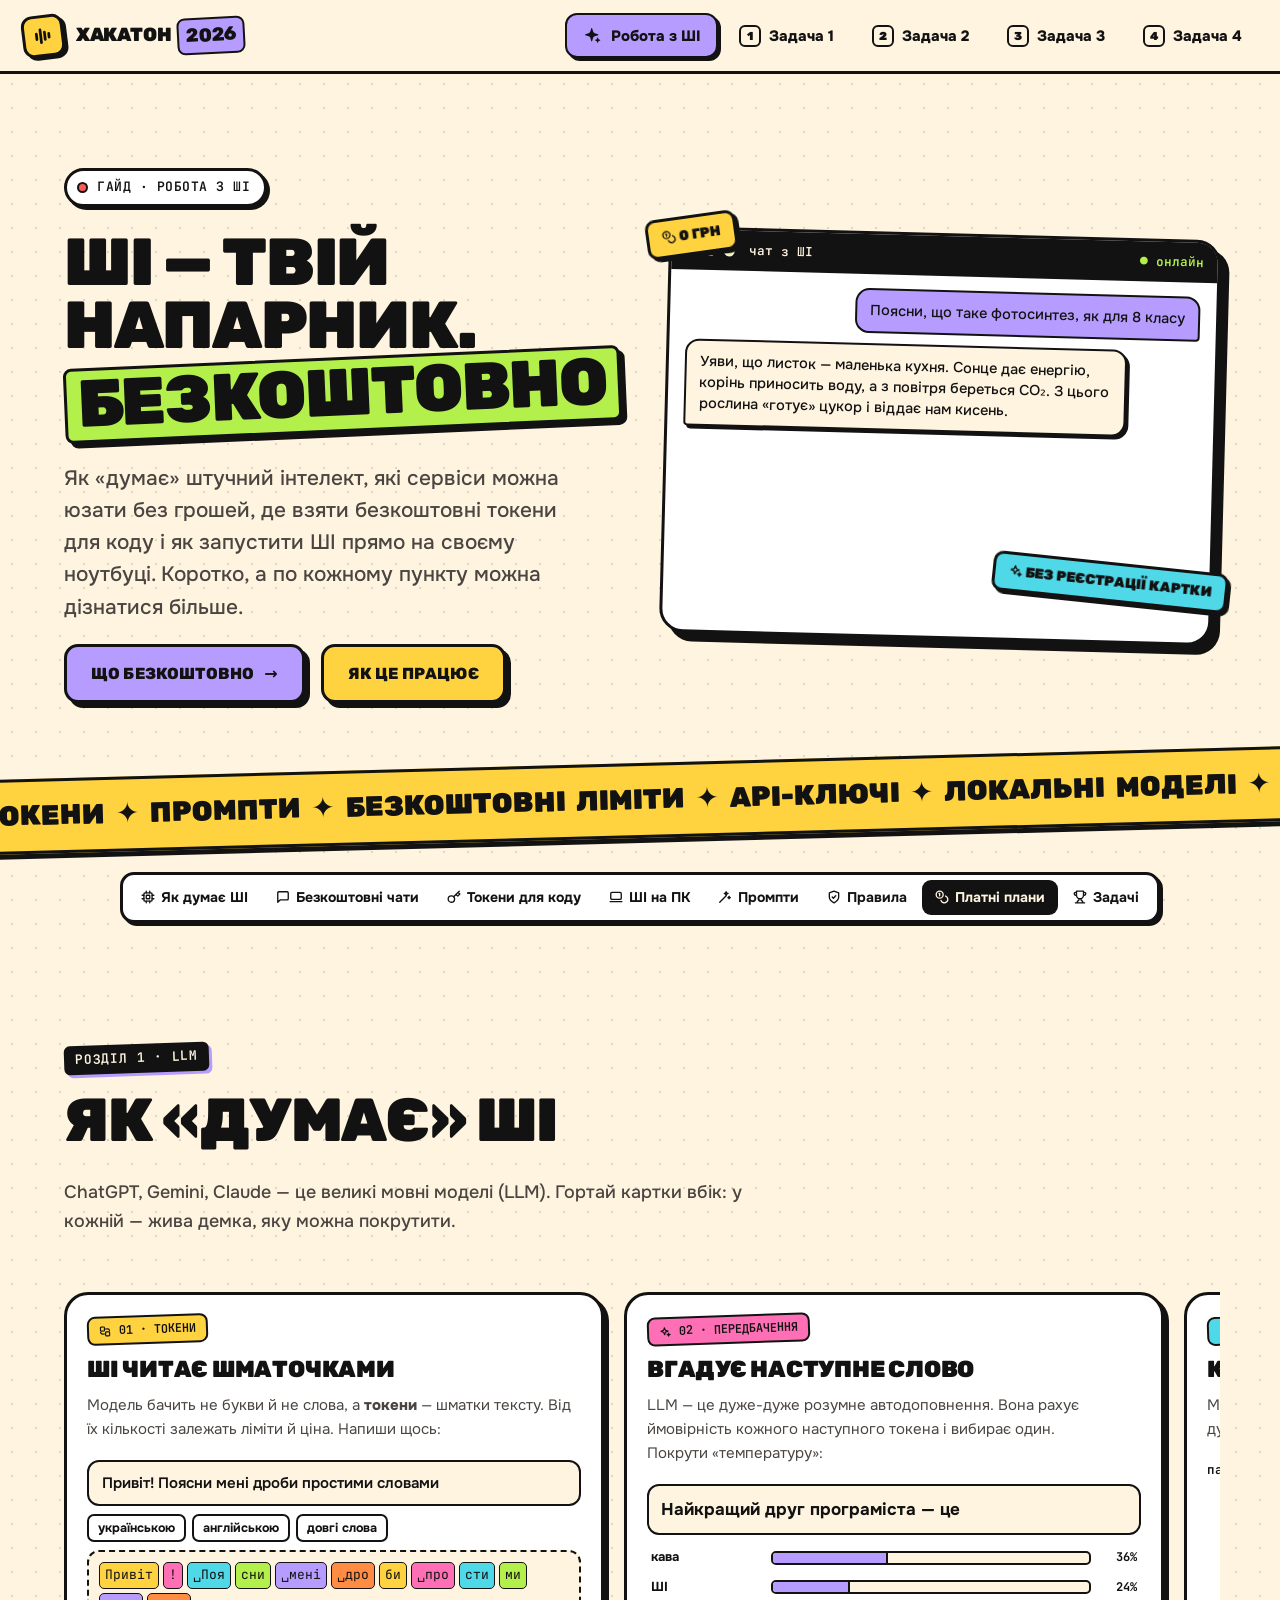
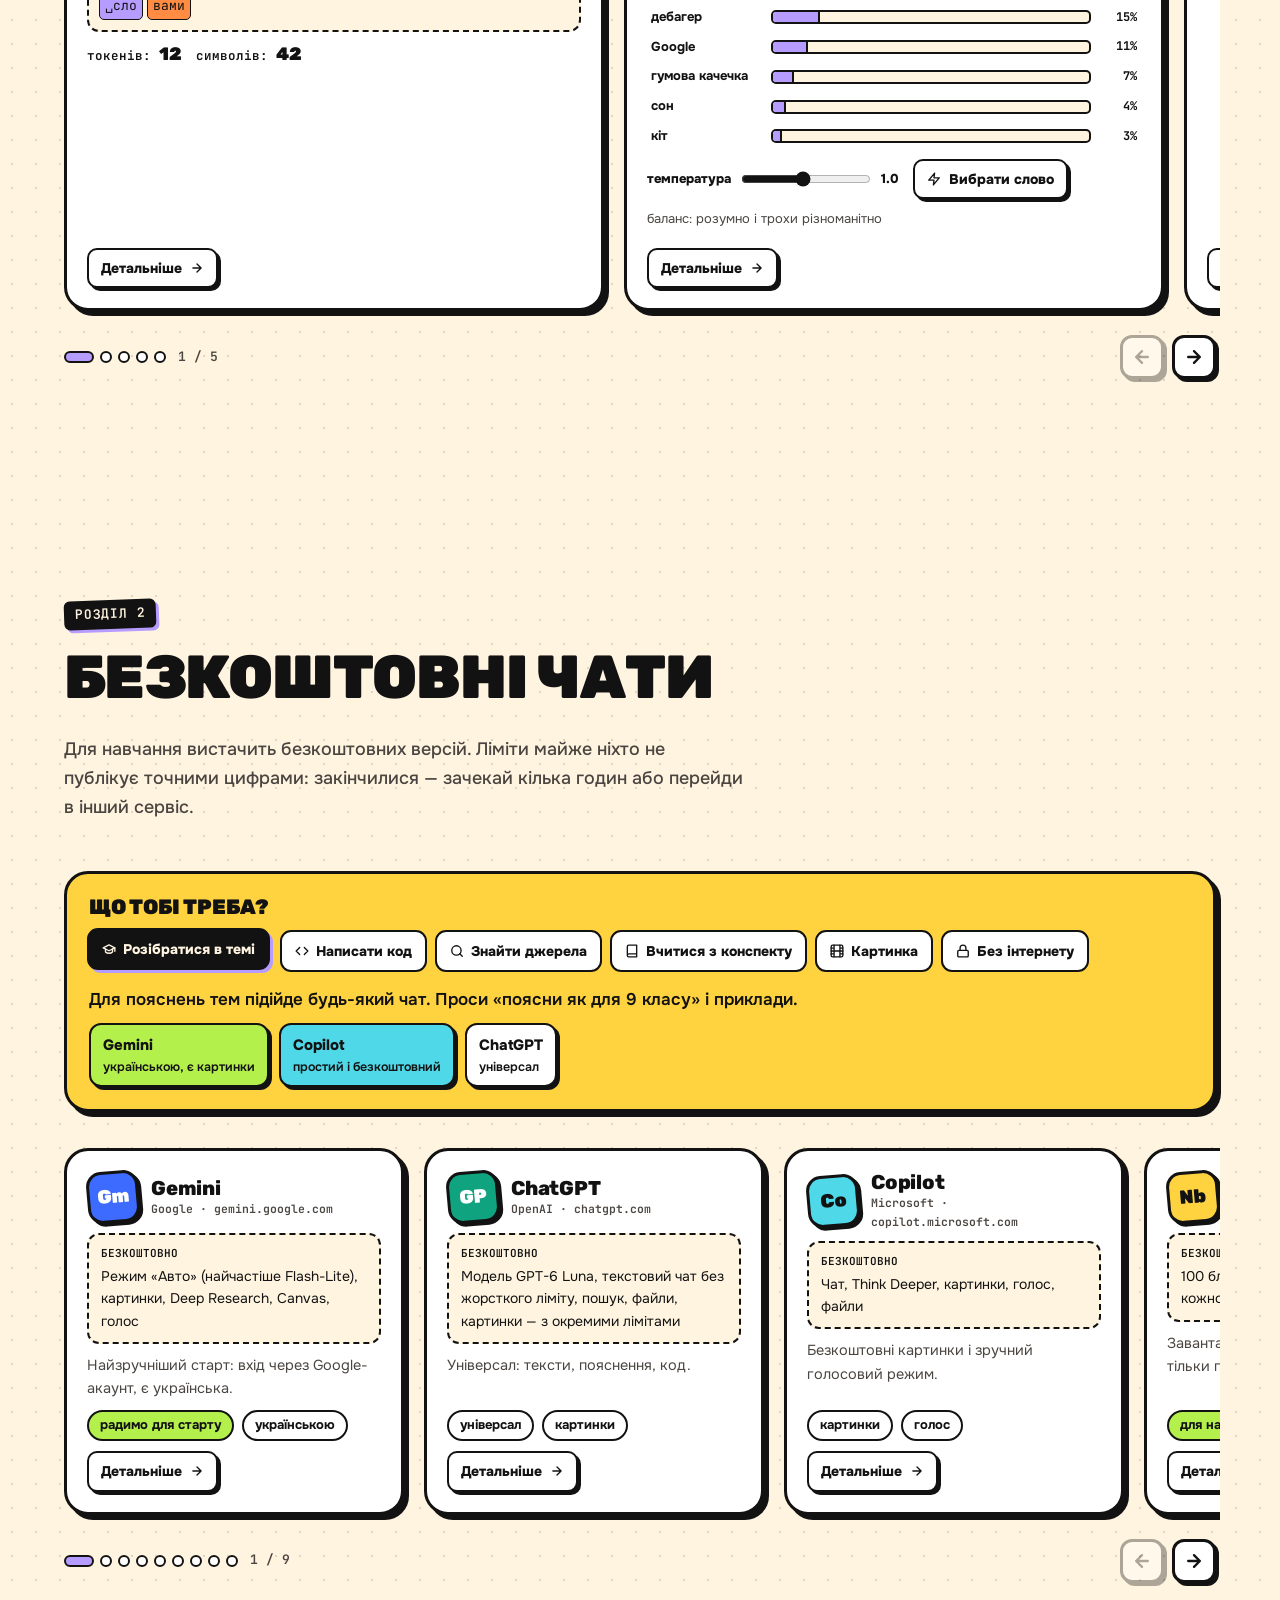
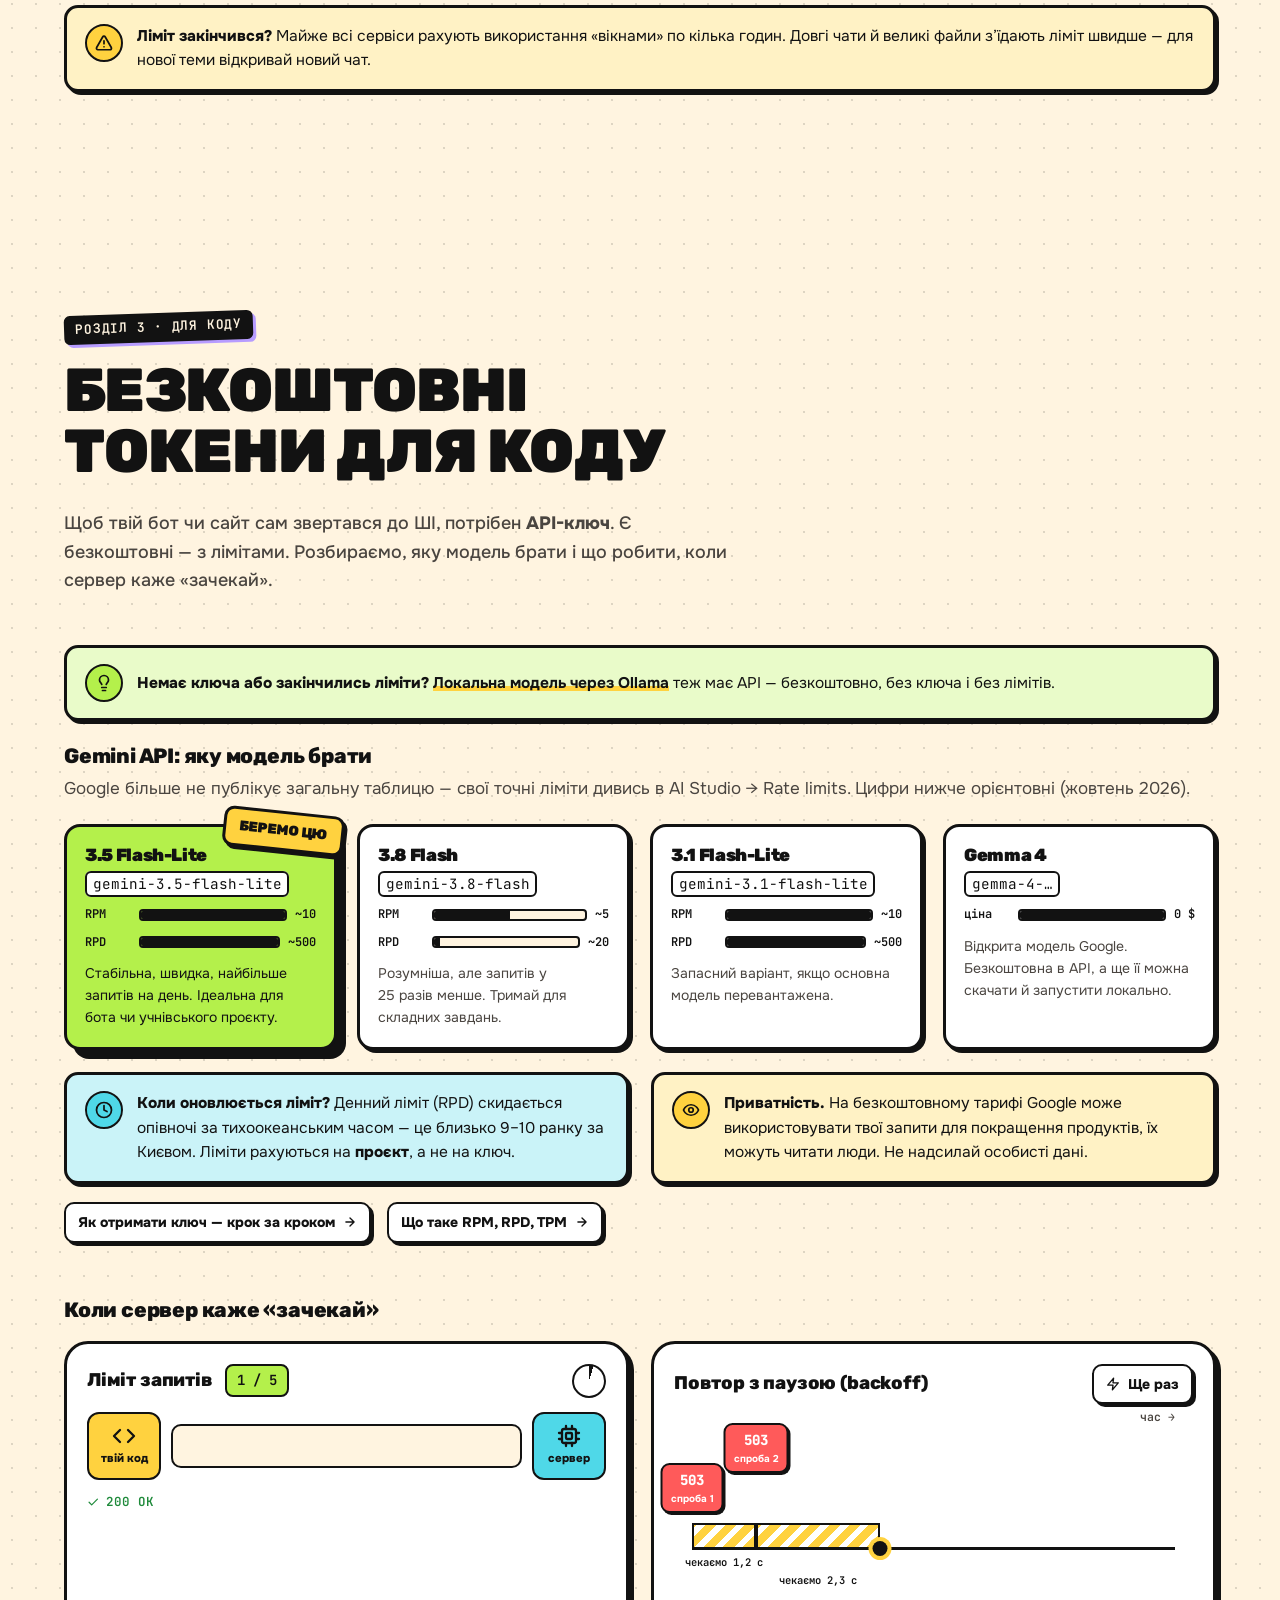
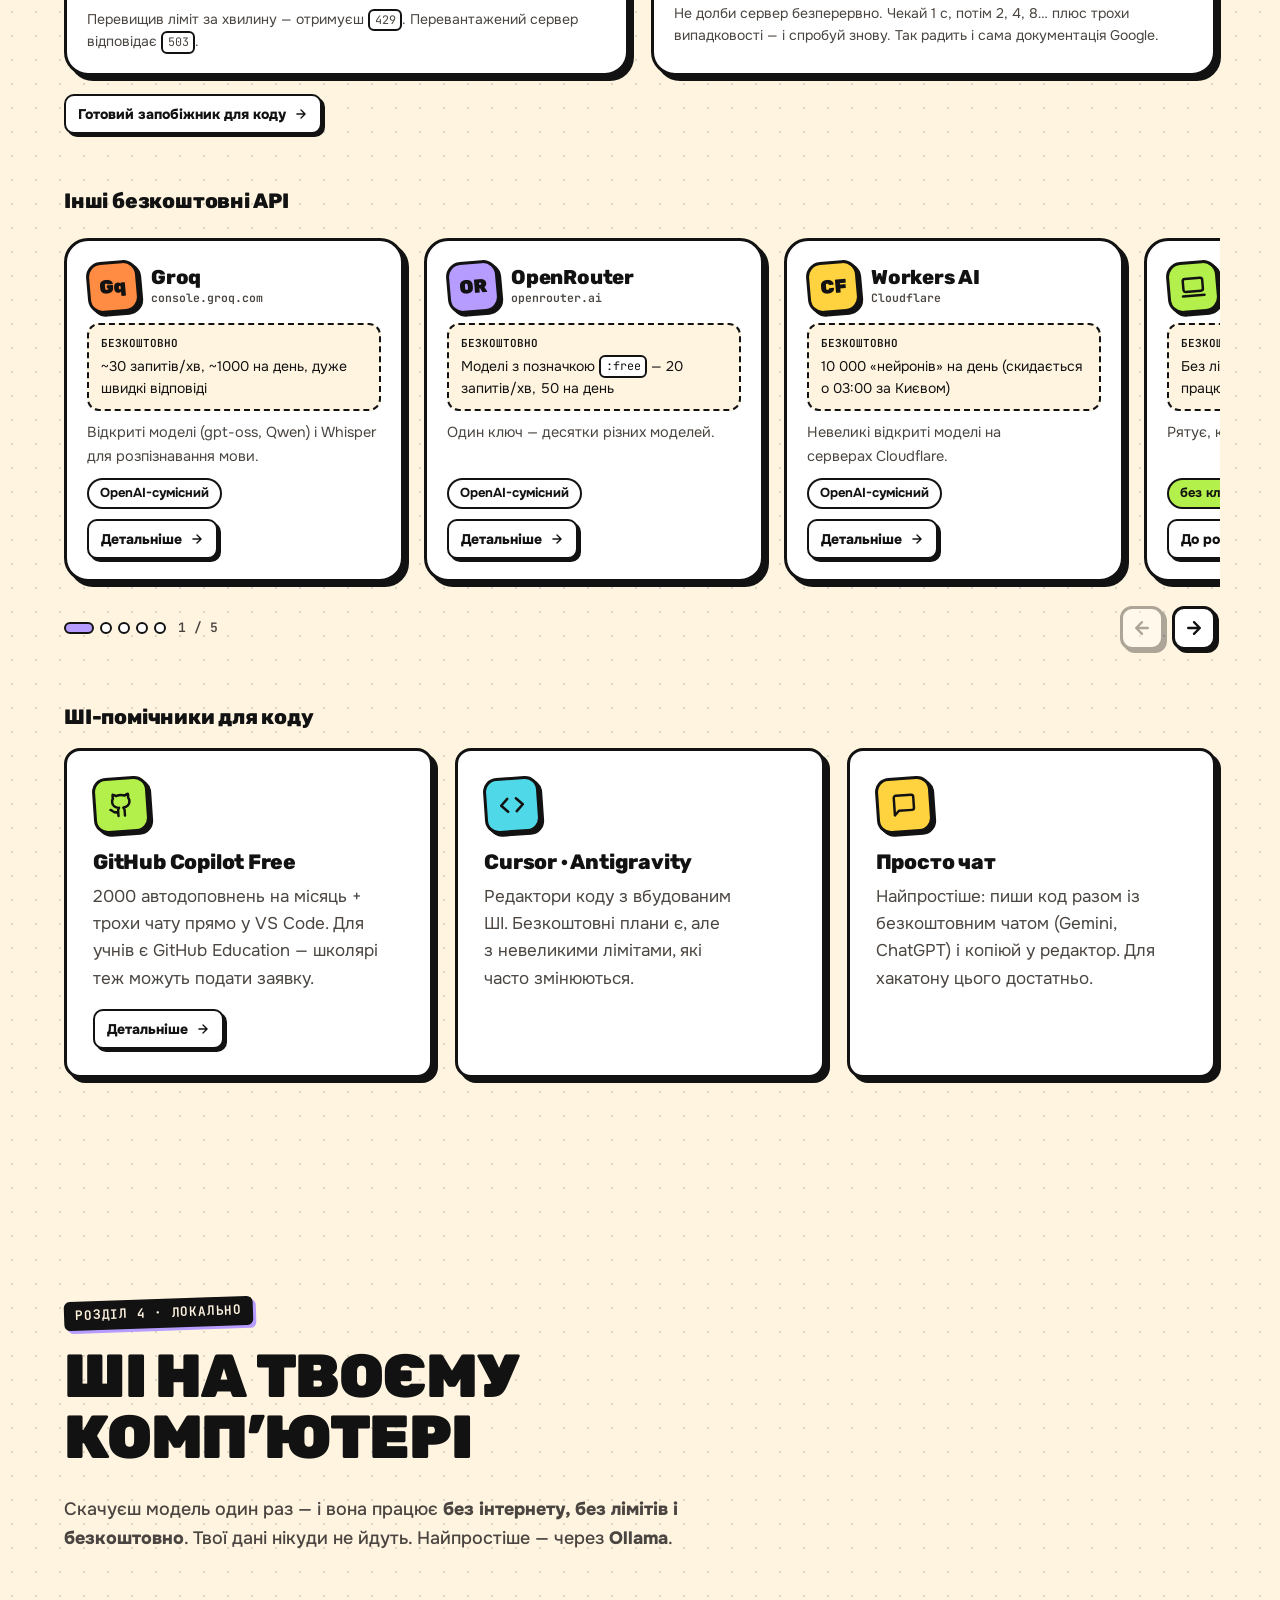
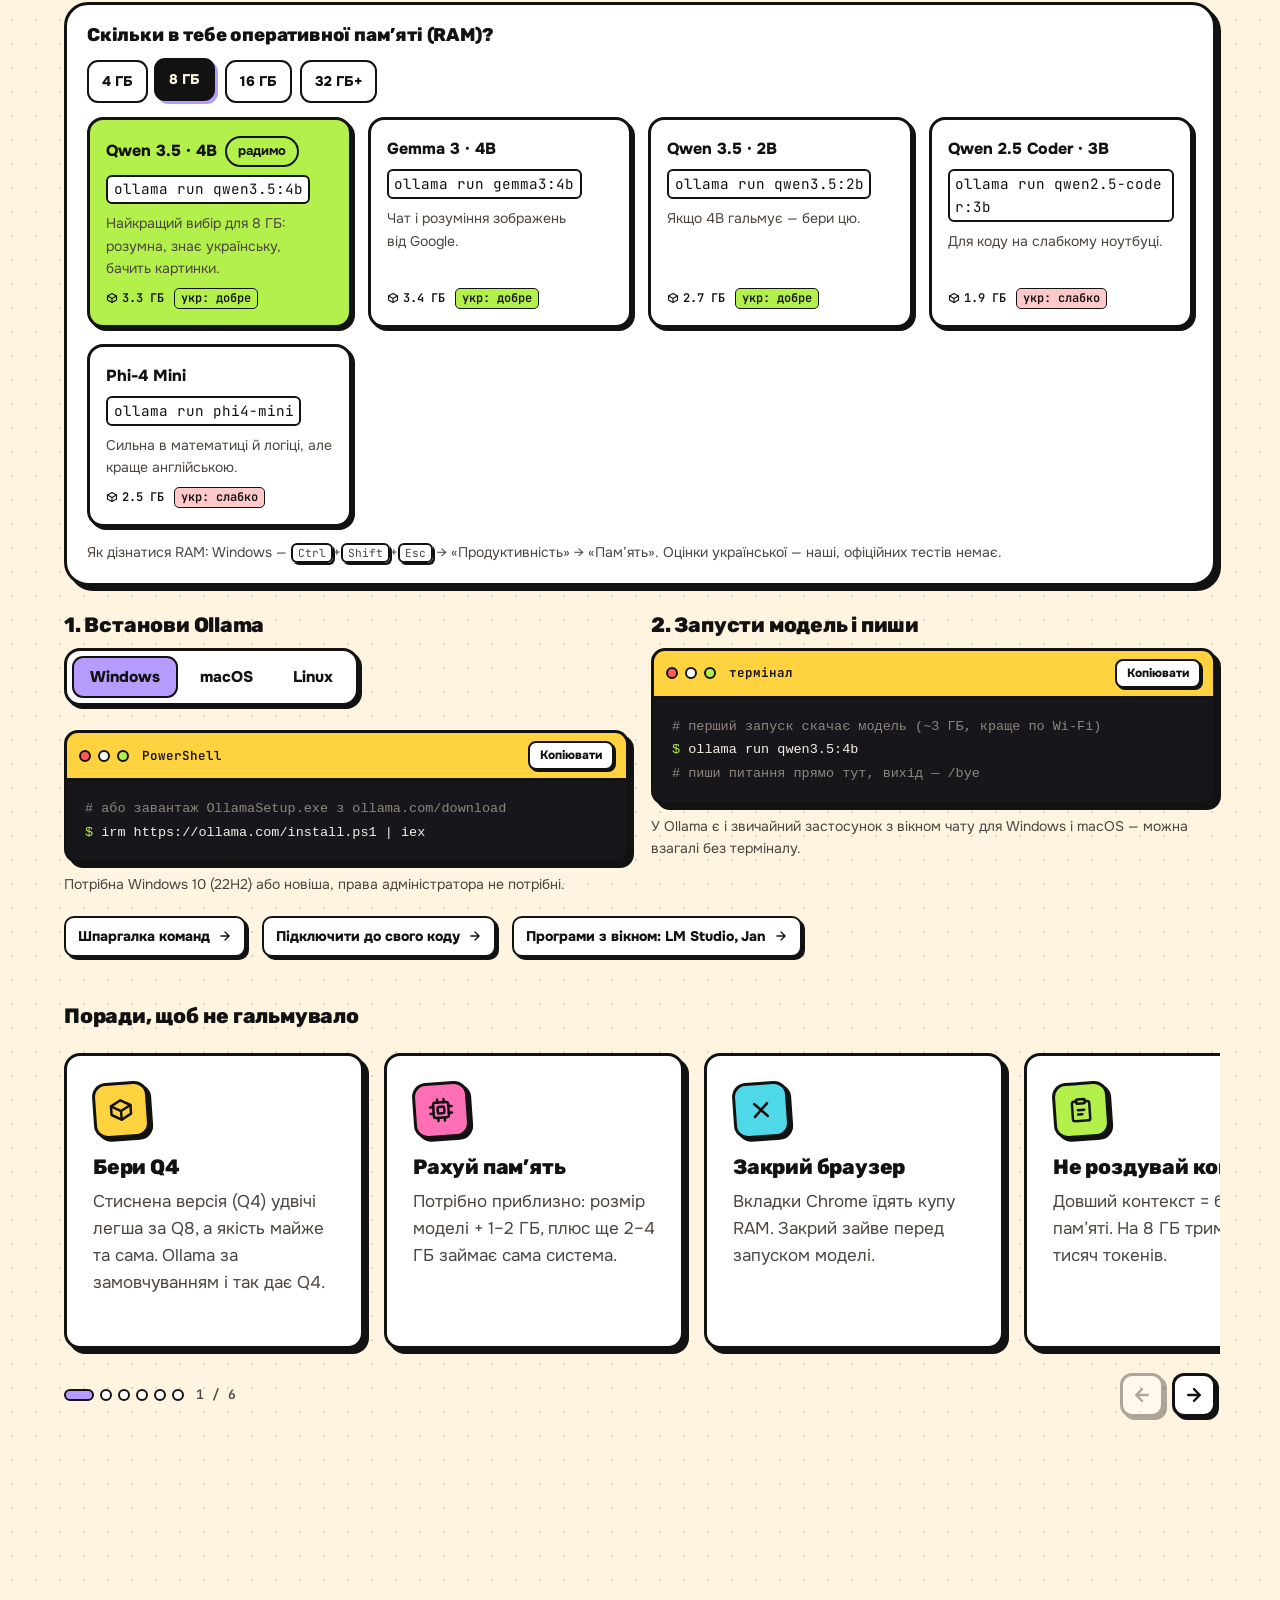
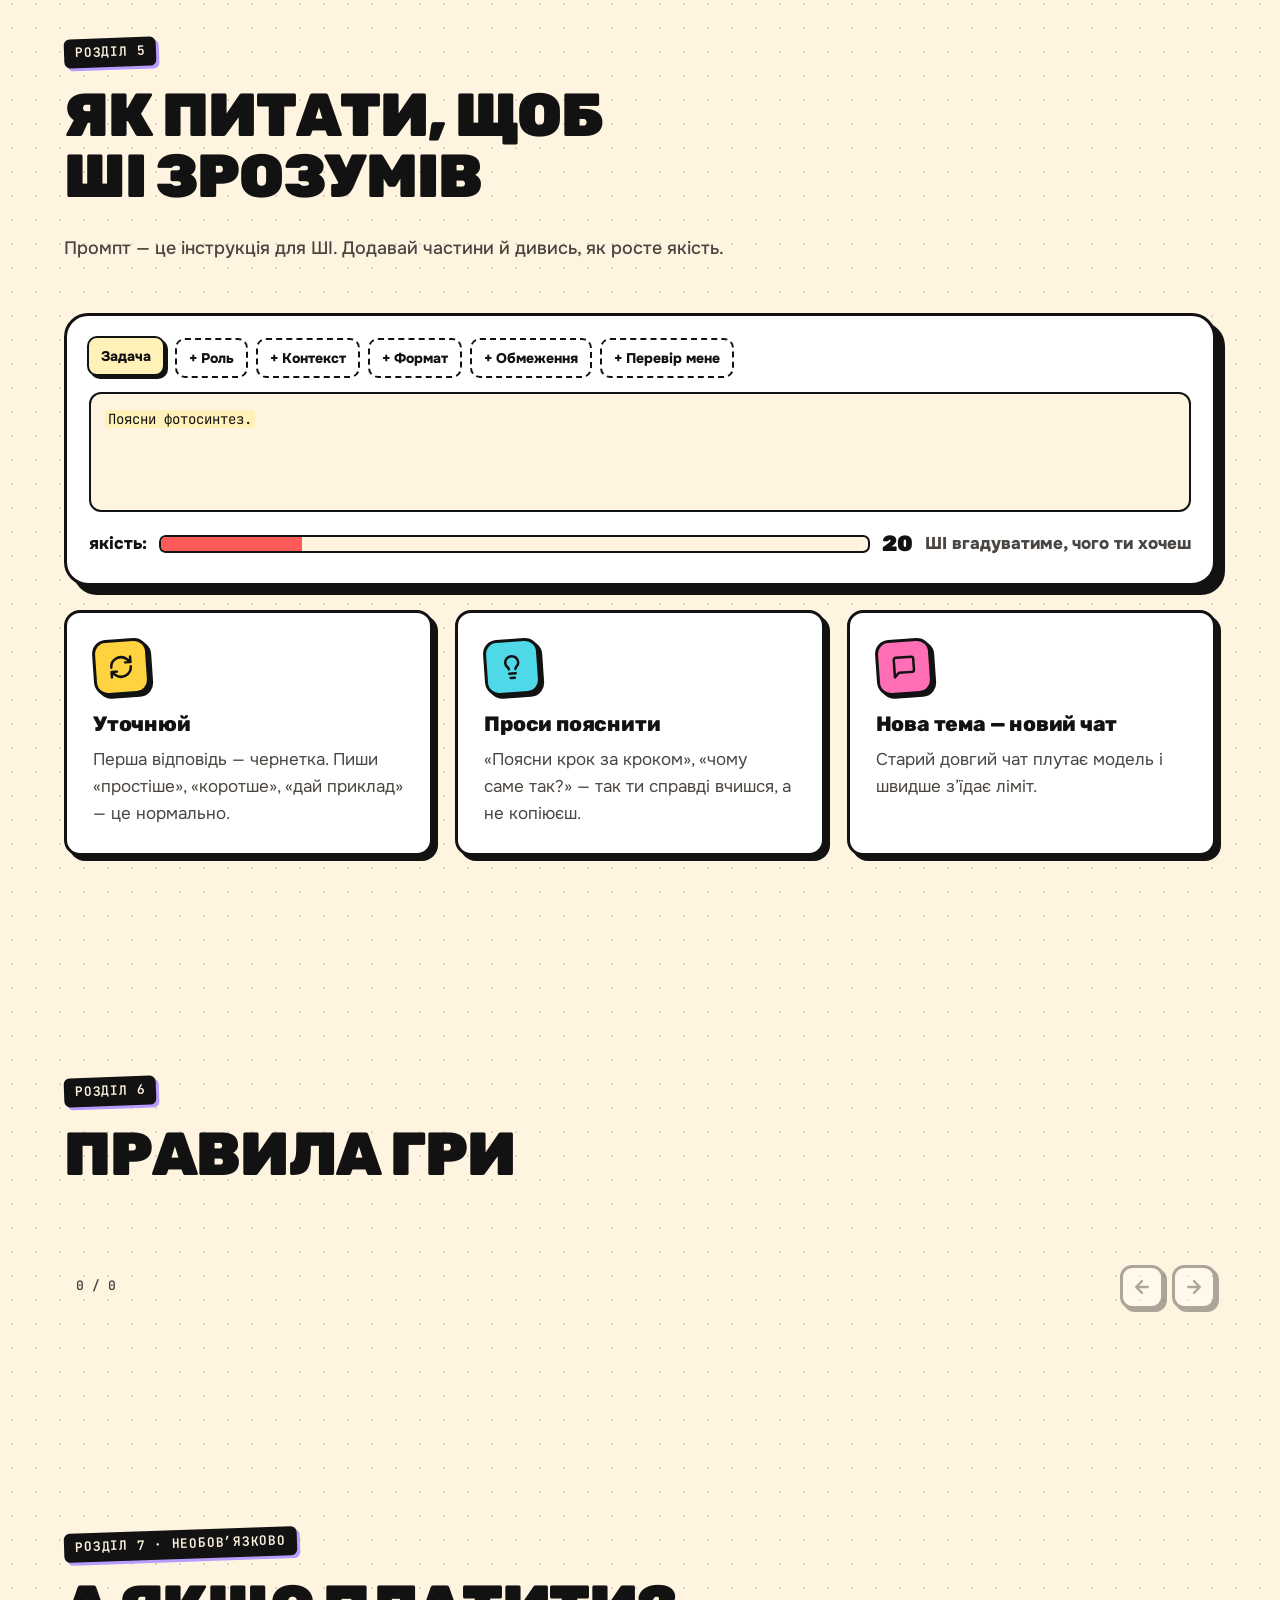
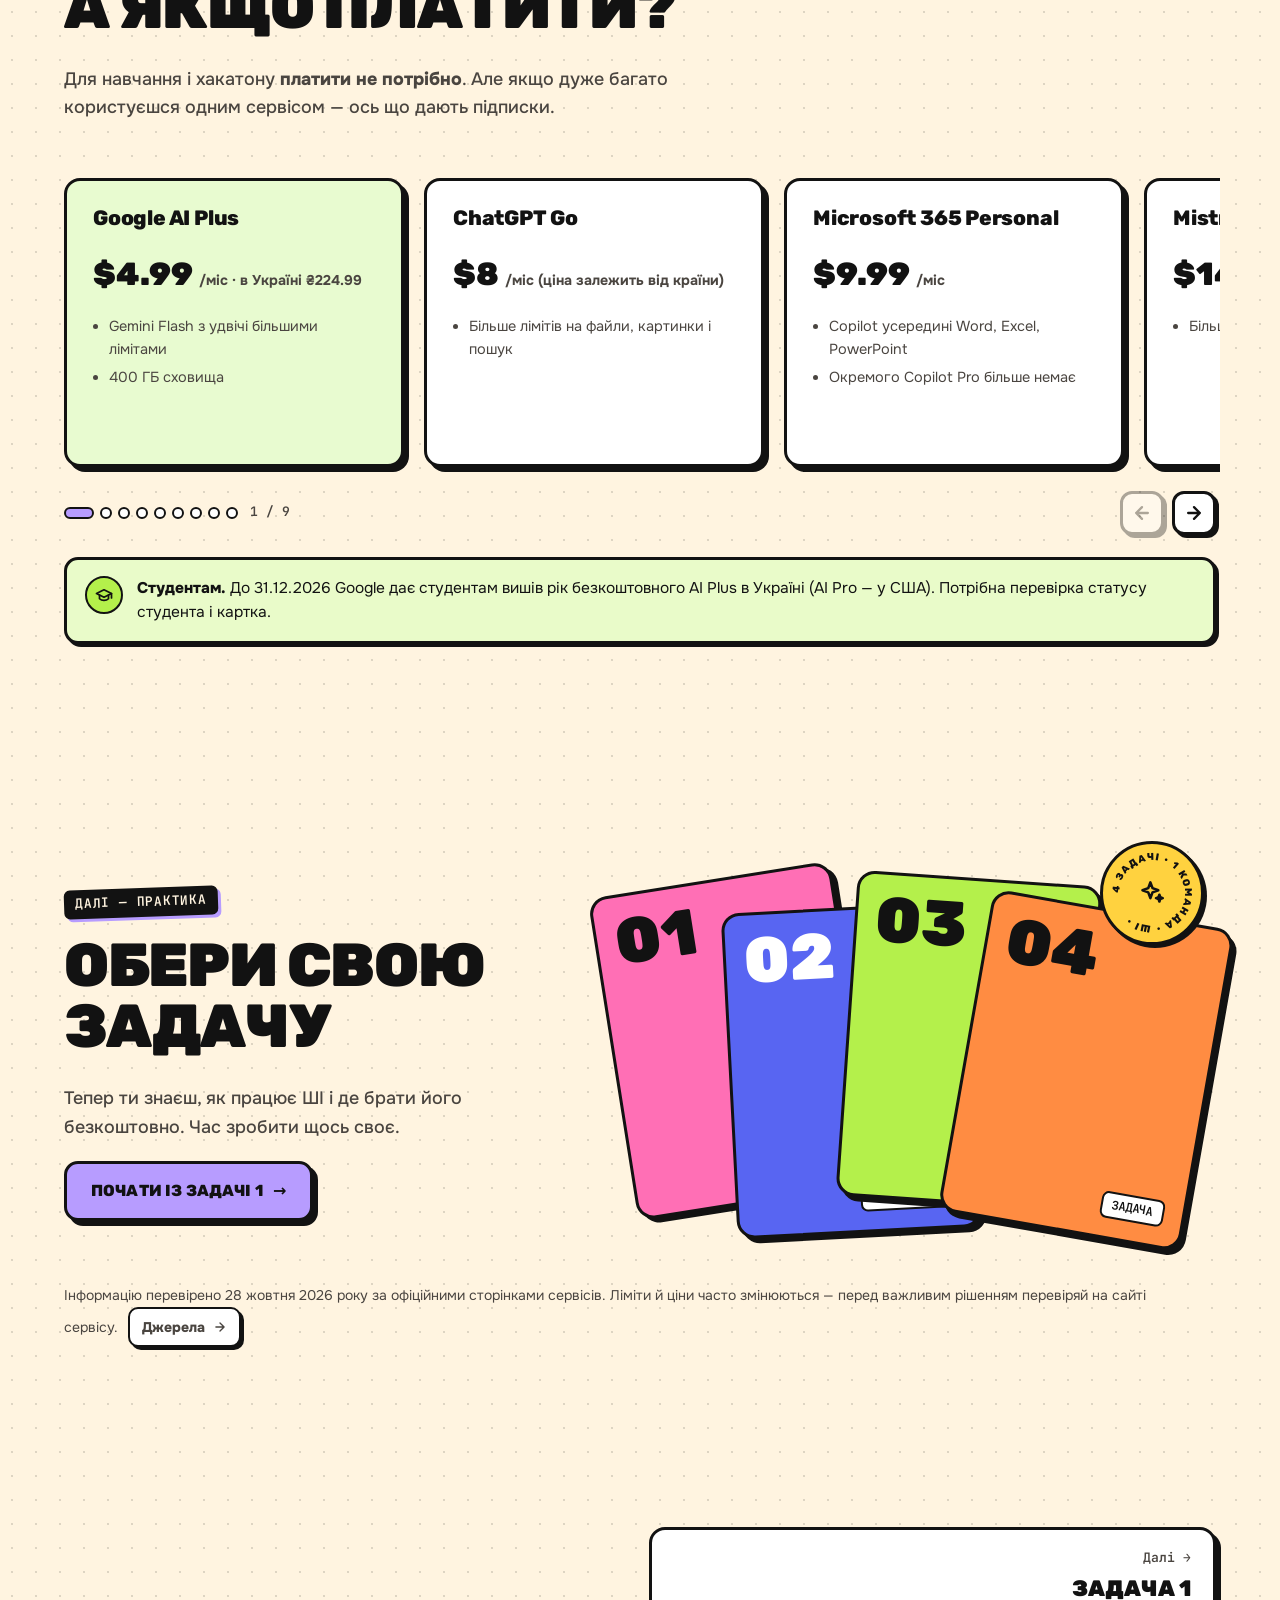
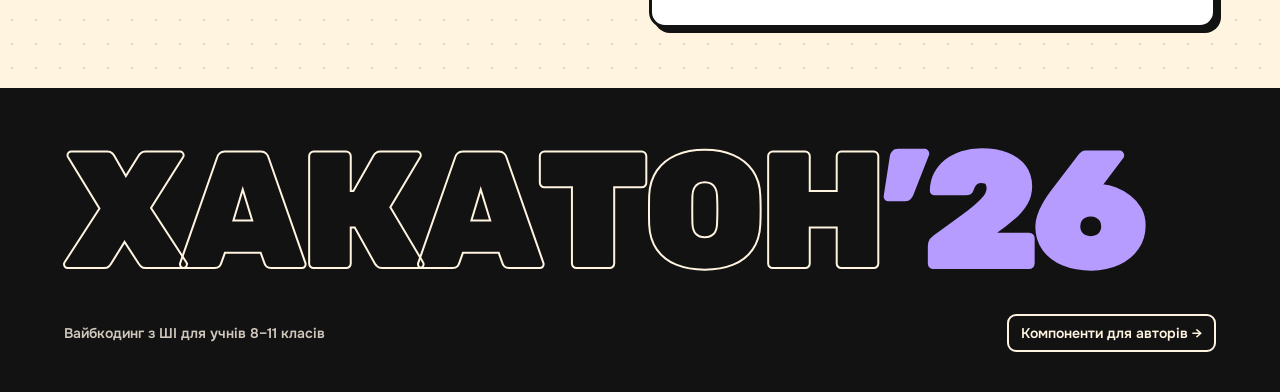
==== index.html @ b3d4ee31 "Робота з ШІ: гайд для школярів - як працює LLM: інтерактивні демо (токени, наступне слово й температ" ====
<!doctype html>
<html lang="uk">
<head>
  <meta charset="utf-8">
  <meta name="viewport" content="width=device-width, initial-scale=1, viewport-fit=cover">
  <title>Робота з ШІ — Хакатон 2026</title>
  <meta name="description" content="Гайд для школярів: як працює штучний інтелект, які сервіси безкоштовні, як отримати безкоштовні токени для коду і запустити ШІ на своєму комп’ютері.">
  <meta name="theme-color" content="#fff4e0">
  <link rel="icon" href="assets/img/favicon.svg" type="image/svg+xml">
  <link rel="preconnect" href="https://fonts.googleapis.com">
  <link rel="preconnect" href="https://fonts.gstatic.com" crossorigin>
  <link rel="stylesheet" href="https://fonts.googleapis.com/css2?family=Rubik:wght@500;700;800;900&family=Onest:wght@400;500;600;700;800&family=JetBrains+Mono:wght@400;600&display=swap">
  <link rel="stylesheet" href="assets/css/style.css?v=6">
  <link rel="stylesheet" href="assets/css/home.css?v=6">
  <script src="assets/js/main.js?v=6"></script>
  <script src="assets/js/home.js?v=6" defer></script>
</head>
<body data-page="home">
<site-nav></site-nav>

<main id="main" class="page">

  <!-- ============ HERO ============ -->
  <section class="page-hero container home-hero">
    <div>
      <span class="eyebrow reveal"><span class="dot"></span> Гайд · Робота з ШІ</span>
      <h1 class="reveal">ШІ — твій напарник. <span class="mark-box" style="--mc:var(--lime);--mt:var(--ink)">Безкоштовно</span></h1>
      <p class="lead reveal">Як «думає» штучний інтелект, які сервіси можна юзати без грошей, де взяти безкоштовні токени для коду і як запустити ШІ прямо на своєму ноутбуці. Коротко, а по кожному пункту можна дізнатися більше.</p>
      <div class="btn-row reveal">
        <a class="btn btn-primary" href="#free">Що безкоштовно <span class="arr">→</span></a>
        <a class="btn btn-yellow" href="#llm">Як це працює</a>
      </div>
    </div>
    <div class="hero-side reveal">
      <span class="sticker s1" style="--c:var(--yellow);--r:-8deg"><svg class="i"><use href="#i-coins"/></svg> 0 грн</span>
      <span class="sticker s2" style="--c:var(--cyan);--r:6deg"><svg class="i"><use href="#i-sparkles"/></svg> без реєстрації картки</span>
      <div class="hero-chat">
        <div class="hero-chat-bar"><i></i><i></i><i></i><span>чат з ШІ</span><em>● онлайн</em></div>
        <div id="heroChat"></div>
      </div>
    </div>
  </section>

  <div class="marquee" style="--mq-bg:var(--yellow);--mq-r:-1.5deg;margin-bottom:34px" aria-hidden="true"><div class="marquee-track"><span>токени ✦ промпти ✦ безкоштовні ліміти ✦ API-ключі ✦ локальні моделі ✦ ollama ✦ gemini ✦ chatgpt ✦ токени ✦ промпти ✦ безкоштовні ліміти ✦ API-ключі ✦ локальні моделі ✦ ollama ✦ gemini ✦ chatgpt ✦ </span><span>токени ✦ промпти ✦ безкоштовні ліміти ✦ API-ключі ✦ локальні моделі ✦ ollama ✦ gemini ✦ chatgpt ✦ токени ✦ промпти ✦ безкоштовні ліміти ✦ API-ключі ✦ локальні моделі ✦ ollama ✦ gemini ✦ chatgpt ✦ </span></div></div>

  <nav class="toc-bar container" aria-label="Розділи гайду">
    <div class="toc-inner">
      <a href="#llm"><svg class="i"><use href="#i-cpu"/></svg> Як думає ШІ</a>
      <a href="#free"><svg class="i"><use href="#i-message"/></svg> Безкоштовні чати</a>
      <a href="#api"><svg class="i"><use href="#i-key"/></svg> Токени для коду</a>
      <a href="#local"><svg class="i"><use href="#i-laptop"/></svg> ШІ на ПК</a>
      <a href="#prompts"><svg class="i"><use href="#i-wand"/></svg> Промпти</a>
      <a href="#rules"><svg class="i"><use href="#i-shield"/></svg> Правила</a>
      <a href="#paid"><svg class="i"><use href="#i-coins"/></svg> Платні плани</a>
      <a href="#tasks"><svg class="i"><use href="#i-trophy"/></svg> Задачі</a>
    </div>
  </nav>

  <!-- ============ 1. ЯК ДУМАЄ ШІ ============ -->
  <section class="section container" id="llm">
    <div class="section-head reveal">
      <span class="kicker">Розділ 1 · LLM</span>
      <h2>Як «думає» ШІ</h2>
      <p>ChatGPT, Gemini, Claude — це великі мовні моделі (LLM). Гортай картки вбік: у кожній — жива демка, яку можна покрутити.</p>
    </div>

    <div class="carousel lessons reveal" data-carousel>
      <div class="carousel-track">

        <article class="lesson">
          <span class="lesson-num" style="--c:var(--yellow)"><svg class="i"><use href="#i-blocks"/></svg> 01 · токени</span>
          <h3>ШІ читає шматочками</h3>
          <p>Модель бачить не букви й не слова, а <b>токени</b> — шматки тексту. Від їх кількості залежать ліміти й ціна. Напиши щось:</p>
          <div class="demo">
            <input class="tok-input" id="tokInput" value="Привіт! Поясни мені дроби простими словами" aria-label="Текст для розбиття на токени">
            <div class="tok-ex">
              <button type="button" data-tok-example="Привіт, як справи?">українською</button>
              <button type="button" data-tok-example="Hello, how are you?">англійською</button>
              <button type="button" data-tok-example="Найнеймовірніший суперпереконливий аргумент">довгі слова</button>
            </div>
            <div class="tok-out" id="tokOut"></div>
            <div class="tok-stats"><span>токенів: <b id="tokCount">0</b></span><span>символів: <b id="tokChars">0</b></span></div>
          </div>
          <button class="more" type="button" data-drawer="d-tokens" data-title="Токени">Детальніше <svg class="i"><use href="#i-arrow"/></svg></button>
        </article>

        <article class="lesson" id="nextTok">
          <span class="lesson-num" style="--c:var(--pink)"><svg class="i"><use href="#i-sparkles"/></svg> 02 · передбачення</span>
          <h3>Вгадує наступне слово</h3>
          <p>LLM — це дуже-дуже розумне автодоповнення. Вона рахує ймовірність кожного наступного токена і вибирає один. Покрути «температуру»:</p>
          <div class="demo">
            <div class="nt-sentence" id="ntSentence">Найкращий друг програміста — це</div>
            <div class="nt-bars" id="ntBars"></div>
            <div class="nt-ctrl">
              <label>температура <input type="range" id="ntTemp" min="0.1" max="2" step="0.1" value="1"> <b id="ntTempVal">1.0</b></label>
              <button class="more" type="button" id="ntPick"><svg class="i"><use href="#i-zap"/></svg> Вибрати слово</button>
              <span class="nt-mood" id="ntMood"></span>
            </div>
          </div>
          <button class="more" type="button" data-drawer="d-predict" data-title="Як модель вибирає слова">Детальніше <svg class="i"><use href="#i-arrow"/></svg></button>
        </article>

        <article class="lesson" id="ctx">
          <span class="lesson-num" style="--c:var(--cyan)"><svg class="i"><use href="#i-clipboard"/></svg> 03 · пам’ять</span>
          <h3>Контекстне вікно</h3>
          <p>Модель «пам’ятає» лише те, що вміщається в її вікно. Коли розмова дуже довга — найстаріше випадає. Дивись, що станеться з ім’ям:</p>
          <div class="demo">
            <div class="ctx-meter"><span>пам’ять</span><div class="ctx-bar"><i id="ctxFill"></i></div><span><b id="ctxNum">0</b>/100</span></div>
            <div class="ctx-strip" id="ctxStrip"></div>
          </div>
          <button class="more" type="button" data-drawer="d-context" data-title="Контекстне вікно">Детальніше <svg class="i"><use href="#i-arrow"/></svg></button>
        </article>

        <article class="lesson">
          <span class="lesson-num" style="--c:var(--red)"><svg class="i"><use href="#i-alert"/></svg> 04 · галюцинації</span>
          <h3>Впевнено вигадує</h3>
          <p>ШІ не «знає» факти — він генерує правдоподібний текст. Тому іноді вигадує дати, імена, книжки й посилання. Звучить переконливо — але це може бути неправда.</p>
          <div class="demo hl" id="halluc">
            <div class="hl-q">Хто першим приготував борщ на Місяці?</div>
            <span class="hl-answer" data-text="Першим борщ на Місяці приготував космонавт Олексій Борщенко у 1979 році під час місії «Луна-Смак». Рецепт досі зберігається в музеї Києва."></span>
            <span class="hl-stamp">вигадка</span>
          </div>
          <button class="more" type="button" data-drawer="d-halluc" data-title="Галюцинації">Як себе захистити <svg class="i"><use href="#i-arrow"/></svg></button>
        </article>

        <article class="lesson">
          <span class="lesson-num" style="--c:var(--lime)"><svg class="i"><use href="#i-plug"/></svg> 05 · три способи</span>
          <h3>Модель, чат і API</h3>
          <p>Одна й та сама модель може жити в трьох місцях:</p>
          <div class="demo">
            <div class="callout info"><span class="callout-ico"><svg class="i"><use href="#i-message"/></svg></span><p><b>Чат у браузері/застосунку.</b> Пишеш — отримуєш відповідь. Для навчання і щоденних питань.</p></div>
            <div class="callout warn" style="margin-top:10px"><span class="callout-ico"><svg class="i"><use href="#i-key"/></svg></span><p><b>API.</b> Твій код сам «питає» модель через ключ. Для ботів і застосунків.</p></div>
            <div class="callout tip" style="margin-top:10px"><span class="callout-ico"><svg class="i"><use href="#i-laptop"/></svg></span><p><b>Локально.</b> Модель скачана на твій ПК і працює без інтернету.</p></div>
          </div>
          <button class="more" type="button" data-drawer="d-kinds" data-title="Чат, API чи локально?">Що мені обрати <svg class="i"><use href="#i-arrow"/></svg></button>
        </article>

      </div>
    </div>
  </section>

  <!-- ============ 2. БЕЗКОШТОВНІ ЧАТИ ============ -->
  <section class="section container" id="free">
    <div class="section-head reveal">
      <span class="kicker">Розділ 2</span>
      <h2>Безкоштовні чати</h2>
      <p>Для навчання вистачить безкоштовних версій. Ліміти майже ніхто не публікує точними цифрами: закінчилися — зачекай кілька годин або перейди в інший сервіс.</p>
    </div>

    <div class="chooser reveal" id="chooser">
      <h3>Що тобі треба?</h3>
      <div class="need-row">
        <button type="button" data-need="learn"><svg class="i"><use href="#i-school"/></svg> Розібратися в темі</button>
        <button type="button" data-need="code"><svg class="i"><use href="#i-code"/></svg> Написати код</button>
        <button type="button" data-need="sources"><svg class="i"><use href="#i-search"/></svg> Знайти джерела</button>
        <button type="button" data-need="notes"><svg class="i"><use href="#i-book"/></svg> Вчитися з конспекту</button>
        <button type="button" data-need="images"><svg class="i"><use href="#i-film"/></svg> Картинка</button>
        <button type="button" data-need="offline"><svg class="i"><use href="#i-lock"/></svg> Без інтернету</button>
      </div>
      <div id="chooserOut"></div>
    </div>

    <div class="carousel reveal" data-carousel>
      <div class="carousel-track">

        <article class="svc">
          <div class="svc-top"><span class="svc-logo" style="--c:var(--blue);--t:#fff">Gm</span><div><h3>Gemini</h3><small>Google · gemini.google.com</small></div></div>
          <div class="svc-free"><b>Безкоштовно</b>Режим «Авто» (найчастіше Flash-Lite), картинки, Deep Research, Canvas, голос</div>
          <p>Найзручніший старт: вхід через Google-акаунт, є українська.</p>
          <div class="chip-row"><span class="chip green">радимо для старту</span><span class="chip">українською</span></div>
          <button class="more" type="button" data-drawer="d-gemini" data-title="Gemini">Детальніше <svg class="i"><use href="#i-arrow"/></svg></button>
        </article>

        <article class="svc">
          <div class="svc-top"><span class="svc-logo" style="--c:#10a37f;--t:#fff">GP</span><div><h3>ChatGPT</h3><small>OpenAI · chatgpt.com</small></div></div>
          <div class="svc-free"><b>Безкоштовно</b>Модель GPT-6 Luna, текстовий чат без жорсткого ліміту, пошук, файли, картинки — з окремими лімітами</div>
          <p>Універсал: тексти, пояснення, код.</p>
          <div class="chip-row"><span class="chip">універсал</span><span class="chip">картинки</span></div>
          <button class="more" type="button" data-drawer="d-chatgpt" data-title="ChatGPT">Детальніше <svg class="i"><use href="#i-arrow"/></svg></button>
        </article>

        <article class="svc">
          <div class="svc-top"><span class="svc-logo" style="--c:var(--cyan)">Co</span><div><h3>Copilot</h3><small>Microsoft · copilot.microsoft.com</small></div></div>
          <div class="svc-free"><b>Безкоштовно</b>Чат, Think Deeper, картинки, голос, файли</div>
          <p>Безкоштовні картинки і зручний голосовий режим.</p>
          <div class="chip-row"><span class="chip">картинки</span><span class="chip">голос</span></div>
          <button class="more" type="button" data-drawer="d-copilot" data-title="Microsoft Copilot">Детальніше <svg class="i"><use href="#i-arrow"/></svg></button>
        </article>

        <article class="svc">
          <div class="svc-top"><span class="svc-logo" style="--c:var(--yellow)">Nb</span><div><h3>Gemini Notebook</h3><small>Google · колишній NotebookLM</small></div></div>
          <div class="svc-free"><b>Безкоштовно</b>100 блокнотів, до 50 джерел у кожному, аудіоогляди</div>
          <p>Завантаж конспект чи PDF — і питай тільки по ньому. Менше вигадок.</p>
          <div class="chip-row"><span class="chip green">для навчання</span></div>
          <button class="more" type="button" data-drawer="d-notebook" data-title="Gemini Notebook">Детальніше <svg class="i"><use href="#i-arrow"/></svg></button>
        </article>

        <article class="svc">
          <div class="svc-top"><span class="svc-logo" style="--c:var(--lilac)">Px</span><div><h3>Perplexity</h3><small>perplexity.ai</small></div></div>
          <div class="svc-free"><b>Безкоштовно</b>Пошук з джерелами без жорсткого ліміту, 3 Pro-пошуки на день</div>
          <p>Пошуковик з ШІ: кожна відповідь — з посиланнями.</p>
          <div class="chip-row"><span class="chip">джерела</span></div>
          <button class="more" type="button" data-drawer="d-perplexity" data-title="Perplexity">Детальніше <svg class="i"><use href="#i-arrow"/></svg></button>
        </article>

        <article class="svc">
          <div class="svc-top"><span class="svc-logo" style="--c:var(--orange)">Mv</span><div><h3>Mistral Vibe</h3><small>Mistral · колишній Le Chat</small></div></div>
          <div class="svc-free"><b>Безкоштовно</b>Свіжі моделі з лімітом повідомлень, пошук, картинки</div>
          <p>Європейський сервіс, швидкі чернетки.</p>
          <div class="chip-row"><span class="chip">Європа</span></div>
          <button class="more" type="button" data-drawer="d-mistral" data-title="Mistral Vibe">Детальніше <svg class="i"><use href="#i-arrow"/></svg></button>
        </article>

        <article class="svc">
          <div class="svc-top"><span class="svc-logo" style="--c:#4d6bfe;--t:#fff">DS</span><div><h3>DeepSeek</h3><small>chat.deepseek.com</small></div></div>
          <div class="svc-free"><b>Безкоштовно</b>Модель V4.1 Flash, режим міркувань, пошук</div>
          <p>Сильний у математиці й логіці. Але дані зберігаються в Китаї.</p>
          <div class="chip-row"><span class="chip">математика</span><span class="chip red">дані в Китаї</span></div>
          <button class="more" type="button" data-drawer="d-deepseek" data-title="DeepSeek">Детальніше <svg class="i"><use href="#i-arrow"/></svg></button>
        </article>

        <article class="svc">
          <div class="svc-top"><span class="svc-logo" style="--c:#d97757;--t:#fff">Cl</span><div><h3>Claude</h3><small>Anthropic · claude.ai</small></div></div>
          <div class="svc-free"><b>Безкоштовно</b>Sonnet 5.5, пошук, файли, артефакти, 5 проєктів, голос</div>
          <p>Дуже сильний у текстах і коді.</p>
          <div class="chip-row"><span class="chip">тексти</span><span class="chip">код</span></div>
          <button class="more" type="button" data-drawer="d-claude" data-title="Claude">Детальніше <svg class="i"><use href="#i-arrow"/></svg></button>
        </article>

        <article class="svc">
          <div class="svc-top"><span class="svc-logo" style="--c:var(--ink);--t:#fff">Gr</span><div><h3>Grok</h3><small>xAI · grok.com</small></div></div>
          <div class="svc-free"><b>Безкоштовно</b>Обмежена модель, ліміти не публікуються</div>
          <p>Бачить свіжі новини з X (Twitter).</p>
          <div class="chip-row"><span class="chip">новини</span></div>
          <button class="more" type="button" data-drawer="d-grok" data-title="Grok">Детальніше <svg class="i"><use href="#i-arrow"/></svg></button>
        </article>

      </div>
    </div>

    <div class="callout warn reveal" style="margin-top:22px">
      <span class="callout-ico"><svg class="i"><use href="#i-alert"/></svg></span>
      <p><b>Ліміт закінчився?</b> Майже всі сервіси рахують використання «вікнами» по кілька годин. Довгі чати й великі файли з’їдають ліміт швидше — для нової теми відкривай новий чат.</p>
    </div>
  </section>

  <!-- ============ 3. ТОКЕНИ ДЛЯ КОДУ (API) ============ -->
  <section class="section container" id="api">
    <div class="section-head reveal">
      <span class="kicker">Розділ 3 · для коду</span>
      <h2>Безкоштовні токени для коду</h2>
      <p>Щоб твій бот чи сайт сам звертався до ШІ, потрібен <b>API-ключ</b>. Є безкоштовні — з лімітами. Розбираємо, яку модель брати і що робити, коли сервер каже «зачекай».</p>
    </div>

    <div class="callout tip reveal" style="margin-bottom:24px">
      <span class="callout-ico"><svg class="i"><use href="#i-bulb"/></svg></span>
      <p><b>Немає ключа або закінчились ліміти?</b> <a class="link" href="#local">Локальна модель через Ollama</a> теж має API — безкоштовно, без ключа і без лімітів.</p>
    </div>

    <h3 class="reveal" style="margin-bottom:6px">Gemini API: яку модель брати</h3>
    <p class="muted reveal" style="margin-bottom:22px">Google більше не публікує загальну таблицю — свої точні ліміти дивись в AI Studio → Rate limits. Цифри нижче орієнтовні (жовтень 2026).</p>

    <div class="api-models reveal" data-stagger>
      <div class="api-m best">
        <span class="sticker rec" style="--c:var(--yellow);--r:6deg">беремо цю</span>
        <h4>3.5 Flash-Lite</h4>
        <code>gemini-3.5-flash-lite</code>
        <div class="lim"><span>RPM</span><div class="lim-bar"><i style="--w:100%"></i></div><span>~10</span></div>
        <div class="lim"><span>RPD</span><div class="lim-bar"><i style="--w:100%"></i></div><span>~500</span></div>
        <p>Стабільна, швидка, найбільше запитів на день. Ідеальна для бота чи учнівського проєкту.</p>
      </div>
      <div class="api-m">
        <h4>3.8 Flash</h4>
        <code>gemini-3.8-flash</code>
        <div class="lim"><span>RPM</span><div class="lim-bar"><i style="--w:50%"></i></div><span>~5</span></div>
        <div class="lim"><span>RPD</span><div class="lim-bar"><i style="--w:4%"></i></div><span>~20</span></div>
        <p>Розумніша, але запитів у 25 разів менше. Тримай для складних завдань.</p>
      </div>
      <div class="api-m">
        <h4>3.1 Flash-Lite</h4>
        <code>gemini-3.1-flash-lite</code>
        <div class="lim"><span>RPM</span><div class="lim-bar"><i style="--w:100%"></i></div><span>~10</span></div>
        <div class="lim"><span>RPD</span><div class="lim-bar"><i style="--w:100%"></i></div><span>~500</span></div>
        <p>Запасний варіант, якщо основна модель перевантажена.</p>
      </div>
      <div class="api-m">
        <h4>Gemma 4</h4>
        <code>gemma-4-…</code>
        <div class="lim"><span>ціна</span><div class="lim-bar"><i style="--w:100%"></i></div><span>0 $</span></div>
        <p>Відкрита модель Google. Безкоштовна в API, а ще її можна скачати й запустити локально.</p>
      </div>
    </div>

    <div class="grid grid-2 reveal" style="margin-top:22px">
      <div class="callout info"><span class="callout-ico"><svg class="i"><use href="#i-clock"/></svg></span><p><b>Коли оновлюється ліміт?</b> Денний ліміт (RPD) скидається опівночі за тихоокеанським часом — це близько 9–10 ранку за Києвом. Ліміти рахуються на <b>проєкт</b>, а не на ключ.</p></div>
      <div class="callout warn"><span class="callout-ico"><svg class="i"><use href="#i-eye"/></svg></span><p><b>Приватність.</b> На безкоштовному тарифі Google може використовувати твої запити для покращення продуктів, їх можуть читати люди. Не надсилай особисті дані.</p></div>
    </div>
    <div class="btn-row reveal" style="margin-top:18px">
      <button class="more" type="button" data-drawer="d-aistudio" data-title="Як отримати ключ Gemini">Як отримати ключ — крок за кроком <svg class="i"><use href="#i-arrow"/></svg></button>
      <button class="more" type="button" data-drawer="d-terms" data-title="Словник лімітів">Що таке RPM, RPD, TPM <svg class="i"><use href="#i-arrow"/></svg></button>
    </div>

    <h3 class="reveal" style="margin:56px 0 18px">Коли сервер каже «зачекай»</h3>
    <div class="grid grid-2">
      <div class="demo-box reveal" id="rl">
        <div class="demo-head"><h3>Ліміт запитів</h3><span class="rl-count" id="rlCount">0 / 5</span><span class="rl-clock" id="rlClock" title="хвилина"></span></div>
        <div class="rl-stage">
          <div class="rl-end"><svg class="i"><use href="#i-code"/></svg>твій код</div>
          <div class="rl-lane" id="rlLane"></div>
          <div class="rl-end srv"><svg class="i"><use href="#i-cpu"/></svg>сервер</div>
        </div>
        <div class="rl-log" id="rlLog"></div>
        <p class="muted" style="margin-top:8px;font-size:14px">Перевищив ліміт за хвилину — отримуєш <code>429</code>. Перевантажений сервер відповідає <code>503</code>.</p>
      </div>
      <div class="demo-box reveal" id="bo" style="--i:1">
        <div class="demo-head"><h3>Повтор з паузою (backoff)</h3><button class="more bo-run" type="button" id="boRun"><svg class="i"><use href="#i-zap"/></svg> Ще раз</button></div>
        <div class="bo-track" id="boTrack"><span class="bo-cursor" id="boCursor"></span></div>
        <p class="muted" style="font-size:14px">Не долби сервер безперервно. Чекай 1 с, потім 2, 4, 8… плюс трохи випадковості — і спробуй знову. Так радить і сама документація Google.</p>
      </div>
    </div>
    <div class="btn-row reveal" style="margin-top:18px">
      <button class="more" type="button" data-drawer="d-retry" data-title="Запобіжник: повтор запиту">Готовий запобіжник для коду <svg class="i"><use href="#i-arrow"/></svg></button>
    </div>

    <h3 class="reveal" style="margin:56px 0 18px">Інші безкоштовні API</h3>
    <div class="carousel reveal" data-carousel>
      <div class="carousel-track">
        <article class="svc">
          <div class="svc-top"><span class="svc-logo" style="--c:var(--orange)">Gq</span><div><h3>Groq</h3><small>console.groq.com</small></div></div>
          <div class="svc-free"><b>Безкоштовно</b>~30 запитів/хв, ~1000 на день, дуже швидкі відповіді</div>
          <p>Відкриті моделі (gpt-oss, Qwen) і Whisper для розпізнавання мови.</p>
          <div class="chip-row"><span class="chip">OpenAI-сумісний</span></div>
          <button class="more" type="button" data-drawer="d-groq" data-title="Groq">Детальніше <svg class="i"><use href="#i-arrow"/></svg></button>
        </article>
        <article class="svc">
          <div class="svc-top"><span class="svc-logo" style="--c:var(--lilac)">OR</span><div><h3>OpenRouter</h3><small>openrouter.ai</small></div></div>
          <div class="svc-free"><b>Безкоштовно</b>Моделі з позначкою <code>:free</code> — 20 запитів/хв, 50 на день</div>
          <p>Один ключ — десятки різних моделей.</p>
          <div class="chip-row"><span class="chip">OpenAI-сумісний</span></div>
          <button class="more" type="button" data-drawer="d-openrouter" data-title="OpenRouter">Детальніше <svg class="i"><use href="#i-arrow"/></svg></button>
        </article>
        <article class="svc">
          <div class="svc-top"><span class="svc-logo" style="--c:var(--yellow)">CF</span><div><h3>Workers AI</h3><small>Cloudflare</small></div></div>
          <div class="svc-free"><b>Безкоштовно</b>10 000 «нейронів» на день (скидається о 03:00 за Києвом)</div>
          <p>Невеликі відкриті моделі на серверах Cloudflare.</p>
          <div class="chip-row"><span class="chip">OpenAI-сумісний</span></div>
          <button class="more" type="button" data-drawer="d-cloudflare" data-title="Cloudflare Workers AI">Детальніше <svg class="i"><use href="#i-arrow"/></svg></button>
        </article>
        <article class="svc">
          <div class="svc-top"><span class="svc-logo" style="--c:var(--lime)"><svg class="i"><use href="#i-laptop"/></svg></span><div><h3>Ollama</h3><small>localhost:11434</small></div></div>
          <div class="svc-free"><b>Безкоштовно</b>Без лімітів і без ключа — модель працює на твоєму ПК</div>
          <p>Рятує, коли хмарні ліміти закінчились.</p>
          <div class="chip-row"><span class="chip green">без ключа</span><span class="chip">OpenAI-сумісний</span></div>
          <a class="more" href="#local">До розділу <svg class="i"><use href="#i-arrow"/></svg></a>
        </article>
        <article class="svc" style="background:#ffe3e3">
          <div class="svc-top"><span class="svc-logo" style="--c:var(--red);--t:#fff"><svg class="i"><use href="#i-x"/></svg></span><div><h3>Вже не працює</h3><small>не вір старим гайдам</small></div></div>
          <ul style="margin:0;padding-left:1.1em;font-size:14.5px">
            <li><b>GitHub Models</b> — закрили 30.07.2026</li>
            <li><b>Gemini Code Assist</b> для приватних — закрили 18.06.2026</li>
            <li><b>Hugging Face</b> — безкоштовних кредитів більше немає</li>
            <li><b>Cerebras</b> — тільки пробні $5 після прив’язки картки</li>
          </ul>
        </article>
      </div>
    </div>

    <h3 class="reveal" style="margin:56px 0 18px">ШІ-помічники для коду</h3>
    <div class="grid grid-3" data-stagger>
      <article class="card reveal" style="--c:var(--lime)">
        <div class="card-ico"><svg class="i"><use href="#i-github"/></svg></div>
        <h3>GitHub Copilot Free</h3>
        <p>2000 автодоповнень на місяць + трохи чату прямо у VS Code. Для учнів є GitHub Education — школярі теж можуть подати заявку.</p>
        <button class="more" type="button" data-drawer="d-copilot-code" data-title="GitHub Copilot">Детальніше <svg class="i"><use href="#i-arrow"/></svg></button>
      </article>
      <article class="card reveal" style="--c:var(--cyan)">
        <div class="card-ico"><svg class="i"><use href="#i-code"/></svg></div>
        <h3>Cursor · Antigravity</h3>
        <p>Редактори коду з вбудованим ШІ. Безкоштовні плани є, але з невеликими лімітами, які часто змінюються.</p>
      </article>
      <article class="card reveal" style="--c:var(--yellow)">
        <div class="card-ico"><svg class="i"><use href="#i-message"/></svg></div>
        <h3>Просто чат</h3>
        <p>Найпростіше: пиши код разом із безкоштовним чатом (Gemini, ChatGPT) і копіюй у редактор. Для хакатону цього достатньо.</p>
      </article>
    </div>
  </section>

  <!-- ============ 4. ШІ НА ТВОЄМУ ПК ============ -->
  <section class="section container" id="local">
    <div class="section-head reveal">
      <span class="kicker">Розділ 4 · локально</span>
      <h2>ШІ на твоєму комп’ютері</h2>
      <p>Скачуєш модель один раз — і вона працює <b>без інтернету, без лімітів і безкоштовно</b>. Твої дані нікуди не йдуть. Найпростіше — через <b>Ollama</b>.</p>
    </div>

    <div class="demo-box reveal" id="ram" data-default="8">
      <div class="demo-head"><h3>Скільки в тебе оперативної пам’яті (RAM)?</h3></div>
      <div class="seg">
        <button type="button" data-ram="4">4 ГБ</button>
        <button type="button" data-ram="8">8 ГБ</button>
        <button type="button" data-ram="16">16 ГБ</button>
        <button type="button" data-ram="32">32 ГБ+</button>
      </div>
      <div class="ram-list" id="ramList"></div>
      <p class="muted" style="margin-top:14px;font-size:14px">Як дізнатися RAM: Windows — <kbd>Ctrl</kbd>+<kbd>Shift</kbd>+<kbd>Esc</kbd> → «Продуктивність» → «Пам’ять». Оцінки української — наші, офіційних тестів немає.</p>
    </div>

    <div class="grid grid-2" style="margin-top:28px">
      <div class="reveal">
        <h3>1. Встанови Ollama</h3>
        <div class="tabs-ui">
          <div class="tab-list" role="tablist" aria-label="Операційна система">
            <button class="tab-btn" role="tab" aria-selected="true" aria-controls="os-win">Windows</button>
            <button class="tab-btn" role="tab" aria-selected="false" aria-controls="os-mac">macOS</button>
            <button class="tab-btn" role="tab" aria-selected="false" aria-controls="os-linux">Linux</button>
          </div>
          <div class="tab-panel" role="tabpanel" id="os-win">
            <div class="terminal"><div class="terminal-bar"><i></i><i></i><i></i>PowerShell</div>
<pre><span class="c"># або завантаж OllamaSetup.exe з ollama.com/download</span>
<span class="p">$ </span>irm https://ollama.com/install.ps1 | iex</pre></div>
            <p class="muted" style="font-size:14px;margin-top:10px">Потрібна Windows 10 (22H2) або новіша, права адміністратора не потрібні.</p>
          </div>
          <div class="tab-panel" role="tabpanel" id="os-mac" hidden>
            <p class="muted" style="font-size:15px">Завантаж <b>ollama.dmg</b> з <a class="link" href="https://ollama.com/download" target="_blank" rel="noopener">ollama.com/download</a> і перетягни в «Програми». Потрібна macOS 14 Sonoma або новіша. На Mac з чипом M працює швидко.</p>
          </div>
          <div class="tab-panel" role="tabpanel" id="os-linux" hidden>
            <div class="terminal"><div class="terminal-bar"><i></i><i></i><i></i>терміналі</div>
<pre><span class="p">$ </span>curl -fsSL https://ollama.com/install.sh | sh</pre></div>
          </div>
        </div>
      </div>
      <div class="reveal" style="--i:1">
        <h3>2. Запусти модель і пиши</h3>
        <div class="terminal"><div class="terminal-bar"><i></i><i></i><i></i>термінал</div>
<pre><span class="c"># перший запуск скачає модель (~3 ГБ, краще по Wi-Fi)</span>
<span class="p">$ </span>ollama run qwen3.5:4b
<span class="c"># пиши питання прямо тут, вихід — /bye</span></pre></div>
        <p class="muted" style="font-size:14px;margin-top:10px">У Ollama є і звичайний застосунок з вікном чату для Windows і macOS — можна взагалі без терміналу.</p>
      </div>
    </div>

    <div class="btn-row reveal" style="margin-top:20px">
      <button class="more" type="button" data-drawer="d-ollama-cmds" data-title="Команди Ollama">Шпаргалка команд <svg class="i"><use href="#i-arrow"/></svg></button>
      <button class="more" type="button" data-drawer="d-ollama-api" data-title="Ollama як API">Підключити до свого коду <svg class="i"><use href="#i-arrow"/></svg></button>
      <button class="more" type="button" data-drawer="d-lmstudio" data-title="LM Studio і Jan">Програми з вікном: LM Studio, Jan <svg class="i"><use href="#i-arrow"/></svg></button>
    </div>

    <h3 class="reveal" style="margin:48px 0 18px">Поради, щоб не гальмувало</h3>
    <div class="carousel reveal" data-carousel style="--slide-w:min(300px,80%)">
      <div class="carousel-track">
        <article class="card"><div class="card-ico" style="--c:var(--yellow)"><svg class="i"><use href="#i-package"/></svg></div><h3>Бери Q4</h3><p>Стиснена версія (Q4) удвічі легша за Q8, а якість майже та сама. Ollama за замовчуванням і так дає Q4.</p></article>
        <article class="card"><div class="card-ico" style="--c:var(--pink)"><svg class="i"><use href="#i-cpu"/></svg></div><h3>Рахуй пам’ять</h3><p>Потрібно приблизно: розмір моделі + 1–2 ГБ, плюс ще 2–4 ГБ займає сама система.</p></article>
        <article class="card"><div class="card-ico" style="--c:var(--cyan)"><svg class="i"><use href="#i-x"/></svg></div><h3>Закрий браузер</h3><p>Вкладки Chrome їдять купу RAM. Закрий зайве перед запуском моделі.</p></article>
        <article class="card"><div class="card-ico" style="--c:var(--lime)"><svg class="i"><use href="#i-clipboard"/></svg></div><h3>Не роздувай контекст</h3><p>Довший контекст = більше пам’яті. На 8 ГБ тримай 4–8 тисяч токенів.</p></article>
        <article class="card"><div class="card-ico" style="--c:var(--lilac)"><svg class="i"><use href="#i-clock"/></svg></div><h3>Без відеокарти — повільніше</h3><p>Маленькі моделі (1–4B) на процесорі пишуть нормально, 7–9B — помітно повільніше, 20B+ — боляче.</p></article>
        <article class="card"><div class="card-ico" style="--c:var(--orange)"><svg class="i"><use href="#i-folder"/></svg></div><h3>Звільняй диск</h3><p><code>ollama rm назва</code> видаляє модель, <code>ollama stop назва</code> звільняє пам’ять.</p></article>
      </div>
    </div>
  </section>

  <!-- ============ 5. ПРОМПТИ ============ -->
  <section class="section container" id="prompts">
    <div class="section-head reveal">
      <span class="kicker">Розділ 5</span>
      <h2>Як питати, щоб ШІ зрозумів</h2>
      <p>Промпт — це інструкція для ШІ. Додавай частини й дивись, як росте якість.</p>
    </div>
    <div class="pb reveal" id="pb">
      <div class="pb-chips">
        <button type="button" data-part="task" aria-pressed="true" style="--c:#fff1b8">Задача</button>
        <button type="button" data-part="role" aria-pressed="false" style="--c:#e3d8ff">+ Роль</button>
        <button type="button" data-part="context" aria-pressed="false" style="--c:#d6f7fb">+ Контекст</button>
        <button type="button" data-part="format" aria-pressed="false" style="--c:#e5fbc7">+ Формат</button>
        <button type="button" data-part="limits" aria-pressed="false" style="--c:#ffd9ec">+ Обмеження</button>
        <button type="button" data-part="check" aria-pressed="false" style="--c:#ffe0c9">+ Перевір мене</button>
      </div>
      <div class="pb-out" id="pbOut"></div>
      <div class="pb-score"><span>якість:</span><div class="pb-bar"><i id="pbMeter"></i></div><b id="pbScore">0</b><span id="pbVerdict" class="muted"></span></div>
    </div>
    <div class="grid grid-3" style="margin-top:24px" data-stagger>
      <div class="card reveal"><div class="card-ico" style="--c:var(--yellow)"><svg class="i"><use href="#i-refresh"/></svg></div><h3>Уточнюй</h3><p>Перша відповідь — чернетка. Пиши «простіше», «коротше», «дай приклад» — це нормально.</p></div>
      <div class="card reveal"><div class="card-ico" style="--c:var(--cyan)"><svg class="i"><use href="#i-bulb"/></svg></div><h3>Проси пояснити</h3><p>«Поясни крок за кроком», «чому саме так?» — так ти справді вчишся, а не копіюєш.</p></div>
      <div class="card reveal"><div class="card-ico" style="--c:var(--pink)"><svg class="i"><use href="#i-message"/></svg></div><h3>Нова тема — новий чат</h3><p>Старий довгий чат плутає модель і швидше з’їдає ліміт.</p></div>
    </div>
  </section>

  <!-- ============ 6. ПРАВИЛА ============ -->
  <section class="section container" id="rules">
    <div class="section-head reveal">
      <span class="kicker">Розділ 6</span>
      <h2>Правила гри</h2>
    </div>
    <div class="carousel reveal" data-carousel style="--slide-w:min(320px,82%)">
      <div class="carousel-track">
      </div>
    </div>
  </section>

  <!-- ============ 7. ПЛАТНІ ============ -->
  <section class="section container" id="paid">
    <div class="section-head reveal">
      <span class="kicker">Розділ 7 · необов’язково</span>
      <h2>А якщо платити?</h2>
      <p>Для навчання і хакатону <b>платити не потрібно</b>. Але якщо дуже багато користуєшся одним сервісом — ось що дають підписки.</p>
    </div>
    <div class="carousel reveal" data-carousel>
      <div class="carousel-track">
        <article class="card plan" style="background:#e8fbd0"><h3>Google AI Plus</h3><div class="price"><b>$4.99</b><small>/міс · в Україні ₴224.99</small></div><ul><li>Gemini Flash з удвічі більшими лімітами</li><li>400 ГБ сховища</li></ul></article>
        <article class="card plan"><h3>ChatGPT Go</h3><div class="price"><b>$8</b><small>/міс (ціна залежить від країни)</small></div><ul><li>Більше лімітів на файли, картинки і пошук</li></ul></article>
        <article class="card plan"><h3>Microsoft 365 Personal</h3><div class="price"><b>$9.99</b><small>/міс</small></div><ul><li>Copilot усередині Word, Excel, PowerPoint</li><li>Окремого Copilot Pro більше немає</li></ul></article>
        <article class="card plan"><h3>Mistral Vibe Pro</h3><div class="price"><b>$14.99</b><small>/міс</small></div><ul><li>Більше повідомлень і документів</li></ul></article>
        <article class="card plan"><h3>Google AI Pro</h3><div class="price"><b>$19.99</b><small>/міс · ₴909.99</small></div><ul><li>Pro-моделі Gemini, учетверо більші ліміти</li><li>5 ТБ сховища</li></ul></article>
        <article class="card plan" style="background:#ffe6dc"><h3>Claude Pro</h3><div class="price"><b>$20</b><small>/міс · $17 при оплаті за рік</small></div><ul><li>Opus, Claude Code, Research</li><li>Мінімум у 5 разів більше використання, ніж Free</li></ul><button class="more" type="button" data-drawer="d-claude-paid" data-title="Claude Pro і Max">Детальніше <svg class="i"><use href="#i-arrow"/></svg></button></article>
        <article class="card plan"><h3>ChatGPT Plus</h3><div class="price"><b>$20</b><small>/міс</small></div><ul><li>Великі моделі GPT-6 (Sol)</li><li>Більше лімітів на все</li></ul></article>
        <article class="card plan"><h3>Perplexity Pro</h3><div class="price"><b>$20</b><small>/міс</small></div><ul><li>Безліч Pro-пошуків і досліджень</li></ul></article>
        <article class="card plan" style="background:var(--ink);color:var(--paper)"><h3>Claude Max</h3><div class="price"><b style="color:var(--yellow)">$100–200</b><small style="color:#cfc7bb">/міс</small></div><ul style="color:#cfc7bb"><li>У 5 або 20 разів більше, ніж Pro</li><li>Для професіоналів — школяреві не треба</li></ul></article>
      </div>
    </div>
    <div class="callout tip reveal" style="margin-top:22px">
      <span class="callout-ico"><svg class="i"><use href="#i-school"/></svg></span>
      <p><b>Студентам.</b> До 31.12.2026 Google дає студентам вишів рік безкоштовного AI Plus в Україні (AI Pro — у США). Потрібна перевірка статусу студента і картка.</p>
    </div>
  </section>

  <!-- ============ ЗАДАЧІ ============ -->
  <section class="section container" id="tasks">
    <div class="tasks-wrap">
      <div>
        <div class="section-head reveal" style="margin-bottom:20px">
          <span class="kicker">Далі — практика</span>
          <h2>Обери свою задачу</h2>
          <p>Тепер ти знаєш, як працює ШІ і де брати його безкоштовно. Час зробити щось своє.</p>
        </div>
        <div class="btn-row reveal">
          <a class="btn btn-primary" href="task-1.html">Почати із Задачі 1 <span class="arr">→</span></a>
        </div>
      </div>
      <div class="deck reveal" aria-label="Задачі">
        <a class="deck-card" href="task-1.html" style="--c:var(--pink);--r:-9deg;--x:-72%;--y:-4%"><b>01</b><span>Задача</span></a>
        <a class="deck-card" href="task-2.html" style="--c:var(--blurple);--t:#fff;--r:-3deg;--x:-24%;--y:5%"><b>02</b><span>Discord-бот</span></a>
        <a class="deck-card" href="task-3.html" style="--c:var(--lime);--r:4deg;--x:24%;--y:-4%"><b>03</b><span>Задача</span></a>
        <a class="deck-card" href="task-4.html" style="--c:var(--orange);--r:10deg;--x:72%;--y:5%"><b>04</b><span>Задача</span></a>
        <div class="spin-badge deck-badge" style="--sb:104px;--sb-bg:var(--yellow)" aria-hidden="true">
          <svg viewBox="0 0 100 100"><defs><path id="homeCircle" d="M50,50 m-38,0 a38,38 0 1,1 76,0 a38,38 0 1,1 -76,0"/></defs><text><textPath href="#homeCircle">4 задачі • 1 команда • ШІ • </textPath></text></svg>
          <span><svg class="i"><use href="#i-sparkles"/></svg></span>
        </div>
      </div>
    </div>
    <p class="muted reveal" style="margin-top:40px;font-size:14px">Інформацію перевірено 28 жовтня 2026 року за офіційними сторінками сервісів. Ліміти й ціни часто змінюються — перед важливим рішенням перевіряй на сайті сервісу. <button class="more" type="button" data-drawer="d-sources" data-title="Джерела" style="margin-left:6px">Джерела <svg class="i"><use href="#i-arrow"/></svg></button></p>
  </section>

</main>

<!-- ================= ДАНІ ДЛЯ ІНТЕРАКТИВУ ================= -->
<script>
  /* Моделі для Ollama за обсягом RAM (теги перевірено на ollama.com/library, жовтень 2026).
     ua: 3 — добре, 2 — нормально, 1 — слабко (оцінка, офіційних тестів немає) */
  window.RAM_MODELS = {
    "4": [
      { name: "Qwen 3.5 · 0.8B", tag: "qwen3.5:0.8b", size: "1.2 ГБ", ua: 2, note: "Найменша модель, що ще говорить українською. Розуміє і картинки.", c: "var(--lime)", badge: "старт" },
      { name: "Gemma 3 · 1B", tag: "gemma3:1b", size: "0.8 ГБ", ua: 2, note: "Дуже легка модель від Google для простих питань." },
      { name: "Qwen 2.5 Coder · 1.5B", tag: "qwen2.5-coder:1.5b", size: "1 ГБ", ua: 1, note: "Маленький помічник саме для коду." },
    ],
    "8": [
      { name: "Qwen 3.5 · 4B", tag: "qwen3.5:4b", size: "3.3 ГБ", ua: 3, note: "Найкращий вибір для 8 ГБ: розумна, знає українську, бачить картинки.", c: "var(--lime)", badge: "радимо" },
      { name: "Gemma 3 · 4B", tag: "gemma3:4b", size: "3.4 ГБ", ua: 3, note: "Чат і розуміння зображень від Google." },
      { name: "Qwen 3.5 · 2B", tag: "qwen3.5:2b", size: "2.7 ГБ", ua: 3, note: "Якщо 4B гальмує — бери цю." },
      { name: "Qwen 2.5 Coder · 3B", tag: "qwen2.5-coder:3b", size: "1.9 ГБ", ua: 1, note: "Для коду на слабкому ноутбуці." },
      { name: "Phi-4 Mini", tag: "phi4-mini", size: "2.5 ГБ", ua: 1, note: "Сильна в математиці й логіці, але краще англійською." },
    ],
    "16": [
      { name: "Qwen 3.5 · 9B", tag: "qwen3.5:9b", size: "6.6 ГБ", ua: 3, note: "Універсал: тексти, код, картинки. Дуже добре знає українську.", c: "var(--lime)", badge: "радимо" },
      { name: "Gemma 4 · E4B", tag: "gemma4:e4b", size: "6.6 ГБ", ua: 3, note: "Нова Gemma: текст, картинки і навіть аудіо." },
      { name: "Gemma 4 · 12B", tag: "gemma4:12b", size: "~8 ГБ", ua: 3, note: "Ще розумніша, якщо не тримати відкритим браузер." },
      { name: "Qwen 2.5 Coder · 7B", tag: "qwen2.5-coder:7b", size: "4.7 ГБ", ua: 2, note: "Помічник для програмування." },
      { name: "DeepSeek R1 · 8B", tag: "deepseek-r1:8b", size: "5.2 ГБ", ua: 2, note: "Спочатку «думає», потім відповідає. Для задач на логіку." },
    ],
    "32": [
      { name: "Gemma 4 · 26B", tag: "gemma4:26b", size: "16–19 ГБ", ua: 3, note: "Швидка для свого розміру (MoE), відмінна якість.", c: "var(--lime)", badge: "топ" },
      { name: "Qwen 3.5 · 27B", tag: "qwen3.5:27b", size: "17 ГБ", ua: 3, note: "Сильний універсал майже рівня хмарних моделей." },
      { name: "Qwen 3.6 · 27B", tag: "qwen3.6:27b", size: "18 ГБ", ua: 3, note: "Найкраща для коду й агентів." },
      { name: "gpt-oss · 20B", tag: "gpt-oss:20b", size: "14 ГБ", ua: 2, note: "Відкрита модель від OpenAI з міркуваннями." },
    ],
  };

  /* «Що тобі треба?» */
  window.CHOOSER = {
    learn:   { why: "Для пояснень тем підійде будь-який чат. Проси «поясни як для 9 класу» і приклади.", picks: [
      { name: "Gemini", note: "українською, є картинки", c: "var(--lime)" }, { name: "Copilot", note: "простий і безкоштовний", c: "var(--cyan)" }, { name: "ChatGPT", note: "універсал", c: "var(--white)" } ] },
    code:    { why: "Для коду: чат, який добре пише код, + Copilot у редакторі. Для бота — API-ключ або Ollama.", picks: [
      { name: "ChatGPT / Gemini", note: "пишемо код у чаті", c: "var(--lime)" }, { name: "GitHub Copilot Free", note: "підказки у VS Code", c: "var(--cyan)" }, { name: "Ollama", note: "локальний API без лімітів", c: "var(--white)" } ] },
    sources: { why: "Коли потрібні джерела — бери пошуковик з ШІ і завжди відкривай посилання.", picks: [
      { name: "Perplexity", note: "кожна відповідь з посиланнями", c: "var(--lime)" }, { name: "Gemini Deep Research", note: "довгий звіт з джерелами", c: "var(--cyan)" } ] },
    notes:   { why: "Завантаж свій конспект, підручник чи PDF — ШІ відповідатиме тільки по ньому. Менше вигадок!", picks: [
      { name: "Gemini Notebook", note: "відповідає з твоїх джерел", c: "var(--lime)" }, { name: "Gemini / ChatGPT", note: "завантаж файл у чат", c: "var(--white)" } ] },
    images:  { why: "Картинки вміють генерувати безкоштовно кілька сервісів (з лімітами на день).", picks: [
      { name: "Gemini", note: "генерація і редагування", c: "var(--lime)" }, { name: "Copilot", note: "безкоштовні картинки", c: "var(--cyan)" }, { name: "ChatGPT", note: "з окремим лімітом", c: "var(--white)" } ] },
    offline: { why: "Без інтернету і без лімітів — тільки локальні моделі на твоєму комп’ютері.", picks: [
      { name: "Ollama", note: "найпростіше, є вікно чату", c: "var(--lime)" }, { name: "LM Studio", note: "зручний пошук моделей", c: "var(--cyan)" }, { name: "Jan", note: "відкритий код", c: "var(--white)" } ] },
  };
</script>

<!-- ================= ВМІСТ ПАНЕЛЕЙ «ДЕТАЛЬНІШЕ» ================= -->
<template id="d-tokens">
  <h3>Що таке токени</h3>
  <p>Токен — це шматок тексту: ціле коротке слово, частина довгого слова, пробіл або розділовий знак. Модель перетворює текст на числа-токени, працює з ними і повертає назад у текст.</p>
  <h4>Чому це важливо</h4>
  <ul>
    <li><b>Ліміти й ціна</b> в API рахуються в токенах (вхідних і вихідних).</li>
    <li><b>Пам’ять моделі</b> (контекстне вікно) теж міряється в токенах.</li>
    <li><b>Українською зазвичай виходить більше токенів</b>, ніж англійською: моделі вчилися здебільшого на англійських текстах, тож українські слова частіше ріжуться на шматки.</li>
  </ul>
  <div class="callout info"><span class="callout-ico"><svg class="i"><use href="#i-info"/></svg></span><p>Наша демка ріже приблизно. Справжні токенізатори (BPE) працюють за словником частих шматків, але принцип той самий.</p></div>
</template>

<template id="d-predict">
  <h3>Розумне автодоповнення</h3>
  <p>Модель навчили на величезній кількості текстів передбачати наступний токен. Відповідь з’являється по одному токену: модель додає вибраний токен до тексту і знову рахує, що буде далі.</p>
  <h4>Температура</h4>
  <ul>
    <li><b>Низька (0–0.3)</b> — майже завжди найімовірніше слово. Добре для коду, математики, фактів.</li>
    <li><b>Середня (~0.7–1)</b> — баланс. Так працюють більшість чатів.</li>
    <li><b>Висока (1.5+)</b> — неочікувані слова: креативно, але легко «з’їхати».</li>
  </ul>
  <p>Тому на те саме питання ШІ може відповісти по-різному — це нормально. В API температуру можна задати параметром <code>temperature</code>.</p>
</template>

<template id="d-context">
  <h3>Контекстне вікно</h3>
  <p>Кожного разу модель бачить усю розмову разом: твої повідомлення, свої відповіді, файли. Але є межа — контекстне вікно. Сучасні моделі вміщають сотні тисяч токенів, локальні на слабкому ПК — кілька тисяч.</p>
  <h4>Що з цього випливає</h4>
  <ul>
    <li>У дуже довгому чаті модель може «забути» початок або плутатися.</li>
    <li>Довгі чати швидше витрачають ліміт: кожне нове питання надсилає всю історію.</li>
    <li>Нова тема — новий чат. Важливе з минулого чату коротко перекажи в першому повідомленні.</li>
  </ul>
</template>

<template id="d-halluc">
  <h3>Галюцинації: як не повестися</h3>
  <p>Модель не шукає відповідь у базі знань — вона генерує текст, схожий на правду. Якщо даних мало, вона все одно відповість упевнено.</p>
  <h4>Захист</h4>
  <ul>
    <li>Проси джерела і <b>відкривай їх</b>: ШІ вміє вигадувати навіть посилання.</li>
    <li>Для фактів використовуй пошук з ШІ (Perplexity, режим пошуку в Gemini/ChatGPT).</li>
    <li>Вчишся з конспекту — завантаж його в Gemini Notebook: відповіді будуть тільки з твоїх джерел.</li>
    <li>Пиши в промпті: «Якщо не знаєш — так і скажи».</li>
    <li>Важливі цифри, дати й цитати завжди перевіряй.</li>
  </ul>
</template>

<template id="d-kinds">
  <h3>Чат, API чи локально?</h3>
  <h4>Чат (браузер або застосунок)</h4>
  <p>Для навчання, пояснень, допомоги з кодом. Безкоштовно, нічого не треба встановлювати. Вибір — у розділі «Безкоштовні чати».</p>
  <h4>API</h4>
  <p>Коли програма має сама звертатися до ШІ: Discord-бот, сайт, застосунок. Потрібен ключ і акуратність з лімітами.</p>
  <h4>Локально</h4>
  <p>Модель працює на твоєму ПК: без інтернету, без лімітів, повна приватність. Слабша за великі хмарні моделі й залежить від заліза. І в неї теж є API — тож це найкращий безкоштовний варіант для власних проєктів.</p>
</template>

<template id="d-gemini">
  <h3>Gemini (безкоштовний план)</h3>
  <p>Вхід через особистий Google-акаунт. Україна підтримується, інтерфейс і відповіді — українською.</p>
  <h4>Що є безкоштовно</h4>
  <ul>
    <li>Режим <b>«Авто»</b>: більшість запитів іде на швидку модель Flash-Lite, складні — на розумніші моделі.</li>
    <li>Генерація і редагування картинок, Deep Research (довгі звіти з джерелами), Canvas, голосовий режим Gemini Live, Gems.</li>
    <li>Без відео і без Deep Think — це в платних планах.</li>
  </ul>
  <h4>Ліміти</h4>
  <p>Точних цифр Google не публікує: ліміт поновлюється кожні 5 годин до тижневої межі. Deep Research і картинки витрачають його швидше.</p>
</template>

<template id="d-chatgpt">
  <h3>ChatGPT (безкоштовний план)</h3>
  <ul>
    <li>Модель <b>GPT-6 Luna</b> (з жовтня 2026; на деяких акаунтах ще GPT-5.6 Luna).</li>
    <li>Звичайний текстовий чат — без жорсткого ліміту, але із захистом від зловживань.</li>
    <li>Пошук, файли, картинки, голос, Canvas і Deep Research — кожне з окремим лімітом, точних цифр немає.</li>
  </ul>
  <h4>Приватність</h4>
  <p>За замовчуванням чати можуть використовуватися для навчання. Вимкнути: Налаштування → Керування даними → «Покращувати модель для всіх». Тимчасовий чат не використовується для навчання.</p>
</template>

<template id="d-copilot">
  <h3>Microsoft Copilot</h3>
  <ul>
    <li>Безкоштовно: чат, Think Deeper (довші міркування), створення картинок, голос, файли. Deep Research — після входу в акаунт.</li>
    <li>Ліміти Microsoft не публікує — «залежно від навантаження».</li>
  </ul>
</template>

<template id="d-notebook">
  <h3>Gemini Notebook (колишній NotebookLM)</h3>
  <p>Ти завантажуєш свої джерела — конспекти, PDF, сторінки підручника, посилання — і ШІ відповідає <b>тільки на їх основі</b>, з посиланнями на місце в документі.</p>
  <ul>
    <li>До 100 блокнотів, до 50 джерел у кожному.</li>
    <li>Аудіоогляди: подкаст-обговорення твого матеріалу — зручно слухати перед контрольною.</li>
  </ul>
</template>

<template id="d-perplexity">
  <h3>Perplexity</h3>
  <p>Пошуковик із ШІ: замість списку посилань дає відповідь і показує, звідки взята кожна думка.</p>
  <ul>
    <li>Безкоштовно: базові пошуки майже без обмежень, 3 Pro-пошуки на день, 1 дослідження на місяць, без генерації картинок.</li>
    <li>Вимкнути збереження даних для ШІ: Акаунт → Налаштування → AI data retention.</li>
  </ul>
</template>

<template id="d-mistral">
  <h3>Mistral Vibe (колишній Le Chat)</h3>
  <ul>
    <li>Французька компанія, дані під захистом європейських законів (GDPR).</li>
    <li>Безкоштовно: свіжі моделі з лімітом повідомлень і пошуків, прості картинки, документи.</li>
    <li>Навчання на чатах вимикається: Налаштування → Приватність.</li>
  </ul>
</template>

<template id="d-deepseek">
  <h3>DeepSeek</h3>
  <ul>
    <li>Модель DeepSeek-V4.1 Flash, режим міркувань, вебпошук, розуміє картинки.</li>
    <li>Безкоштовно, ліміти не публікуються; у пікові години може гальмувати.</li>
    <li>Сильний у математиці, логіці й коді.</li>
  </ul>
  <div class="callout warn"><span class="callout-ico"><svg class="i"><use href="#i-alert"/></svg></span><p><b>Приватність.</b> Дані зберігаються й обробляються в Китаї та використовуються для навчання. Нічого особистого сюди не пиши.</p></div>
</template>

<template id="d-claude">
  <h3>Claude (безкоштовний план)</h3>
  <h4>Що є безкоштовно</h4>
  <ul>
    <li>Моделі Sonnet 5.5 (і Haiku). Opus і Fable — тільки в платних планах.</li>
    <li>Вебпошук, файли й код, пам’ять між чатами, артефакти (Design, Slides, Docs), до 5 проєктів, голос, підключення застосунків.</li>
    <li>Немає: Claude Code, Research.</li>
  </ul>
  <h4>Ліміти</h4>
  <p>Без фіксованої кількості повідомлень: ліміт поновлюється у «вікні» 5 годин. Коли закінчився — чекаєш або переходиш на Pro.</p>
  <h4>Як витрачати менше</h4>
  <ul>
    <li>Пиши все потрібне одним повідомленням.</li>
    <li>Нова тема — новий чат: довга історія коштує дорожче.</li>
    <li>Завантажуй лише потрібні файли; часто використовувані поклади в проєкт.</li>
    <li>Пошук і артефакти вмикай, коли справді треба.</li>
  </ul>
</template>

<template id="d-grok">
  <h3>Grok</h3>
  <ul>
    <li>Безкоштовна модель і точні ліміти не публікуються; найновіші моделі — платні.</li>
    <li>Добре знає свіжі новини завдяки X (Twitter).</li>
    <li>Навчання на чатах вимикається: Налаштування → Data Controls → Improve the Model.</li>
  </ul>
</template>

<template id="d-aistudio">
  <h3>Ключ Gemini за 2 хвилини</h3>
  <ol>
    <li>Відкрий <a class="link" href="https://aistudio.google.com/apikey" target="_blank" rel="noopener">aistudio.google.com/apikey</a> і увійди в Google-акаунт.</li>
    <li>Натисни <b>Create API key</b> — створиться ключ і проєкт.</li>
    <li>Скопіюй ключ у файл <code>.env</code>: <code>GEMINI_API_KEY=…</code></li>
    <li>Додай <code>.env</code> у <code>.gitignore</code> — ключ ніколи не має потрапити на GitHub.</li>
    <li>Свої реальні ліміти дивись в AI Studio → <b>Rate limits</b>.</li>
  </ol>
  <h4>Встановити бібліотеку</h4>
  <div class="terminal"><div class="terminal-bar"><i></i><i></i><i></i>термінал</div>
<pre><span class="c"># Python</span>
<span class="p">$ </span>pip install google-genai
<span class="c"># JavaScript</span>
<span class="p">$ </span>npm install @google/genai</pre></div>
  <p>Безкоштовні моделі: 3.8 Flash, 3.6 Flash, 3.5 Flash-Lite, 3.1 Flash-Lite, Gemma 4, вбудовування (embeddings). Pro-моделі й генерація картинок у безкоштовний тариф не входять.</p>
</template>

<template id="d-terms">
  <h3>RPM, TPM, RPD — що це</h3>
  <ul>
    <li><b>RPM</b> (requests per minute) — скільки запитів можна надіслати за хвилину.</li>
    <li><b>TPM</b> (tokens per minute) — скільки токенів за хвилину (вхід + вихід).</li>
    <li><b>RPD</b> (requests per day) — скільки запитів на добу.</li>
  </ul>
  <p>Упираєшся в будь-який із лімітів — отримуєш помилку <code>429</code>. Перевищив RPM — зачекай кілька секунд. Вичерпав RPD — чекай до скидання (Gemini: опівночі за тихоокеанським часом) або перемкнись на іншу модель.</p>
  <h4>Коди помилок</h4>
  <ul>
    <li><code>429</code> — забагато запитів або вичерпана квота.</li>
    <li><code>503</code> — сервер перевантажений, спробуй трохи пізніше.</li>
    <li><code>400</code>, <code>403</code> — помилка в запиті або ключі. Повторювати марно — треба виправляти.</li>
  </ul>
</template>

<template id="d-retry">
  <h3>Запобіжник: повтор запиту з паузою</h3>
  <p>Безкоштовні сервери часто перевантажені. Без запобіжника бот просто «падає» на першій помилці. Правила з документації Google, OpenAI та Anthropic:</p>
  <ul>
    <li>Повторюй <b>тільки</b> <code>429</code>, <code>408</code> і <code>5xx</code>. Помилки <code>400</code>/<code>403</code> не повторюй.</li>
    <li>Чекай щоразу вдвічі довше: 1, 2, 4, 8 с… + випадкова добавка (щоб усі клієнти не стукали одночасно).</li>
    <li>Якщо сервер надіслав заголовок <code>Retry-After</code> — чекай щонайменше стільки.</li>
    <li>Обмеж кількість спроб (наприклад, 5) і загальний час.</li>
    <li>Вичерпана денна квота повтором не лікується — тільки чекати скидання.</li>
  </ul>
  <div class="tabs-ui">
    <div class="tab-list" role="tablist">
      <button class="tab-btn" role="tab" aria-selected="true" aria-controls="retry-py">Python</button>
      <button class="tab-btn" role="tab" aria-selected="false" aria-controls="retry-js">JavaScript</button>
    </div>
    <div class="tab-panel" role="tabpanel" id="retry-py">
      <div class="terminal"><div class="terminal-bar"><i></i><i></i><i></i>retry.py</div>
<pre><span class="k">import</span> random, time

<span class="k">def</span> ask_with_retry(call, max_tries=5):
    <span class="k">for</span> attempt <span class="k">in</span> range(max_tries):
        <span class="k">try</span>:
            <span class="k">return</span> call()
        <span class="k">except</span> Exception <span class="k">as</span> e:
            code = getattr(e, <span class="s">"code"</span>, None) <span class="k">or</span> getattr(e, <span class="s">"status_code"</span>, None)
            <span class="k">if</span> code <span class="k">not in</span> (408, 429, 500, 503) <span class="k">or</span> attempt == max_tries - 1:
                <span class="k">raise</span>  <span class="c"># інші помилки не повторюємо</span>
            wait = min(30, 2 ** attempt) + random.random()  <span class="c"># 1, 2, 4, 8… + випадковість</span>
            print(f<span class="s">"Сервер зайнятий ({code}), чекаю {wait:.1f} с"</span>)
            time.sleep(wait)</pre></div>
    </div>
    <div class="tab-panel" role="tabpanel" id="retry-js" hidden>
      <div class="terminal"><div class="terminal-bar"><i></i><i></i><i></i>retry.js</div>
<pre><span class="k">async function</span> askWithRetry(call, maxTries = 5) {
  <span class="k">for</span> (<span class="k">let</span> attempt = 0; ; attempt++) {
    <span class="k">try</span> { <span class="k">return await</span> call(); }
    <span class="k">catch</span> (e) {
      <span class="k">const</span> code = e.status ?? e.code;
      <span class="k">if</span> (![408, 429, 500, 503].includes(code) || attempt >= maxTries - 1) <span class="k">throw</span> e;
      <span class="k">const</span> wait = Math.min(30, 2 ** attempt) + Math.random();
      console.log(<span class="s">`Сервер зайнятий (${code}), чекаю ${wait.toFixed(1)} с`</span>);
      <span class="k">await new</span> Promise((r) => setTimeout(r, wait * 1000));
    }
  }
}</pre></div>
    </div>
  </div>
  <div class="callout tip"><span class="callout-ico"><svg class="i"><use href="#i-bulb"/></svg></span><p>Офіційна Python-бібліотека Gemini вже сама повторює запит до 4 разів. Якщо пишеш свій цикл повторів — не дублюй, щоб не чекати вдвічі довше.</p></div>
</template>

<template id="d-groq">
  <h3>Groq</h3>
  <ul>
    <li>Ключ: <a class="link" href="https://console.groq.com/keys" target="_blank" rel="noopener">console.groq.com/keys</a>.</li>
    <li>Орієнтовні ліміти для gpt-oss-120b, gpt-oss-20b, qwen3.8-27b: 30 запитів/хв, 1000 на день, 8 тис. токенів/хв. Whisper (розпізнавання мови): 20/хв, 2000 на день.</li>
    <li>Ліміти рахуються на організацію, а не на ключ.</li>
    <li>OpenAI-сумісний: можна використовувати бібліотеку <code>openai</code>, змінивши адресу сервера.</li>
    <li>У відповіді є заголовки, скільки запитів лишилося, а при <code>429</code> — <code>retry-after</code>.</li>
  </ul>
</template>

<template id="d-openrouter">
  <h3>OpenRouter</h3>
  <ul>
    <li>Моделі з суфіксом <code>:free</code> безкоштовні: 20 запитів/хв і всього 50 на день. Якщо колись купиш кредитів на $10 — 1000 на день.</li>
    <li>Список безкоштовних моделей змінюється щодня: <a class="link" href="https://openrouter.ai/models?q=free" target="_blank" rel="noopener">openrouter.ai/models?q=free</a>.</li>
    <li>Маршрутизатор <code>openrouter/free</code> сам вибирає доступну безкоштовну модель.</li>
  </ul>
</template>

<template id="d-cloudflare">
  <h3>Cloudflare Workers AI</h3>
  <ul>
    <li>10 000 «нейронів» на день на безкоштовному плані Workers, скидаються о 00:00 UTC (03:00 за Києвом). Після вичерпання запити не виконуються до наступного дня.</li>
    <li>Невеликі відкриті моделі, OpenAI-сумісна адреса з твоїм ID акаунта.</li>
    <li>Потрібен акаунт Cloudflare і API-токен.</li>
  </ul>
</template>

<template id="d-copilot-code">
  <h3>GitHub Copilot для учнів</h3>
  <ul>
    <li><b>Copilot Free</b>: 2000 автодоповнень коду на місяць і невеликий ліміт на чат — прямо у VS Code.</li>
    <li><b>GitHub Education</b>: для тих, хто навчається, <b>включно зі школярами</b>. Підтвердження — учнівський квиток з датою, розклад або довідка зі школи.</li>
    <li>Студентам дають окремий план <b>Copilot Student</b>. З 20 квітня 2026 року реєстрацію нових учасників призупинили — перевір на сайті, чи її вже відновили.</li>
  </ul>
</template>

<template id="d-ollama-cmds">
  <h3>Шпаргалка команд Ollama</h3>
  <div class="terminal"><div class="terminal-bar"><i></i><i></i><i></i>команди</div>
<pre><span class="p">$ </span>ollama run qwen3.5:4b   <span class="c"># чат (скачає, якщо треба). Вихід: /bye</span>
<span class="p">$ </span>ollama pull gemma3:4b   <span class="c"># тільки скачати</span>
<span class="p">$ </span>ollama list             <span class="c"># які моделі скачані</span>
<span class="p">$ </span>ollama ps               <span class="c"># що зараз у пам’яті і на чому (GPU/CPU)</span>
<span class="p">$ </span>ollama stop qwen3.5:4b  <span class="c"># вивантажити з пам’яті</span>
<span class="p">$ </span>ollama rm gemma3:4b     <span class="c"># видалити з диска</span></pre></div>
  <h4>Корисно знати</h4>
  <ul>
    <li>Моделі лежать у <code>C:\Users\ім’я\.ollama\models</code> (Windows) або <code>~/.ollama/models</code>.</li>
    <li>Без дії модель сама вивантажується з пам’яті через 5 хвилин.</li>
    <li>Теги з <code>-cloud</code> — не локальні, вони працюють у хмарі.</li>
    <li>Більший контекст: у чаті <code>/set parameter num_ctx 8192</code> або повзунок у налаштуваннях застосунку.</li>
  </ul>
</template>

<template id="d-ollama-api">
  <h3>Ollama як безкоштовний API</h3>
  <p>Поки Ollama працює, на твоєму комп’ютері діє сервер <code>http://localhost:11434</code>. Твій бот чи сайт може звертатися до нього так само, як до хмарного ШІ — тільки безкоштовно й без лімітів.</p>
  <ul>
    <li>Власний API: <code>POST /api/chat</code>.</li>
    <li>OpenAI-сумісний: <code>http://localhost:11434/v1/</code> — підходять бібліотеки <code>openai</code> для Python і JS, ключ можна вказати будь-який (наприклад, <code>ollama</code>).</li>
    <li>За замовчуванням сервер доступний тільки з твого комп’ютера.</li>
  </ul>
  <div class="terminal"><div class="terminal-bar"><i></i><i></i><i></i>перевірка</div>
<pre><span class="p">$ </span>curl http://localhost:11434/api/chat -d <span class="s">'{"model":"qwen3.5:4b","messages":[{"role":"user","content":"Привіт!"}],"stream":false}'</span></pre></div>
  <p>Нюанс: бот працюватиме, тільки поки увімкнений твій комп’ютер з Ollama.</p>
</template>

<template id="d-lmstudio">
  <h3>LM Studio і Jan</h3>
  <h4>LM Studio</h4>
  <ul>
    <li>Програма з вікном: пошук і завантаження моделей з Hugging Face, чат, робота з твоїми документами офлайн.</li>
    <li>Безкоштовна і вдома, і для роботи. Завантаження: <a class="link" href="https://lmstudio.ai/download" target="_blank" rel="noopener">lmstudio.ai/download</a>.</li>
    <li>Локальний сервер, сумісний з OpenAI: <code>http://localhost:1234/v1</code>.</li>
    <li>Вимоги: Windows з процесором з AVX2, рекомендовано 16 ГБ RAM; Mac тільки з чипом M (macOS 14+).</li>
  </ul>
  <h4>Jan</h4>
  <ul>
    <li>Повністю безкоштовна програма з відкритим кодом, працює офлайн на Windows, macOS, Linux.</li>
    <li>Локальні моделі + можна підключити хмарні API. Свій сервер на <code>localhost:1337</code>.</li>
    <li>Орієнтир: 8 ГБ RAM для моделей 3B, 16 ГБ для 7B.</li>
  </ul>
</template>

<template id="d-privacy">
  <h3>Де вимкнути навчання на твоїх чатах</h3>
  <ul>
    <li><b>ChatGPT:</b> Налаштування → Керування даними → «Покращувати модель для всіх» — вимкнути. Або «Тимчасовий чат».</li>
    <li><b>Mistral Vibe:</b> Налаштування → Приватність → вимкнути використання для навчання.</li>
    <li><b>Perplexity:</b> Акаунт → Налаштування → AI data retention — вимкнути (тільки коли ти увійшов в акаунт).</li>
    <li><b>Grok:</b> Налаштування → Data Controls → Improve the Model — вимкнути.</li>
  </ul>
  <p>Вимкнення діє тільки на нові чати. Найнадійніший захист — просто не писати особисте.</p>
</template>

<template id="d-claude-paid">
  <h3>Claude Pro і Max</h3>
  <ul>
    <li><b>Pro — $20/міс</b> ($200 за рік): більше використання, моделі Opus, Claude Code, Research, необмежені проєкти.</li>
    <li><b>Max 5x — $100/міс</b> і <b>Max 20x — $200/міс</b>: у 5 або 20 разів більше, ніж Pro, пріоритет у години пік, ранній доступ до нових функцій.</li>
    <li>Ліміти теж рахуються у 5-годинних вікнах, а в платних планах є ще й тижневі.</li>
  </ul>
</template>

<template id="d-sources">
  <h3>Звідки інформація</h3>
  <p>Перевірено 28.10.2026 за офіційними сторінками:</p>
  <ul>
    <li><a class="link" href="https://claude.com/pricing" target="_blank" rel="noopener">claude.com/pricing</a>, <a class="link" href="https://www.anthropic.com/legal/consumer-terms" target="_blank" rel="noopener">умови Anthropic</a></li>
    <li><a class="link" href="https://ai.google.dev/gemini-api/docs/rate-limits" target="_blank" rel="noopener">Gemini API: ліміти</a>, <a class="link" href="https://ai.google.dev/gemini-api/docs/pricing" target="_blank" rel="noopener">ціни</a>, <a class="link" href="https://ai.google.dev/gemini-api/docs/troubleshooting" target="_blank" rel="noopener">помилки</a></li>
    <li><a class="link" href="https://gemini.google/subscriptions/" target="_blank" rel="noopener">Підписки Gemini</a>, <a class="link" href="https://support.google.com/gemini/answer/13575153" target="_blank" rel="noopener">довідка Gemini</a></li>
    <li><a class="link" href="https://openai.com/chatgpt/pricing/" target="_blank" rel="noopener">ChatGPT pricing</a>, <a class="link" href="https://support.microsoft.com/en-au/topic/microsoft-copilot-age-limits-and-parental-controls-f79b47a6-288a-4513-8c01-afe4d16db900" target="_blank" rel="noopener">довідка Copilot</a></li>
    <li><a class="link" href="https://console.groq.com/docs/rate-limits" target="_blank" rel="noopener">Groq</a>, <a class="link" href="https://openrouter.ai/docs/api-reference/limits" target="_blank" rel="noopener">OpenRouter</a>, <a class="link" href="https://developers.cloudflare.com/workers-ai/platform/pricing/" target="_blank" rel="noopener">Cloudflare Workers AI</a></li>
    <li><a class="link" href="https://docs.github.com/en/copilot/get-started/plans" target="_blank" rel="noopener">GitHub Copilot</a>, <a class="link" href="https://docs.github.com/en/education/about-github-education/github-education-for-students/apply-to-github-education-as-a-student" target="_blank" rel="noopener">GitHub Education</a></li>
    <li><a class="link" href="https://docs.ollama.com" target="_blank" rel="noopener">docs.ollama.com</a>, <a class="link" href="https://ollama.com/library" target="_blank" rel="noopener">ollama.com/library</a>, <a class="link" href="https://lmstudio.ai/docs/app" target="_blank" rel="noopener">LM Studio</a>, <a class="link" href="https://www.jan.ai" target="_blank" rel="noopener">jan.ai</a></li>
  </ul>
  <p>Ліміти безкоштовних моделей Gemini API Google показує тільки в AI Studio, тому цифри в гайді орієнтовні.</p>
</template>

<site-footer></site-footer>
</body>
</html>
---- assets/css/style.css ----
/* ==========================================================================
   ХАКАТОН 2026 — спільні стилі сайту (необруталізм)
   --------------------------------------------------------------------------
   Цей файл підключають УСІ сторінки. Тут: тема, навігація, переходи між
   сторінками і готові компоненти (картки, кнопки, наліпки, підказки,
   термінал, вкладки, акордеон, біжучий рядок...). Приклади всіх
   компонентів — на сторінці components.html.

   Стилі для конкретної задачі клади в окремий файл
   (як assets/css/task2.css), щоб не заважати іншим авторам.
   ========================================================================== */

:root {
  /* базові кольори */
  --paper: #fff4e0;
  --paper-2: #ffe9c2;
  --ink: #121212;
  --white: #ffffff;
  --muted: #4a4540;
  --dim: #857c72;

  /* кислотна палітра */
  --yellow: #ffd23f;
  --pink: #ff6fb5;
  --blue: #3d6bff;
  --blurple: #5865f2;
  --lime: #b4f04b;
  --orange: #ff8c42;
  --lilac: #b79cff;
  --cyan: #4fd8e8;
  --red: #ff5a5a;
  --green: #2fd36f;

  /* акцент сторінки (перевизначається нижче через body[data-page]) */
  --accent: var(--lilac);
  --on-accent: var(--ink);

  /* рамки й тіні — головне в цьому стилі */
  --bw: 3px;
  --border: var(--bw) solid var(--ink);
  --sh-sm: 3px 3px 0 var(--ink);
  --sh: 5px 5px 0 var(--ink);
  --sh-lg: 9px 9px 0 var(--ink);
  --radius-sm: 10px;
  --radius: 16px;
  --radius-lg: 24px;

  --font-display: "Rubik", system-ui, sans-serif;
  --font-body: "Onest", system-ui, sans-serif;
  --font-mono: "JetBrains Mono", ui-monospace, Consolas, monospace;

  --spring: cubic-bezier(.34, 1.7, .5, 1);
  --ease-out: cubic-bezier(.16, 1, .3, 1);
  --snap: cubic-bezier(.7, 0, .2, 1);

  --container: 1200px;
  --gutter: 24px;
  --hh: 74px; /* висота шапки */

  color-scheme: light;
}

/* Кожна сторінка має свій колір — зміни тут, якщо хочеш інший */
body[data-page="home"]   { --accent: var(--lilac); }
body[data-page="task-1"] { --accent: var(--pink); }
body[data-page="task-2"] { --accent: var(--blurple); --on-accent: #fff; }
body[data-page="task-3"] { --accent: var(--lime); }
body[data-page="task-4"] { --accent: var(--orange); }

/* ---------- База ---------- */
*, *::before, *::after { box-sizing: border-box; }
html { -webkit-text-size-adjust: 100%; scroll-behavior: smooth; scroll-padding-top: calc(var(--hh) + 80px); }
body {
  margin: 0;
  min-height: 100vh;
  min-height: 100dvh;
  color: var(--ink);
  background-color: var(--paper);
  background-image: radial-gradient(rgba(18, 18, 18, .14) 1.1px, transparent 1.5px);
  background-size: 24px 24px;
  font-family: var(--font-body);
  font-size: 17px;
  line-height: 1.6;
  -webkit-font-smoothing: antialiased;
  overflow-x: clip;
  -webkit-tap-highlight-color: transparent;
}
img, svg, video { display: block; max-width: 100%; }
a { color: inherit; text-decoration: none; }
button { font: inherit; color: inherit; background: none; border: 0; padding: 0; cursor: pointer; }
::selection { background: var(--yellow); color: var(--ink); }
:focus-visible { outline: 3px solid var(--ink); outline-offset: 3px; }

h1, h2, h3, h4 {
  font-family: var(--font-display);
  font-weight: 900;
  line-height: 1;
  letter-spacing: -.02em;
  margin: 0 0 .45em;
  text-wrap: balance;
}
h1 { font-size: clamp(2.6rem, 8.2vw, 6.2rem); text-transform: uppercase; line-height: .95; }
h2 { font-size: clamp(2rem, 5.4vw, 3.8rem); text-transform: uppercase; }
h3 { font-size: 1.3rem; font-weight: 800; letter-spacing: -.01em; line-height: 1.15; }
h4 { font-size: 1.05rem; font-weight: 800; line-height: 1.2; }
p { margin: 0 0 1em; text-wrap: pretty; }
p:last-child { margin-bottom: 0; }
strong, b { font-weight: 800; }
ul, ol { margin: 0 0 1em; padding-left: 1.2em; }
li + li { margin-top: .35em; }

code {
  font-family: var(--font-mono);
  font-size: .84em;
  padding: .1em .4em;
  border-radius: 6px;
  background: var(--white);
  border: 2px solid var(--ink);
  white-space: nowrap;
}
kbd {
  font-family: var(--font-mono);
  font-size: .8em;
  padding: .1em .45em;
  border-radius: 6px;
  background: var(--white);
  border: 2px solid var(--ink);
  box-shadow: 2px 2px 0 var(--ink);
}
.link {
  font-weight: 700;
  background: linear-gradient(var(--yellow), var(--yellow)) 0 92% / 100% .35em no-repeat;
  transition: background-size .25s var(--ease-out);
}
.link:hover { background-size: 100% 100%; }
.muted { color: var(--muted); }
.sr-only { position: absolute; width: 1px; height: 1px; overflow: hidden; clip: rect(0 0 0 0); white-space: nowrap; }

/* SVG-іконки: <svg class="i"><use href="#i-mic"/></svg> (список — у assets/js/main.js) */
.i {
  display: inline-block; flex: none;
  width: 1em; height: 1em;
  vertical-align: -.14em;
  fill: none; stroke: currentColor; stroke-width: 2.3; stroke-linecap: round; stroke-linejoin: round;
  overflow: visible;
}
.i.thick { stroke-width: 2.8; }

/* Виділення маркером (старе ім'я .grad-text теж працює) */
.mark, .grad-text {
  background: linear-gradient(transparent 10%, var(--mc, var(--accent)) 10%, var(--mc, var(--accent)) 90%, transparent 90%);
  color: var(--mt, var(--on-accent));
  padding-inline: .12em;
  -webkit-box-decoration-break: clone;
  box-decoration-break: clone;
}
/* Слово-наліпка: в рамці, з тінню і нахилом */
.mark-box {
  display: inline-block;
  padding: .02em .16em .06em;
  background: var(--mc, var(--accent));
  color: var(--mt, var(--on-accent));
  border: var(--border);
  border-radius: .12em;
  box-shadow: var(--sh);
  transform: rotate(var(--r, -2.5deg));
}
/* Хвиляста лінія під словом */
.squiggle {
  position: relative;
  white-space: nowrap;
  background: url("data:image/svg+xml,%3Csvg xmlns='http://www.w3.org/2000/svg' width='40' height='12' viewBox='0 0 40 12'%3E%3Cpath d='M0 6 Q5 0 10 6 T20 6 T30 6 T40 6' fill='none' stroke='%23121212' stroke-width='3.2' stroke-linecap='round'/%3E%3C/svg%3E") 0 100% / 40px 12px repeat-x;
  padding-bottom: .14em;
  animation: squiggle 1.2s linear infinite;
}
@keyframes squiggle { to { background-position: 40px 100%; } }

/* ---------- Шапка: ПК ---------- */
site-nav, site-footer { display: contents; }

.site-header {
  position: fixed; top: 0; left: 0; right: 0; z-index: 60;
  height: var(--hh);
  background: var(--paper);
  border-bottom: var(--border);
  view-transition-name: site-header;
}
.nav-shell {
  max-width: 1320px; height: 100%;
  margin-inline: auto;
  display: flex; align-items: center; gap: 18px;
  padding: 0 22px;
}
.brand {
  display: flex; align-items: center; gap: 12px;
  font-family: var(--font-display);
  font-weight: 900; font-size: 19px; text-transform: uppercase; letter-spacing: -.02em;
  white-space: nowrap;
}
.brand-mark {
  display: grid; place-items: center;
  width: 42px; height: 42px;
  background: var(--yellow);
  border: var(--border);
  border-radius: 11px;
  box-shadow: var(--sh-sm);
  transform: rotate(-7deg);
  transition: transform .4s var(--spring);
}
.brand:hover .brand-mark { transform: rotate(8deg) scale(1.08); }
.brand-mark svg { width: 22px; height: 22px; }
.brand b { margin-left: 2px; padding: 1px 7px 2px; background: var(--accent); color: var(--on-accent); border: 2.5px solid var(--ink); border-radius: 8px; transform: rotate(-3deg); display: inline-block; }

.nav-links { display: flex; gap: 6px; margin-left: auto; }
.nav-link {
  position: relative; isolation: isolate;
  display: flex; align-items: center; gap: 8px;
  padding: 8px 14px;
  border: 2.5px solid transparent;
  border-radius: 12px;
  font-weight: 800; font-size: 15px;
  white-space: nowrap;
  transition: border-color .15s, background-color .15s, transform .15s;
}
.nav-link:hover { border-color: var(--ink); background: var(--white); transform: rotate(-1.5deg); }
.nav-link.active { color: var(--on-accent); }
.nav-link.active:hover { background: none; border-color: transparent; transform: none; }
.nav-pill {
  position: absolute; inset: -2.5px; z-index: -1;
  background: var(--accent);
  border: 2.5px solid var(--ink);
  border-radius: 12px;
  box-shadow: var(--sh-sm);
  view-transition-name: nav-pill;
}
.nav-ico { display: grid; place-items: center; width: 22px; height: 22px; }
.nav-ico svg { width: 19px; height: 19px; }
.num-ico {
  display: grid; place-items: center;
  width: 22px; height: 22px;
  border: 2px solid currentColor;
  border-radius: 6px;
  font-family: var(--font-display); font-size: 11.5px; font-weight: 900;
}

/* ---------- Навігація: телефон (нижня панель) ---------- */
.tabbar { display: none; }

@media (max-width: 1080px) {
  .brand-text { display: none; }
}
@media (max-width: 860px) {
  :root { --gutter: 16px; --hh: 64px; }
  .site-header { position: absolute; }
  .nav-links { display: none; }
  .brand-text { display: inline; }

  .tabbar {
    display: grid; grid-template-columns: repeat(5, 1fr); gap: 4px;
    position: fixed; z-index: 60;
    left: 10px; right: 10px; bottom: calc(10px + env(safe-area-inset-bottom));
    padding: 6px;
    background: var(--white);
    border: var(--border);
    border-radius: 18px;
    box-shadow: var(--sh);
    view-transition-name: tabbar;
  }
  .tab {
    position: relative; isolation: isolate;
    display: flex; flex-direction: column; align-items: center; justify-content: center; gap: 3px;
    min-height: 54px; padding: 5px 2px;
    border-radius: 12px;
    font-size: 10.5px; font-weight: 800;
    transition: transform .15s;
  }
  .tab:active { transform: scale(.92); }
  .tab.active { color: var(--on-accent); }
  .tab-pill {
    position: absolute; inset: 0; z-index: -1;
    background: var(--accent);
    border: 2.5px solid var(--ink);
    border-radius: 12px;
    view-transition-name: tab-pill;
  }
  .tab .nav-ico svg { width: 20px; height: 20px; }
}

/* ---------- Переходи між сторінками ---------- */
@view-transition { navigation: auto; }

::view-transition-group(*) { animation-duration: .55s; animation-timing-function: var(--snap); }
::view-transition-old(root), ::view-transition-new(root) { animation: none; }
/* нова сторінка «заїжджає» шторкою, стара відсувається */
::view-transition-old(page) { animation: vt-push-left .5s var(--snap) both; }
::view-transition-new(page) { animation: vt-wipe-right .6s var(--snap) both; }
html:active-view-transition-type(back)::view-transition-old(page) { animation-name: vt-push-right; }
html:active-view-transition-type(back)::view-transition-new(page) { animation-name: vt-wipe-left; }

@keyframes vt-push-left  { to { transform: translateX(-12%) rotate(-1deg); opacity: .4; } }
@keyframes vt-push-right { to { transform: translateX(12%) rotate(1deg); opacity: .4; } }
@keyframes vt-wipe-right { from { clip-path: inset(0 0 0 100%); } to { clip-path: inset(0 0 0 0); } }
@keyframes vt-wipe-left  { from { clip-path: inset(0 100% 0 0); } to { clip-path: inset(0 0 0 0); } }

/* Якщо браузер не вміє View Transitions — проста поява */
.page { view-transition-name: page; animation: page-enter .6s var(--ease-out) backwards; }
html.has-vt .page { animation: none; }
@keyframes page-enter { from { opacity: 0; transform: translateY(24px); } }

/* ---------- Каркас сторінки ---------- */
.page { padding-top: calc(var(--hh) + 30px); padding-bottom: 40px; min-height: 70vh; overflow-x: clip; }
.container { width: 100%; max-width: var(--container); margin-inline: auto; padding-inline: var(--gutter); }
.section { padding-block: clamp(56px, 9vw, 110px); position: relative; }
.section-tight { padding-block: clamp(30px, 5vw, 56px); }
@media (max-width: 860px) {
  .page { padding-top: calc(var(--hh) + 22px); padding-bottom: 120px; }
}

/* Наліпка над заголовком */
.eyebrow {
  display: inline-flex; align-items: center; gap: 9px;
  padding: 6px 14px 6px 10px;
  margin-bottom: 24px;
  background: var(--white);
  border: var(--border);
  border-radius: 999px;
  box-shadow: var(--sh-sm);
  font-family: var(--font-mono); font-size: 13px; font-weight: 600; text-transform: uppercase; letter-spacing: .04em;
  transform: rotate(-2deg);
}
.eyebrow .dot { width: 11px; height: 11px; border-radius: 50%; background: var(--red); border: 2px solid var(--ink); animation: blink 1.1s steps(2, jump-none) infinite; }
@keyframes blink { 50% { opacity: .2; } }

.page-hero { padding-block: clamp(24px, 5vw, 70px) clamp(36px, 5vw, 60px); }
.page-hero .lead { max-width: 640px; }
.lead { font-size: clamp(1.08rem, 2vw, 1.3rem); color: var(--muted); line-height: 1.55; font-weight: 500; }

.section-head { max-width: 820px; margin-bottom: clamp(28px, 5vw, 50px); }
.section-head.center { margin-inline: auto; text-align: center; }
.section-head p { color: var(--muted); font-size: 1.12rem; font-weight: 500; max-width: 680px; }
.section-head.center p { margin-inline: auto; }
.kicker {
  display: inline-block;
  margin-bottom: 18px;
  padding: 4px 11px;
  background: var(--ink);
  color: var(--paper);
  border-radius: 6px;
  font-family: var(--font-mono); font-size: 13px; font-weight: 600; letter-spacing: .06em; text-transform: uppercase;
  transform: rotate(-2deg);
  box-shadow: 3px 3px 0 var(--accent);
}

.grid { display: grid; gap: 22px; }
.grid-2 { grid-template-columns: repeat(2, minmax(0, 1fr)); }
.grid-3 { grid-template-columns: repeat(3, minmax(0, 1fr)); }
.grid-4 { grid-template-columns: repeat(4, minmax(0, 1fr)); }
.grid-auto { grid-template-columns: repeat(auto-fit, minmax(250px, 1fr)); }
@media (max-width: 960px) { .grid-3, .grid-4 { grid-template-columns: repeat(2, minmax(0, 1fr)); } }
@media (max-width: 640px) { .grid-2, .grid-3, .grid-4 { grid-template-columns: 1fr; } }

/* ---------- Кнопки ---------- */
.btn {
  display: inline-flex; align-items: center; justify-content: center; gap: 10px;
  padding: 14px 24px;
  background: var(--white);
  color: var(--ink);
  border: var(--border);
  border-radius: 14px;
  box-shadow: var(--sh);
  font-family: var(--font-display); font-weight: 800; font-size: 16px; text-transform: uppercase; letter-spacing: .01em;
  white-space: nowrap;
  transition: transform .14s, box-shadow .14s, background-color .2s;
}
.btn:hover { transform: translate(-3px, -3px); box-shadow: var(--sh-lg); }
.btn:active { transform: translate(5px, 5px); box-shadow: 0 0 0 var(--ink); }
.btn-primary { background: var(--accent); color: var(--on-accent); }
.btn-ghost { background: var(--white); }
.btn-yellow { background: var(--yellow); }
.btn .arr { display: inline-block; transition: transform .25s var(--spring); }
.btn:hover .arr { transform: translateX(5px); }
.btn-row { display: flex; flex-wrap: wrap; gap: 16px; }

/* ---------- Картки ---------- */
.card {
  position: relative;
  padding: 26px;
  background: var(--white);
  border: var(--border);
  border-radius: var(--radius);
  box-shadow: var(--sh);
  transition: transform .2s var(--ease-out), box-shadow .2s var(--ease-out);
}
.card.lift:hover { transform: translate(-4px, -4px) rotate(-.6deg); box-shadow: var(--sh-lg); }
.card.fill { background: var(--c, var(--accent)); }
.card h3 { margin-bottom: .4em; }
.card p { color: var(--muted); }
.card.fill p { color: var(--ink); }
.card-ico {
  display: grid; place-items: center;
  width: 56px; height: 56px; margin-bottom: 18px;
  background: var(--c, var(--accent));
  border: var(--border);
  border-radius: 14px;
  box-shadow: var(--sh-sm);
  font-size: 26px; font-weight: 900; font-family: var(--font-display);
  transform: rotate(-4deg);
}

/* ---------- Мітки / чипи ---------- */
.chip {
  display: inline-flex; align-items: center; gap: 6px;
  padding: 3px 11px;
  background: var(--c, var(--white));
  border: 2px solid var(--ink);
  border-radius: 999px;
  font-size: 13px; font-weight: 700;
  white-space: nowrap;
}
.chip.green  { --c: var(--lime); }
.chip.amber  { --c: var(--yellow); }
.chip.red    { --c: #ffb3b3; }
.chip.cyan   { --c: var(--cyan); }
.chip.pink   { --c: var(--pink); }
.chip.violet { --c: var(--lilac); }
.chip-row { display: flex; flex-wrap: wrap; gap: 8px; }

/* Наліпка (для декору): <span class="sticker" style="--c:var(--pink);--r:6deg">NEW</span> */
.sticker {
  display: inline-block;
  padding: 6px 13px;
  background: var(--c, var(--yellow));
  border: var(--border);
  border-radius: 10px;
  box-shadow: var(--sh-sm);
  font-family: var(--font-display); font-weight: 900; font-size: 14px; text-transform: uppercase;
  transform: rotate(var(--r, -4deg));
  white-space: nowrap;
}

/* ---------- Підказки (callout) ---------- */
.callout {
  --c: var(--cyan);
  display: flex; gap: 14px; align-items: flex-start;
  padding: 16px 18px;
  background: color-mix(in srgb, var(--c) 30%, var(--white));
  border: var(--border);
  border-radius: 14px;
  box-shadow: var(--sh-sm);
  font-size: 15.5px;
}
.callout > .callout-ico {
  flex: none;
  display: grid; place-items: center;
  width: 38px; height: 38px;
  background: var(--c);
  border: 2.5px solid var(--ink);
  border-radius: 50%;
  font-size: 18px;
}
.callout p { margin: 0; align-self: center; }
.callout p + p { margin-top: .5em; }
.callout.tip    { --c: var(--lime); }
.callout.warn   { --c: var(--yellow); }
.callout.danger { --c: var(--red); }
.callout.info   { --c: var(--cyan); }

/* ---------- Термінал / код ---------- */
.terminal {
  position: relative;
  background: #17161a;
  border: var(--border);
  border-radius: 14px;
  box-shadow: var(--sh);
  overflow: hidden;
}
.terminal-bar {
  display: flex; align-items: center; gap: 7px;
  padding: 8px 12px;
  background: var(--yellow);
  border-bottom: var(--border);
  font-family: var(--font-mono); font-size: 12.5px; font-weight: 600;
}
.terminal-bar i { width: 12px; height: 12px; border-radius: 50%; background: var(--red); border: 2px solid var(--ink); }
.terminal-bar i:nth-child(2) { background: var(--white); }
.terminal-bar i:nth-child(3) { background: var(--lime); margin-right: 6px; }
.terminal pre {
  margin: 0; padding: 16px 18px;
  overflow-x: auto;
  font-size: 13.5px; line-height: 1.75;
  color: #f4efe6;
}
.terminal .c { color: #8d877d; }
.terminal .p { color: var(--lime); user-select: none; }
.terminal .s { color: var(--yellow); }
.terminal .k { color: var(--pink); }
.copy-btn {
  margin-left: auto;
  padding: 3px 10px;
  background: var(--white);
  border: 2px solid var(--ink);
  border-radius: 8px;
  box-shadow: 2px 2px 0 var(--ink);
  font-family: var(--font-body); font-size: 12px; font-weight: 800;
  transition: transform .1s, box-shadow .1s;
}
.copy-btn:active { transform: translate(2px, 2px); box-shadow: none; }
.copy-btn.done { background: var(--lime); }

/* ---------- Вкладки (усередині сторінки) ---------- */
.tabs-ui { position: relative; }
.tab-list {
  position: relative;
  display: inline-flex; gap: 4px; flex-wrap: nowrap;
  max-width: 100%;
  padding: 5px;
  background: var(--white);
  border: var(--border);
  border-radius: 16px;
  box-shadow: var(--sh-sm);
  overflow-x: auto;
  scrollbar-width: none;
}
.tab-list::-webkit-scrollbar { display: none; }
.tab-btn {
  flex: none;
  position: relative; z-index: 1;
  display: inline-flex; align-items: center; gap: 8px;
  padding: 9px 18px;
  border-radius: 11px;
  font-weight: 800; font-size: 15.5px;
  white-space: nowrap;
  transition: color .2s;
}
.tab-btn[aria-selected="true"] { color: var(--on-accent); }
.tab-ind {
  position: absolute; top: 5px; bottom: 5px; left: 0;
  background: var(--accent);
  border: 2.5px solid var(--ink);
  border-radius: 11px;
  transition: transform .45s var(--spring), width .45s var(--spring);
}
.tab-panel { margin-top: 24px; }
.tab-panel[hidden] { display: none; }
.tab-panel.entering { animation: panel-in .5s var(--spring) both; }
@keyframes panel-in { from { opacity: 0; transform: translateY(18px) rotate(-.8deg); } }

/* ---------- Акордеон / FAQ ---------- */
.faq { display: grid; gap: 14px; }
.faq details {
  background: var(--white);
  border: var(--border);
  border-radius: 14px;
  box-shadow: var(--sh-sm);
  transition: box-shadow .2s, transform .2s;
}
.faq details[open] { box-shadow: var(--sh); transform: translate(-2px, -2px); }
.faq summary {
  list-style: none;
  display: flex; align-items: center; gap: 14px;
  padding: 16px 18px;
  font-weight: 800; font-size: 16.5px;
  cursor: pointer;
}
.faq summary::-webkit-details-marker { display: none; }
.faq summary::after {
  content: "+";
  margin-left: auto; flex: none;
  display: grid; place-items: center;
  width: 32px; height: 32px;
  background: var(--yellow);
  border: 2.5px solid var(--ink);
  border-radius: 9px;
  font-family: var(--font-display); font-size: 22px; font-weight: 900; line-height: 1;
  transition: transform .4s var(--spring), background-color .2s;
}
.faq details[open] summary::after { transform: rotate(135deg); background: var(--pink); }
.faq .faq-body { padding: 0 18px 18px; color: var(--muted); }
.faq details[open] .faq-body { animation: panel-in .4s var(--ease-out); }

/* ---------- Зміст сторінки (липка панель з якорями) ---------- */
.toc-bar { position: sticky; top: calc(var(--hh) + 12px); z-index: 40; margin-block: 0 10px; }
.toc-inner {
  display: flex; gap: 2px;
  width: max-content; max-width: 100%;
  margin-inline: auto;
  padding: 5px;
  background: var(--white);
  border: var(--border);
  border-radius: 14px;
  box-shadow: var(--sh-sm);
  overflow-x: auto;
  scrollbar-width: none;
}
.toc-inner::-webkit-scrollbar { display: none; }
.toc-inner a {
  flex: none; /* не стискати пункти — інакше текст вилазить за фон */
  display: inline-flex; align-items: center; gap: 6px;
  padding: 6px 13px;
  border-radius: 9px;
  font-size: 14px; font-weight: 700;
  white-space: nowrap;
  transition: background-color .15s, color .15s;
}
.toc-inner a:hover { background: var(--paper-2); }
.toc-inner a.current { background: var(--ink); color: var(--paper); }
@media (max-width: 860px) {
  .toc-bar { top: 10px; }
  .toc-inner { margin-inline: 0; }
}

/* ---------- Місце для автора (поки сторінка порожня) ---------- */
.placeholder {
  position: relative;
  padding: clamp(60px, 8vw, 80px) clamp(22px, 5vw, 48px) clamp(30px, 5vw, 48px);
  background: var(--white);
  border: var(--border);
  border-radius: var(--radius-lg);
  box-shadow: var(--sh-lg);
  text-align: center;
  overflow: hidden;
}
.placeholder::before {
  content: "В РОЗРОБЦІ ✦ В РОЗРОБЦІ ✦ В РОЗРОБЦІ ✦ В РОЗРОБЦІ ✦ В РОЗРОБЦІ ✦ В РОЗРОБЦІ ✦ В РОЗРОБЦІ ✦";
  position: absolute; left: -10px; right: -10px; top: 0;
  padding: 7px 0;
  background: repeating-linear-gradient(-45deg, var(--yellow) 0 18px, var(--ink) 18px 36px);
  border-bottom: var(--border);
  color: transparent;
  font-size: 12px;
}
.placeholder .ph-ico { font-size: 52px; margin-bottom: 10px; display: inline-block; animation: wobble 2.4s ease-in-out infinite; }
.placeholder h3 { font-size: 1.6rem; font-family: var(--font-display); font-weight: 900; text-transform: uppercase; }
.placeholder p { color: var(--muted); max-width: 560px; margin-inline: auto; }
.placeholder code { white-space: normal; }
@keyframes wobble { 0%, 100% { transform: rotate(-8deg); } 50% { transform: rotate(8deg) translateY(-6px); } }

/* ---------- Біжучий рядок ---------- */
/* <div class="marquee"><div class="marquee-track"><span>ТЕКСТ ✦ ТЕКСТ ✦</span><span aria-hidden="true">ТЕКСТ ✦ ТЕКСТ ✦</span></div></div> */
.marquee {
  --mq-bg: var(--yellow);
  position: relative;
  overflow: hidden;
  background: var(--mq-bg);
  border-block: var(--border);
  transform: rotate(var(--mq-r, -1.6deg));
  margin-inline: -20px;
  box-shadow: 0 5px 0 var(--ink);
}
.marquee-track {
  display: flex; width: max-content;
  animation: marquee var(--mq-speed, 28s) linear infinite;
}
.marquee-track > span {
  flex: none;
  padding: 12px 0;
  font-family: var(--font-display); font-weight: 900; font-size: clamp(18px, 2.6vw, 28px); text-transform: uppercase;
  white-space: nowrap;
  word-spacing: .2em;
}
.marquee.reverse .marquee-track { animation-direction: reverse; }
@keyframes marquee { to { transform: translateX(-50%); } }

/* ---------- Круглий бейдж, що крутиться ---------- */
.spin-badge {
  position: relative;
  width: var(--sb, 120px); aspect-ratio: 1;
  display: grid; place-items: center;
  background: var(--sb-bg, var(--yellow));
  border: var(--border);
  border-radius: 50%;
  box-shadow: var(--sh-sm);
}
.spin-badge > svg { position: absolute; inset: 6%; width: 88%; height: 88%; animation: spin 14s linear infinite; overflow: visible; }
.spin-badge text { font-family: var(--font-display); font-weight: 800; font-size: 11.5px; letter-spacing: .14em; text-transform: uppercase; fill: var(--ink); }
.spin-badge > span { font-size: calc(var(--sb, 120px) * .26); line-height: 1; }
@keyframes spin { to { transform: rotate(360deg); } }

/* ---------- Поява під час прокрутки ---------- */
.reveal {
  opacity: 0;
  transform: translateY(34px) rotate(-1.2deg) scale(.97);
  transition: opacity .5s ease, transform .75s var(--spring);
  transition-delay: calc(var(--i, 0) * 70ms);
}
.reveal.in { opacity: 1; transform: none; }

/* ---------- Футер ---------- */
.pager { display: grid; grid-template-columns: 1fr 1fr; gap: 18px; margin: 30px 0 60px; }
.pager a {
  display: flex; flex-direction: column; gap: 2px;
  padding: 18px 22px;
  background: var(--white);
  border: var(--border);
  border-radius: var(--radius);
  box-shadow: var(--sh);
  transition: transform .14s, box-shadow .14s, background-color .2s;
}
.pager a:hover { transform: translate(-3px, -3px); box-shadow: var(--sh-lg); background: var(--yellow); }
.pager a:active { transform: translate(4px, 4px); box-shadow: none; }
.pager small { font-family: var(--font-mono); font-weight: 600; font-size: 13px; color: var(--muted); }
.pager b { font-family: var(--font-display); font-weight: 900; font-size: 1.4rem; text-transform: uppercase; }
.pager .next { text-align: right; grid-column: 2; }
.site-footer {
  position: relative;
  background: var(--ink);
  color: var(--paper);
  border-top: var(--border);
  overflow: hidden;
}
.foot-big {
  font-family: var(--font-display); font-weight: 900; text-transform: uppercase;
  font-size: clamp(3rem, 13vw, 11rem); line-height: .85; letter-spacing: -.04em;
  color: transparent;
  -webkit-text-stroke: 2px var(--paper);
  padding: 50px 0 10px;
  white-space: nowrap;
  user-select: none;
}
.foot-big span { color: var(--accent); -webkit-text-stroke: 2px var(--accent); }
.foot-row {
  display: flex; flex-wrap: wrap; align-items: center; justify-content: space-between; gap: 12px;
  padding: 22px 0 40px;
  font-size: 14px; font-weight: 600;
  color: #cfc7bb;
}
.foot-row a { padding: 6px 12px; border: 2px solid var(--paper); border-radius: 9px; color: var(--paper); transition: background-color .15s, color .15s; }
.foot-row a:hover { background: var(--paper); color: var(--ink); }
@media (max-width: 860px) { .foot-row { padding-bottom: 120px; } }
@media (max-width: 520px) { .pager b { font-size: 1.05rem; } .pager a { padding: 14px 16px; } }

/* ---------- Підказка про свайп (телефон) ---------- */
.swipe-hint {
  position: fixed; left: 50%; bottom: calc(100px + env(safe-area-inset-bottom)); z-index: 70;
  display: flex; align-items: center; gap: 10px;
  padding: 9px 15px;
  background: var(--yellow);
  border: var(--border);
  border-radius: 12px;
  box-shadow: var(--sh-sm);
  font-size: 13px; font-weight: 800;
  transform: translate(-50%, 30px) rotate(-2deg); opacity: 0;
  transition: opacity .3s, transform .5s var(--spring);
  pointer-events: none;
  white-space: nowrap;
}
.swipe-hint.show { opacity: 1; transform: translate(-50%, 0) rotate(-2deg); }
.swipe-hint .hand { display: inline-block; animation: swipe-hand 1.2s ease-in-out infinite; }
@keyframes swipe-hand { 0%, 100% { transform: translateX(-6px); } 50% { transform: translateX(6px); } }

/* ---------- Менше руху, якщо користувач так налаштував систему ---------- */
@media (prefers-reduced-motion: reduce) {
  @view-transition { navigation: none; }
  *, *::before, *::after { animation-duration: .01ms !important; animation-iteration-count: 1 !important; transition-duration: .01ms !important; scroll-behavior: auto !important; }
  .reveal { opacity: 1; transform: none; }
}

/* ---------- Каруселька (горизонтальне гортання) ----------
   <div class="carousel" data-carousel>
     <div class="carousel-track"> <article class="slide">…</article> … </div>
   </div>
   Кнопки, точки й перетягування мишкою додає main.js. */
.carousel { position: relative; }
.carousel-track {
  display: grid; grid-auto-flow: column;
  grid-auto-columns: var(--slide-w, min(340px, 84%));
  gap: 20px;
  overflow-x: auto;
  scroll-snap-type: x mandatory;
  scroll-padding-inline: 4px;
  padding: 6px 14px 18px 4px;
  margin-inline: -4px;
  scrollbar-width: none;
  overscroll-behavior-x: contain;
  cursor: grab;
}
.carousel-track::-webkit-scrollbar { display: none; }
.carousel-track.dragging { cursor: grabbing; scroll-snap-type: none; user-select: none; }
.carousel-track > * { scroll-snap-align: start; min-width: 0; }
.carousel-ui { display: flex; align-items: center; gap: 12px; margin-top: 6px; }
.carousel-dots { display: flex; gap: 6px; flex-wrap: wrap; }
.carousel-dots button {
  width: 12px; height: 12px;
  background: var(--white);
  border: 2px solid var(--ink);
  border-radius: 99px;
  transition: width .35s var(--spring), background-color .2s;
}
.carousel-dots button.on { width: 30px; background: var(--accent); }
.carousel-count { font-family: var(--font-mono); font-size: 13px; font-weight: 600; color: var(--muted); }
.carousel-btns { display: flex; gap: 8px; margin-left: auto; }
.carousel-btns button {
  display: grid; place-items: center;
  width: 44px; height: 44px;
  background: var(--white);
  border: var(--border);
  border-radius: 12px;
  box-shadow: var(--sh-sm);
  transition: transform .1s, box-shadow .1s, opacity .2s;
}
.carousel-btns button:active { transform: translate(3px, 3px); box-shadow: none; }
.carousel-btns button:disabled { opacity: .35; pointer-events: none; }
.carousel-btns svg { width: 20px; height: 20px; }
.slide { height: 100%; }

/* ---------- Кнопка «Детальніше» + бокова панель ----------
   <button class="more" data-drawer="d-claude">Детальніше</button>
   <template id="d-claude"><h3>Заголовок</h3> … будь-який HTML … </template> */
.more {
  display: inline-flex; align-items: center; gap: 8px;
  padding: 7px 12px;
  background: var(--white);
  border: 2.5px solid var(--ink);
  border-radius: 10px;
  box-shadow: var(--sh-sm);
  font-weight: 800; font-size: 14px;
  transition: transform .12s, box-shadow .12s, background-color .2s;
}
.more:hover { background: var(--yellow); transform: translate(-1px, -1px); box-shadow: 4px 4px 0 var(--ink); }
.more:active { transform: translate(3px, 3px); box-shadow: none; }
.more .i { transition: transform .3s var(--spring); }
.more:hover .i { transform: translateX(4px); }

dialog.drawer {
  position: fixed; inset: 0 0 0 auto;
  width: min(560px, 100vw); height: 100dvh; max-height: none; max-width: none;
  margin: 0; padding: 0;
  background: var(--paper);
  color: var(--ink);
  border: 0; border-left: var(--border);
  box-shadow: -10px 0 0 rgba(18, 18, 18, .12);
  overflow: hidden;
}
dialog.drawer[open] { display: flex; flex-direction: column; animation: drawer-in .45s var(--snap); }
dialog.drawer.closing { animation: drawer-out .3s ease-in forwards; }
dialog.drawer::backdrop { background: rgba(18, 18, 18, .45); animation: fade .3s; }
@keyframes drawer-in { from { transform: translateX(100%); } }
@keyframes drawer-out { to { transform: translateX(100%); } }
@keyframes fade { from { opacity: 0; } }
.drawer-head {
  display: flex; align-items: center; gap: 12px;
  padding: 14px 18px;
  background: var(--accent); color: var(--on-accent);
  border-bottom: var(--border);
}
.drawer-head b { font-family: var(--font-display); font-weight: 900; font-size: 1.15rem; text-transform: uppercase; line-height: 1.1; }
.drawer-close {
  margin-left: auto; flex: none;
  display: grid; place-items: center;
  width: 42px; height: 42px;
  background: var(--white); color: var(--ink);
  border: var(--border);
  border-radius: 11px;
  box-shadow: var(--sh-sm);
}
.drawer-close:active { transform: translate(3px, 3px); box-shadow: none; }
.drawer-close svg { width: 20px; height: 20px; }
.drawer-body { flex: 1; overflow-y: auto; overscroll-behavior: contain; padding: 22px 22px 40px; }
.drawer-body > * { animation: chat-pop .5s var(--spring) backwards; }
.drawer-body > *:nth-child(2) { animation-delay: .05s; }
.drawer-body > *:nth-child(3) { animation-delay: .1s; }
.drawer-body > *:nth-child(4) { animation-delay: .15s; }
.drawer-body > *:nth-child(n+5) { animation-delay: .2s; }
@keyframes chat-pop { from { opacity: 0; transform: translateY(16px); } }
.drawer-body h3 { font-size: 1.35rem; }
.drawer-body h4 { margin: 22px 0 8px; font-family: var(--font-mono); font-size: 12.5px; font-weight: 600; letter-spacing: .06em; text-transform: uppercase; }
.drawer-body p, .drawer-body li { color: var(--muted); font-size: 15.5px; }
.drawer-body .terminal, .drawer-body .callout { margin: 14px 0; }
.drawer-body ul { padding-left: 1.1em; }
@media (max-width: 640px) {
  dialog.drawer { inset: auto 0 0 0; width: 100vw; height: 88dvh; border-left: 0; border-top: var(--border); border-radius: 22px 22px 0 0; }
  @keyframes drawer-in { from { transform: translateY(100%); } }
  @keyframes drawer-out { to { transform: translateY(100%); } }
  .drawer-head::before { content: ""; position: absolute; left: 50%; top: 6px; width: 44px; height: 5px; translate: -50% 0; background: var(--ink); border-radius: 9px; opacity: .5; }
  .drawer-head { position: relative; padding-top: 18px; }
}
---- assets/css/home.css ----
/* ==========================================================================
   Головна «Робота з ШІ» — стилі тільки для index.html
   ========================================================================== */

.home-hero { display: grid; grid-template-columns: minmax(0, 1fr) minmax(0, 1fr); align-items: center; gap: 48px; }
.home-hero h1 { font-size: clamp(2.4rem, 5.2vw, 4.4rem); }
@keyframes st-float { 50% { translate: 0 -8px; } }
@keyframes count-pop { from { transform: scale(.9); } }

/* hero-чат праворуч */
.hero-side { position: relative; }
.hero-side .sticker { position: absolute; z-index: 3; animation: st-float 4s ease-in-out infinite; }
.hero-side .s1 { left: -18px; top: -18px; }
.hero-side .s2 { right: -12px; bottom: 36px; animation-delay: -2s; }
.hero-chat {
  position: relative;
  padding: 16px;
  background: var(--white);
  border: var(--border);
  border-radius: var(--radius-lg);
  box-shadow: var(--sh-lg);
  rotate: 1.5deg;
}
.hero-chat-bar {
  display: flex; align-items: center; gap: 8px;
  margin: -16px -16px 14px; padding: 10px 14px;
  background: var(--ink); color: var(--paper);
  border-radius: 20px 20px 0 0;
  font-family: var(--font-mono); font-size: 12.5px; font-weight: 600;
}
.hero-chat-bar i { width: 11px; height: 11px; background: var(--red); border: 2px solid var(--paper); border-radius: 50%; }
.hero-chat-bar i:nth-child(2) { background: var(--yellow); }
.hero-chat-bar i:nth-child(3) { margin-right: 6px; background: var(--lime); }
.hero-chat-bar em { margin-left: auto; color: var(--lime); font-style: normal; }
#heroChat { display: flex; flex-direction: column; gap: 10px; min-height: 330px; }
.hc-msg { max-width: 86%; padding: 10px 13px; border: 2.5px solid var(--ink); border-radius: 14px; font-size: 14.5px; font-weight: 500; line-height: 1.45; animation: chat-pop .4s var(--spring); }
.hc-msg.me { align-self: flex-end; background: var(--lilac); border-bottom-right-radius: 4px; }
.hc-msg.ai { align-self: flex-start; background: var(--paper); border-bottom-left-radius: 4px; box-shadow: 3px 3px 0 var(--ink); }
.hc-dots { display: inline-flex; gap: 4px; }
.hc-dots i { width: 7px; height: 7px; background: var(--ink); border-radius: 50%; animation: dot-bounce 1s infinite; }
.hc-dots i:nth-child(2) { animation-delay: .15s; }
.hc-dots i:nth-child(3) { animation-delay: .3s; }
@keyframes dot-bounce { 0%, 60%, 100% { transform: none; } 30% { transform: translateY(-6px); } }

/* «колода» карток задач, що розлітається при наведенні */
.tasks-wrap { display: grid; grid-template-columns: .9fr 1.1fr; align-items: center; gap: 40px; }
.deck { position: relative; height: 380px; }
.deck-card {
  position: absolute; left: 50%; top: 50%;
  width: 40%; aspect-ratio: 3 / 4;
  display: flex; flex-direction: column; justify-content: space-between;
  padding: 18px;
  background: var(--c);
  color: var(--t, var(--ink));
  border: var(--border);
  border-radius: 18px;
  box-shadow: var(--sh);
  transform: translate(-50%, -50%) rotate(var(--r));
  transition: transform .6s var(--spring), box-shadow .2s;
}
.deck-card b { font-family: var(--font-display); font-size: clamp(2.6rem, 5vw, 4.2rem); font-weight: 900; line-height: .85; }
.deck-card span { align-self: flex-end; padding: 2px 9px; background: var(--white); color: var(--ink); border: 2px solid var(--ink); border-radius: 7px; font-family: var(--font-mono); font-size: 12px; font-weight: 600; text-transform: uppercase; }
.deck:hover .deck-card, .deck.open .deck-card { transform: translate(calc(-50% + var(--x)), calc(-50% + var(--y))) rotate(var(--r)); }
.deck .deck-card:hover { transform: translate(calc(-50% + var(--x)), calc(-58% + var(--y))) rotate(0deg) scale(1.05); box-shadow: var(--sh-lg); z-index: 5; }
.deck-badge { position: absolute; right: 2%; top: -6%; z-index: 6; }

/* ---------- Уроки про LLM (каруселька) ---------- */
.carousel.lessons { --slide-w: min(540px, 88%); }
.lesson {
  display: flex; flex-direction: column;
  padding: 20px;
  background: var(--white);
  border: var(--border);
  border-radius: var(--radius-lg);
  box-shadow: var(--sh);
}
.lesson-num {
  display: inline-flex; align-self: flex-start; align-items: center; gap: 8px;
  margin-bottom: 12px; padding: 3px 10px;
  background: var(--c, var(--yellow));
  border: 2px solid var(--ink);
  border-radius: 8px;
  font-family: var(--font-mono); font-size: 12px; font-weight: 600; text-transform: uppercase;
  rotate: -2deg;
}
.lesson h3 { font-family: var(--font-display); font-size: 1.45rem; font-weight: 900; text-transform: uppercase; }
.lesson > p { color: var(--muted); font-size: 15px; }
.lesson .demo { margin: 4px 0 18px; }
.lesson > .more { margin-top: auto; align-self: flex-start; }

/* токенайзер */
.tok-input { width: 100%; padding: 11px 13px; background: var(--paper); color: var(--ink); border: 2.5px solid var(--ink); border-radius: 12px; font: 600 15px var(--font-body); }
.tok-input:focus { outline: none; box-shadow: 3px 3px 0 var(--accent); }
.tok-ex { display: flex; flex-wrap: wrap; gap: 6px; margin: 8px 0; }
.tok-ex button { padding: 2px 9px; background: var(--white); border: 2px solid var(--ink); border-radius: 7px; font-size: 12.5px; font-weight: 700; }
.tok-ex button:hover { background: var(--yellow); }
.tok-out { display: flex; flex-wrap: wrap; align-content: flex-start; gap: 4px; min-height: 70px; max-height: 150px; overflow-y: auto; padding: 10px; background: var(--paper); border: 2px dashed var(--ink); border-radius: 12px; }
.tok { padding: 2px 5px; background: var(--c); border: 1.5px solid var(--ink); border-radius: 5px; font-family: var(--font-mono); font-size: 13px; white-space: pre; animation: chat-pop .35s var(--spring) backwards; animation-delay: var(--d); }
.tok-stats { display: flex; flex-wrap: wrap; gap: 14px; margin-top: 8px; font-family: var(--font-mono); font-size: 12.5px; font-weight: 600; }
.tok-stats b { font-family: var(--font-display); font-size: 18px; font-weight: 900; }

/* наступне слово */
.nt-sentence { padding: 10px 12px; background: var(--paper); border: 2.5px solid var(--ink); border-radius: 12px; font-weight: 700; }
.nt-new { padding: 0 4px; background: var(--yellow); border-radius: 4px; animation: chat-pop .45s var(--spring); }
.nt-bars { display: flex; flex-direction: column; gap: 5px; margin: 10px 0; }
.nt-row { display: grid; grid-template-columns: 112px 1fr 38px; align-items: center; gap: 8px; padding: 2px 4px; border-radius: 6px; font-size: 13px; font-weight: 700; transition: background-color .1s; }
.nt-row.hot { background: var(--yellow); }
.nt-row.chosen { background: var(--lime); animation: count-pop .4s var(--spring); }
.nt-w { overflow: hidden; white-space: nowrap; text-overflow: ellipsis; }
.nt-bar { height: 14px; overflow: hidden; background: var(--paper); border: 2px solid var(--ink); border-radius: 5px; }
.nt-bar i { display: block; height: 100%; background: var(--accent); border-right: 2px solid var(--ink); transition: width .45s var(--spring); }
.nt-p { font-family: var(--font-mono); font-size: 12px; text-align: right; }
.nt-ctrl { display: flex; flex-wrap: wrap; align-items: center; gap: 10px 14px; }
.nt-ctrl label { display: flex; align-items: center; gap: 8px; font-size: 13px; font-weight: 800; }
.nt-ctrl input[type=range] { width: 130px; accent-color: var(--ink); }
.nt-mood { width: 100%; color: var(--muted); font-size: 13px; }

/* контекстне вікно */
.ctx-meter { display: flex; align-items: center; gap: 10px; margin-bottom: 10px; font-family: var(--font-mono); font-size: 12.5px; font-weight: 600; }
.ctx-bar { flex: 1; height: 16px; overflow: hidden; background: var(--paper); border: 2.5px solid var(--ink); border-radius: 6px; }
.ctx-bar i { display: block; width: 0; height: 100%; background: var(--lime); transition: width .5s var(--spring), background-color .3s; }
#ctx.full .ctx-bar i { background: var(--red); }
.ctx-strip { display: flex; gap: 8px; overflow: hidden; padding: 6px 2px 10px; -webkit-mask-image: linear-gradient(90deg, transparent, #000 12%); mask-image: linear-gradient(90deg, transparent, #000 12%); }
.ctx-msg { flex: none; max-width: 170px; padding: 7px 10px; border: 2px solid var(--ink); border-radius: 10px; font-size: 12.5px; font-weight: 600; line-height: 1.35; animation: chat-pop .4s var(--spring); transition: opacity .5s, filter .5s, transform .5s; }
.ctx-msg.me { background: var(--lilac); }
.ctx-msg.ai { background: var(--white); }
.ctx-msg em { display: block; margin-top: 3px; font-family: var(--font-mono); font-size: 10.5px; font-style: normal; opacity: .6; }
.ctx-msg.gone { opacity: .25; filter: grayscale(1); transform: scale(.92); text-decoration: line-through; }

/* галюцинація */
.hl { position: relative; }
.hl-q { margin-bottom: 8px; padding: 9px 12px; background: var(--lilac); border: 2.5px solid var(--ink); border-radius: 12px 12px 4px 12px; font-size: 14px; font-weight: 700; }
.hl-answer { display: block; min-height: 84px; padding: 10px 12px; background: var(--paper); border: 2.5px solid var(--ink); border-radius: 12px 12px 12px 4px; font-size: 14px; line-height: 1.45; }
.hl-stamp {
  position: absolute; right: 8px; bottom: 10px;
  padding: 3px 12px;
  color: var(--red);
  border: 4px solid var(--red);
  border-radius: 8px;
  font-family: var(--font-display); font-size: 22px; font-weight: 900; text-transform: uppercase;
  opacity: 0; transform: scale(2.4) rotate(-14deg);
}
.hl.stamped .hl-stamp { opacity: .92; transform: scale(1) rotate(-14deg); transition: transform .35s var(--spring), opacity .2s; }

/* ---------- «Що тобі треба?» ---------- */
.chooser { margin-bottom: 30px; padding: 22px; background: var(--yellow); border: var(--border); border-radius: var(--radius-lg); box-shadow: var(--sh); }
.chooser h3 { font-family: var(--font-display); font-weight: 900; text-transform: uppercase; }
.need-row, .seg { display: flex; flex-wrap: wrap; gap: 8px; margin-bottom: 14px; }
.need-row button, .seg button {
  display: inline-flex; align-items: center; gap: 7px;
  padding: 8px 13px;
  background: var(--white);
  border: 2.5px solid var(--ink);
  border-radius: 11px;
  font-size: 14px; font-weight: 800;
  transition: transform .15s, box-shadow .15s, background-color .15s, color .15s;
}
.need-row button[aria-pressed="true"], .seg button[aria-pressed="true"] { background: var(--ink); color: var(--paper); transform: translate(-2px, -2px); box-shadow: 3px 3px 0 var(--accent); }
.ch-why { margin-bottom: 10px; font-weight: 600; }
.ch-picks { display: flex; flex-wrap: wrap; gap: 10px; }
.ch-pick { display: flex; flex-direction: column; padding: 8px 12px; background: var(--c, var(--white)); border: 2.5px solid var(--ink); border-radius: 12px; box-shadow: 3px 3px 0 var(--ink); animation: chat-pop .45s var(--spring) backwards; animation-delay: var(--d); }
.ch-pick b { font-size: 15px; }
.ch-pick small { font-size: 12.5px; font-weight: 600; }

/* ---------- Картки сервісів ---------- */
.svc {
  display: flex; flex-direction: column; gap: 10px;
  padding: 20px;
  background: var(--white);
  border: var(--border);
  border-radius: var(--radius-lg);
  box-shadow: var(--sh);
  transition: transform .3s var(--spring), box-shadow .2s;
}
.svc:hover { transform: translate(-3px, -3px) rotate(-.6deg); box-shadow: var(--sh-lg); }
.svc-top { display: flex; align-items: center; gap: 12px; }
.svc-logo { flex: none; display: grid; place-items: center; width: 52px; height: 52px; background: var(--c); color: var(--t, var(--ink)); border: var(--border); border-radius: 15px; box-shadow: var(--sh-sm); font-family: var(--font-display); font-size: 19px; font-weight: 900; rotate: -5deg; }
.svc-logo .i { font-size: 26px; }
.svc-top h3 { margin: 0; font-size: 1.25rem; }
.svc-top small { display: block; color: var(--muted); font-family: var(--font-mono); font-size: 11.5px; font-weight: 600; }
.svc-free { padding: 10px 12px; background: var(--paper); border: 2px dashed var(--ink); border-radius: 12px; font-size: 14px; }
.svc-free b { display: block; margin-bottom: 2px; font-family: var(--font-mono); font-size: 11px; font-weight: 600; text-transform: uppercase; }
.svc > p { margin: 0; color: var(--muted); font-size: 14.5px; }
.svc .chip-row { margin-top: auto; }
.svc .more { align-self: flex-start; }
.chip.adult { --c: #ffc9c9; }
.chip.teen { --c: var(--lime); }

/* ---------- API: моделі з лімітами ---------- */
.api-models { display: grid; grid-template-columns: repeat(auto-fit, minmax(240px, 1fr)); gap: 20px; }
.api-m { position: relative; padding: 18px; background: var(--white); border: var(--border); border-radius: var(--radius); box-shadow: var(--sh-sm); }
.api-m.best { background: var(--lime); box-shadow: var(--sh-lg); }
.api-m .rec { position: absolute; right: -10px; top: -16px; }
.api-m h4 { margin-bottom: 4px; font-family: var(--font-display); font-size: 1.1rem; font-weight: 900; }
.api-m code { white-space: normal; word-break: break-all; }
.lim { display: grid; grid-template-columns: 46px 1fr auto; align-items: center; gap: 8px; margin-top: 8px; font-family: var(--font-mono); font-size: 12px; font-weight: 600; }
.lim-bar { height: 12px; overflow: hidden; background: var(--paper); border: 2px solid var(--ink); border-radius: 4px; }
.lim-bar i { display: block; width: 0; height: 100%; background: var(--ink); transition: width 1.1s var(--spring); }
.reveal.in .lim-bar i { width: var(--w); }
.api-m p { margin: 10px 0 0; color: var(--muted); font-size: 14px; }
.api-m.best p { color: var(--ink); }

/* rate limit демо */
.demo-box { padding: 20px; background: var(--white); border: var(--border); border-radius: var(--radius-lg); box-shadow: var(--sh); }
.demo-head { display: flex; flex-wrap: wrap; align-items: center; gap: 12px; margin-bottom: 14px; }
.demo-head h3 { margin: 0; font-size: 1.15rem; }
.rl-count { padding: 3px 10px; background: var(--lime); border: 2.5px solid var(--ink); border-radius: 8px; font-family: var(--font-mono); font-size: 14px; font-weight: 600; transition: background-color .2s; }
.blocked .rl-count { background: var(--red); color: var(--white); }
.rl-clock { width: 34px; height: 34px; margin-left: auto; background: conic-gradient(var(--ink) calc(var(--p, 0) * 360deg), var(--white) 0); border: 2.5px solid var(--ink); border-radius: 50%; }
.rl-stage { display: grid; grid-template-columns: auto 1fr auto; align-items: center; gap: 10px; }
.rl-end { display: grid; place-items: center; gap: 2px; width: 74px; padding: 10px 4px; background: var(--yellow); border: 2.5px solid var(--ink); border-radius: 12px; font-size: 11.5px; font-weight: 800; text-align: center; }
.rl-end .i { font-size: 24px; }
.rl-end.srv { background: var(--cyan); }
.blocked .rl-end.srv { animation: shake .35s; }
@keyframes shake { 25% { transform: translateX(-4px) rotate(-2deg); } 75% { transform: translateX(4px) rotate(2deg); } }
.rl-lane { position: relative; height: 44px; overflow: hidden; background: var(--paper); border: 2.5px solid var(--ink); border-radius: 10px; }
.rl-pkt { position: absolute; left: 4px; top: 8px; padding: 2px 7px; border: 2px solid var(--ink); border-radius: 6px; font-family: var(--font-mono); font-size: 11.5px; font-weight: 600; }
.rl-pkt.ok { background: var(--lime); }
.rl-pkt.bad { background: var(--red); color: var(--white); }
.rl-log { display: flex; flex-direction: column; gap: 4px; min-height: 108px; margin-top: 12px; font-family: var(--font-mono); font-size: 12.5px; font-weight: 600; }
.rl-log div { display: flex; align-items: center; gap: 6px; animation: chat-pop .3s var(--spring); }
.rl-log .ok { color: #1f8a3b; }
.rl-log .bad { color: #d23b3b; }

/* backoff */
.bo-track { position: relative; height: 120px; margin: 26px 18px 52px; border-bottom: 3px solid var(--ink); }
.bo-track::after { content: "час →"; position: absolute; right: 0; top: -22px; color: var(--muted); font-family: var(--font-mono); font-size: 11.5px; font-weight: 600; }
.bo-cursor { position: absolute; bottom: -9px; left: 0; z-index: 2; width: 15px; height: 15px; translate: -50% 0; background: var(--ink); border-radius: 50%; box-shadow: 0 0 0 4px var(--yellow); }
.bo-mark { position: absolute; bottom: 34px; translate: -50% 0; display: flex; flex-direction: column; align-items: center; padding: 4px 8px; border: 2.5px solid var(--ink); border-radius: 9px; box-shadow: 2px 2px 0 var(--ink); animation: chat-pop .4s var(--spring); }
.bo-mark.hi { bottom: 74px; }
.bo-mark.bad { background: var(--red); color: var(--white); }
.bo-mark.ok { background: var(--lime); }
.bo-mark b { font-family: var(--font-mono); font-size: 14px; }
.bo-mark small { font-size: 10px; font-weight: 700; white-space: nowrap; }
.bo-gap { position: absolute; bottom: 0; height: 24px; background: repeating-linear-gradient(-45deg, var(--yellow) 0 8px, transparent 8px 14px); border: 2px solid var(--ink); border-bottom: 0; transform-origin: left; animation: grow-x .9s linear; }
.bo-gap.hi span { bottom: -42px; }
.bo-gap span { position: absolute; left: 50%; bottom: -24px; translate: -50% 0; font-family: var(--font-mono); font-size: 10.5px; font-weight: 600; white-space: nowrap; }
@keyframes grow-x { from { transform: scaleX(0); } }
.bo-run { margin-left: auto; }

/* ---------- RAM → моделі ---------- */
.ram-list { display: grid; grid-template-columns: repeat(auto-fill, minmax(230px, 1fr)); gap: 16px; }
.ram-card { display: flex; flex-direction: column; gap: 8px; padding: 16px; background: var(--c); border: var(--border); border-radius: var(--radius); box-shadow: var(--sh-sm); animation: chat-pop .45s var(--spring) backwards; animation-delay: var(--d); }
.ram-top { display: flex; flex-wrap: wrap; align-items: center; gap: 8px; }
.ram-top b { font-size: 16px; }
.ram-card code { align-self: flex-start; white-space: normal; word-break: break-all; }
.ram-card p { margin: 0; color: var(--muted); font-size: 14px; }
.ram-meta { display: flex; flex-wrap: wrap; gap: 10px; margin-top: auto; font-family: var(--font-mono); font-size: 12px; font-weight: 600; }
.ram-meta span { display: inline-flex; align-items: center; gap: 4px; }
.ua { padding: 0 6px; border: 1.5px solid var(--ink); border-radius: 5px; }
.ua-3 { background: var(--lime); }
.ua-2 { background: var(--yellow); }
.ua-1 { background: #ffc9c9; }

/* ---------- конструктор промпту ---------- */
.pb { padding: 22px; background: var(--white); border: var(--border); border-radius: var(--radius-lg); box-shadow: var(--sh-lg); }
.pb-chips { display: flex; flex-wrap: wrap; gap: 8px; margin-bottom: 14px; }
.pb-chips button { padding: 7px 12px; background: var(--white); border: 2.5px dashed var(--ink); border-radius: 10px; font-size: 14px; font-weight: 800; transition: transform .15s, box-shadow .15s, background-color .15s; }
.pb-chips button[aria-pressed="true"] { background: var(--c); border-style: solid; box-shadow: 3px 3px 0 var(--ink); transform: translate(-2px, -2px); }
.pb-chips button[data-part="task"] { cursor: default; }
.pb-out { min-height: 120px; padding: 14px; background: var(--paper); border: 2.5px solid var(--ink); border-radius: 12px; font-family: var(--font-mono); font-size: 14px; line-height: 1.6; }
.pb-part { padding: 0 3px; border-radius: 4px; animation: chat-pop .35s var(--spring); }
.pb-role { background: #e3d8ff; }
.pb-context { background: #d6f7fb; }
.pb-task { background: #fff1b8; }
.pb-format { background: #e5fbc7; }
.pb-limits { background: #ffd9ec; }
.pb-check { background: #ffe0c9; }
.pb-score { display: flex; flex-wrap: wrap; align-items: center; gap: 8px 12px; margin-top: 14px; font-weight: 800; }
.pb-bar { flex: 1; min-width: 140px; height: 18px; overflow: hidden; background: var(--paper); border: 2.5px solid var(--ink); border-radius: 7px; }
.pb-bar i { display: block; width: 0; height: 100%; background: var(--red); transition: width .6s var(--spring), background-color .3s; }
.pb[data-level="2"] .pb-bar i { background: var(--yellow); }
.pb[data-level="3"] .pb-bar i { background: var(--cyan); }
.pb[data-level="4"] .pb-bar i { background: var(--lime); }
.pb-score b { font-family: var(--font-display); font-size: 22px; font-weight: 900; }

/* ---------- платні плани ---------- */
.plan { display: flex; flex-direction: column; gap: 8px; }
.price { display: flex; flex-wrap: wrap; align-items: baseline; gap: 6px; margin: 2px 0 6px; }
.price b { font-family: var(--font-display); font-size: 2rem; font-weight: 900; }
.price small { color: var(--muted); font-weight: 700; }
.plan ul { margin: 0; padding-left: 1.1em; color: var(--muted); font-size: 14.5px; }
.plan .more { margin-top: auto; align-self: flex-start; }

@media (max-width: 900px) {
  .home-hero, .tasks-wrap { grid-template-columns: 1fr; gap: 20px; }
  .hero-chat { rotate: 0deg; margin-top: 16px; }
  #heroChat { min-height: 300px; }
  .deck { height: 290px; }
  .deck .deck-card { transform: translate(calc(-50% + var(--x)), calc(-50% + var(--y))) rotate(var(--r)); }
  .deck-badge { --sb: 86px !important; }
  .nt-row { grid-template-columns: 92px 1fr 34px; }
  .rl-end { width: 58px; font-size: 10.5px; }
}
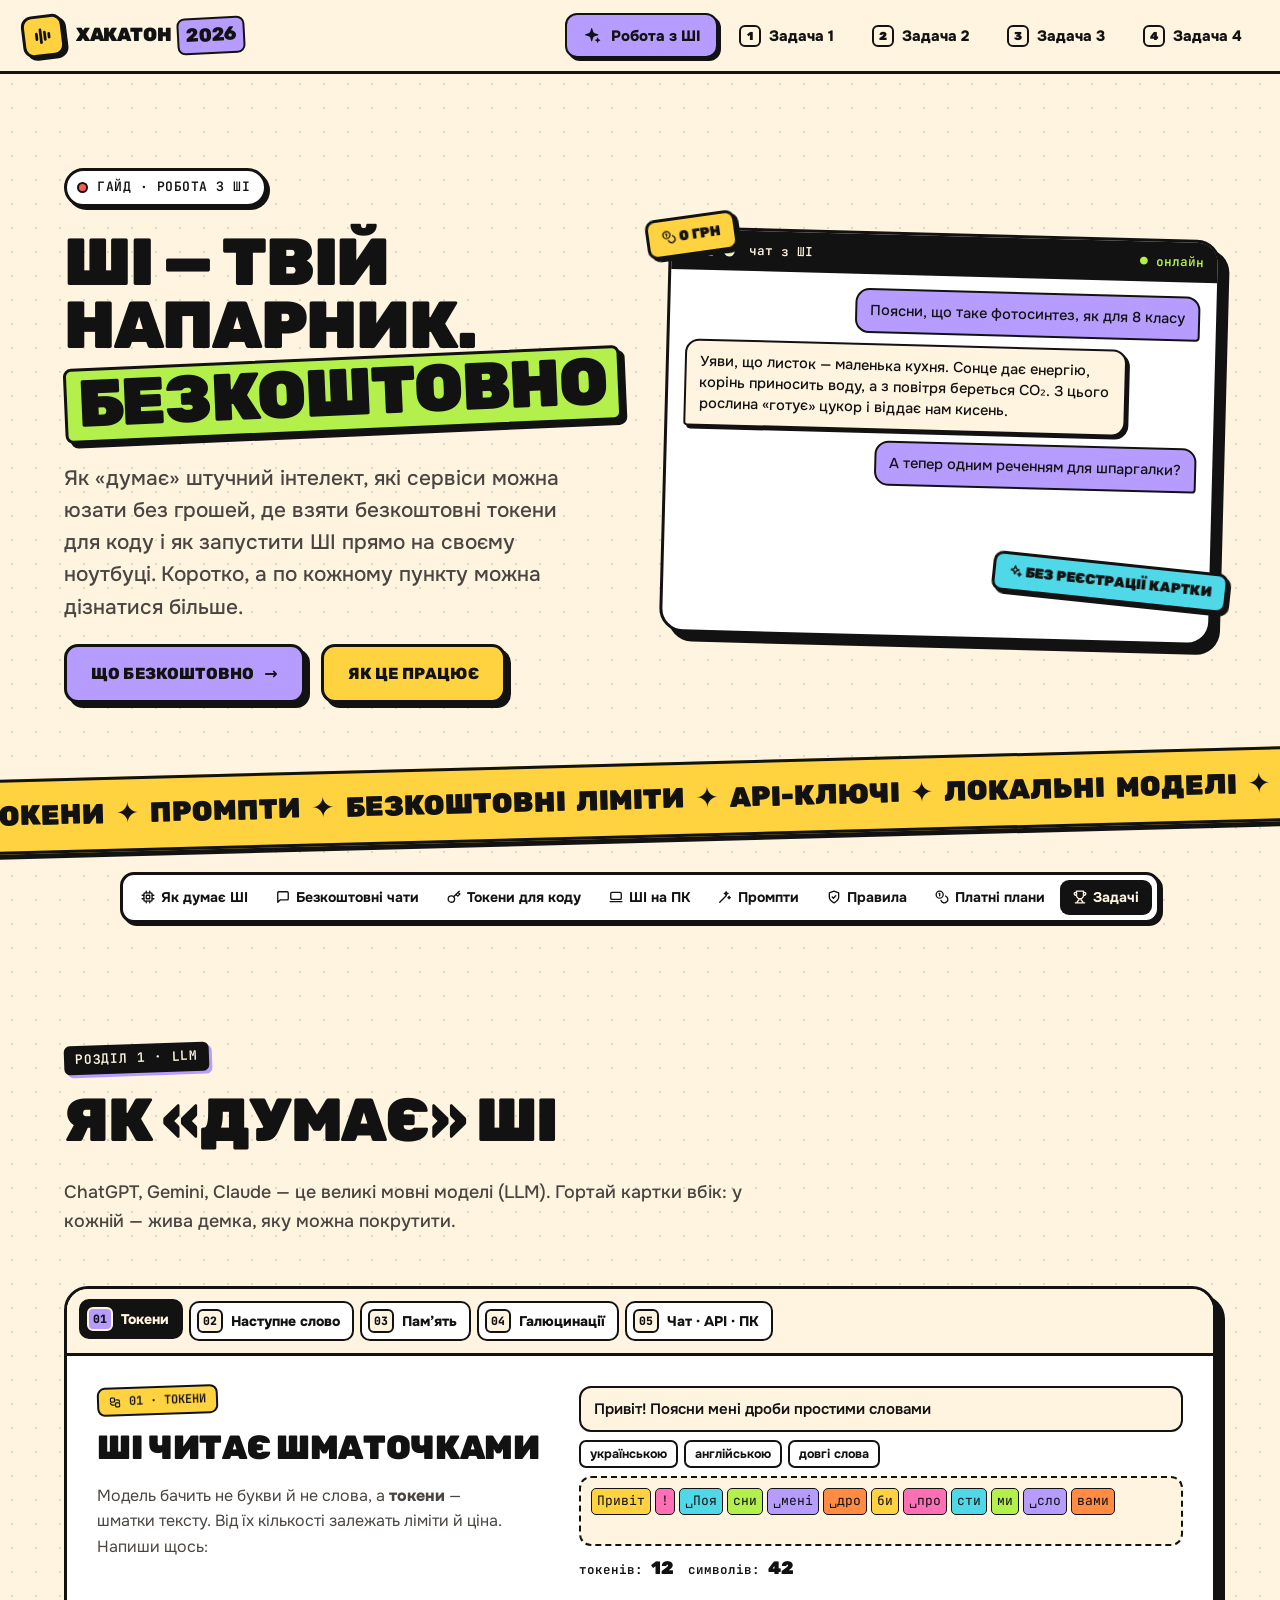
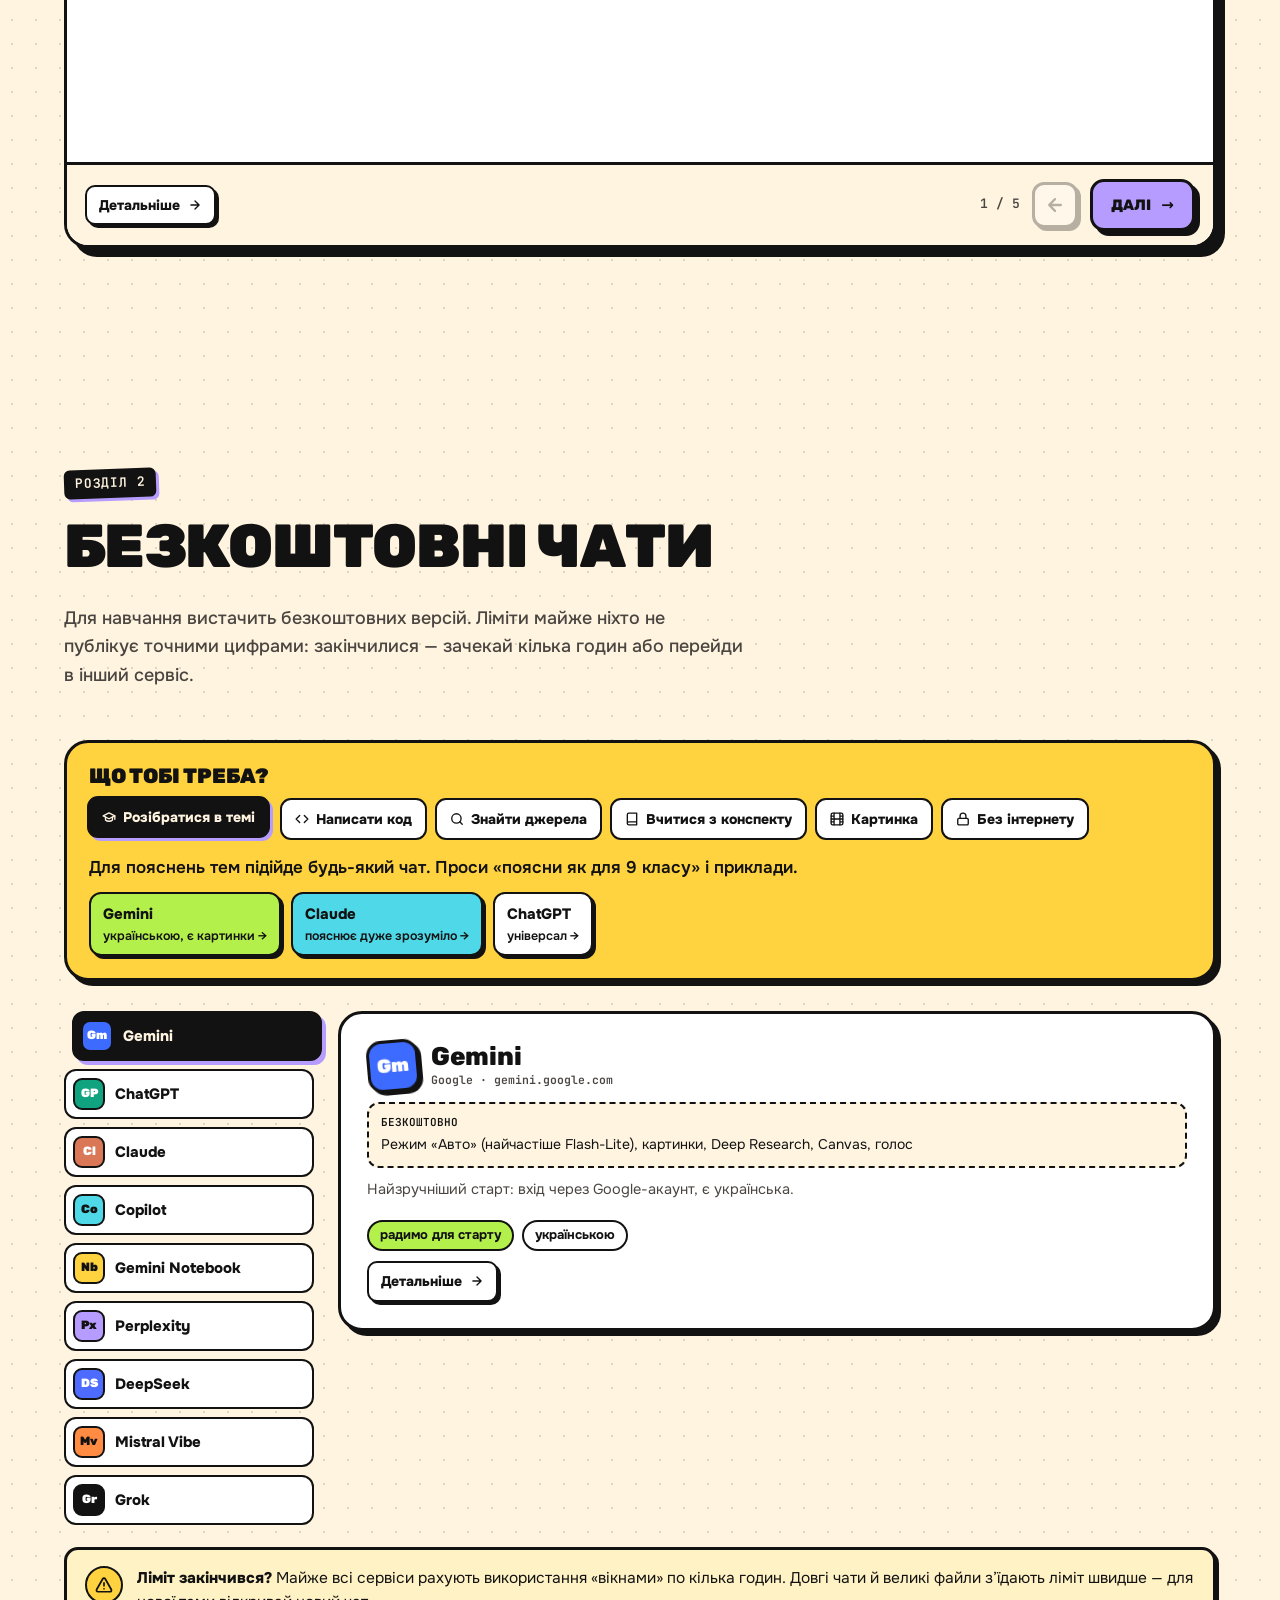
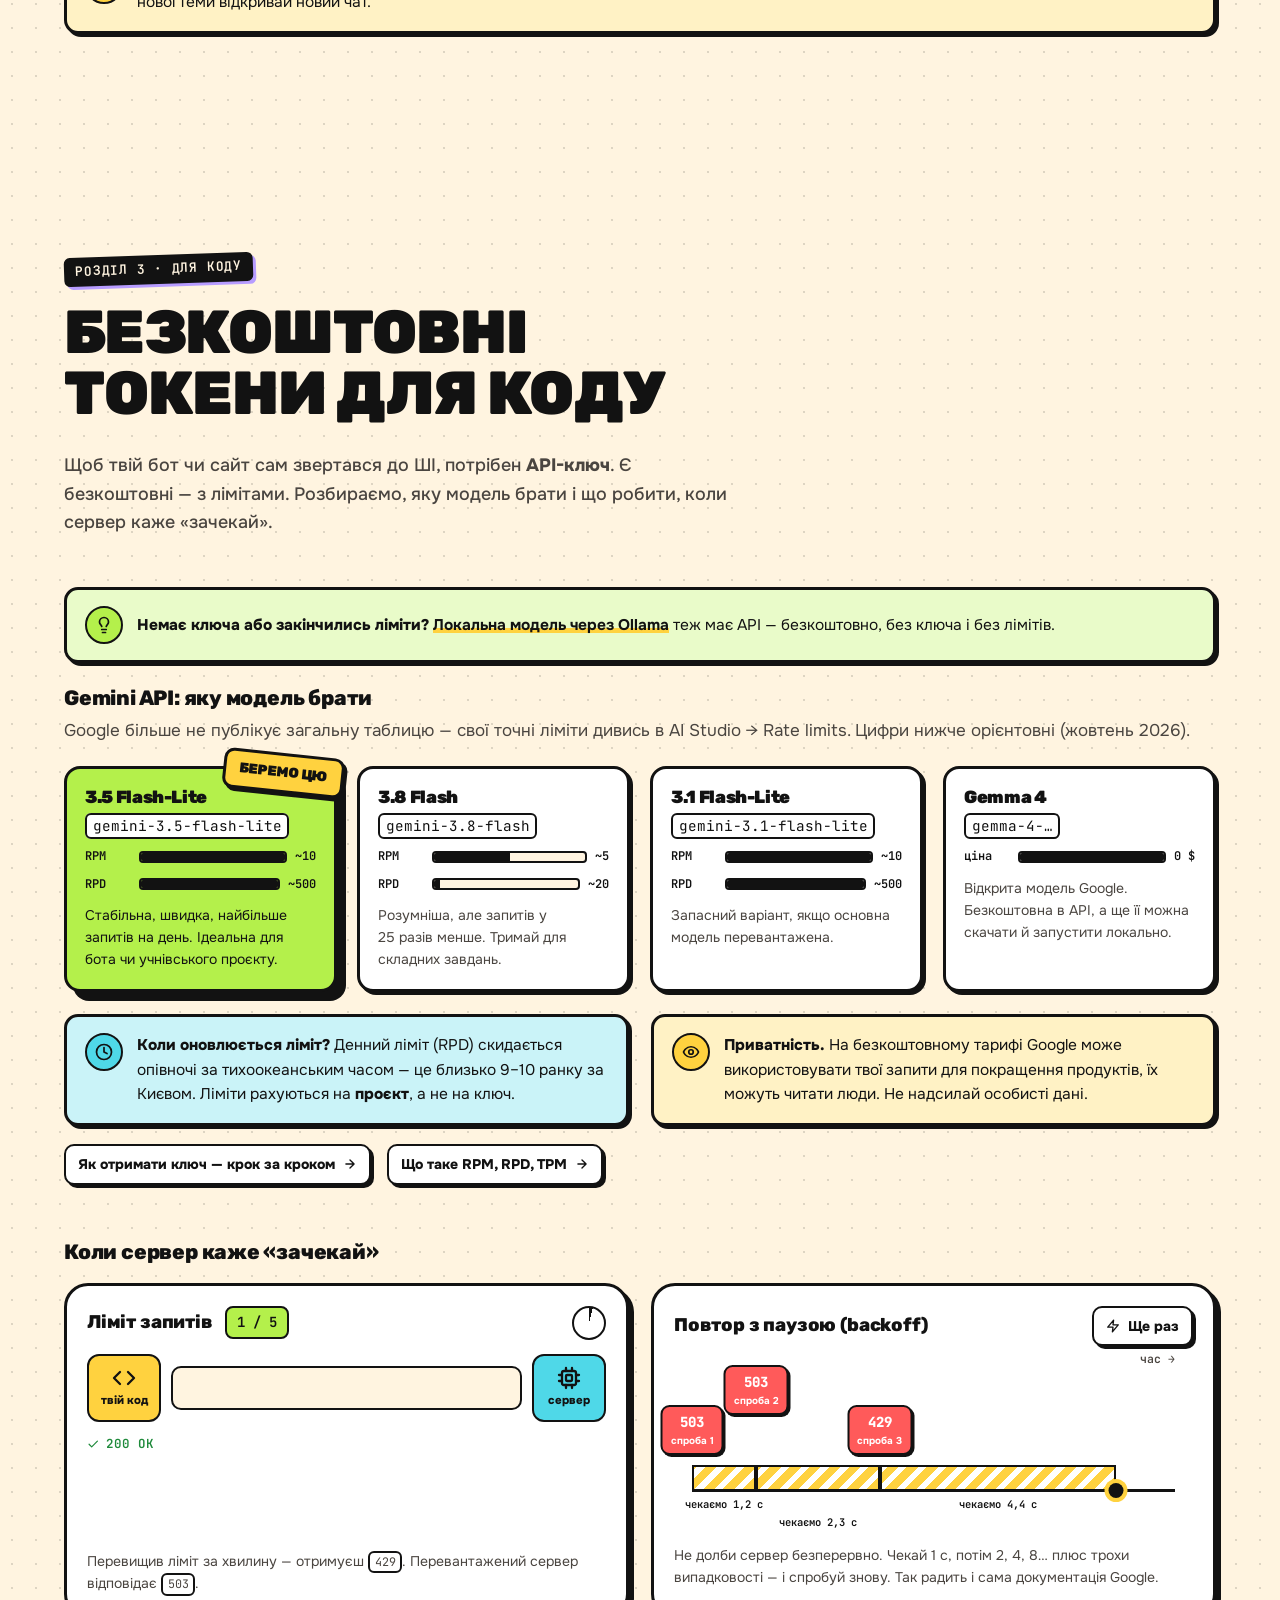
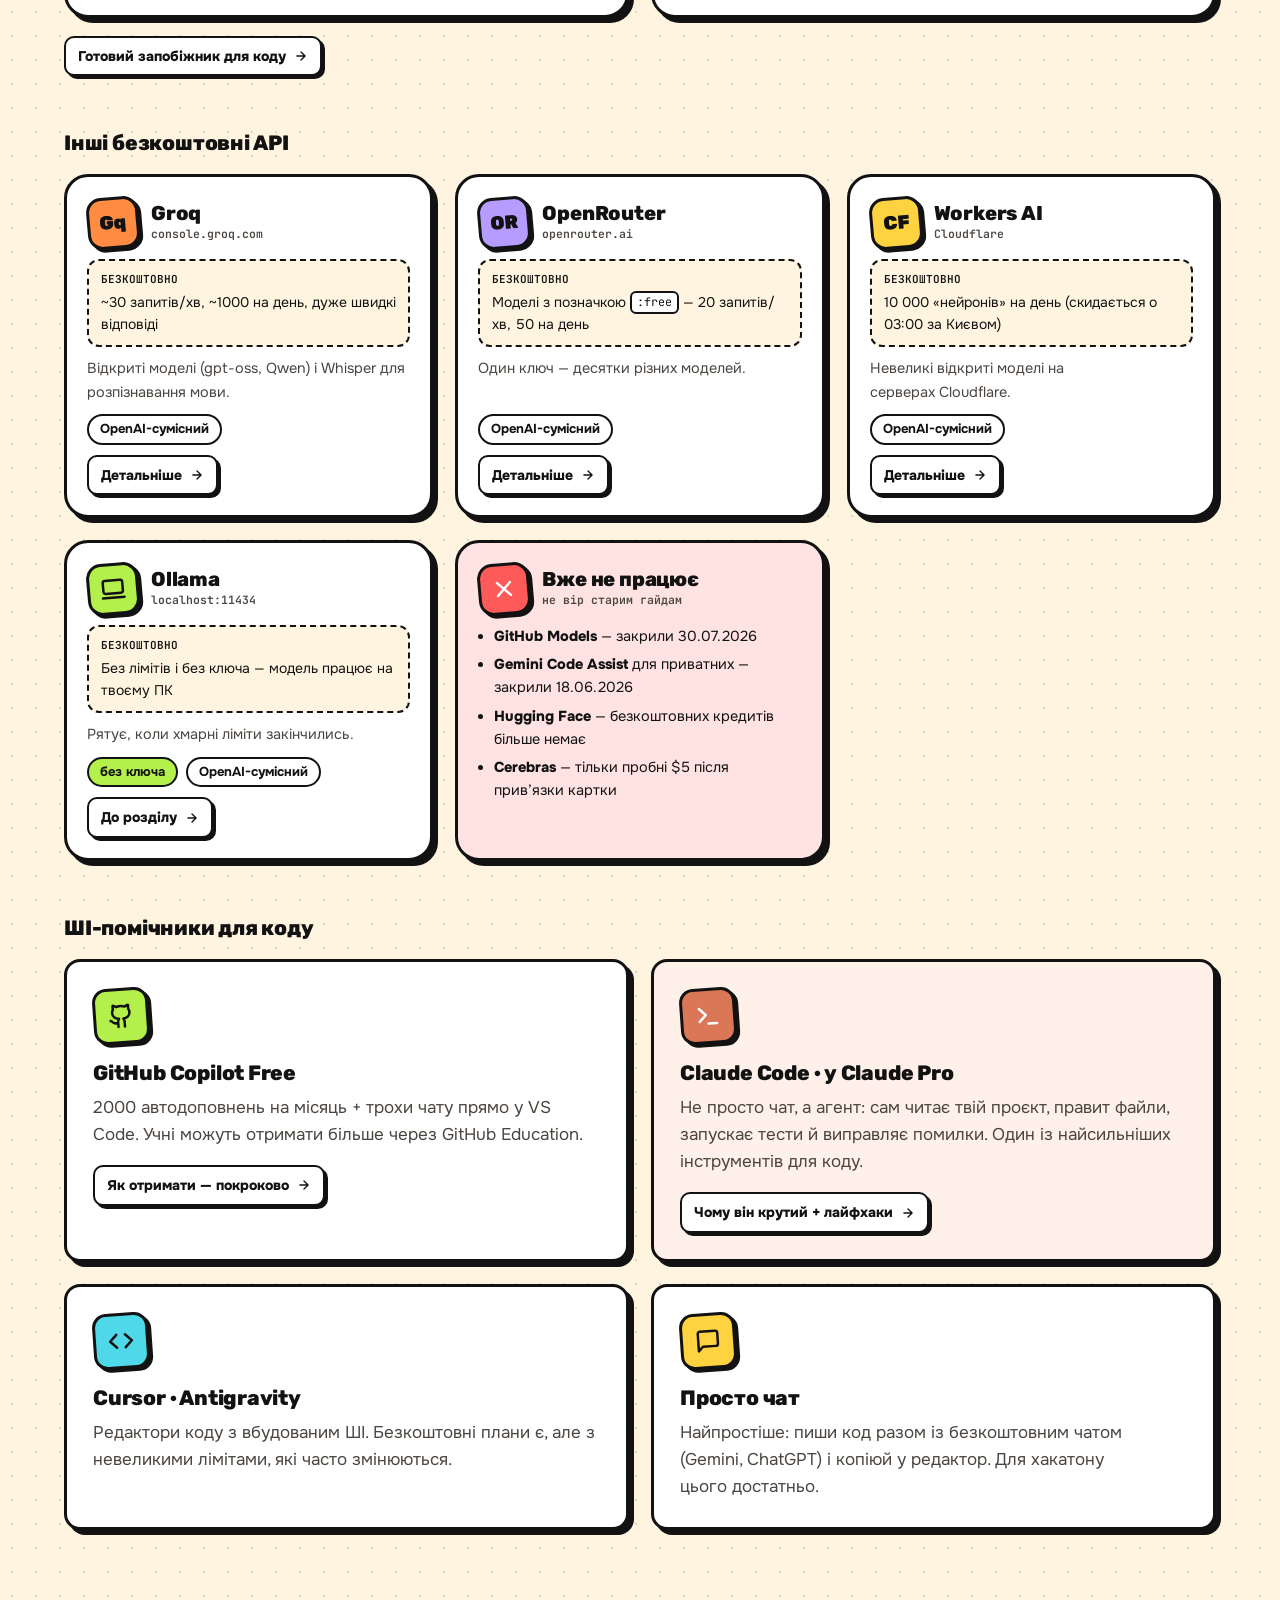
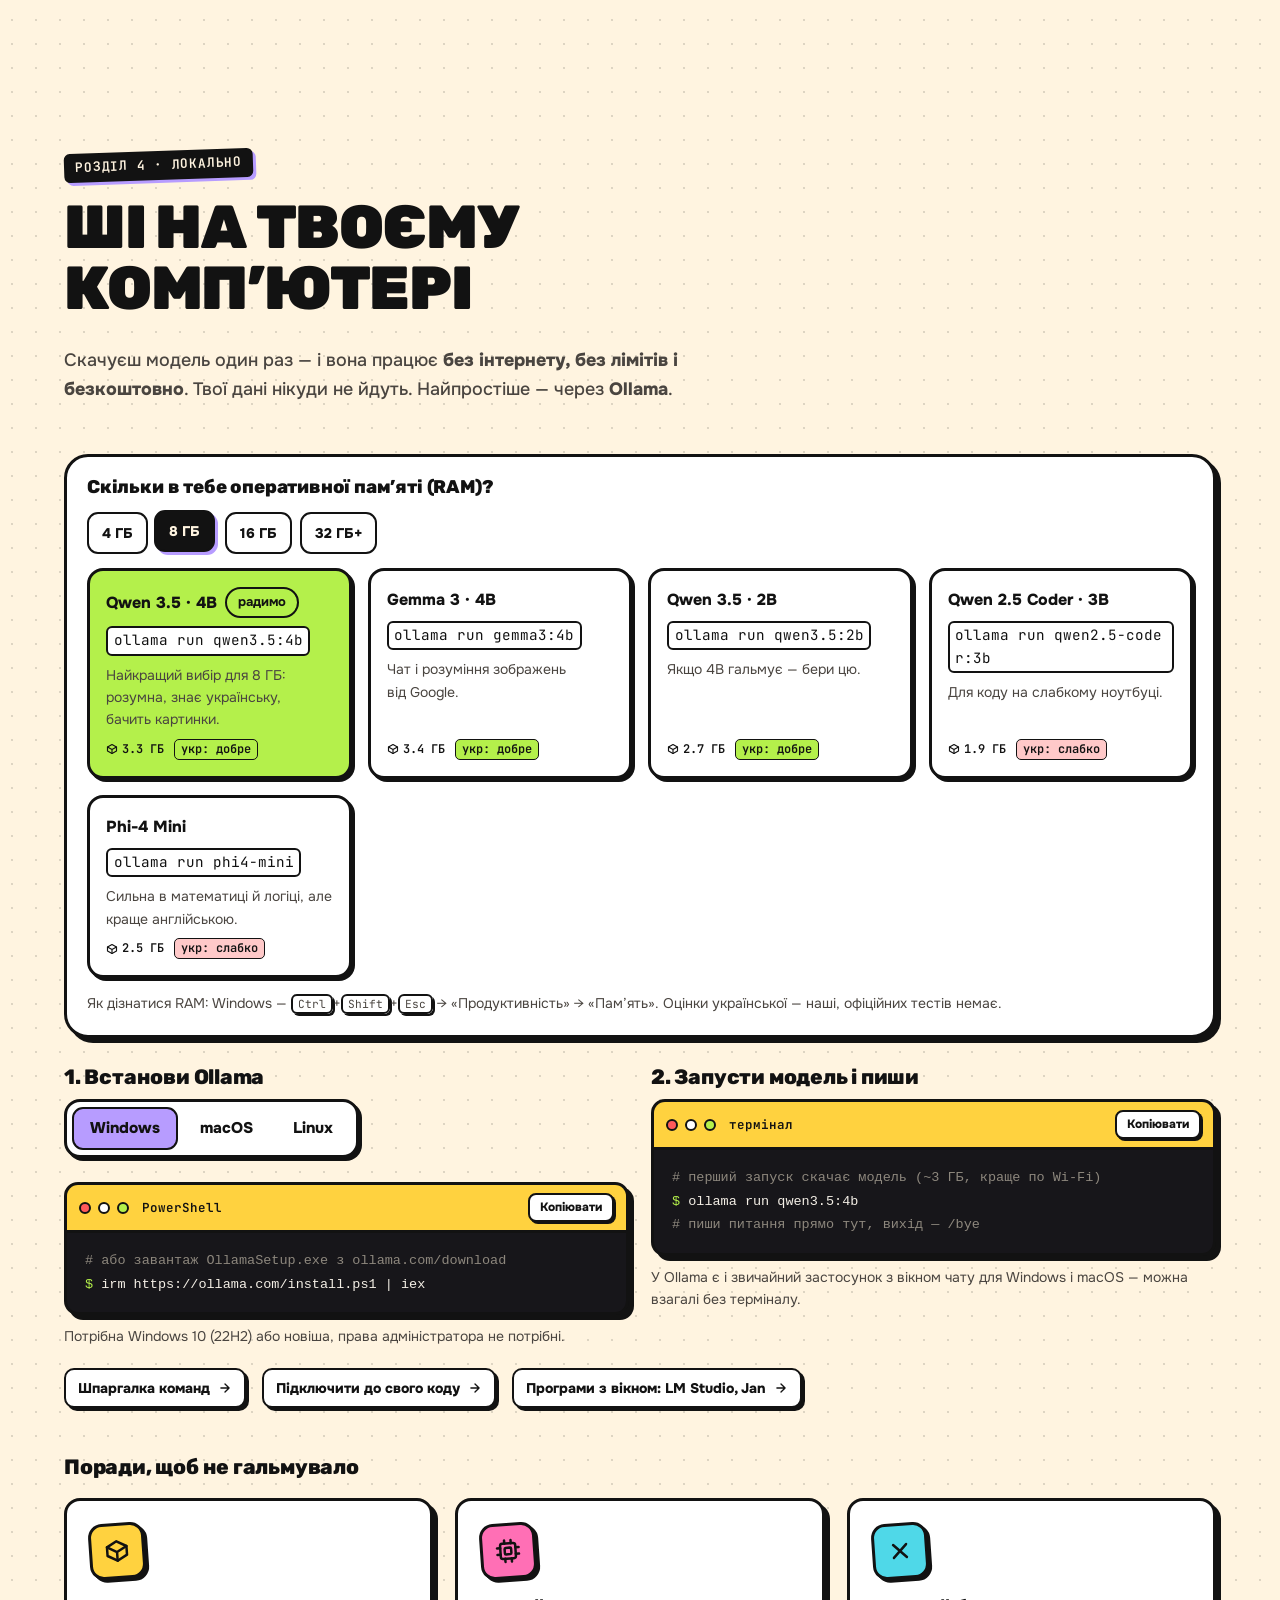
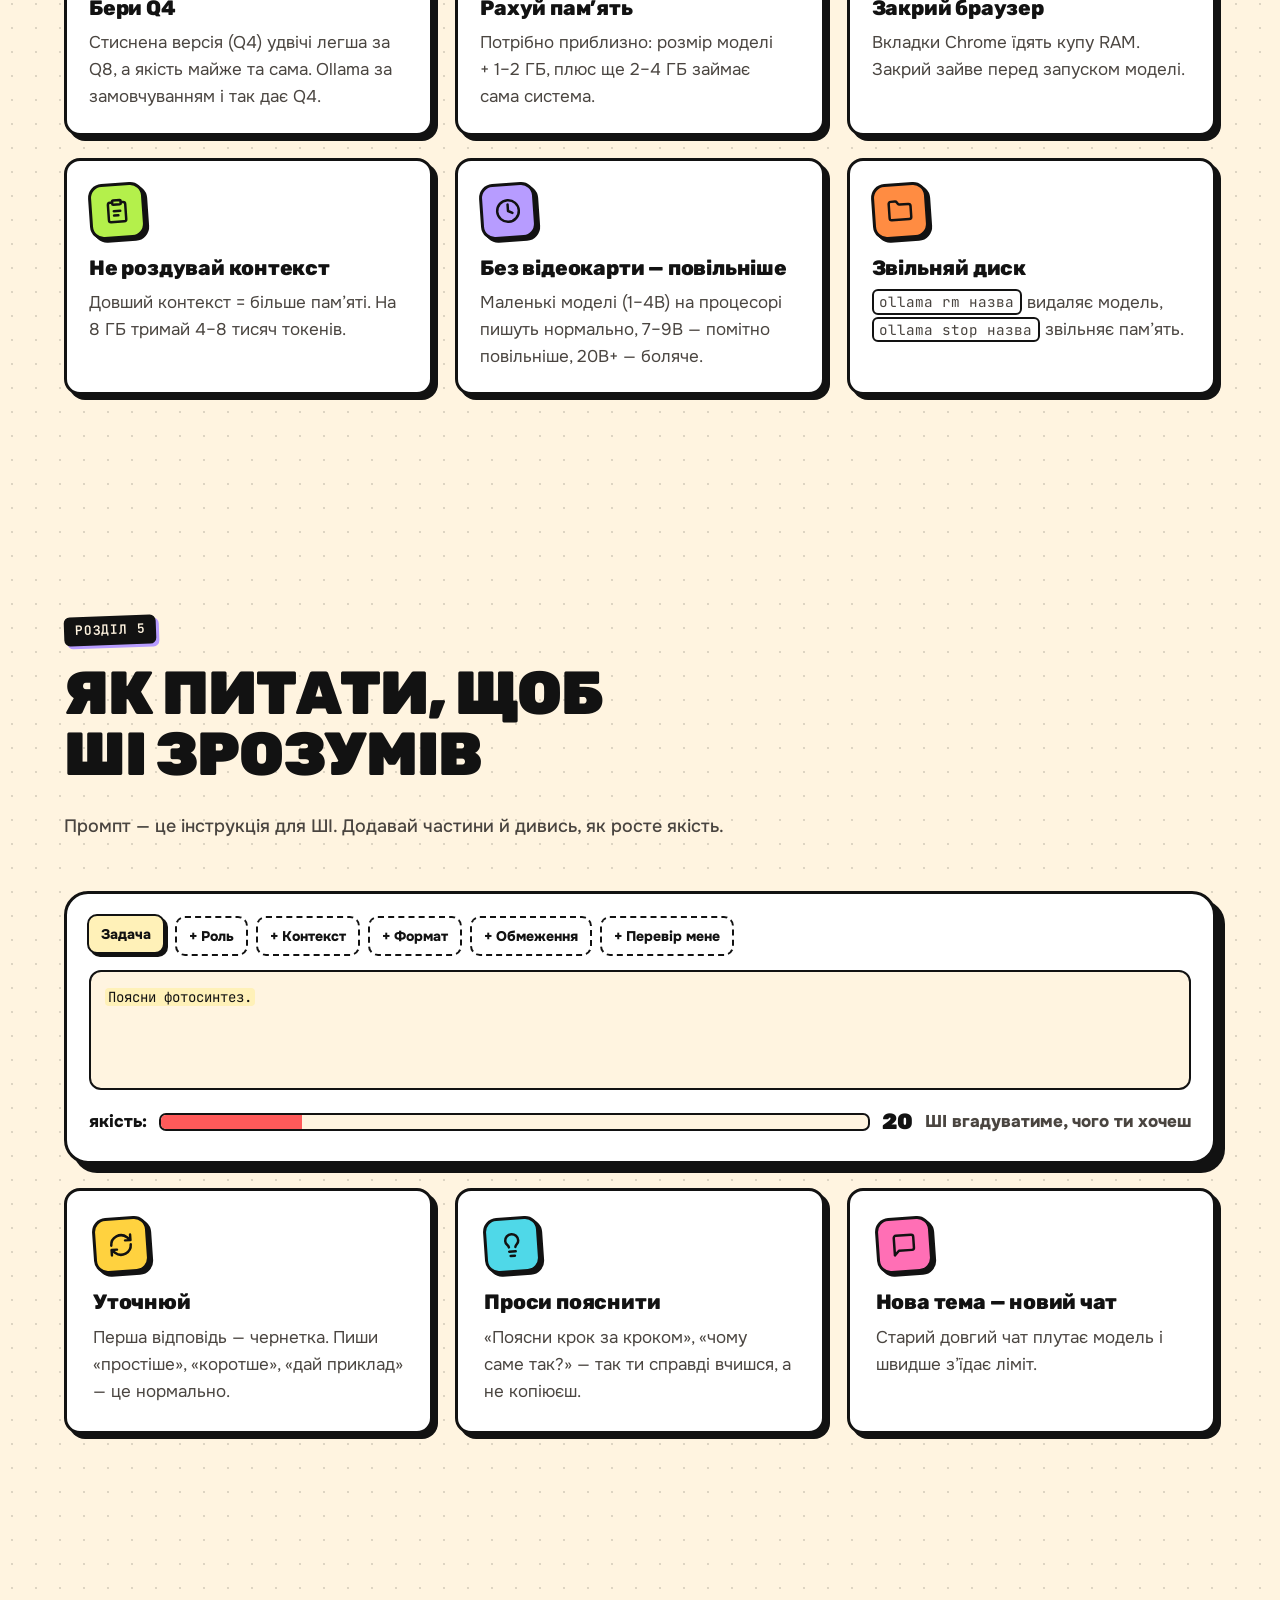
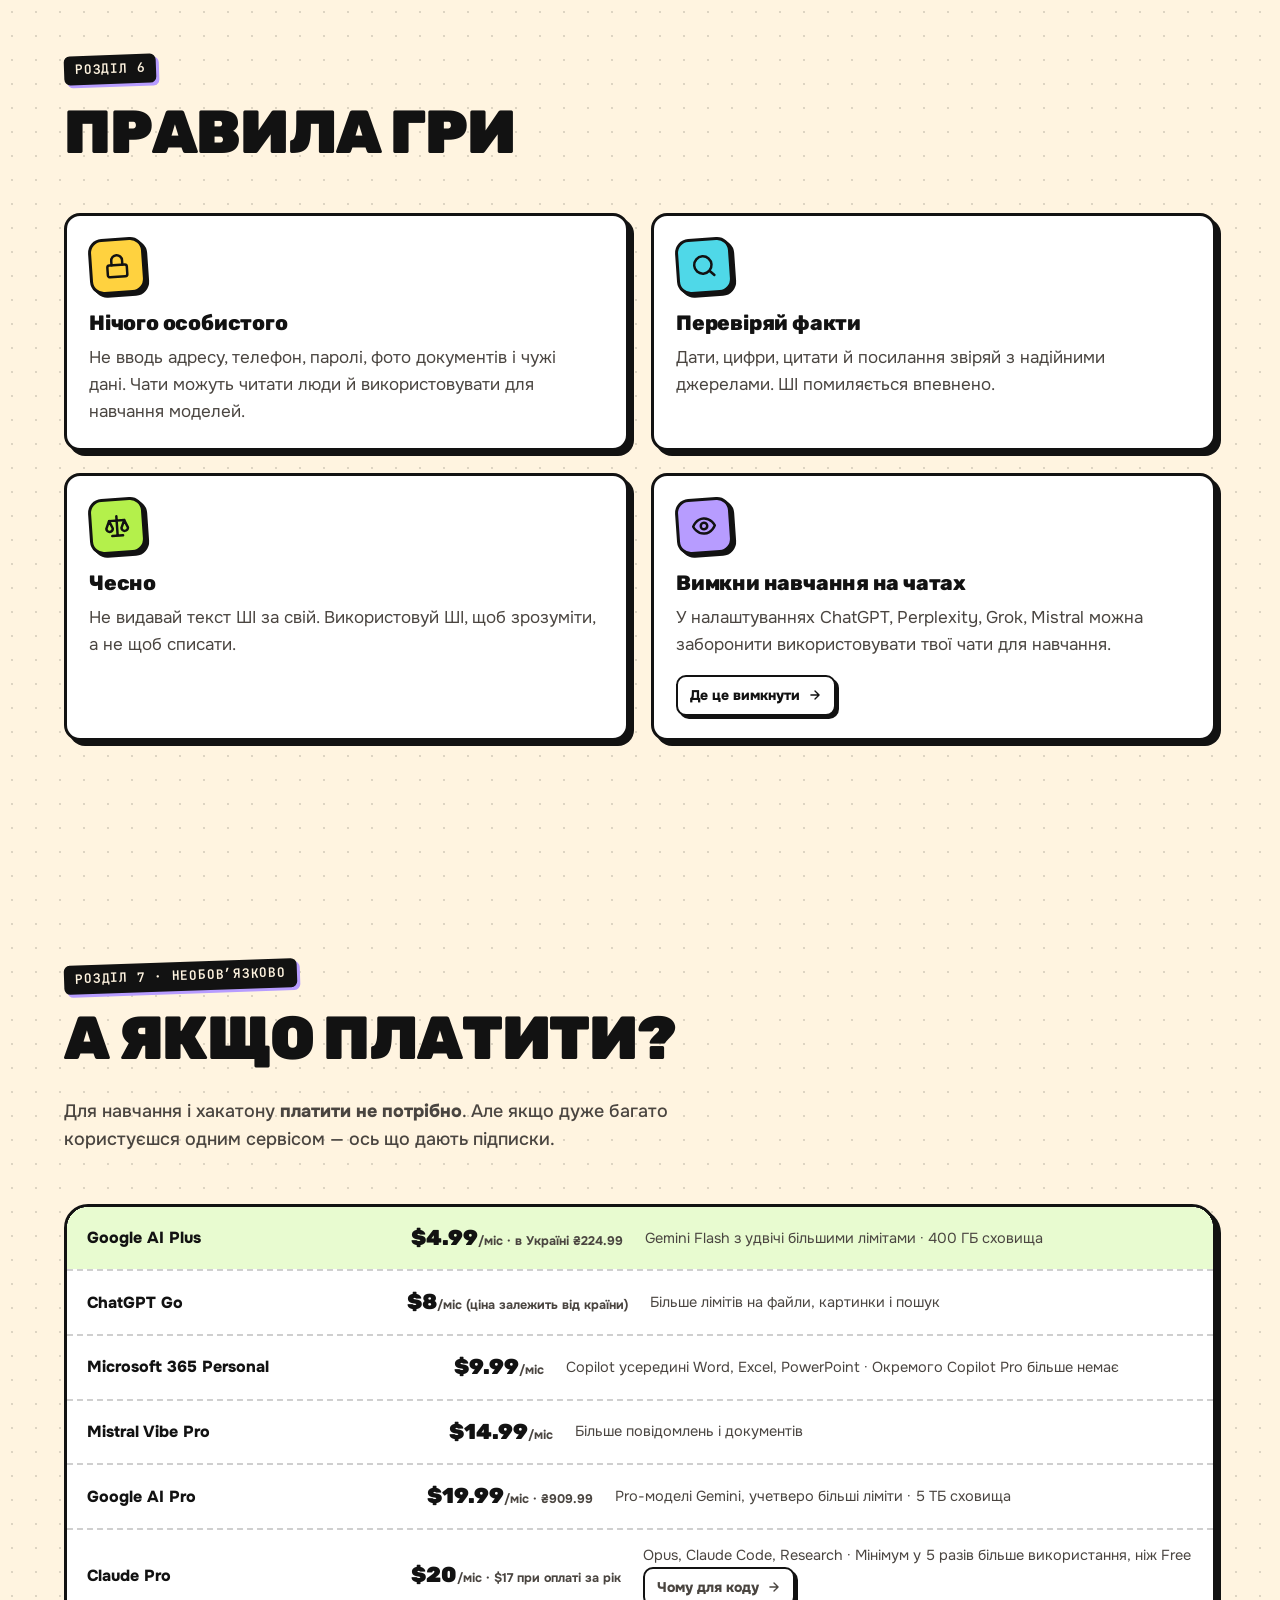
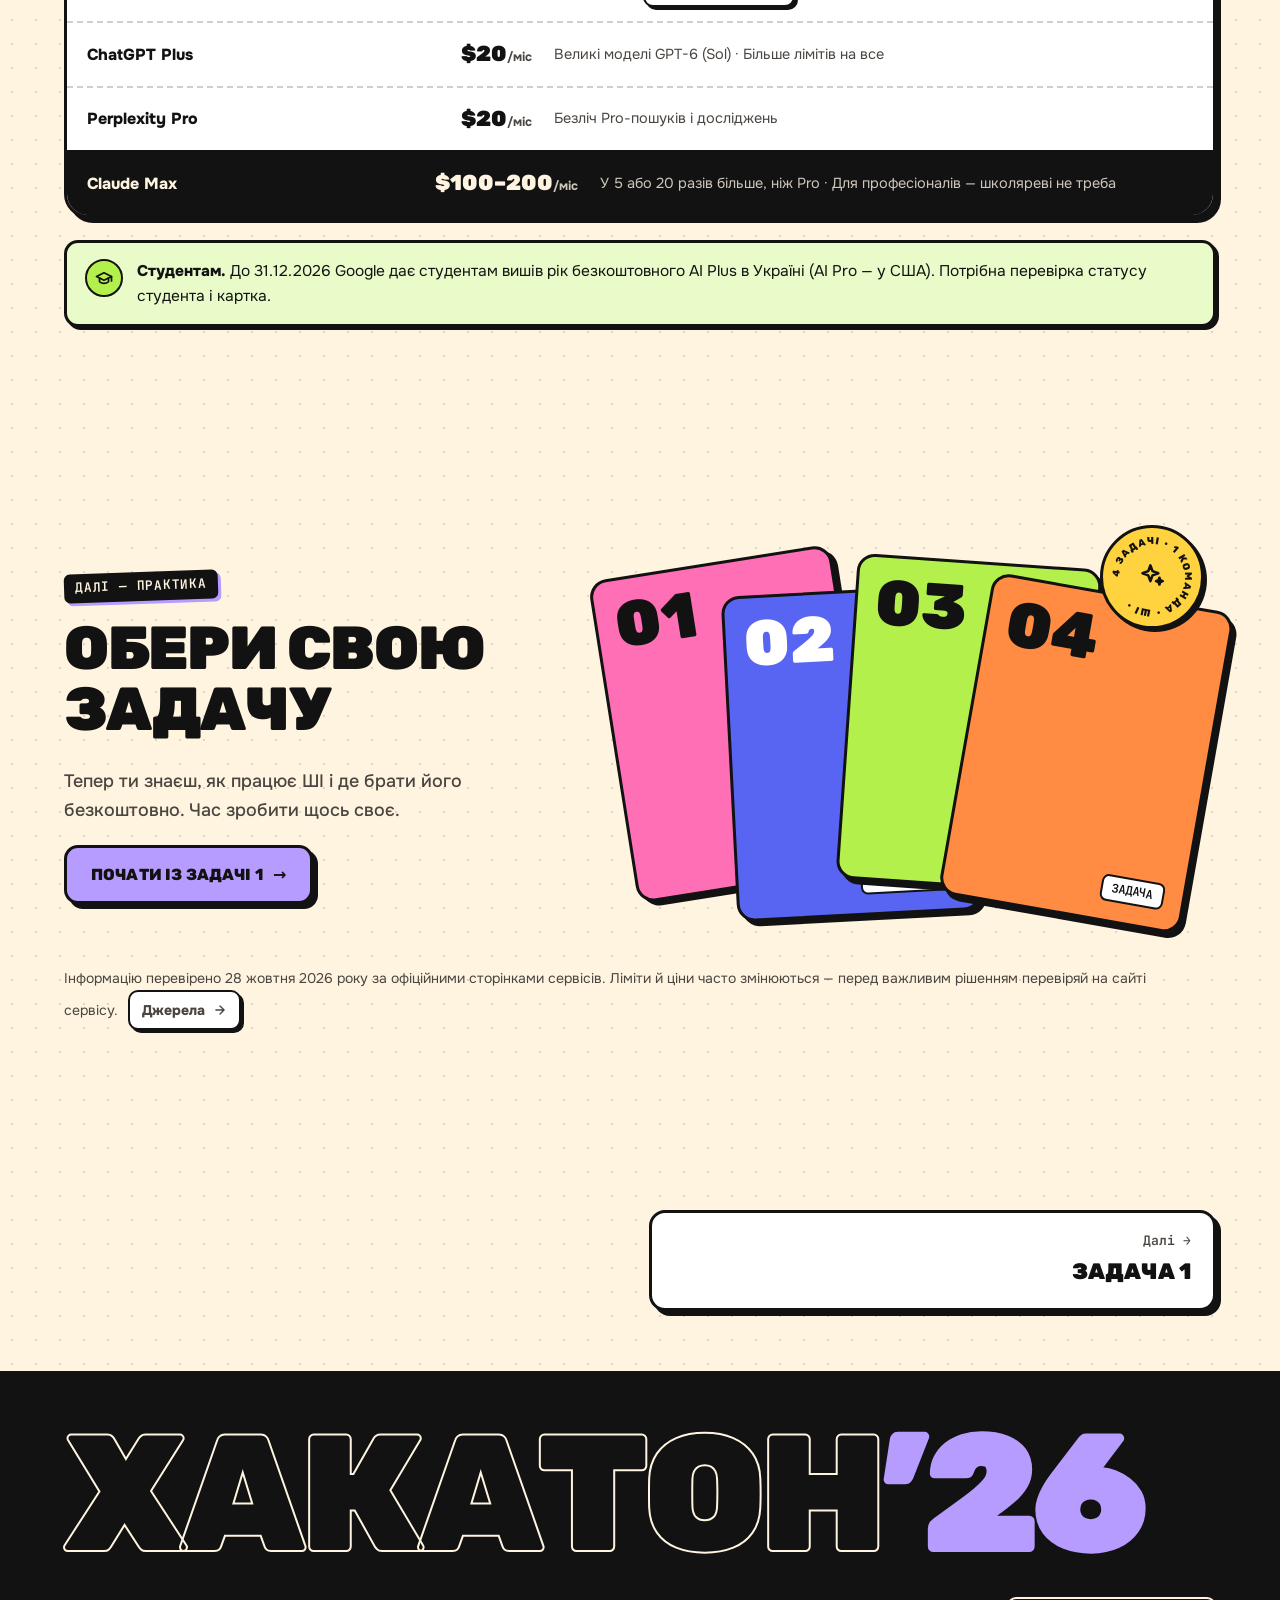
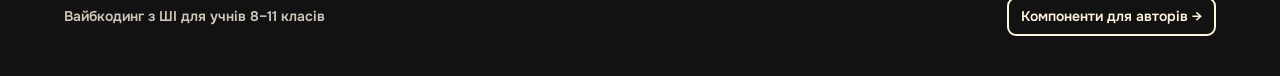
==== commit 34d7e78e: "Робота з ШІ: без слайдерів, покрокові уроки, Claude для коду - уроки про LLM — покроковий блок (вкла" ====
--- a/index.html
+++ b/index.html
@@ -10,10 +10,10 @@
   <link rel="preconnect" href="https://fonts.googleapis.com">
   <link rel="preconnect" href="https://fonts.gstatic.com" crossorigin>
   <link rel="stylesheet" href="https://fonts.googleapis.com/css2?family=Rubik:wght@500;700;800;900&family=Onest:wght@400;500;600;700;800&family=JetBrains+Mono:wght@400;600&display=swap">
-  <link rel="stylesheet" href="assets/css/style.css?v=6">
-  <link rel="stylesheet" href="assets/css/home.css?v=6">
-  <script src="assets/js/main.js?v=6"></script>
-  <script src="assets/js/home.js?v=6" defer></script>
+  <link rel="stylesheet" href="assets/css/style.css?v=8">
+  <link rel="stylesheet" href="assets/css/home.css?v=8">
+  <script src="assets/js/main.js?v=8"></script>
+  <script src="assets/js/home.js?v=8" defer></script>
 </head>
 <body data-page="home">
 <site-nav></site-nav>
@@ -64,10 +64,10 @@
       <p>ChatGPT, Gemini, Claude — це великі мовні моделі (LLM). Гортай картки вбік: у кожній — жива демка, яку можна покрутити.</p>
     </div>
 
-    <div class="carousel lessons reveal" data-carousel>
-      <div class="carousel-track">
-
-        <article class="lesson">
+    <div class="stepper lessons reveal" data-stepper data-final-href="#free" data-final-label="До чатів">
+      <div class="stepper-stage">
+
+        <article class="step lesson" data-title="Токени" data-drawer="d-tokens">
           <span class="lesson-num" style="--c:var(--yellow)"><svg class="i"><use href="#i-blocks"/></svg> 01 · токени</span>
           <h3>ШІ читає шматочками</h3>
           <p>Модель бачить не букви й не слова, а <b>токени</b> — шматки тексту. Від їх кількості залежать ліміти й ціна. Напиши щось:</p>
@@ -81,10 +81,9 @@
             <div class="tok-out" id="tokOut"></div>
             <div class="tok-stats"><span>токенів: <b id="tokCount">0</b></span><span>символів: <b id="tokChars">0</b></span></div>
           </div>
-          <button class="more" type="button" data-drawer="d-tokens" data-title="Токени">Детальніше <svg class="i"><use href="#i-arrow"/></svg></button>
-        </article>
-
-        <article class="lesson" id="nextTok">
+        </article>
+
+        <article class="step lesson" id="nextTok" data-title="Наступне слово" data-drawer="d-predict">
           <span class="lesson-num" style="--c:var(--pink)"><svg class="i"><use href="#i-sparkles"/></svg> 02 · передбачення</span>
           <h3>Вгадує наступне слово</h3>
           <p>LLM — це дуже-дуже розумне автодоповнення. Вона рахує ймовірність кожного наступного токена і вибирає один. Покрути «температуру»:</p>
@@ -97,10 +96,9 @@
               <span class="nt-mood" id="ntMood"></span>
             </div>
           </div>
-          <button class="more" type="button" data-drawer="d-predict" data-title="Як модель вибирає слова">Детальніше <svg class="i"><use href="#i-arrow"/></svg></button>
-        </article>
-
-        <article class="lesson" id="ctx">
+        </article>
+
+        <article class="step lesson" id="ctx" data-title="Пам’ять" data-drawer="d-context">
           <span class="lesson-num" style="--c:var(--cyan)"><svg class="i"><use href="#i-clipboard"/></svg> 03 · пам’ять</span>
           <h3>Контекстне вікно</h3>
           <p>Модель «пам’ятає» лише те, що вміщається в її вікно. Коли розмова дуже довга — найстаріше випадає. Дивись, що станеться з ім’ям:</p>
@@ -108,10 +106,9 @@
             <div class="ctx-meter"><span>пам’ять</span><div class="ctx-bar"><i id="ctxFill"></i></div><span><b id="ctxNum">0</b>/100</span></div>
             <div class="ctx-strip" id="ctxStrip"></div>
           </div>
-          <button class="more" type="button" data-drawer="d-context" data-title="Контекстне вікно">Детальніше <svg class="i"><use href="#i-arrow"/></svg></button>
-        </article>
-
-        <article class="lesson">
+        </article>
+
+        <article class="step lesson" data-title="Галюцинації" data-drawer="d-halluc">
           <span class="lesson-num" style="--c:var(--red)"><svg class="i"><use href="#i-alert"/></svg> 04 · галюцинації</span>
           <h3>Впевнено вигадує</h3>
           <p>ШІ не «знає» факти — він генерує правдоподібний текст. Тому іноді вигадує дати, імена, книжки й посилання. Звучить переконливо — але це може бути неправда.</p>
@@ -120,10 +117,9 @@
             <span class="hl-answer" data-text="Першим борщ на Місяці приготував космонавт Олексій Борщенко у 1979 році під час місії «Луна-Смак». Рецепт досі зберігається в музеї Києва."></span>
             <span class="hl-stamp">вигадка</span>
           </div>
-          <button class="more" type="button" data-drawer="d-halluc" data-title="Галюцинації">Як себе захистити <svg class="i"><use href="#i-arrow"/></svg></button>
-        </article>
-
-        <article class="lesson">
+        </article>
+
+        <article class="step lesson" data-title="Чат · API · ПК" data-drawer="d-kinds">
           <span class="lesson-num" style="--c:var(--lime)"><svg class="i"><use href="#i-plug"/></svg> 05 · три способи</span>
           <h3>Модель, чат і API</h3>
           <p>Одна й та сама модель може жити в трьох місцях:</p>
@@ -132,7 +128,6 @@
             <div class="callout warn" style="margin-top:10px"><span class="callout-ico"><svg class="i"><use href="#i-key"/></svg></span><p><b>API.</b> Твій код сам «питає» модель через ключ. Для ботів і застосунків.</p></div>
             <div class="callout tip" style="margin-top:10px"><span class="callout-ico"><svg class="i"><use href="#i-laptop"/></svg></span><p><b>Локально.</b> Модель скачана на твій ПК і працює без інтернету.</p></div>
           </div>
-          <button class="more" type="button" data-drawer="d-kinds" data-title="Чат, API чи локально?">Що мені обрати <svg class="i"><use href="#i-arrow"/></svg></button>
         </article>
 
       </div>
@@ -160,81 +155,82 @@
       <div id="chooserOut"></div>
     </div>
 
-    <div class="carousel reveal" data-carousel>
-      <div class="carousel-track">
-
-        <article class="svc">
+    <div class="picker reveal" data-picker id="svcPicker">
+      <div class="picker-list" role="tablist" aria-label="Сервіси">
+        <button type="button" role="tab" data-pick="svc-gemini"><span class="pl-logo" style="--c:var(--blue);--t:#fff">Gm</span>Gemini</button>
+        <button type="button" role="tab" data-pick="svc-chatgpt"><span class="pl-logo" style="--c:#10a37f;--t:#fff">GP</span>ChatGPT</button>
+        <button type="button" role="tab" data-pick="svc-claude"><span class="pl-logo" style="--c:#d97757;--t:#fff">Cl</span>Claude</button>
+        <button type="button" role="tab" data-pick="svc-copilot"><span class="pl-logo" style="--c:var(--cyan)">Co</span>Copilot</button>
+        <button type="button" role="tab" data-pick="svc-notebook"><span class="pl-logo" style="--c:var(--yellow)">Nb</span>Gemini Notebook</button>
+        <button type="button" role="tab" data-pick="svc-perplexity"><span class="pl-logo" style="--c:var(--lilac)">Px</span>Perplexity</button>
+        <button type="button" role="tab" data-pick="svc-deepseek"><span class="pl-logo" style="--c:#4d6bfe;--t:#fff">DS</span>DeepSeek</button>
+        <button type="button" role="tab" data-pick="svc-mistral"><span class="pl-logo" style="--c:var(--orange)">Mv</span>Mistral Vibe</button>
+        <button type="button" role="tab" data-pick="svc-grok"><span class="pl-logo" style="--c:var(--ink);--t:#fff">Gr</span>Grok</button>
+      </div>
+      <div class="picker-stage">
+        <article class="svc" id="svc-gemini">
           <div class="svc-top"><span class="svc-logo" style="--c:var(--blue);--t:#fff">Gm</span><div><h3>Gemini</h3><small>Google · gemini.google.com</small></div></div>
           <div class="svc-free"><b>Безкоштовно</b>Режим «Авто» (найчастіше Flash-Lite), картинки, Deep Research, Canvas, голос</div>
           <p>Найзручніший старт: вхід через Google-акаунт, є українська.</p>
           <div class="chip-row"><span class="chip green">радимо для старту</span><span class="chip">українською</span></div>
           <button class="more" type="button" data-drawer="d-gemini" data-title="Gemini">Детальніше <svg class="i"><use href="#i-arrow"/></svg></button>
         </article>
-
-        <article class="svc">
+        <article class="svc" id="svc-chatgpt">
           <div class="svc-top"><span class="svc-logo" style="--c:#10a37f;--t:#fff">GP</span><div><h3>ChatGPT</h3><small>OpenAI · chatgpt.com</small></div></div>
           <div class="svc-free"><b>Безкоштовно</b>Модель GPT-6 Luna, текстовий чат без жорсткого ліміту, пошук, файли, картинки — з окремими лімітами</div>
           <p>Універсал: тексти, пояснення, код.</p>
           <div class="chip-row"><span class="chip">універсал</span><span class="chip">картинки</span></div>
           <button class="more" type="button" data-drawer="d-chatgpt" data-title="ChatGPT">Детальніше <svg class="i"><use href="#i-arrow"/></svg></button>
         </article>
-
-        <article class="svc">
+        <article class="svc" id="svc-claude">
+          <div class="svc-top"><span class="svc-logo" style="--c:#d97757;--t:#fff">Cl</span><div><h3>Claude</h3><small>Anthropic · claude.ai</small></div></div>
+          <div class="svc-free"><b>Безкоштовно</b>Sonnet 5.5, пошук, файли, артефакти, 5 проєктів, голос</div>
+          <p>Дуже сильний у текстах і коді.</p>
+          <div class="chip-row"><span class="chip">тексти</span><span class="chip">код</span></div>
+          <button class="more" type="button" data-drawer="d-claude" data-title="Claude">Детальніше <svg class="i"><use href="#i-arrow"/></svg></button>
+        </article>
+        <article class="svc" id="svc-copilot">
           <div class="svc-top"><span class="svc-logo" style="--c:var(--cyan)">Co</span><div><h3>Copilot</h3><small>Microsoft · copilot.microsoft.com</small></div></div>
           <div class="svc-free"><b>Безкоштовно</b>Чат, Think Deeper, картинки, голос, файли</div>
           <p>Безкоштовні картинки і зручний голосовий режим.</p>
           <div class="chip-row"><span class="chip">картинки</span><span class="chip">голос</span></div>
           <button class="more" type="button" data-drawer="d-copilot" data-title="Microsoft Copilot">Детальніше <svg class="i"><use href="#i-arrow"/></svg></button>
         </article>
-
-        <article class="svc">
+        <article class="svc" id="svc-notebook">
           <div class="svc-top"><span class="svc-logo" style="--c:var(--yellow)">Nb</span><div><h3>Gemini Notebook</h3><small>Google · колишній NotebookLM</small></div></div>
           <div class="svc-free"><b>Безкоштовно</b>100 блокнотів, до 50 джерел у кожному, аудіоогляди</div>
           <p>Завантаж конспект чи PDF — і питай тільки по ньому. Менше вигадок.</p>
           <div class="chip-row"><span class="chip green">для навчання</span></div>
           <button class="more" type="button" data-drawer="d-notebook" data-title="Gemini Notebook">Детальніше <svg class="i"><use href="#i-arrow"/></svg></button>
         </article>
-
-        <article class="svc">
+        <article class="svc" id="svc-perplexity">
           <div class="svc-top"><span class="svc-logo" style="--c:var(--lilac)">Px</span><div><h3>Perplexity</h3><small>perplexity.ai</small></div></div>
           <div class="svc-free"><b>Безкоштовно</b>Пошук з джерелами без жорсткого ліміту, 3 Pro-пошуки на день</div>
           <p>Пошуковик з ШІ: кожна відповідь — з посиланнями.</p>
           <div class="chip-row"><span class="chip">джерела</span></div>
           <button class="more" type="button" data-drawer="d-perplexity" data-title="Perplexity">Детальніше <svg class="i"><use href="#i-arrow"/></svg></button>
         </article>
-
-        <article class="svc">
+        <article class="svc" id="svc-deepseek">
+          <div class="svc-top"><span class="svc-logo" style="--c:#4d6bfe;--t:#fff">DS</span><div><h3>DeepSeek</h3><small>chat.deepseek.com</small></div></div>
+          <div class="svc-free"><b>Безкоштовно</b>Модель V4.1 Flash, режим міркувань, пошук</div>
+          <p>Сильний у математиці й логіці. Але дані зберігаються в Китаї.</p>
+          <div class="chip-row"><span class="chip">математика</span><span class="chip red">дані в Китаї</span></div>
+          <button class="more" type="button" data-drawer="d-deepseek" data-title="DeepSeek">Детальніше <svg class="i"><use href="#i-arrow"/></svg></button>
+        </article>
+        <article class="svc" id="svc-mistral">
           <div class="svc-top"><span class="svc-logo" style="--c:var(--orange)">Mv</span><div><h3>Mistral Vibe</h3><small>Mistral · колишній Le Chat</small></div></div>
           <div class="svc-free"><b>Безкоштовно</b>Свіжі моделі з лімітом повідомлень, пошук, картинки</div>
           <p>Європейський сервіс, швидкі чернетки.</p>
           <div class="chip-row"><span class="chip">Європа</span></div>
           <button class="more" type="button" data-drawer="d-mistral" data-title="Mistral Vibe">Детальніше <svg class="i"><use href="#i-arrow"/></svg></button>
         </article>
-
-        <article class="svc">
-          <div class="svc-top"><span class="svc-logo" style="--c:#4d6bfe;--t:#fff">DS</span><div><h3>DeepSeek</h3><small>chat.deepseek.com</small></div></div>
-          <div class="svc-free"><b>Безкоштовно</b>Модель V4.1 Flash, режим міркувань, пошук</div>
-          <p>Сильний у математиці й логіці. Але дані зберігаються в Китаї.</p>
-          <div class="chip-row"><span class="chip">математика</span><span class="chip red">дані в Китаї</span></div>
-          <button class="more" type="button" data-drawer="d-deepseek" data-title="DeepSeek">Детальніше <svg class="i"><use href="#i-arrow"/></svg></button>
-        </article>
-
-        <article class="svc">
-          <div class="svc-top"><span class="svc-logo" style="--c:#d97757;--t:#fff">Cl</span><div><h3>Claude</h3><small>Anthropic · claude.ai</small></div></div>
-          <div class="svc-free"><b>Безкоштовно</b>Sonnet 5.5, пошук, файли, артефакти, 5 проєктів, голос</div>
-          <p>Дуже сильний у текстах і коді.</p>
-          <div class="chip-row"><span class="chip">тексти</span><span class="chip">код</span></div>
-          <button class="more" type="button" data-drawer="d-claude" data-title="Claude">Детальніше <svg class="i"><use href="#i-arrow"/></svg></button>
-        </article>
-
-        <article class="svc">
+        <article class="svc" id="svc-grok">
           <div class="svc-top"><span class="svc-logo" style="--c:var(--ink);--t:#fff">Gr</span><div><h3>Grok</h3><small>xAI · grok.com</small></div></div>
           <div class="svc-free"><b>Безкоштовно</b>Обмежена модель, ліміти не публікуються</div>
           <p>Бачить свіжі новини з X (Twitter).</p>
           <div class="chip-row"><span class="chip">новини</span></div>
           <button class="more" type="button" data-drawer="d-grok" data-title="Grok">Детальніше <svg class="i"><use href="#i-arrow"/></svg></button>
         </article>
-
       </div>
     </div>
 
@@ -323,8 +319,7 @@
     </div>
 
     <h3 class="reveal" style="margin:56px 0 18px">Інші безкоштовні API</h3>
-    <div class="carousel reveal" data-carousel>
-      <div class="carousel-track">
+    <div class="grid grid-3 api-grid reveal">
         <article class="svc">
           <div class="svc-top"><span class="svc-logo" style="--c:var(--orange)">Gq</span><div><h3>Groq</h3><small>console.groq.com</small></div></div>
           <div class="svc-free"><b>Безкоштовно</b>~30 запитів/хв, ~1000 на день, дуже швидкі відповіді</div>
@@ -362,16 +357,21 @@
             <li><b>Cerebras</b> — тільки пробні $5 після прив’язки картки</li>
           </ul>
         </article>
-      </div>
     </div>
 
     <h3 class="reveal" style="margin:56px 0 18px">ШІ-помічники для коду</h3>
-    <div class="grid grid-3" data-stagger>
+    <div class="grid grid-2" data-stagger>
       <article class="card reveal" style="--c:var(--lime)">
         <div class="card-ico"><svg class="i"><use href="#i-github"/></svg></div>
         <h3>GitHub Copilot Free</h3>
-        <p>2000 автодоповнень на місяць + трохи чату прямо у VS Code. Для учнів є GitHub Education — школярі теж можуть подати заявку.</p>
-        <button class="more" type="button" data-drawer="d-copilot-code" data-title="GitHub Copilot">Детальніше <svg class="i"><use href="#i-arrow"/></svg></button>
+        <p>2000 автодоповнень на місяць + трохи чату прямо у VS Code. Учні можуть отримати більше через GitHub Education.</p>
+        <button class="more" type="button" data-drawer="d-copilot-code" data-title="GitHub Copilot">Як отримати — покроково <svg class="i"><use href="#i-arrow"/></svg></button>
+      </article>
+      <article class="card reveal" style="--c:#d97757;background:#fff1ea">
+        <div class="card-ico" style="color:#fff"><svg class="i"><use href="#i-terminal"/></svg></div>
+        <h3>Claude Code · у Claude Pro</h3>
+        <p>Не просто чат, а агент: сам читає твій проєкт, правит файли, запускає тести й виправляє помилки. Один із найсильніших інструментів для коду.</p>
+        <button class="more" type="button" data-drawer="d-claude-code" data-title="Claude Pro для коду">Чому він крутий + лайфхаки <svg class="i"><use href="#i-arrow"/></svg></button>
       </article>
       <article class="card reveal" style="--c:var(--cyan)">
         <div class="card-ico"><svg class="i"><use href="#i-code"/></svg></div>
@@ -447,15 +447,13 @@
     </div>
 
     <h3 class="reveal" style="margin:48px 0 18px">Поради, щоб не гальмувало</h3>
-    <div class="carousel reveal" data-carousel style="--slide-w:min(300px,80%)">
-      <div class="carousel-track">
+    <div class="grid grid-3 tips-grid reveal">
         <article class="card"><div class="card-ico" style="--c:var(--yellow)"><svg class="i"><use href="#i-package"/></svg></div><h3>Бери Q4</h3><p>Стиснена версія (Q4) удвічі легша за Q8, а якість майже та сама. Ollama за замовчуванням і так дає Q4.</p></article>
         <article class="card"><div class="card-ico" style="--c:var(--pink)"><svg class="i"><use href="#i-cpu"/></svg></div><h3>Рахуй пам’ять</h3><p>Потрібно приблизно: розмір моделі + 1–2 ГБ, плюс ще 2–4 ГБ займає сама система.</p></article>
         <article class="card"><div class="card-ico" style="--c:var(--cyan)"><svg class="i"><use href="#i-x"/></svg></div><h3>Закрий браузер</h3><p>Вкладки Chrome їдять купу RAM. Закрий зайве перед запуском моделі.</p></article>
         <article class="card"><div class="card-ico" style="--c:var(--lime)"><svg class="i"><use href="#i-clipboard"/></svg></div><h3>Не роздувай контекст</h3><p>Довший контекст = більше пам’яті. На 8 ГБ тримай 4–8 тисяч токенів.</p></article>
         <article class="card"><div class="card-ico" style="--c:var(--lilac)"><svg class="i"><use href="#i-clock"/></svg></div><h3>Без відеокарти — повільніше</h3><p>Маленькі моделі (1–4B) на процесорі пишуть нормально, 7–9B — помітно повільніше, 20B+ — боляче.</p></article>
         <article class="card"><div class="card-ico" style="--c:var(--orange)"><svg class="i"><use href="#i-folder"/></svg></div><h3>Звільняй диск</h3><p><code>ollama rm назва</code> видаляє модель, <code>ollama stop назва</code> звільняє пам’ять.</p></article>
-      </div>
     </div>
   </section>
 
@@ -491,9 +489,11 @@
       <span class="kicker">Розділ 6</span>
       <h2>Правила гри</h2>
     </div>
-    <div class="carousel reveal" data-carousel style="--slide-w:min(320px,82%)">
-      <div class="carousel-track">
-      </div>
+    <div class="grid grid-2 rules-grid reveal">
+      <article class="card"><div class="card-ico" style="--c:var(--yellow)"><svg class="i"><use href="#i-lock"/></svg></div><h3>Нічого особистого</h3><p>Не вводь адресу, телефон, паролі, фото документів і чужі дані. Чати можуть читати люди й використовувати для навчання моделей.</p></article>
+      <article class="card"><div class="card-ico" style="--c:var(--cyan)"><svg class="i"><use href="#i-search"/></svg></div><h3>Перевіряй факти</h3><p>Дати, цифри, цитати й посилання звіряй з надійними джерелами. ШІ помиляється впевнено.</p></article>
+      <article class="card"><div class="card-ico" style="--c:var(--lime)"><svg class="i"><use href="#i-scale"/></svg></div><h3>Чесно</h3><p>Не видавай текст ШІ за свій. Використовуй ШІ, щоб зрозуміти, а не щоб списати.</p></article>
+      <article class="card"><div class="card-ico" style="--c:var(--lilac)"><svg class="i"><use href="#i-eye"/></svg></div><h3>Вимкни навчання на чатах</h3><p>У налаштуваннях ChatGPT, Perplexity, Grok, Mistral можна заборонити використовувати твої чати для навчання.</p><button class="more" type="button" data-drawer="d-privacy" data-title="Приватність">Де це вимкнути <svg class="i"><use href="#i-arrow"/></svg></button></article>
     </div>
   </section>
 
@@ -504,18 +504,16 @@
       <h2>А якщо платити?</h2>
       <p>Для навчання і хакатону <b>платити не потрібно</b>. Але якщо дуже багато користуєшся одним сервісом — ось що дають підписки.</p>
     </div>
-    <div class="carousel reveal" data-carousel>
-      <div class="carousel-track">
-        <article class="card plan" style="background:#e8fbd0"><h3>Google AI Plus</h3><div class="price"><b>$4.99</b><small>/міс · в Україні ₴224.99</small></div><ul><li>Gemini Flash з удвічі більшими лімітами</li><li>400 ГБ сховища</li></ul></article>
-        <article class="card plan"><h3>ChatGPT Go</h3><div class="price"><b>$8</b><small>/міс (ціна залежить від країни)</small></div><ul><li>Більше лімітів на файли, картинки і пошук</li></ul></article>
-        <article class="card plan"><h3>Microsoft 365 Personal</h3><div class="price"><b>$9.99</b><small>/міс</small></div><ul><li>Copilot усередині Word, Excel, PowerPoint</li><li>Окремого Copilot Pro більше немає</li></ul></article>
-        <article class="card plan"><h3>Mistral Vibe Pro</h3><div class="price"><b>$14.99</b><small>/міс</small></div><ul><li>Більше повідомлень і документів</li></ul></article>
-        <article class="card plan"><h3>Google AI Pro</h3><div class="price"><b>$19.99</b><small>/міс · ₴909.99</small></div><ul><li>Pro-моделі Gemini, учетверо більші ліміти</li><li>5 ТБ сховища</li></ul></article>
-        <article class="card plan" style="background:#ffe6dc"><h3>Claude Pro</h3><div class="price"><b>$20</b><small>/міс · $17 при оплаті за рік</small></div><ul><li>Opus, Claude Code, Research</li><li>Мінімум у 5 разів більше використання, ніж Free</li></ul><button class="more" type="button" data-drawer="d-claude-paid" data-title="Claude Pro і Max">Детальніше <svg class="i"><use href="#i-arrow"/></svg></button></article>
-        <article class="card plan"><h3>ChatGPT Plus</h3><div class="price"><b>$20</b><small>/міс</small></div><ul><li>Великі моделі GPT-6 (Sol)</li><li>Більше лімітів на все</li></ul></article>
-        <article class="card plan"><h3>Perplexity Pro</h3><div class="price"><b>$20</b><small>/міс</small></div><ul><li>Безліч Pro-пошуків і досліджень</li></ul></article>
-        <article class="card plan" style="background:var(--ink);color:var(--paper)"><h3>Claude Max</h3><div class="price"><b style="color:var(--yellow)">$100–200</b><small style="color:#cfc7bb">/міс</small></div><ul style="color:#cfc7bb"><li>У 5 або 20 разів більше, ніж Pro</li><li>Для професіоналів — школяреві не треба</li></ul></article>
-      </div>
+    <div class="price-list reveal">
+      <div class="pl-row hl"><b>Google AI Plus</b><span class="pl-price">$4.99<small>/міс · в Україні ₴224.99</small></span><span class="pl-note">Gemini Flash з удвічі більшими лімітами · 400 ГБ сховища</span></div>
+      <div class="pl-row"><b>ChatGPT Go</b><span class="pl-price">$8<small>/міс (ціна залежить від країни)</small></span><span class="pl-note">Більше лімітів на файли, картинки і пошук</span></div>
+      <div class="pl-row"><b>Microsoft 365 Personal</b><span class="pl-price">$9.99<small>/міс</small></span><span class="pl-note">Copilot усередині Word, Excel, PowerPoint · Окремого Copilot Pro більше немає</span></div>
+      <div class="pl-row"><b>Mistral Vibe Pro</b><span class="pl-price">$14.99<small>/міс</small></span><span class="pl-note">Більше повідомлень і документів</span></div>
+      <div class="pl-row"><b>Google AI Pro</b><span class="pl-price">$19.99<small>/міс · ₴909.99</small></span><span class="pl-note">Pro-моделі Gemini, учетверо більші ліміти · 5 ТБ сховища</span></div>
+      <div class="pl-row"><b>Claude Pro</b><span class="pl-price">$20<small>/міс · $17 при оплаті за рік</small></span><span class="pl-note">Opus, Claude Code, Research · Мінімум у 5 разів більше використання, ніж Free <button class="more" type="button" data-drawer="d-claude-code" data-title="Claude Pro для коду">Чому для коду <svg class="i"><use href="#i-arrow"/></svg></button></span></div>
+      <div class="pl-row"><b>ChatGPT Plus</b><span class="pl-price">$20<small>/міс</small></span><span class="pl-note">Великі моделі GPT-6 (Sol) · Більше лімітів на все</span></div>
+      <div class="pl-row"><b>Perplexity Pro</b><span class="pl-price">$20<small>/міс</small></span><span class="pl-note">Безліч Pro-пошуків і досліджень</span></div>
+      <div class="pl-row dark"><b>Claude Max</b><span class="pl-price">$100–200<small>/міс</small></span><span class="pl-note">У 5 або 20 разів більше, ніж Pro · Для професіоналів — школяреві не треба</span></div>
     </div>
     <div class="callout tip reveal" style="margin-top:22px">
       <span class="callout-ico"><svg class="i"><use href="#i-school"/></svg></span>
@@ -587,15 +585,15 @@
   /* «Що тобі треба?» */
   window.CHOOSER = {
     learn:   { why: "Для пояснень тем підійде будь-який чат. Проси «поясни як для 9 класу» і приклади.", picks: [
-      { name: "Gemini", note: "українською, є картинки", c: "var(--lime)" }, { name: "Copilot", note: "простий і безкоштовний", c: "var(--cyan)" }, { name: "ChatGPT", note: "універсал", c: "var(--white)" } ] },
-    code:    { why: "Для коду: чат, який добре пише код, + Copilot у редакторі. Для бота — API-ключ або Ollama.", picks: [
-      { name: "ChatGPT / Gemini", note: "пишемо код у чаті", c: "var(--lime)" }, { name: "GitHub Copilot Free", note: "підказки у VS Code", c: "var(--cyan)" }, { name: "Ollama", note: "локальний API без лімітів", c: "var(--white)" } ] },
+      { name: "Gemini", note: "українською, є картинки", c: "var(--lime)", svc: "svc-gemini" }, { name: "Claude", note: "пояснює дуже зрозуміло", c: "var(--cyan)", svc: "svc-claude" }, { name: "ChatGPT", note: "універсал", c: "var(--white)", svc: "svc-chatgpt" } ] },
+    code:    { why: "Для коду: сильний у програмуванні чат + Copilot у редакторі. Для бота — API-ключ або Ollama.", picks: [
+      { name: "Claude", note: "один з найсильніших у коді", c: "var(--lime)", svc: "svc-claude" }, { name: "ChatGPT", note: "універсал, добре пише код", c: "var(--cyan)", svc: "svc-chatgpt" }, { name: "Gemini", note: "великий контекст", c: "var(--white)", svc: "svc-gemini" }, { name: "GitHub Copilot Free", note: "підказки у VS Code", c: "var(--white)" } ] },
     sources: { why: "Коли потрібні джерела — бери пошуковик з ШІ і завжди відкривай посилання.", picks: [
-      { name: "Perplexity", note: "кожна відповідь з посиланнями", c: "var(--lime)" }, { name: "Gemini Deep Research", note: "довгий звіт з джерелами", c: "var(--cyan)" } ] },
+      { name: "Perplexity", note: "кожна відповідь з посиланнями", c: "var(--lime)", svc: "svc-perplexity" }, { name: "Gemini Deep Research", note: "довгий звіт з джерелами", c: "var(--cyan)" } ] },
     notes:   { why: "Завантаж свій конспект, підручник чи PDF — ШІ відповідатиме тільки по ньому. Менше вигадок!", picks: [
-      { name: "Gemini Notebook", note: "відповідає з твоїх джерел", c: "var(--lime)" }, { name: "Gemini / ChatGPT", note: "завантаж файл у чат", c: "var(--white)" } ] },
+      { name: "Gemini Notebook", note: "відповідає з твоїх джерел", c: "var(--lime)", svc: "svc-notebook" }, { name: "Gemini / ChatGPT", note: "завантаж файл у чат", c: "var(--white)" } ] },
     images:  { why: "Картинки вміють генерувати безкоштовно кілька сервісів (з лімітами на день).", picks: [
-      { name: "Gemini", note: "генерація і редагування", c: "var(--lime)" }, { name: "Copilot", note: "безкоштовні картинки", c: "var(--cyan)" }, { name: "ChatGPT", note: "з окремим лімітом", c: "var(--white)" } ] },
+      { name: "Gemini", note: "генерація і редагування", c: "var(--lime)", svc: "svc-gemini" }, { name: "Copilot", note: "безкоштовні картинки", c: "var(--cyan)", svc: "svc-copilot" }, { name: "ChatGPT", note: "з окремим лімітом", c: "var(--white)", svc: "svc-chatgpt" } ] },
     offline: { why: "Без інтернету і без лімітів — тільки локальні моделі на твоєму комп’ютері.", picks: [
       { name: "Ollama", note: "найпростіше, є вікно чату", c: "var(--lime)" }, { name: "LM Studio", note: "зручний пошук моделей", c: "var(--cyan)" }, { name: "Jan", note: "відкритий код", c: "var(--white)" } ] },
   };
@@ -871,12 +869,32 @@
 </template>
 
 <template id="d-copilot-code">
-  <h3>GitHub Copilot для учнів</h3>
-  <ul>
-    <li><b>Copilot Free</b>: 2000 автодоповнень коду на місяць і невеликий ліміт на чат — прямо у VS Code.</li>
-    <li><b>GitHub Education</b>: для тих, хто навчається, <b>включно зі школярами</b>. Підтвердження — учнівський квиток з датою, розклад або довідка зі школи.</li>
-    <li>Студентам дають окремий план <b>Copilot Student</b>. З 20 квітня 2026 року реєстрацію нових учасників призупинили — перевір на сайті, чи її вже відновили.</li>
-  </ul>
+  <h3>Як отримати GitHub Copilot</h3>
+  <p>Copilot — ШІ-помічник прямо в редакторі коду: дописує рядки, пояснює код, відповідає в чаті. Є два безкоштовні шляхи.</p>
+
+  <h4>Шлях 1 · Copilot Free — за 5 хвилин</h4>
+  <ol>
+    <li>Зареєструйся на <a class="link" href="https://github.com/signup" target="_blank" rel="noopener">github.com</a> (особиста пошта, справжнє ім’я — знадобиться для шляху 2).</li>
+    <li>Відкрий <a class="link" href="https://github.com/settings/copilot" target="_blank" rel="noopener">github.com/settings/copilot</a> і увімкни <b>Copilot Free</b>.</li>
+    <li>Встанови <b>VS Code</b>, у розділі розширень знайди <b>GitHub Copilot</b> і встанови.</li>
+    <li>Натисни іконку Copilot унизу VS Code → <b>Sign in to GitHub</b> → підтверди вхід у браузері.</li>
+    <li>Готово: починай писати код — сірим з’являться підказки, <kbd>Tab</kbd> приймає їх. Чат — значок Copilot збоку.</li>
+  </ol>
+  <p>Ліміт: 2000 автодоповнень на місяць і трохи запитів у чат.</p>
+
+  <h4>Шлях 2 · GitHub Education — для учнів</h4>
+  <p>Учні шкіл теж можуть отримати статус студента GitHub і безкоштовний Copilot з більшими лімітами, плюс десятки інших інструментів (Student Developer Pack).</p>
+  <ol>
+    <li><b>Підготуй доказ навчання.</b> Підійде одне з: фото учнівського квитка з датою поточного навчального року, розклад уроків, табель/виписка з оцінками або довідка зі школи на бланку з печаткою.</li>
+    <li>Увійди в GitHub і відкрий <a class="link" href="https://github.com/settings/education/benefits" target="_blank" rel="noopener">github.com/settings/education/benefits</a>.</li>
+    <li>Натисни <b>Start an application</b> і обери, що ти <b>Student</b>.</li>
+    <li>Знайди свою школу в списку. Якщо просять навчальну пошту, а в школі її немає — додай документ, що школа таку пошту не видає (лист від школи або сторінка сайту школи).</li>
+    <li>Завантаж фото документа і натисни <b>Submit application</b>.</li>
+    <li>Чекай листа: перевірка триває від кількох годин до кількох днів.</li>
+    <li>Після схвалення знову відкрий <a class="link" href="https://github.com/settings/education/benefits" target="_blank" rel="noopener">сторінку бенефітів</a> → у блоці про безкоштовні ресурси натисни <b>Learn more</b> → активуй <b>Copilot Student</b>.</li>
+  </ol>
+  <div class="callout tip"><span class="callout-ico"><svg class="i"><use href="#i-bulb"/></svg></span><p><b>Щоб заявку не відхилили:</b> документ має бути чітким, з твоїм ім’ям, назвою школи і поточною датою. Ім’я в профілі GitHub краще вказати так само, як у документі. Якщо документ українською — підійде, але можна додати переклад.</p></div>
+  <div class="callout warn"><span class="callout-ico"><svg class="i"><use href="#i-alert"/></svg></span><p><b>Пропонують тільки платне?</b> Нічого не купуй. Статус студента інколи застосовується кілька днів — спробуй ще раз пізніше через <a class="link" href="https://github.com/settings/copilot" target="_blank" rel="noopener">settings/copilot</a>. GitHub також інколи тимчасово призупиняє нові підключення студентського плану — тоді користуйся Copilot Free. Статус перевіряють щомісяця.</p></div>
 </template>
 
 <template id="d-ollama-cmds">
@@ -938,12 +956,36 @@
   <p>Вимкнення діє тільки на нові чати. Найнадійніший захист — просто не писати особисте.</p>
 </template>
 
-<template id="d-claude-paid">
-  <h3>Claude Pro і Max</h3>
-  <ul>
-    <li><b>Pro — $20/міс</b> ($200 за рік): більше використання, моделі Opus, Claude Code, Research, необмежені проєкти.</li>
-    <li><b>Max 5x — $100/міс</b> і <b>Max 20x — $200/міс</b>: у 5 або 20 разів більше, ніж Pro, пріоритет у години пік, ранній доступ до нових функцій.</li>
-    <li>Ліміти теж рахуються у 5-годинних вікнах, а в платних планах є ще й тижневі.</li>
+<template id="d-claude-code">
+  <h3>Чому Claude Pro так люблять для коду</h3>
+  <p>Багато розробників обирають Claude саме для програмування. Головна причина — <b>Claude Code</b>, який входить у Pro (у безкоштовному плані його немає).</p>
+  <h4>Чат проти Claude Code</h4>
+  <ul>
+    <li><b>Звичайний чат:</b> ти копіюєш код у чат, отримуєш шматок відповіді, сам вставляєш, сам шукаєш, що зламалося.</li>
+    <li><b>Claude Code:</b> працює прямо в папці проєкту (у терміналі або у VS Code). Сам читає потрібні файли, розуміє структуру, змінює кілька файлів одразу, запускає команди й тести, бачить помилку — і виправляє. Ти лише описуєш задачу і перевіряєш зміни.</li>
+  </ul>
+  <h4>Що ще дає Pro</h4>
+  <ul>
+    <li><b>Opus 5.5</b> — найсильніша модель для складних задач; <b>Sonnet 5.5</b> — швидка для щоденних.</li>
+    <li><b>Артефакти:</b> вебсторінка, гра чи схема одразу показуються поруч із чатом — можна клацати й ділитися посиланням.</li>
+    <li><b>Проєкти:</b> завантаж документацію чи код один раз — усі чати проєкту його бачать.</li>
+    <li>Мінімум у 5 разів більше використання, ніж у Free. Ліміт спільний для чату і Claude Code: «вікна» по 5 годин плюс тижневий.</li>
+  </ul>
+  <h4>Лайфхаки</h4>
+  <ol>
+    <li><b>Спершу план, потім код.</b> «Не пиши код. Запропонуй план і постав мені питання, якщо щось незрозуміло». У Claude Code є режим планування — <kbd>Shift</kbd>+<kbd>Tab</kbd>.</li>
+    <li><b>Файл CLAUDE.md.</b> Правила проєкту (мова, бібліотеки, як запускати) у файлі в корені — Claude Code читає його щоразу. Команда <code>/init</code> створить його сама.</li>
+    <li><b>Маленькі кроки + git.</b> Запрацювало — <code>git commit</code>. Щось зламалось — відкотився за секунду.</li>
+    <li><b>Дай йому перевіряти себе.</b> Дозволь запускати програму й тести: він сам побачить помилку і виправить.</li>
+    <li><b><code>/clear</code> між задачами.</b> Новий контекст — менше плутанини і менше витрат ліміту. Довга розмова? <code>/compact</code> її стисне.</li>
+    <li><b>Sonnet для більшості, Opus для складного.</b> Opus швидше з’їдає ліміт.</li>
+    <li><b>Скріншоти теж працюють.</b> Встав картинку помилки чи макет сторінки — «зроби так само».</li>
+    <li><b>Вимагай пояснень.</b> «Поясни, що ти змінив і чому» — ти маєш розуміти свій код.</li>
+  </ol>
+  <h4>Ціни</h4>
+  <ul>
+    <li><b>Pro — $20/міс</b> ($17/міс при оплаті за рік) — Claude Code, Opus, Research, необмежені проєкти.</li>
+    <li><b>Max — $100 або $200/міс</b> — у 5 чи 20 разів більше, ніж Pro, пріоритет у години пік. Для навчання не потрібен.</li>
   </ul>
 </template>
 
--- a/assets/css/style.css
+++ b/assets/css/style.css
@@ -874,3 +874,114 @@
   .drawer-head::before { content: ""; position: absolute; left: 50%; top: 6px; width: 44px; height: 5px; translate: -50% 0; background: var(--ink); border-radius: 9px; opacity: .5; }
   .drawer-head { position: relative; padding-top: 18px; }
 }
+
+/* ---------- Покроковий блок (одна картка за раз) ----------
+   <div class="stepper" data-stepper data-final-href="#next" data-final-label="Далі">
+     <div class="stepper-stage">
+       <article class="step" data-title="Токени" data-drawer="d-tokens">…</article>
+     </div>
+   </div>
+   Вкладки зверху і панель «Детальніше / Назад / Далі» знизу додає main.js. */
+.stepper { overflow: hidden; background: var(--white); border: var(--border); border-radius: var(--radius-lg); box-shadow: var(--sh-lg); }
+.stepper-tabs { display: flex; gap: 6px; padding: 12px; overflow-x: auto; background: var(--paper); border-bottom: var(--border); scrollbar-width: none; }
+.stepper-tabs::-webkit-scrollbar { display: none; }
+.stepper-tabs button {
+  flex: none;
+  display: inline-flex; align-items: center; gap: 8px;
+  padding: 6px 12px 6px 6px;
+  background: var(--white);
+  border: 2.5px solid var(--ink);
+  border-radius: 10px;
+  font-size: 14px; font-weight: 800;
+  transition: background-color .15s, color .15s, transform .2s var(--spring);
+}
+.stepper-tabs button b { display: grid; place-items: center; min-width: 26px; height: 24px; padding: 0 4px; background: var(--paper); border: 2px solid var(--ink); border-radius: 6px; font-family: var(--font-mono); font-size: 11.5px; }
+.stepper-tabs button.seen b { background: var(--lime); }
+.stepper-tabs button[aria-selected="true"] { background: var(--ink); color: var(--paper); transform: translateY(-2px); }
+.stepper-tabs button[aria-selected="true"] b { background: var(--accent); color: var(--on-accent); border-color: var(--paper); }
+.stepper-stage { display: grid; grid-template-columns: minmax(0, 1fr); }
+.step {
+  grid-area: 1 / 1;
+  min-width: 0;
+  padding: clamp(18px, 3vw, 30px);
+  visibility: hidden; opacity: 0;
+  transform: translateX(60px);
+  transition: opacity .3s, transform .55s var(--spring), visibility 0s .55s;
+}
+.step.active { visibility: visible; opacity: 1; transform: none; transition: opacity .35s .05s, transform .55s var(--spring), visibility 0s; }
+.step.from-left { transform: translateX(-60px); }
+.step.out-left { transform: translateX(-60px); }
+.step.no-anim { transition: none !important; }
+.stepper-bar { display: flex; align-items: center; gap: 12px; padding: 14px 18px; background: var(--paper); border-top: var(--border); }
+.stepper-count { margin-left: auto; color: var(--muted); font-family: var(--font-mono); font-size: 13px; font-weight: 600; }
+.stepper-prev {
+  display: grid; place-items: center;
+  width: 46px; height: 46px;
+  background: var(--white);
+  border: var(--border);
+  border-radius: 12px;
+  box-shadow: var(--sh-sm);
+  transition: transform .1s, box-shadow .1s, opacity .2s;
+}
+.stepper-prev:active { transform: translate(3px, 3px); box-shadow: none; }
+.stepper-prev:disabled { opacity: .3; pointer-events: none; }
+.stepper-prev svg { width: 20px; height: 20px; rotate: 180deg; }
+.stepper-next { padding: 11px 18px; font-size: 15px; }
+@media (max-width: 640px) {
+  .stepper-tabs button span { display: none; }
+  .stepper-tabs button { padding: 4px; }
+  .stepper-bar { flex-wrap: wrap; padding: 12px; }
+  .stepper-count { display: none; }
+  .stepper-next { margin-left: auto; }
+}
+
+/* ---------- Вибір зі списку (список ліворуч, картка праворуч) ----------
+   <div class="picker" data-picker>
+     <div class="picker-list"> <button data-pick="p-a"><span class="pl-logo" style="--c:…">Ab</span>Назва</button> … </div>
+     <div class="picker-stage"> <article id="p-a">…</article> … </div>
+   </div> */
+.picker { display: grid; grid-template-columns: 250px minmax(0, 1fr); gap: 24px; align-items: start; }
+.picker-list { position: sticky; top: calc(var(--hh) + 84px); display: flex; flex-direction: column; gap: 8px; }
+.picker-list button {
+  display: flex; align-items: center; gap: 10px;
+  padding: 7px 12px 7px 7px;
+  background: var(--white);
+  border: 2.5px solid var(--ink);
+  border-radius: 12px;
+  font-size: 15px; font-weight: 800; text-align: left;
+  transition: transform .25s var(--spring), background-color .15s, color .15s, box-shadow .15s;
+}
+.picker-list button:hover { transform: translateX(4px); }
+.picker-list button[aria-selected="true"] { background: var(--ink); color: var(--paper); transform: translateX(8px); box-shadow: 4px 4px 0 var(--accent); }
+.pl-logo { flex: none; display: grid; place-items: center; width: 32px; height: 32px; background: var(--c); color: var(--t, var(--ink)); border: 2px solid var(--ink); border-radius: 9px; font-family: var(--font-display); font-size: 12px; font-weight: 900; }
+.pl-logo .i { font-size: 17px; }
+.picker-stage > [hidden] { display: none; }
+.picker-stage > .entering { animation: pick-in .5s var(--spring); }
+@keyframes pick-in { from { opacity: 0; transform: translateY(18px) rotate(-1deg); } }
+@media (max-width: 860px) {
+  .picker { grid-template-columns: 1fr; gap: 16px; }
+  .picker-list { position: static; flex-direction: row; flex-wrap: wrap; gap: 6px; }
+  .picker-list button { padding: 4px 10px 4px 4px; font-size: 13.5px; }
+  .picker-list button:hover, .picker-list button[aria-selected="true"] { transform: translateY(-2px); }
+  .pl-logo { width: 26px; height: 26px; font-size: 10.5px; }
+}
+
+/* ---------- Прайс-лист ---------- */
+.price-list { overflow: hidden; background: var(--white); border: var(--border); border-radius: var(--radius-lg); box-shadow: var(--sh); }
+.pl-row { display: grid; grid-template-columns: minmax(0, 1.1fr) auto minmax(0, 2fr); align-items: center; gap: 8px 22px; padding: 14px 20px; border-top: 2.5px dashed rgba(18, 18, 18, .2); transition: background-color .15s; }
+.pl-row:first-child { border-top: 0; }
+.pl-row:hover { background: var(--paper); }
+.pl-row > b { font-size: 16px; }
+.pl-price { font-family: var(--font-display); font-size: 1.35rem; font-weight: 900; white-space: nowrap; }
+.pl-price small { font-family: var(--font-body); font-size: 12.5px; font-weight: 700; color: var(--muted); }
+.pl-note { color: var(--muted); font-size: 14.5px; }
+.pl-row.hl { background: #e8fbd0; }
+.pl-row.dark { background: var(--ink); color: var(--paper); }
+.pl-row.dark .pl-note, .pl-row.dark small { color: #cfc7bb; }
+@media (max-width: 640px) {
+  .pl-row { grid-template-columns: 1fr auto; padding: 12px 14px; }
+  .pl-note { grid-column: 1 / -1; font-size: 13.5px; }
+}
+.drawer-body ol { padding-left: 1.3em; }
+.drawer-body ol li { padding-left: 4px; margin-top: .5em; }
+.drawer-body ol li::marker { font-family: var(--font-display); font-weight: 900; color: var(--ink); }
--- a/assets/css/home.css
+++ b/assets/css/home.css
@@ -64,29 +64,27 @@
 .deck .deck-card:hover { transform: translate(calc(-50% + var(--x)), calc(-58% + var(--y))) rotate(0deg) scale(1.05); box-shadow: var(--sh-lg); z-index: 5; }
 .deck-badge { position: absolute; right: 2%; top: -6%; z-index: 6; }
 
-/* ---------- Уроки про LLM (каруселька) ---------- */
-.carousel.lessons { --slide-w: min(540px, 88%); }
-.lesson {
-  display: flex; flex-direction: column;
-  padding: 20px;
-  background: var(--white);
-  border: var(--border);
-  border-radius: var(--radius-lg);
-  box-shadow: var(--sh);
-}
+/* ---------- Уроки про LLM (покроковий блок) ---------- */
+.step.lesson { display: grid; grid-template-columns: minmax(0, .85fr) minmax(0, 1.15fr); grid-auto-rows: min-content; column-gap: 36px; align-content: start; }
+.lesson > * { min-width: 0; }
+.lesson > :not(.demo) { grid-column: 1; }
+.lesson .demo { grid-column: 2; grid-row: 1 / span 6; align-self: start; }
 .lesson-num {
-  display: inline-flex; align-self: flex-start; align-items: center; gap: 8px;
-  margin-bottom: 12px; padding: 3px 10px;
+  display: inline-flex; justify-self: start; align-items: center; gap: 8px;
+  margin-bottom: 14px; padding: 3px 10px;
   background: var(--c, var(--yellow));
   border: 2px solid var(--ink);
   border-radius: 8px;
   font-family: var(--font-mono); font-size: 12px; font-weight: 600; text-transform: uppercase;
   rotate: -2deg;
 }
-.lesson h3 { font-family: var(--font-display); font-size: 1.45rem; font-weight: 900; text-transform: uppercase; }
-.lesson > p { color: var(--muted); font-size: 15px; }
-.lesson .demo { margin: 4px 0 18px; }
-.lesson > .more { margin-top: auto; align-self: flex-start; }
+.lesson h3 { font-family: var(--font-display); font-size: clamp(1.5rem, 3vw, 2.1rem); font-weight: 900; text-transform: uppercase; }
+.lesson > p { color: var(--muted); font-size: 16px; }
+.step.active .lesson-num { animation: count-pop .5s var(--spring); }
+@media (max-width: 860px) {
+  .step.lesson { grid-template-columns: 1fr; }
+  .lesson .demo { grid-column: 1; grid-row: auto; margin-top: 6px; }
+}
 
 /* токенайзер */
 .tok-input { width: 100%; padding: 11px 13px; background: var(--paper); color: var(--ink); border: 2.5px solid var(--ink); border-radius: 12px; font: 600 15px var(--font-body); }
@@ -120,7 +118,7 @@
 .ctx-bar { flex: 1; height: 16px; overflow: hidden; background: var(--paper); border: 2.5px solid var(--ink); border-radius: 6px; }
 .ctx-bar i { display: block; width: 0; height: 100%; background: var(--lime); transition: width .5s var(--spring), background-color .3s; }
 #ctx.full .ctx-bar i { background: var(--red); }
-.ctx-strip { display: flex; gap: 8px; overflow: hidden; padding: 6px 2px 10px; -webkit-mask-image: linear-gradient(90deg, transparent, #000 12%); mask-image: linear-gradient(90deg, transparent, #000 12%); }
+.ctx-strip { min-width: 0; max-width: 100%; display: flex; gap: 8px; overflow: hidden; padding: 6px 2px 10px; -webkit-mask-image: linear-gradient(90deg, transparent, #000 12%); mask-image: linear-gradient(90deg, transparent, #000 12%); }
 .ctx-msg { flex: none; max-width: 170px; padding: 7px 10px; border: 2px solid var(--ink); border-radius: 10px; font-size: 12.5px; font-weight: 600; line-height: 1.35; animation: chat-pop .4s var(--spring); transition: opacity .5s, filter .5s, transform .5s; }
 .ctx-msg.me { background: var(--lilac); }
 .ctx-msg.ai { background: var(--white); }
@@ -158,7 +156,7 @@
 .need-row button[aria-pressed="true"], .seg button[aria-pressed="true"] { background: var(--ink); color: var(--paper); transform: translate(-2px, -2px); box-shadow: 3px 3px 0 var(--accent); }
 .ch-why { margin-bottom: 10px; font-weight: 600; }
 .ch-picks { display: flex; flex-wrap: wrap; gap: 10px; }
-.ch-pick { display: flex; flex-direction: column; padding: 8px 12px; background: var(--c, var(--white)); border: 2.5px solid var(--ink); border-radius: 12px; box-shadow: 3px 3px 0 var(--ink); animation: chat-pop .45s var(--spring) backwards; animation-delay: var(--d); }
+.ch-pick { display: flex; flex-direction: column; text-align: left; transition: transform .2s var(--spring); padding: 8px 12px; background: var(--c, var(--white)); border: 2.5px solid var(--ink); border-radius: 12px; box-shadow: 3px 3px 0 var(--ink); animation: chat-pop .45s var(--spring) backwards; animation-delay: var(--d); }
 .ch-pick b { font-size: 15px; }
 .ch-pick small { font-size: 12.5px; font-weight: 600; }
 
@@ -292,3 +290,10 @@
   .nt-row { grid-template-columns: 92px 1fr 34px; }
   .rl-end { width: 58px; font-size: 10.5px; }
 }
+
+button.ch-pick:hover { transform: translate(-2px, -2px) rotate(-1deg); }
+button.ch-pick small::after { content: " →"; }
+.picker-stage .svc { min-height: 320px; padding: 26px; }
+.picker-stage .svc-top h3 { font-size: 1.6rem; }
+.picker-stage .svc:hover { transform: none; box-shadow: var(--sh); }
+.rules-grid .card, .tips-grid .card { padding: 22px; }
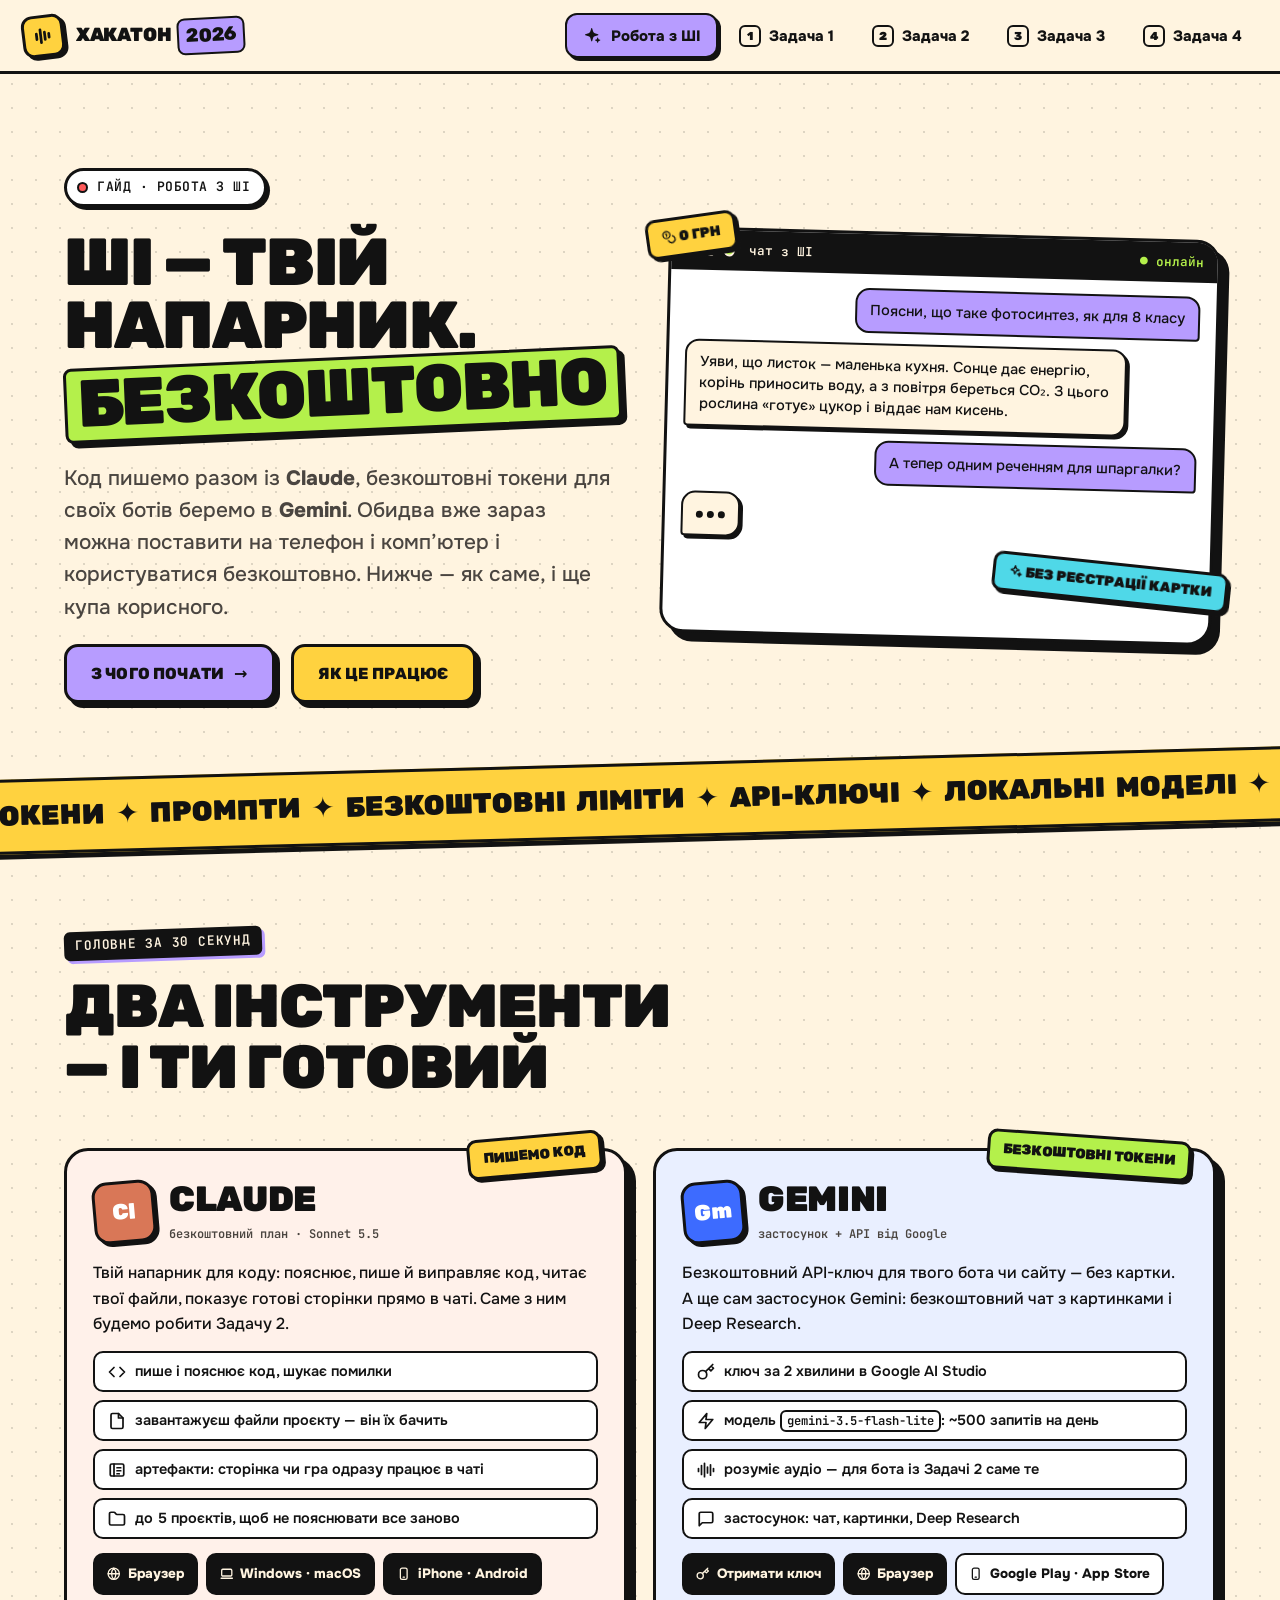
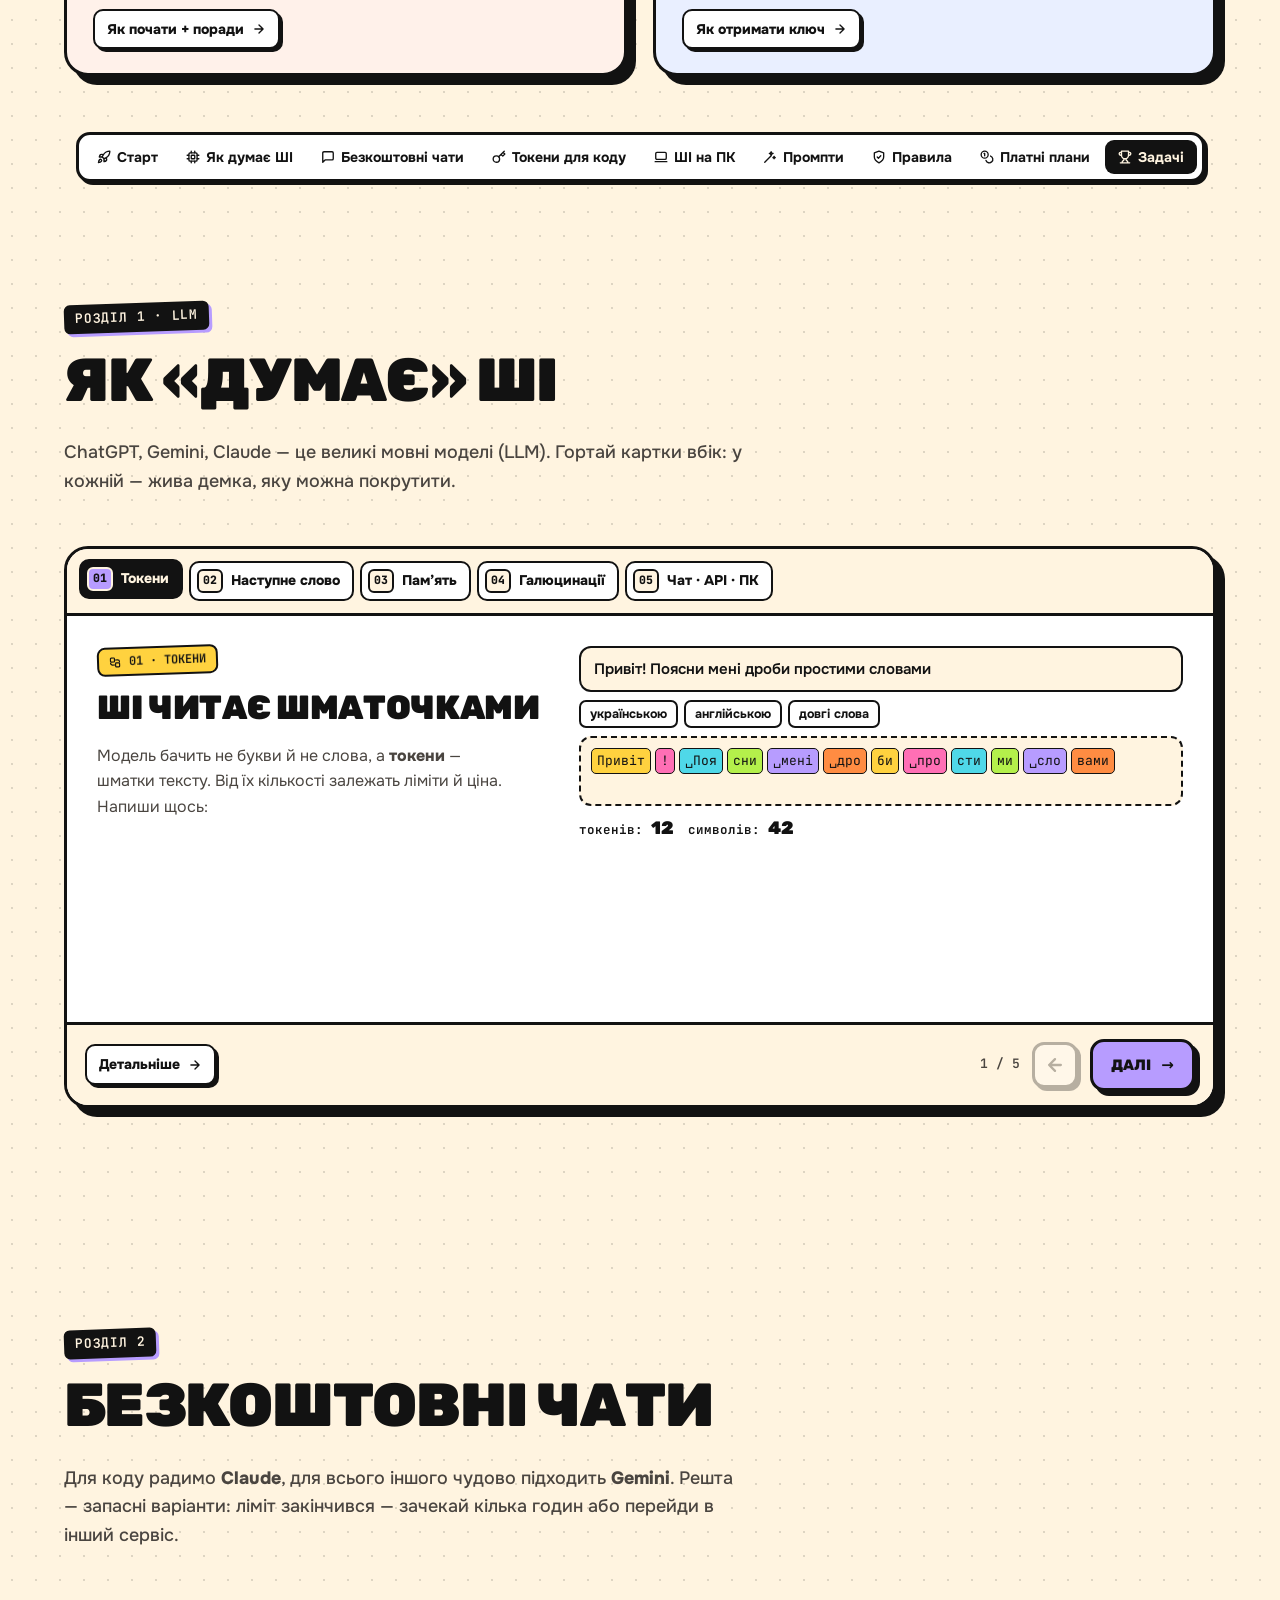
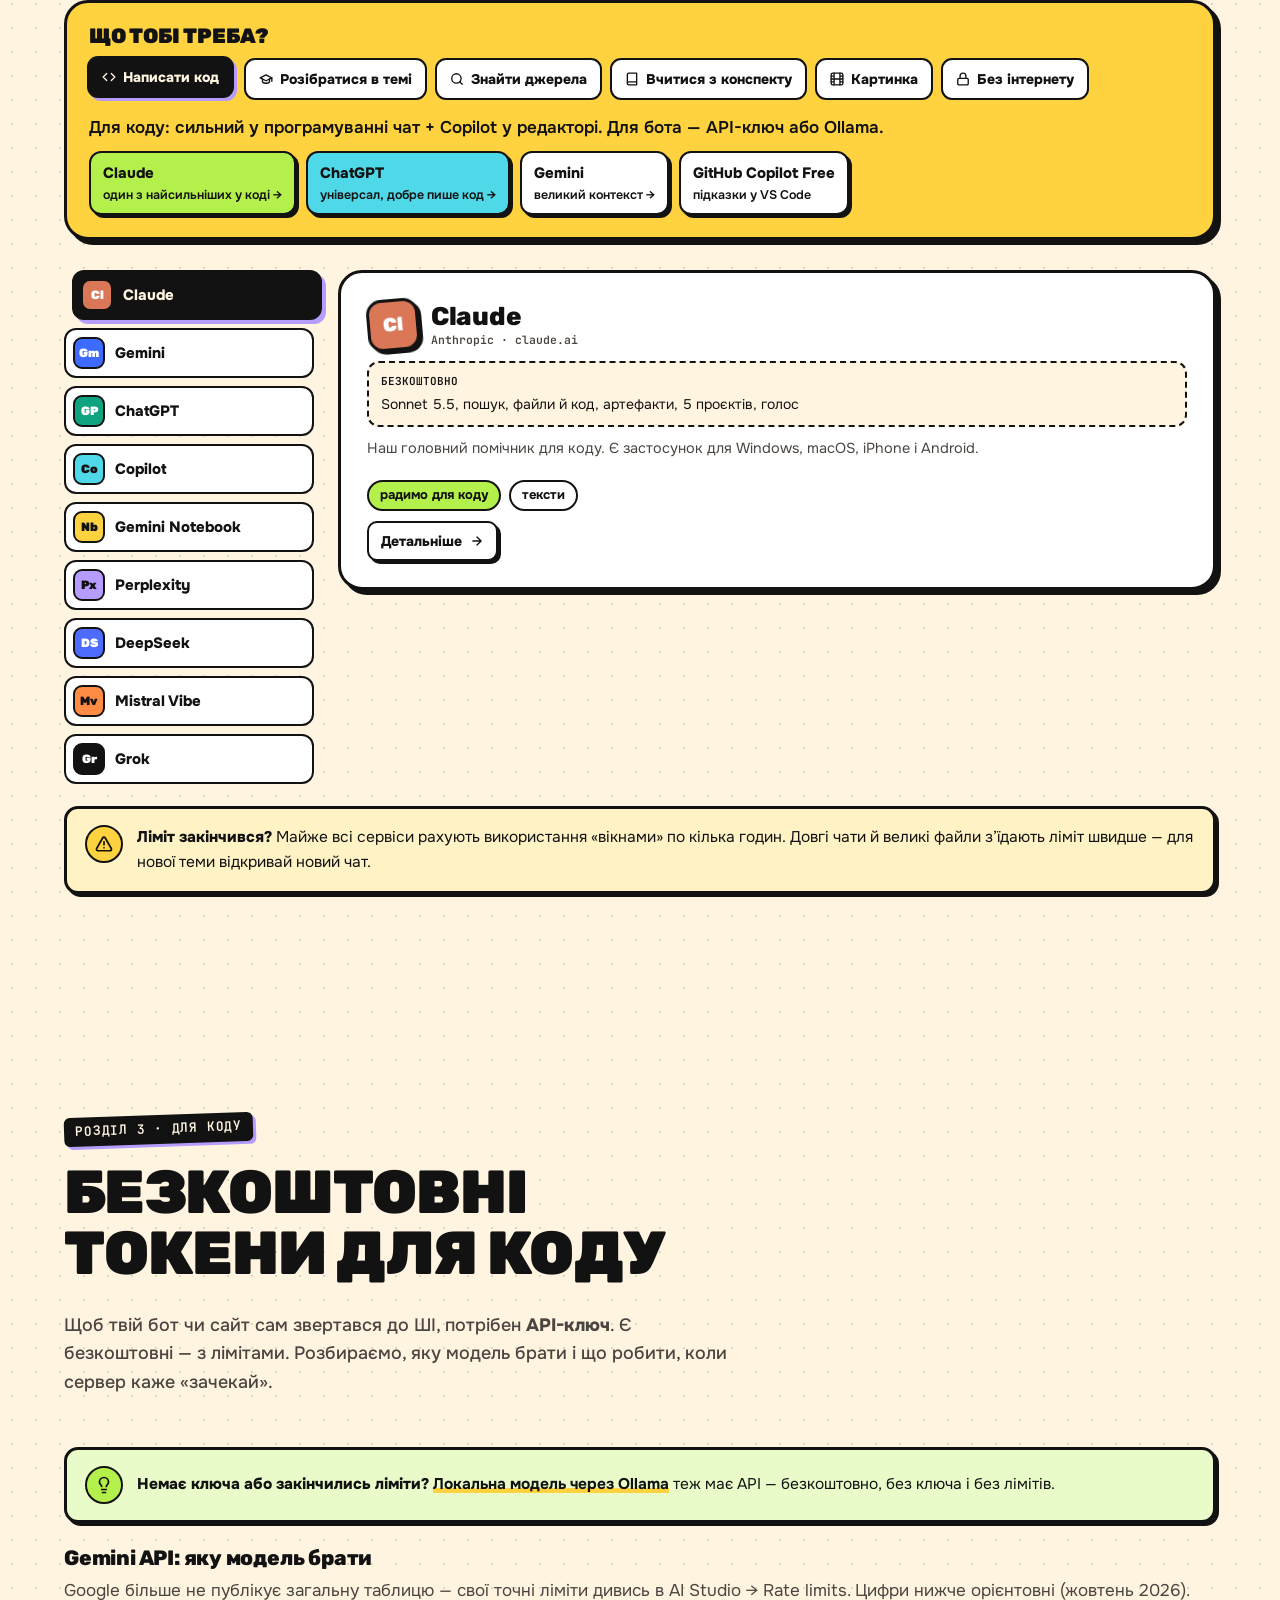
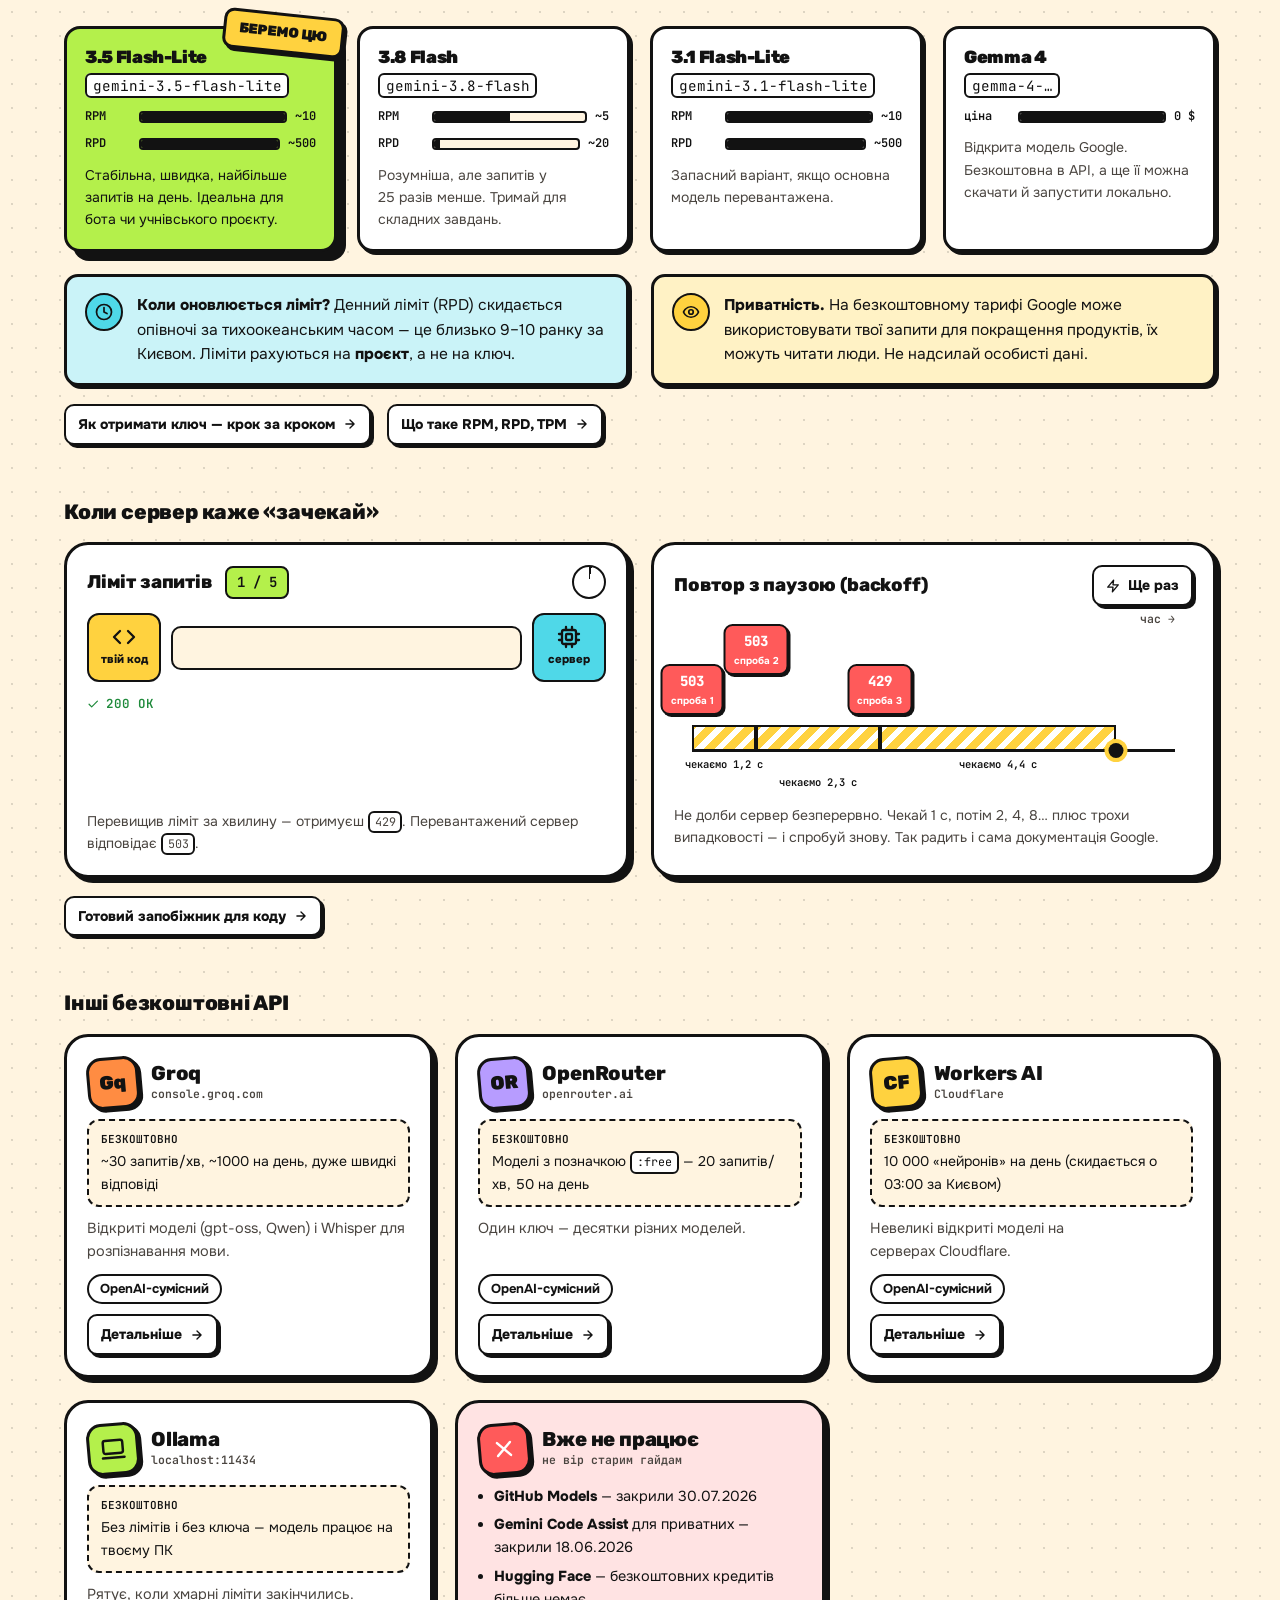
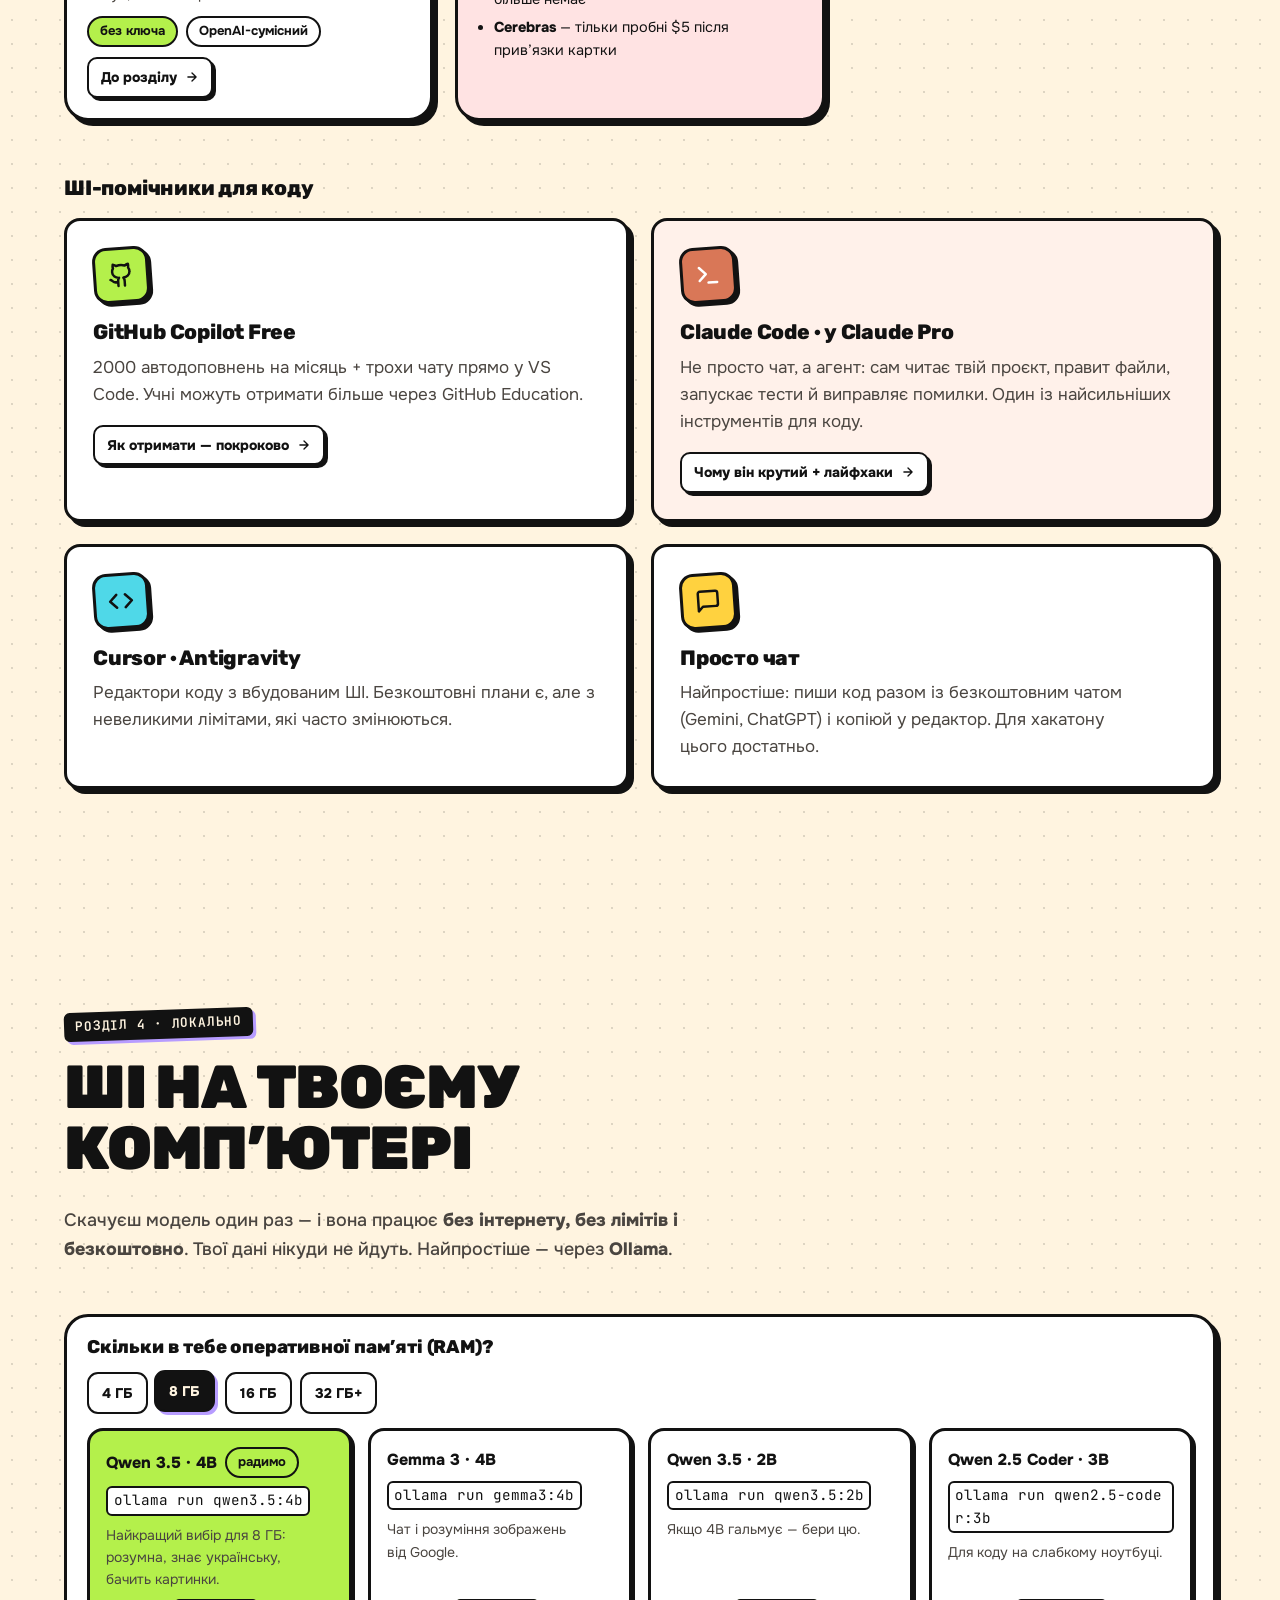
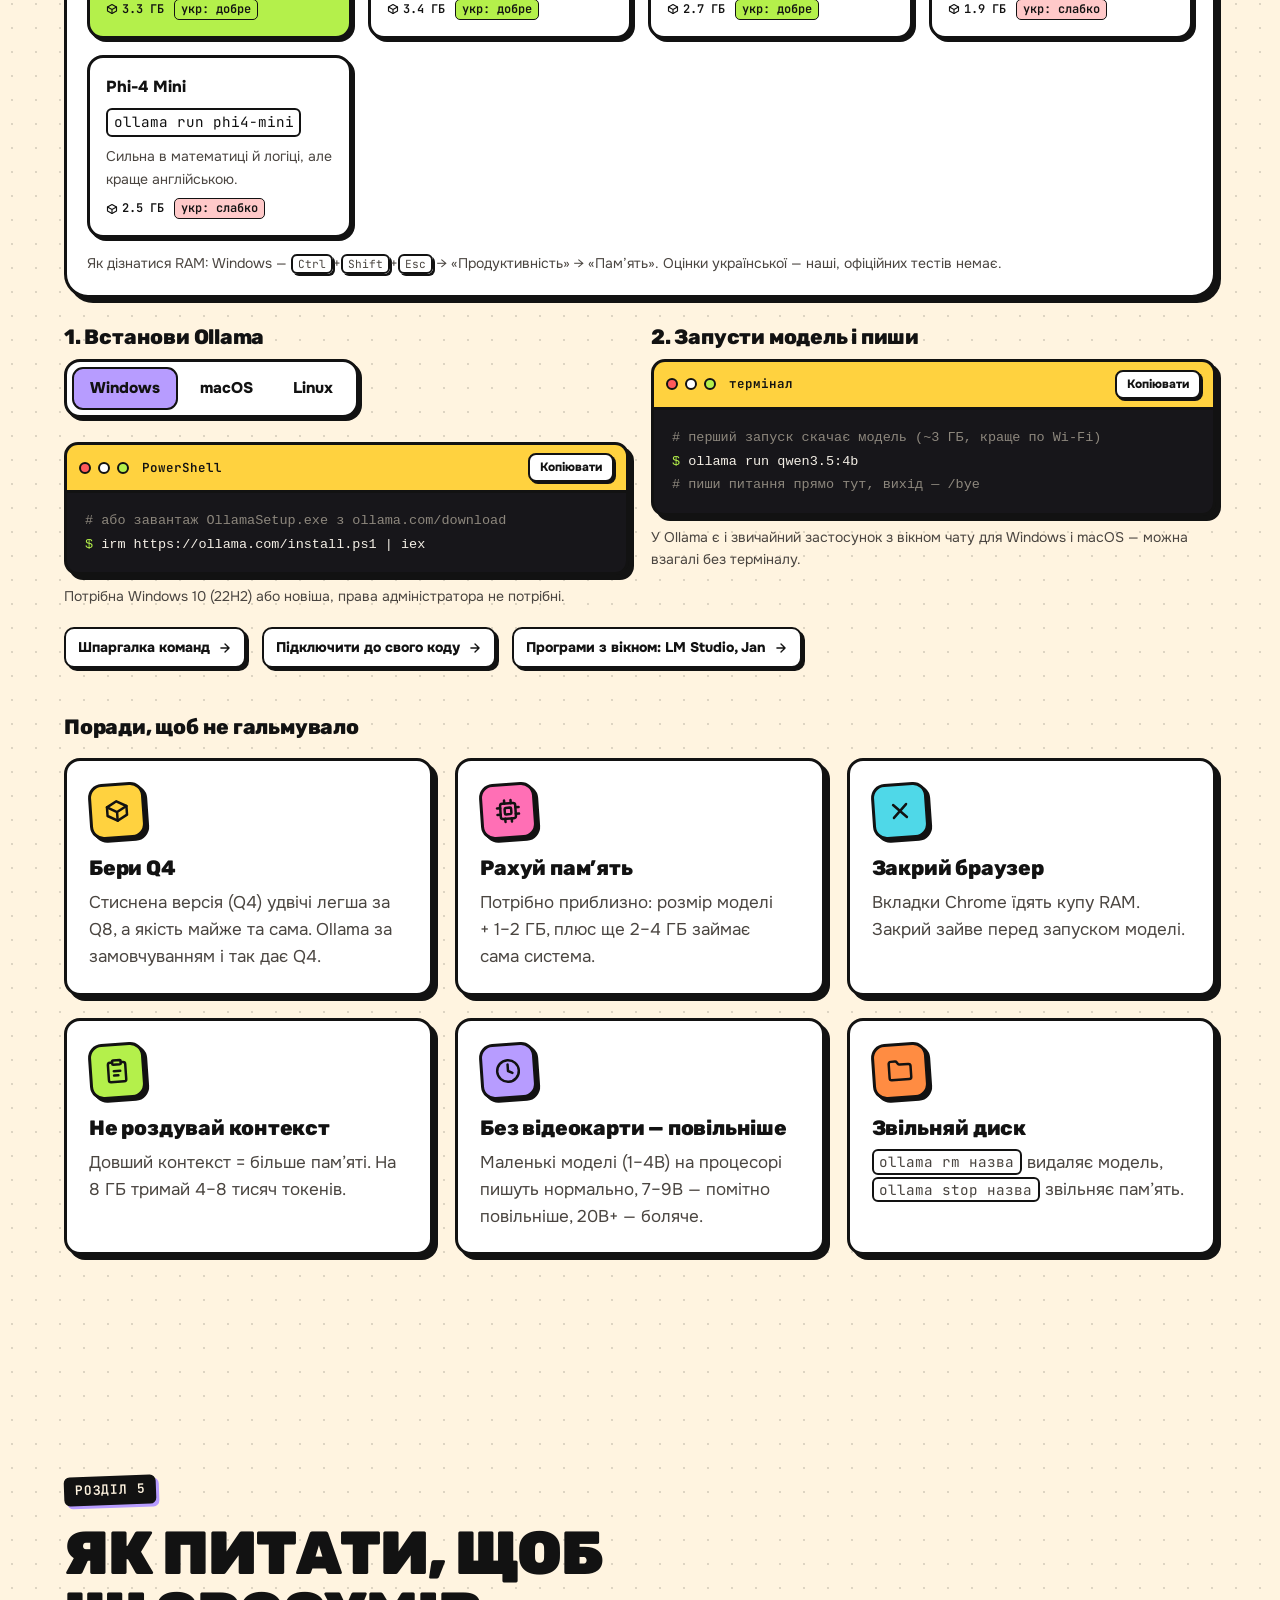
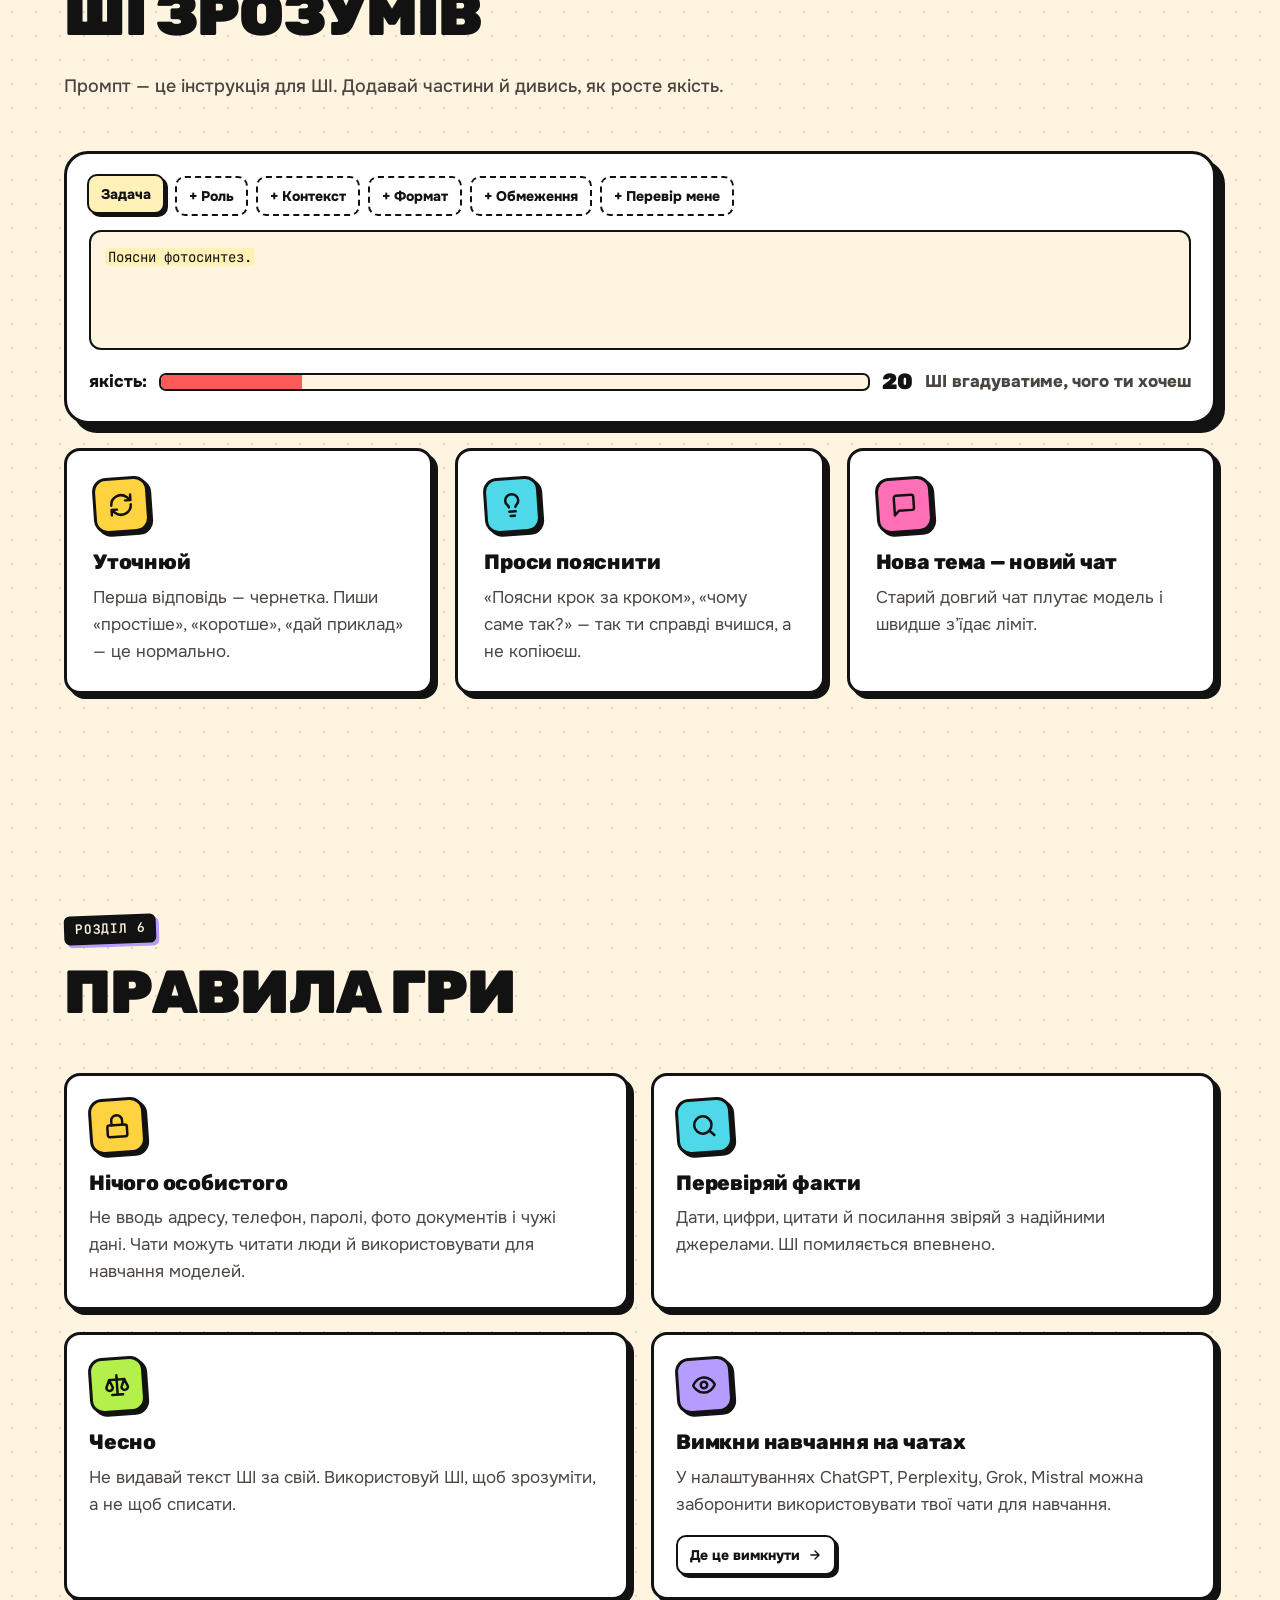
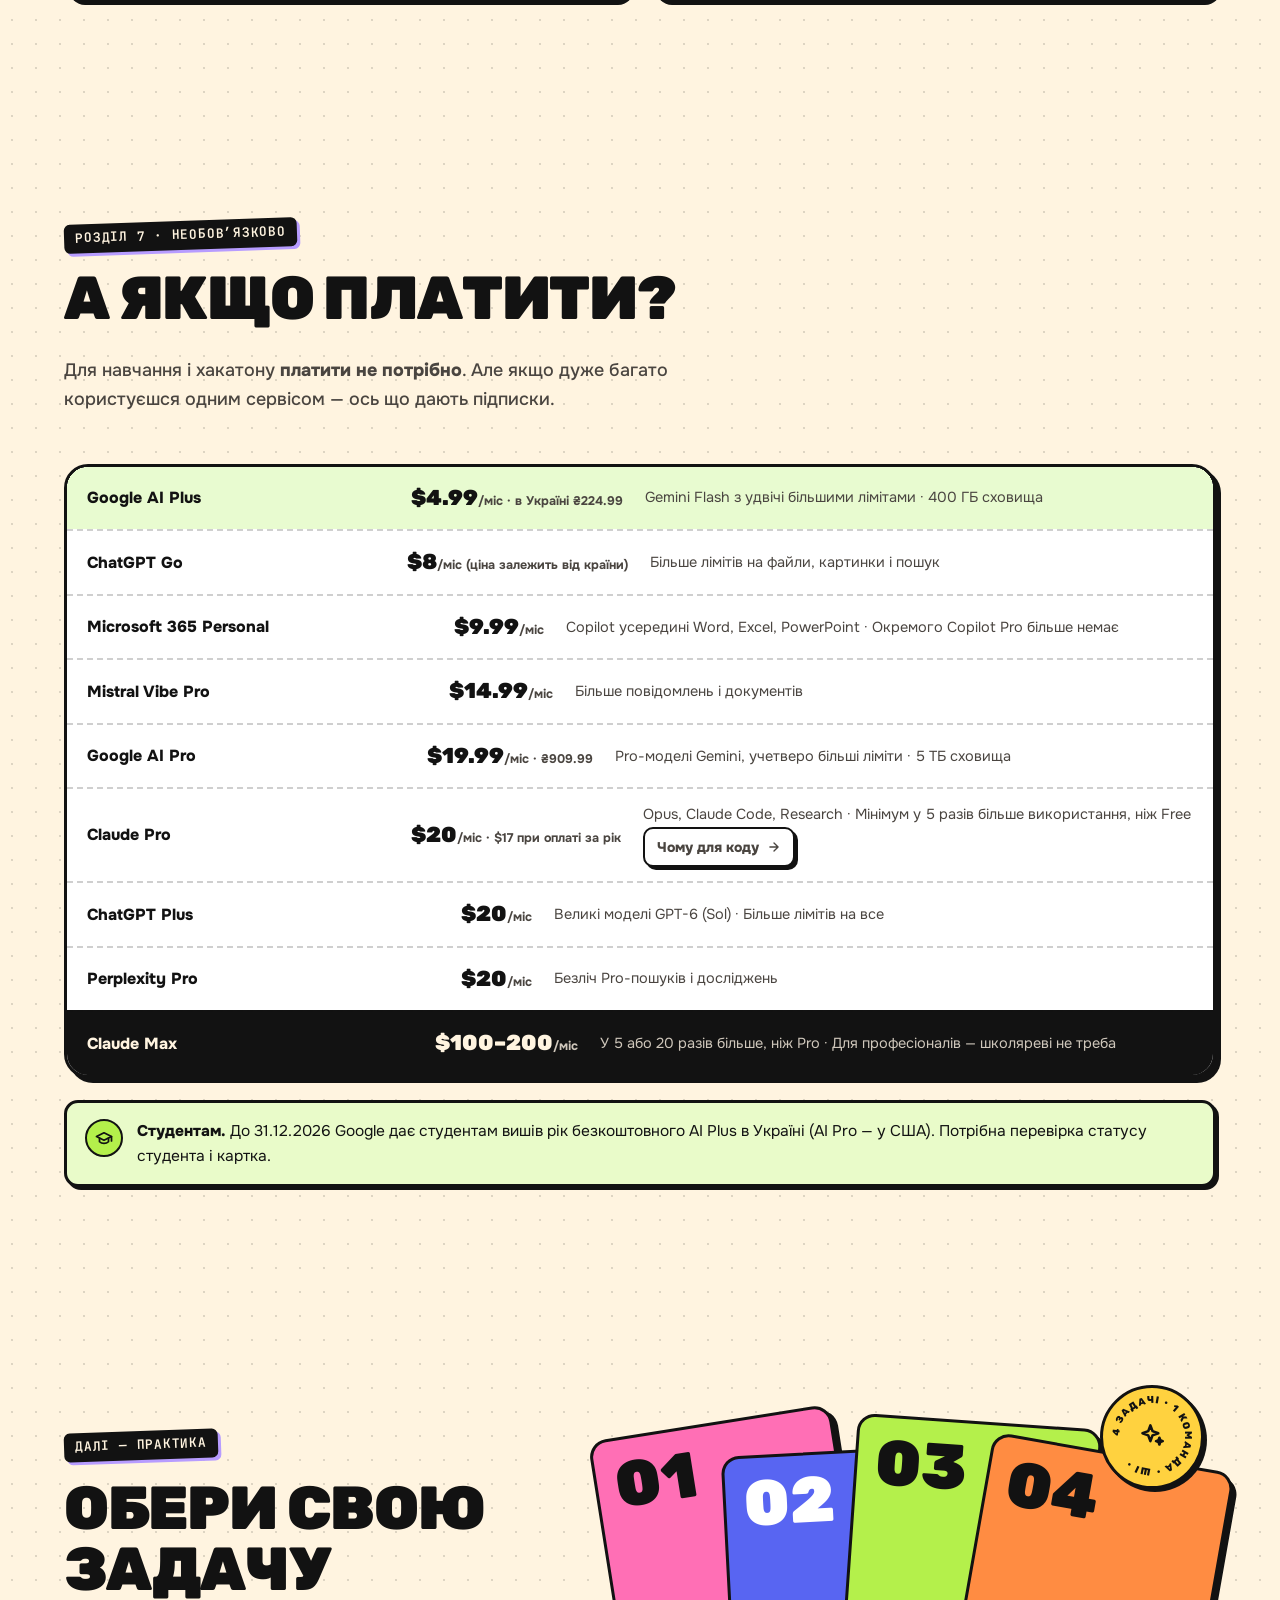
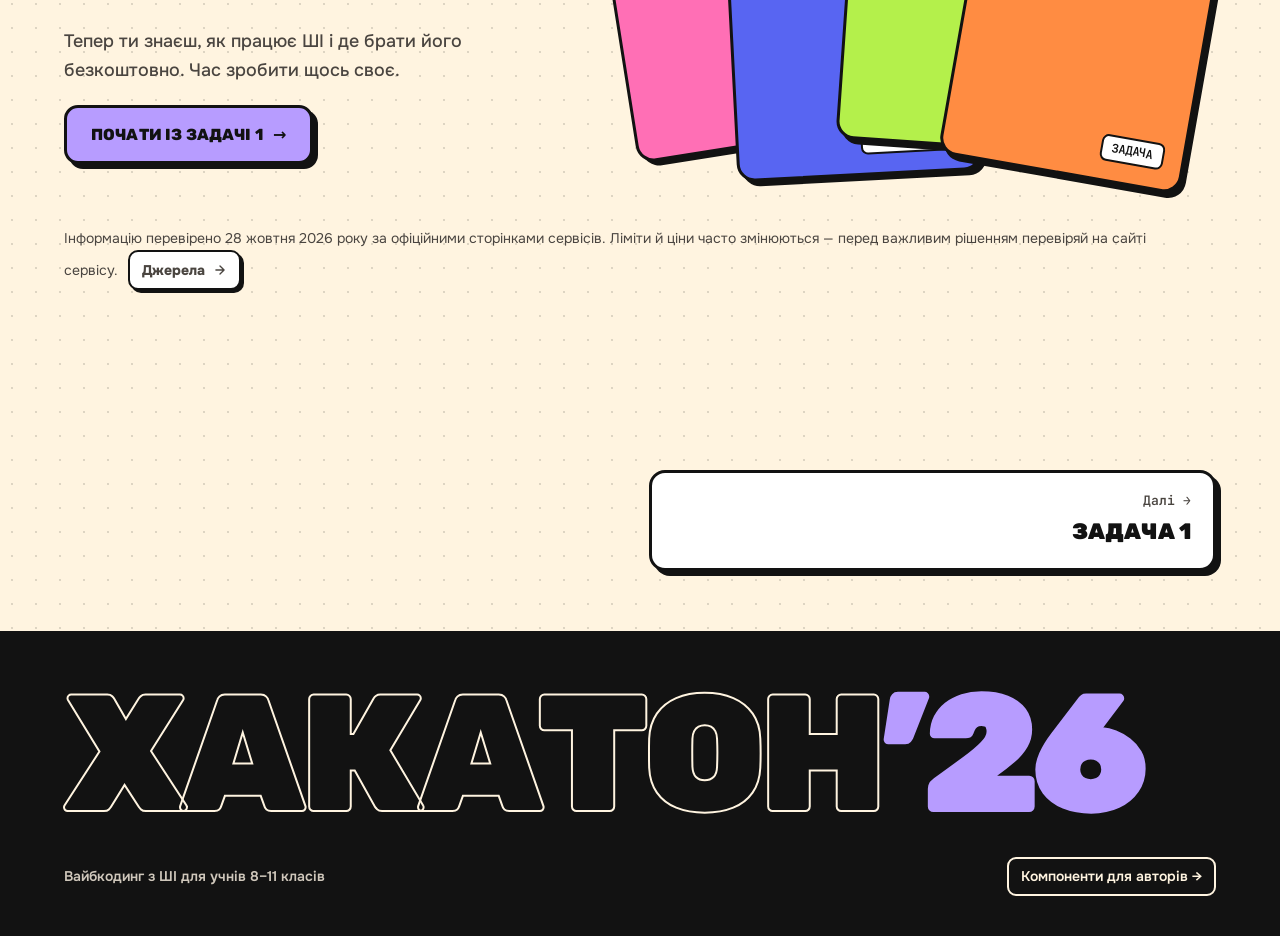
==== commit cfdf5508: "Фокус: Claude для коду, Gemini для безкоштовних токенів - блок «З чого почати»: Claude (браузер, Win" ====
--- a/index.html
+++ b/index.html
@@ -10,10 +10,10 @@
   <link rel="preconnect" href="https://fonts.googleapis.com">
   <link rel="preconnect" href="https://fonts.gstatic.com" crossorigin>
   <link rel="stylesheet" href="https://fonts.googleapis.com/css2?family=Rubik:wght@500;700;800;900&family=Onest:wght@400;500;600;700;800&family=JetBrains+Mono:wght@400;600&display=swap">
-  <link rel="stylesheet" href="assets/css/style.css?v=8">
-  <link rel="stylesheet" href="assets/css/home.css?v=8">
-  <script src="assets/js/main.js?v=8"></script>
-  <script src="assets/js/home.js?v=8" defer></script>
+  <link rel="stylesheet" href="assets/css/style.css?v=9">
+  <link rel="stylesheet" href="assets/css/home.css?v=9">
+  <script src="assets/js/main.js?v=9"></script>
+  <script src="assets/js/home.js?v=9" defer></script>
 </head>
 <body data-page="home">
 <site-nav></site-nav>
@@ -25,9 +25,9 @@
     <div>
       <span class="eyebrow reveal"><span class="dot"></span> Гайд · Робота з ШІ</span>
       <h1 class="reveal">ШІ — твій напарник. <span class="mark-box" style="--mc:var(--lime);--mt:var(--ink)">Безкоштовно</span></h1>
-      <p class="lead reveal">Як «думає» штучний інтелект, які сервіси можна юзати без грошей, де взяти безкоштовні токени для коду і як запустити ШІ прямо на своєму ноутбуці. Коротко, а по кожному пункту можна дізнатися більше.</p>
+      <p class="lead reveal">Код пишемо разом із <b>Claude</b>, безкоштовні токени для своїх ботів беремо в <b>Gemini</b>. Обидва вже зараз можна поставити на телефон і комп’ютер і користуватися безкоштовно. Нижче — як саме, і ще купа корисного.</p>
       <div class="btn-row reveal">
-        <a class="btn btn-primary" href="#free">Що безкоштовно <span class="arr">→</span></a>
+        <a class="btn btn-primary" href="#start">З чого почати <span class="arr">→</span></a>
         <a class="btn btn-yellow" href="#llm">Як це працює</a>
       </div>
     </div>
@@ -43,8 +43,53 @@
 
   <div class="marquee" style="--mq-bg:var(--yellow);--mq-r:-1.5deg;margin-bottom:34px" aria-hidden="true"><div class="marquee-track"><span>токени ✦ промпти ✦ безкоштовні ліміти ✦ API-ключі ✦ локальні моделі ✦ ollama ✦ gemini ✦ chatgpt ✦ токени ✦ промпти ✦ безкоштовні ліміти ✦ API-ключі ✦ локальні моделі ✦ ollama ✦ gemini ✦ chatgpt ✦ </span><span>токени ✦ промпти ✦ безкоштовні ліміти ✦ API-ключі ✦ локальні моделі ✦ ollama ✦ gemini ✦ chatgpt ✦ токени ✦ промпти ✦ безкоштовні ліміти ✦ API-ключі ✦ локальні моделі ✦ ollama ✦ gemini ✦ chatgpt ✦ </span></div></div>
 
+  <!-- ============ З ЧОГО ПОЧАТИ ============ -->
+  <section class="section-tight container" id="start">
+    <div class="section-head reveal">
+      <span class="kicker">Головне за 30 секунд</span>
+      <h2>Два інструменти — і ти готовий</h2>
+    </div>
+    <div class="start-grid">
+      <article class="start-card claude reveal">
+        <span class="sticker start-tag" style="--c:var(--yellow);--r:-5deg">пишемо код</span>
+        <div class="start-top"><span class="svc-logo" style="--c:#d97757;--t:#fff">Cl</span><div><h3>Claude</h3><small>безкоштовний план · Sonnet 5.5</small></div></div>
+        <p>Твій напарник для коду: пояснює, пише й виправляє код, читає твої файли, показує готові сторінки прямо в чаті. Саме з ним будемо робити Задачу 2.</p>
+        <ul class="start-list">
+          <li><svg class="i"><use href="#i-code"/></svg> пише і пояснює код, шукає помилки</li>
+          <li><svg class="i"><use href="#i-file"/></svg> завантажуєш файли проєкту — він їх бачить</li>
+          <li><svg class="i"><use href="#i-panel"/></svg> артефакти: сторінка чи гра одразу працює в чаті</li>
+          <li><svg class="i"><use href="#i-folder"/></svg> до 5 проєктів, щоб не пояснювати все заново</li>
+        </ul>
+        <div class="dl-row">
+          <a class="dl" href="https://claude.ai" target="_blank" rel="noopener"><svg class="i"><use href="#i-globe"/></svg> Браузер</a>
+          <a class="dl" href="https://claude.ai/download" target="_blank" rel="noopener"><svg class="i"><use href="#i-laptop"/></svg> Windows · macOS</a>
+          <a class="dl" href="https://claude.ai/download" target="_blank" rel="noopener"><svg class="i"><use href="#i-phone"/></svg> iPhone · Android</a>
+        </div>
+        <button class="more" type="button" data-drawer="d-claude" data-title="Claude">Як почати + поради <svg class="i"><use href="#i-arrow"/></svg></button>
+      </article>
+      <article class="start-card gemini reveal" style="--i:1">
+        <span class="sticker start-tag" style="--c:var(--lime);--r:4deg">безкоштовні токени</span>
+        <div class="start-top"><span class="svc-logo" style="--c:var(--blue);--t:#fff">Gm</span><div><h3>Gemini</h3><small>застосунок + API від Google</small></div></div>
+        <p>Безкоштовний API-ключ для твого бота чи сайту — без картки. А ще сам застосунок Gemini: безкоштовний чат з картинками і Deep Research.</p>
+        <ul class="start-list">
+          <li><svg class="i"><use href="#i-key"/></svg> ключ за 2 хвилини в Google AI Studio</li>
+          <li><svg class="i"><use href="#i-zap"/></svg> модель <code>gemini-3.5-flash-lite</code>: ~500 запитів на день</li>
+          <li><svg class="i"><use href="#i-audio"/></svg> розуміє аудіо — для бота із Задачі 2 саме те</li>
+          <li><svg class="i"><use href="#i-message"/></svg> застосунок: чат, картинки, Deep Research</li>
+        </ul>
+        <div class="dl-row">
+          <a class="dl" href="https://aistudio.google.com/apikey" target="_blank" rel="noopener"><svg class="i"><use href="#i-key"/></svg> Отримати ключ</a>
+          <a class="dl" href="https://gemini.google.com" target="_blank" rel="noopener"><svg class="i"><use href="#i-globe"/></svg> Браузер</a>
+          <span class="dl"><svg class="i"><use href="#i-phone"/></svg> Google Play · App Store</span>
+        </div>
+        <button class="more" type="button" data-drawer="d-aistudio" data-title="Ключ Gemini">Як отримати ключ <svg class="i"><use href="#i-arrow"/></svg></button>
+      </article>
+    </div>
+  </section>
+
   <nav class="toc-bar container" aria-label="Розділи гайду">
     <div class="toc-inner">
+      <a href="#start"><svg class="i"><use href="#i-rocket"/></svg> Старт</a>
       <a href="#llm"><svg class="i"><use href="#i-cpu"/></svg> Як думає ШІ</a>
       <a href="#free"><svg class="i"><use href="#i-message"/></svg> Безкоштовні чати</a>
       <a href="#api"><svg class="i"><use href="#i-key"/></svg> Токени для коду</a>
@@ -67,7 +112,7 @@
     <div class="stepper lessons reveal" data-stepper data-final-href="#free" data-final-label="До чатів">
       <div class="stepper-stage">
 
-        <article class="step lesson" data-title="Токени" data-drawer="d-tokens">
+        <article class="step lesson" data-title="Токени" data-more="d-tokens">
           <span class="lesson-num" style="--c:var(--yellow)"><svg class="i"><use href="#i-blocks"/></svg> 01 · токени</span>
           <h3>ШІ читає шматочками</h3>
           <p>Модель бачить не букви й не слова, а <b>токени</b> — шматки тексту. Від їх кількості залежать ліміти й ціна. Напиши щось:</p>
@@ -83,7 +128,7 @@
           </div>
         </article>
 
-        <article class="step lesson" id="nextTok" data-title="Наступне слово" data-drawer="d-predict">
+        <article class="step lesson" id="nextTok" data-title="Наступне слово" data-more="d-predict">
           <span class="lesson-num" style="--c:var(--pink)"><svg class="i"><use href="#i-sparkles"/></svg> 02 · передбачення</span>
           <h3>Вгадує наступне слово</h3>
           <p>LLM — це дуже-дуже розумне автодоповнення. Вона рахує ймовірність кожного наступного токена і вибирає один. Покрути «температуру»:</p>
@@ -98,7 +143,7 @@
           </div>
         </article>
 
-        <article class="step lesson" id="ctx" data-title="Пам’ять" data-drawer="d-context">
+        <article class="step lesson" id="ctx" data-title="Пам’ять" data-more="d-context">
           <span class="lesson-num" style="--c:var(--cyan)"><svg class="i"><use href="#i-clipboard"/></svg> 03 · пам’ять</span>
           <h3>Контекстне вікно</h3>
           <p>Модель «пам’ятає» лише те, що вміщається в її вікно. Коли розмова дуже довга — найстаріше випадає. Дивись, що станеться з ім’ям:</p>
@@ -108,7 +153,7 @@
           </div>
         </article>
 
-        <article class="step lesson" data-title="Галюцинації" data-drawer="d-halluc">
+        <article class="step lesson" data-title="Галюцинації" data-more="d-halluc">
           <span class="lesson-num" style="--c:var(--red)"><svg class="i"><use href="#i-alert"/></svg> 04 · галюцинації</span>
           <h3>Впевнено вигадує</h3>
           <p>ШІ не «знає» факти — він генерує правдоподібний текст. Тому іноді вигадує дати, імена, книжки й посилання. Звучить переконливо — але це може бути неправда.</p>
@@ -119,7 +164,7 @@
           </div>
         </article>
 
-        <article class="step lesson" data-title="Чат · API · ПК" data-drawer="d-kinds">
+        <article class="step lesson" data-title="Чат · API · ПК" data-more="d-kinds">
           <span class="lesson-num" style="--c:var(--lime)"><svg class="i"><use href="#i-plug"/></svg> 05 · три способи</span>
           <h3>Модель, чат і API</h3>
           <p>Одна й та сама модель може жити в трьох місцях:</p>
@@ -139,14 +184,14 @@
     <div class="section-head reveal">
       <span class="kicker">Розділ 2</span>
       <h2>Безкоштовні чати</h2>
-      <p>Для навчання вистачить безкоштовних версій. Ліміти майже ніхто не публікує точними цифрами: закінчилися — зачекай кілька годин або перейди в інший сервіс.</p>
+      <p>Для коду радимо <b>Claude</b>, для всього іншого чудово підходить <b>Gemini</b>. Решта — запасні варіанти: ліміт закінчився — зачекай кілька годин або перейди в інший сервіс.</p>
     </div>
 
     <div class="chooser reveal" id="chooser">
       <h3>Що тобі треба?</h3>
       <div class="need-row">
+        <button type="button" data-need="code"><svg class="i"><use href="#i-code"/></svg> Написати код</button>
         <button type="button" data-need="learn"><svg class="i"><use href="#i-school"/></svg> Розібратися в темі</button>
-        <button type="button" data-need="code"><svg class="i"><use href="#i-code"/></svg> Написати код</button>
         <button type="button" data-need="sources"><svg class="i"><use href="#i-search"/></svg> Знайти джерела</button>
         <button type="button" data-need="notes"><svg class="i"><use href="#i-book"/></svg> Вчитися з конспекту</button>
         <button type="button" data-need="images"><svg class="i"><use href="#i-film"/></svg> Картинка</button>
@@ -157,9 +202,9 @@
 
     <div class="picker reveal" data-picker id="svcPicker">
       <div class="picker-list" role="tablist" aria-label="Сервіси">
+        <button type="button" role="tab" data-pick="svc-claude"><span class="pl-logo" style="--c:#d97757;--t:#fff">Cl</span>Claude</button>
         <button type="button" role="tab" data-pick="svc-gemini"><span class="pl-logo" style="--c:var(--blue);--t:#fff">Gm</span>Gemini</button>
         <button type="button" role="tab" data-pick="svc-chatgpt"><span class="pl-logo" style="--c:#10a37f;--t:#fff">GP</span>ChatGPT</button>
-        <button type="button" role="tab" data-pick="svc-claude"><span class="pl-logo" style="--c:#d97757;--t:#fff">Cl</span>Claude</button>
         <button type="button" role="tab" data-pick="svc-copilot"><span class="pl-logo" style="--c:var(--cyan)">Co</span>Copilot</button>
         <button type="button" role="tab" data-pick="svc-notebook"><span class="pl-logo" style="--c:var(--yellow)">Nb</span>Gemini Notebook</button>
         <button type="button" role="tab" data-pick="svc-perplexity"><span class="pl-logo" style="--c:var(--lilac)">Px</span>Perplexity</button>
@@ -168,11 +213,18 @@
         <button type="button" role="tab" data-pick="svc-grok"><span class="pl-logo" style="--c:var(--ink);--t:#fff">Gr</span>Grok</button>
       </div>
       <div class="picker-stage">
+        <article class="svc" id="svc-claude">
+          <div class="svc-top"><span class="svc-logo" style="--c:#d97757;--t:#fff">Cl</span><div><h3>Claude</h3><small>Anthropic · claude.ai</small></div></div>
+          <div class="svc-free"><b>Безкоштовно</b>Sonnet 5.5, пошук, файли й код, артефакти, 5 проєктів, голос</div>
+          <p>Наш головний помічник для коду. Є застосунок для Windows, macOS, iPhone і Android.</p>
+          <div class="chip-row"><span class="chip green">радимо для коду</span><span class="chip">тексти</span></div>
+          <button class="more" type="button" data-drawer="d-claude" data-title="Claude">Детальніше <svg class="i"><use href="#i-arrow"/></svg></button>
+        </article>
         <article class="svc" id="svc-gemini">
           <div class="svc-top"><span class="svc-logo" style="--c:var(--blue);--t:#fff">Gm</span><div><h3>Gemini</h3><small>Google · gemini.google.com</small></div></div>
           <div class="svc-free"><b>Безкоштовно</b>Режим «Авто» (найчастіше Flash-Lite), картинки, Deep Research, Canvas, голос</div>
           <p>Найзручніший старт: вхід через Google-акаунт, є українська.</p>
-          <div class="chip-row"><span class="chip green">радимо для старту</span><span class="chip">українською</span></div>
+          <div class="chip-row"><span class="chip green">радимо: API-ключ</span><span class="chip">українською</span></div>
           <button class="more" type="button" data-drawer="d-gemini" data-title="Gemini">Детальніше <svg class="i"><use href="#i-arrow"/></svg></button>
         </article>
         <article class="svc" id="svc-chatgpt">
@@ -181,13 +233,6 @@
           <p>Універсал: тексти, пояснення, код.</p>
           <div class="chip-row"><span class="chip">універсал</span><span class="chip">картинки</span></div>
           <button class="more" type="button" data-drawer="d-chatgpt" data-title="ChatGPT">Детальніше <svg class="i"><use href="#i-arrow"/></svg></button>
-        </article>
-        <article class="svc" id="svc-claude">
-          <div class="svc-top"><span class="svc-logo" style="--c:#d97757;--t:#fff">Cl</span><div><h3>Claude</h3><small>Anthropic · claude.ai</small></div></div>
-          <div class="svc-free"><b>Безкоштовно</b>Sonnet 5.5, пошук, файли, артефакти, 5 проєктів, голос</div>
-          <p>Дуже сильний у текстах і коді.</p>
-          <div class="chip-row"><span class="chip">тексти</span><span class="chip">код</span></div>
-          <button class="more" type="button" data-drawer="d-claude" data-title="Claude">Детальніше <svg class="i"><use href="#i-arrow"/></svg></button>
         </article>
         <article class="svc" id="svc-copilot">
           <div class="svc-top"><span class="svc-logo" style="--c:var(--cyan)">Co</span><div><h3>Copilot</h3><small>Microsoft · copilot.microsoft.com</small></div></div>
@@ -585,7 +630,7 @@
   /* «Що тобі треба?» */
   window.CHOOSER = {
     learn:   { why: "Для пояснень тем підійде будь-який чат. Проси «поясни як для 9 класу» і приклади.", picks: [
-      { name: "Gemini", note: "українською, є картинки", c: "var(--lime)", svc: "svc-gemini" }, { name: "Claude", note: "пояснює дуже зрозуміло", c: "var(--cyan)", svc: "svc-claude" }, { name: "ChatGPT", note: "універсал", c: "var(--white)", svc: "svc-chatgpt" } ] },
+      { name: "Claude", note: "пояснює дуже зрозуміло", c: "var(--lime)", svc: "svc-claude" }, { name: "Gemini", note: "українською, є картинки", c: "var(--cyan)", svc: "svc-gemini" }, { name: "ChatGPT", note: "універсал", c: "var(--white)", svc: "svc-chatgpt" } ] },
     code:    { why: "Для коду: сильний у програмуванні чат + Copilot у редакторі. Для бота — API-ключ або Ollama.", picks: [
       { name: "Claude", note: "один з найсильніших у коді", c: "var(--lime)", svc: "svc-claude" }, { name: "ChatGPT", note: "універсал, добре пише код", c: "var(--cyan)", svc: "svc-chatgpt" }, { name: "Gemini", note: "великий контекст", c: "var(--white)", svc: "svc-gemini" }, { name: "GitHub Copilot Free", note: "підказки у VS Code", c: "var(--white)" } ] },
     sources: { why: "Коли потрібні джерела — бери пошуковик з ШІ і завжди відкривай посилання.", picks: [
@@ -729,6 +774,12 @@
 
 <template id="d-claude">
   <h3>Claude (безкоштовний план)</h3>
+  <h4>Як почати</h4>
+  <ol>
+    <li>Відкрий <a class="link" href="https://claude.ai" target="_blank" rel="noopener">claude.ai</a> або завантаж застосунок: <a class="link" href="https://claude.ai/download" target="_blank" rel="noopener">claude.ai/download</a> — для Windows і macOS; на телефоні шукай «Claude» у Google Play чи App Store.</li>
+    <li>Зареєструйся через пошту або Google-акаунт. Картка не потрібна.</li>
+    <li>Пиши завдання — і вперед. Акаунт один на всіх пристроях: почав на ПК, продовжив з телефона.</li>
+  </ol>
   <h4>Що є безкоштовно</h4>
   <ul>
     <li>Моделі Sonnet 5.5 (і Haiku). Opus і Fable — тільки в платних планах.</li>
@@ -737,6 +788,14 @@
   </ul>
   <h4>Ліміти</h4>
   <p>Без фіксованої кількості повідомлень: ліміт поновлюється у «вікні» 5 годин. Коли закінчився — чекаєш або переходиш на Pro.</p>
+  <h4>Як робити Задачу 2 з Claude Free</h4>
+  <ul>
+    <li><b>Створи проєкт</b> «Discord-бот» і завантаж туди свої файли (наприклад, <code>bot.py</code>) — Claude бачитиме їх у кожному чаті проєкту.</li>
+    <li><b>Один крок — один чат:</b> окремо <code>/ping</code>, окремо <code>/join</code>, окремо запис. Так менше плутанини і ліміт тримається довше.</li>
+    <li><b>Скажи свій стек:</b> мова, бібліотека, Windows/macOS — і встав повний текст помилки з терміналу.</li>
+    <li><b>Проси пояснення,</b> а не лише код: тобі ж показувати й захищати свій проєкт.</li>
+    <li>У безкоштовному плані немає Claude Code, тому код копіюєш у свій редактор (VS Code) сам — для хакатону цього достатньо.</li>
+  </ul>
   <h4>Як витрачати менше</h4>
   <ul>
     <li>Пиши все потрібне одним повідомленням.</li>
--- a/assets/css/style.css
+++ b/assets/css/style.css
@@ -878,7 +878,7 @@
 /* ---------- Покроковий блок (одна картка за раз) ----------
    <div class="stepper" data-stepper data-final-href="#next" data-final-label="Далі">
      <div class="stepper-stage">
-       <article class="step" data-title="Токени" data-drawer="d-tokens">…</article>
+       <article class="step" data-title="Токени" data-more="d-tokens">…</article>
      </div>
    </div>
    Вкладки зверху і панель «Детальніше / Назад / Далі» знизу додає main.js. */
--- a/assets/css/home.css
+++ b/assets/css/home.css
@@ -297,3 +297,43 @@
 .picker-stage .svc-top h3 { font-size: 1.6rem; }
 .picker-stage .svc:hover { transform: none; box-shadow: var(--sh); }
 .rules-grid .card, .tips-grid .card { padding: 22px; }
+
+/* ---------- З чого почати ---------- */
+.start-grid { display: grid; grid-template-columns: 1fr 1fr; gap: 26px; }
+.start-card {
+  position: relative;
+  display: flex; flex-direction: column; gap: 14px;
+  padding: 28px 26px 24px;
+  border: var(--border);
+  border-radius: var(--radius-lg);
+  box-shadow: var(--sh-lg);
+}
+.start-card.claude { background: #fff1ea; }
+.start-card.gemini { background: #e9efff; }
+.start-tag { position: absolute; top: -16px; right: 22px; }
+.start-top { display: flex; align-items: center; gap: 14px; }
+.start-top .svc-logo { width: 62px; height: 62px; font-size: 22px; }
+.start-top h3 { margin: 0; font-family: var(--font-display); font-size: 2.2rem; font-weight: 900; text-transform: uppercase; }
+.start-top small { font-family: var(--font-mono); font-size: 12px; font-weight: 600; color: var(--muted); }
+.start-card > p { margin: 0; font-size: 16px; font-weight: 500; }
+.start-list { display: grid; gap: 8px; margin: 0; padding: 0; list-style: none; }
+.start-list li { position: relative; margin: 0; padding: 8px 12px 8px 40px; background: var(--white); border: 2px solid var(--ink); border-radius: 10px; font-size: 14.5px; font-weight: 600; line-height: 1.45; }
+.start-list .i { position: absolute; left: 13px; top: 10px; font-size: 18px; }
+.start-list code { white-space: normal; word-break: break-all; }
+.dl-row { display: flex; flex-wrap: wrap; gap: 8px; }
+.dl {
+  display: inline-flex; align-items: center; gap: 7px;
+  padding: 8px 12px;
+  background: var(--ink); color: var(--paper);
+  border: 2.5px solid var(--ink);
+  border-radius: 10px;
+  font-size: 13.5px; font-weight: 800;
+  transition: transform .15s var(--spring), box-shadow .15s;
+}
+a.dl:hover { transform: translate(-2px, -2px); box-shadow: 3px 3px 0 var(--accent); }
+span.dl { background: var(--white); color: var(--ink); }
+.start-card .more { align-self: flex-start; margin-top: auto; }
+@media (max-width: 860px) {
+  .start-grid { grid-template-columns: 1fr; gap: 30px; }
+  .start-top h3 { font-size: 1.7rem; }
+}
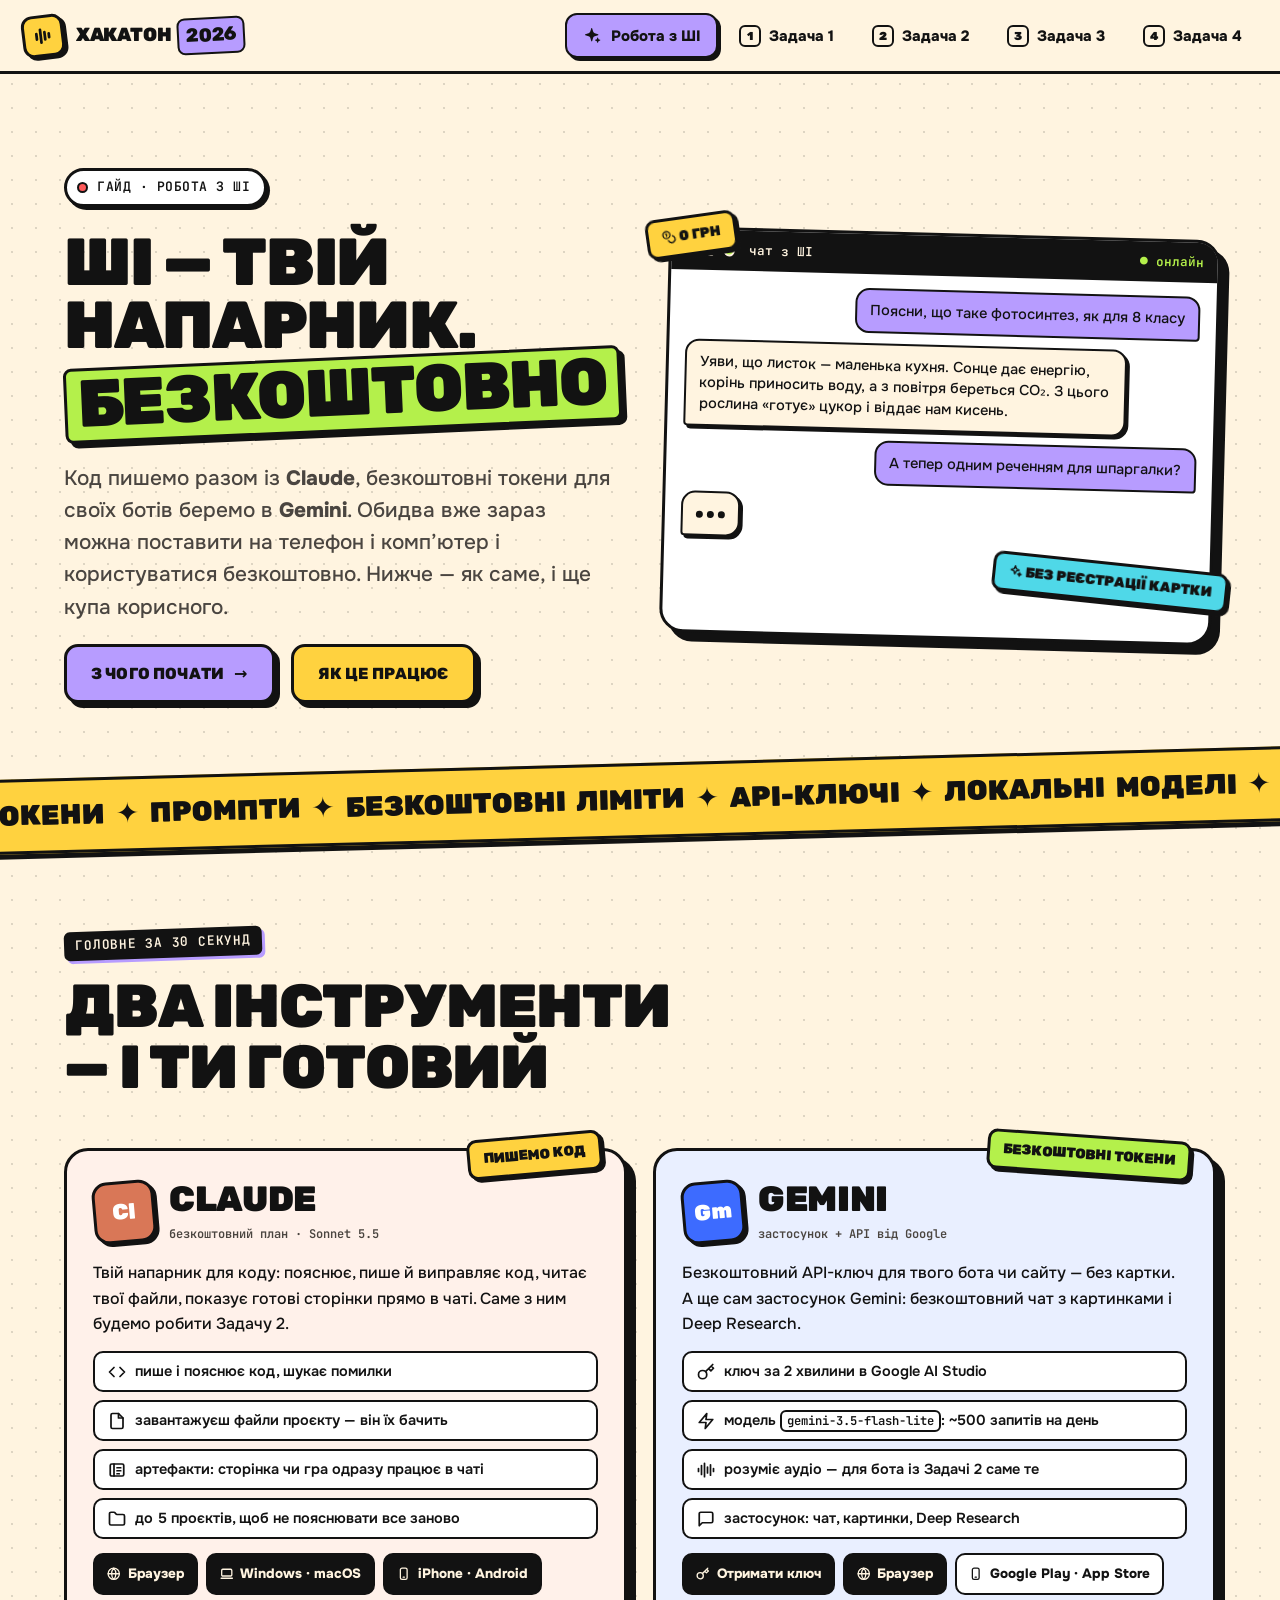
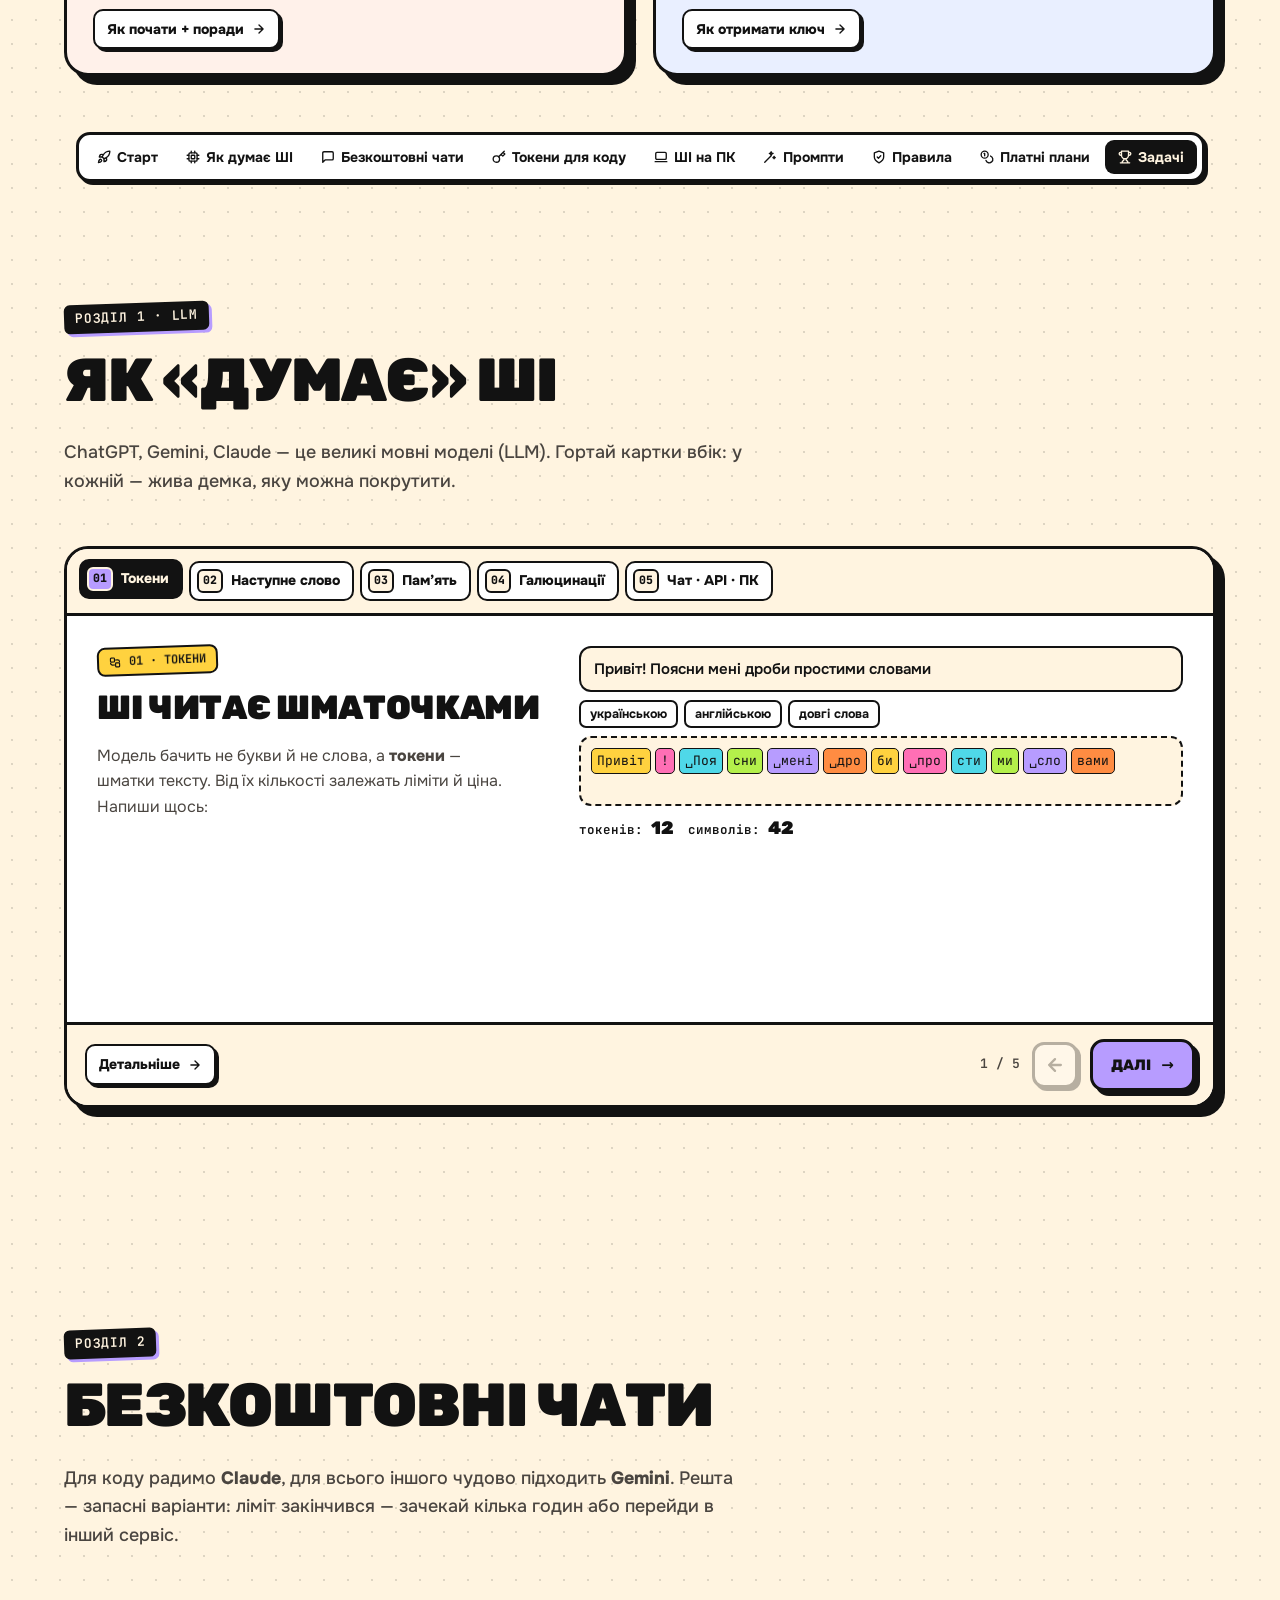
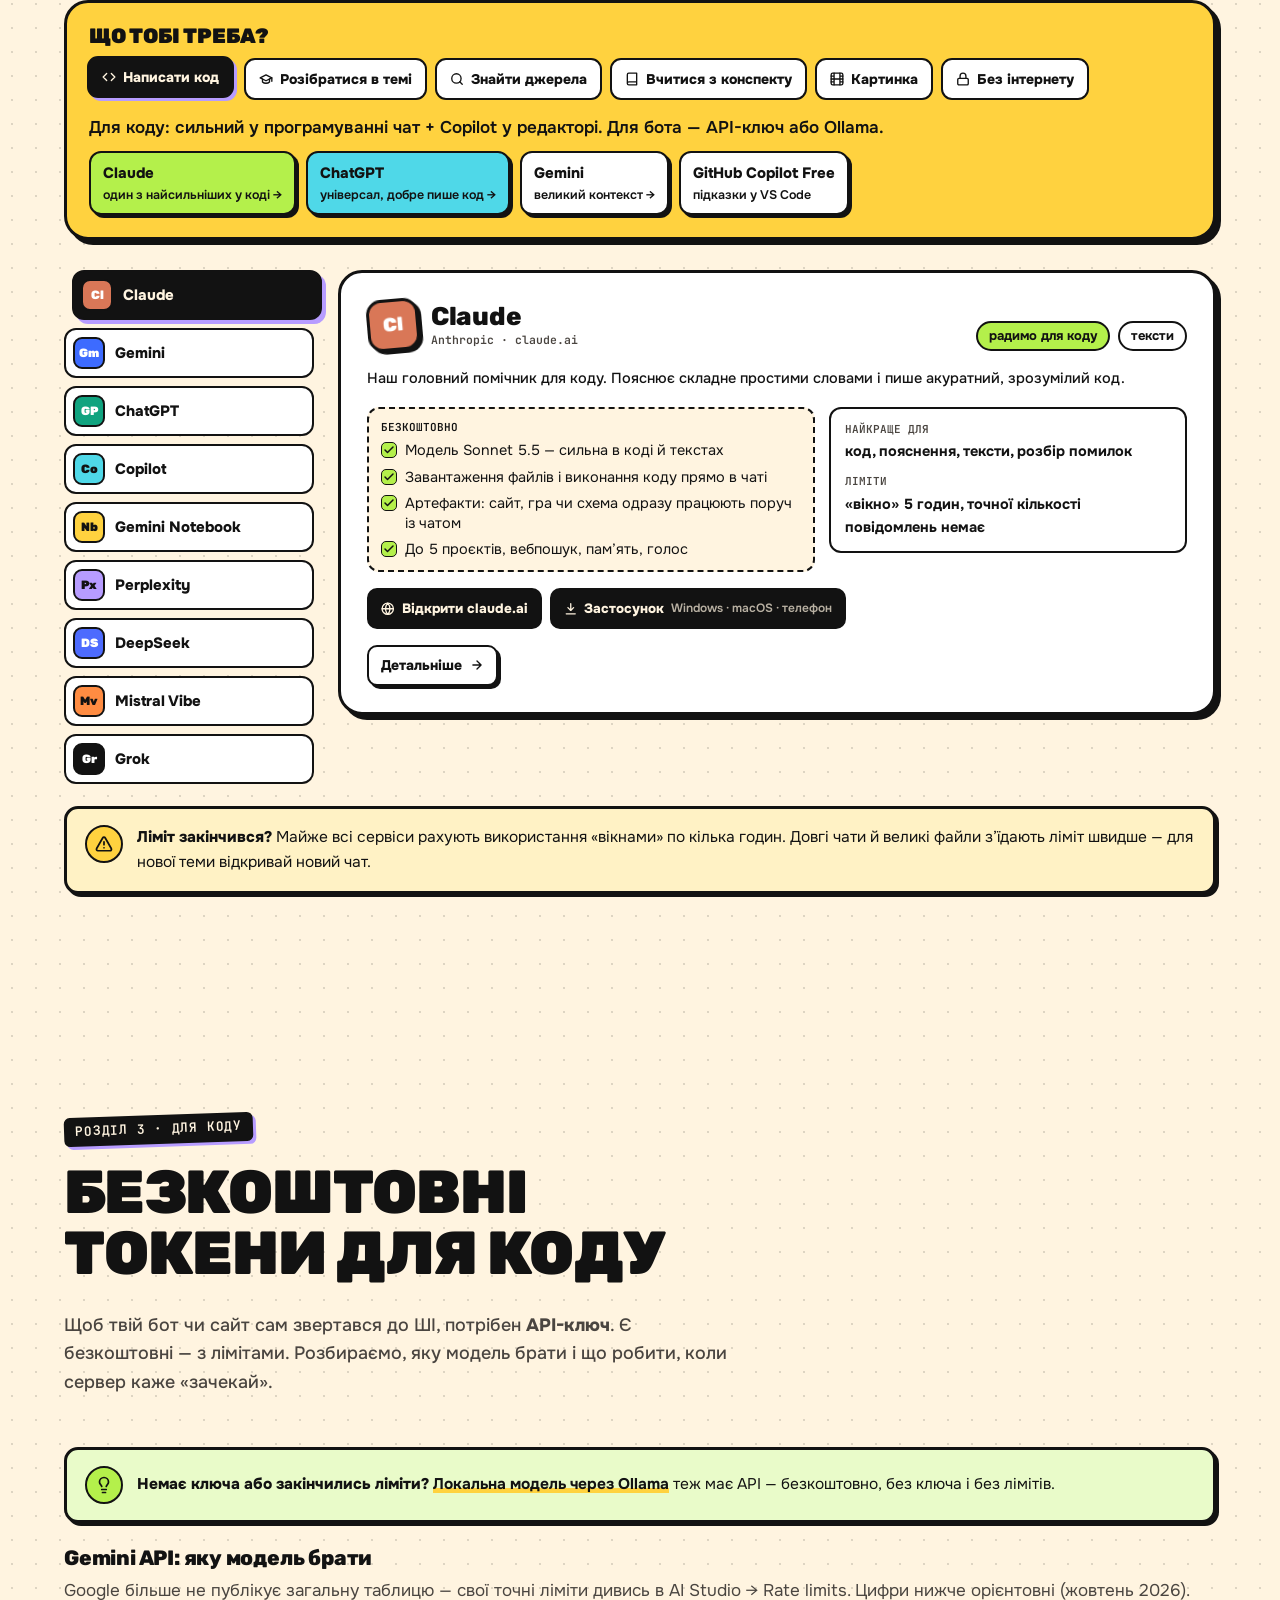
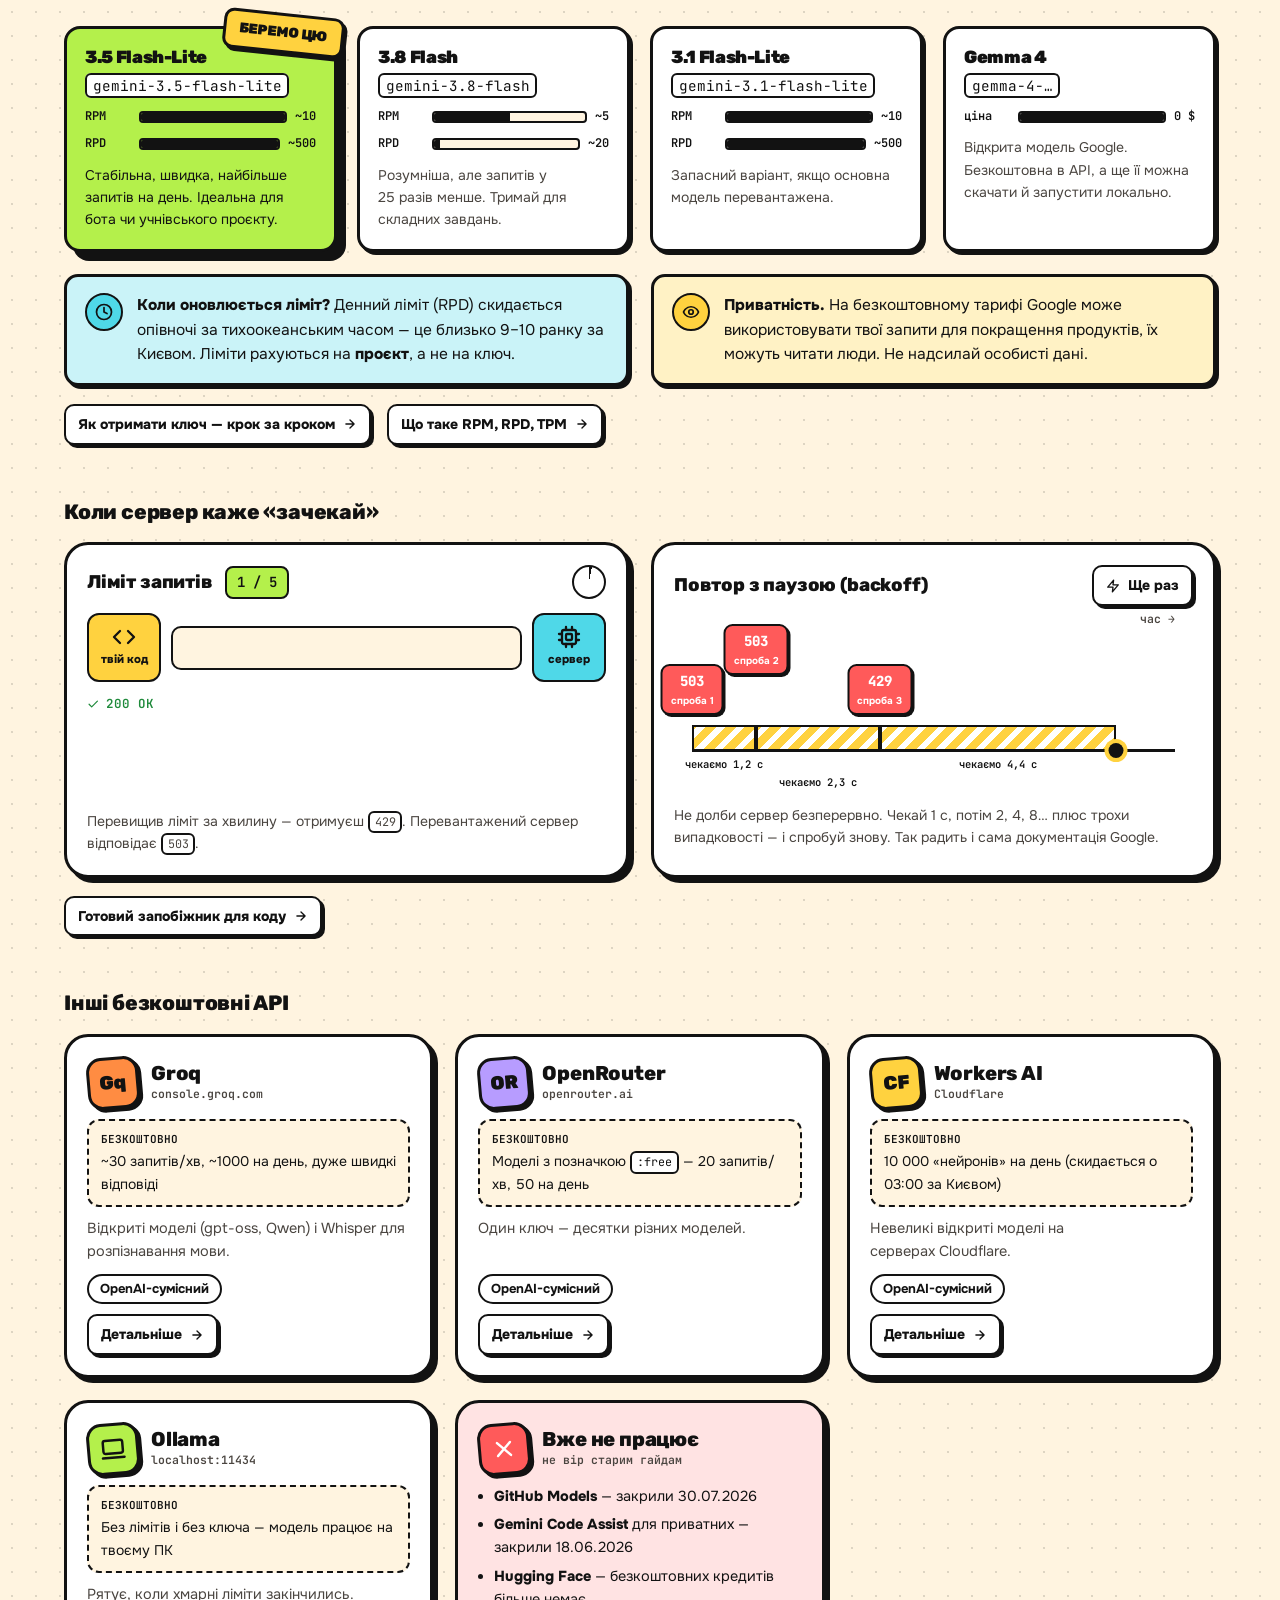
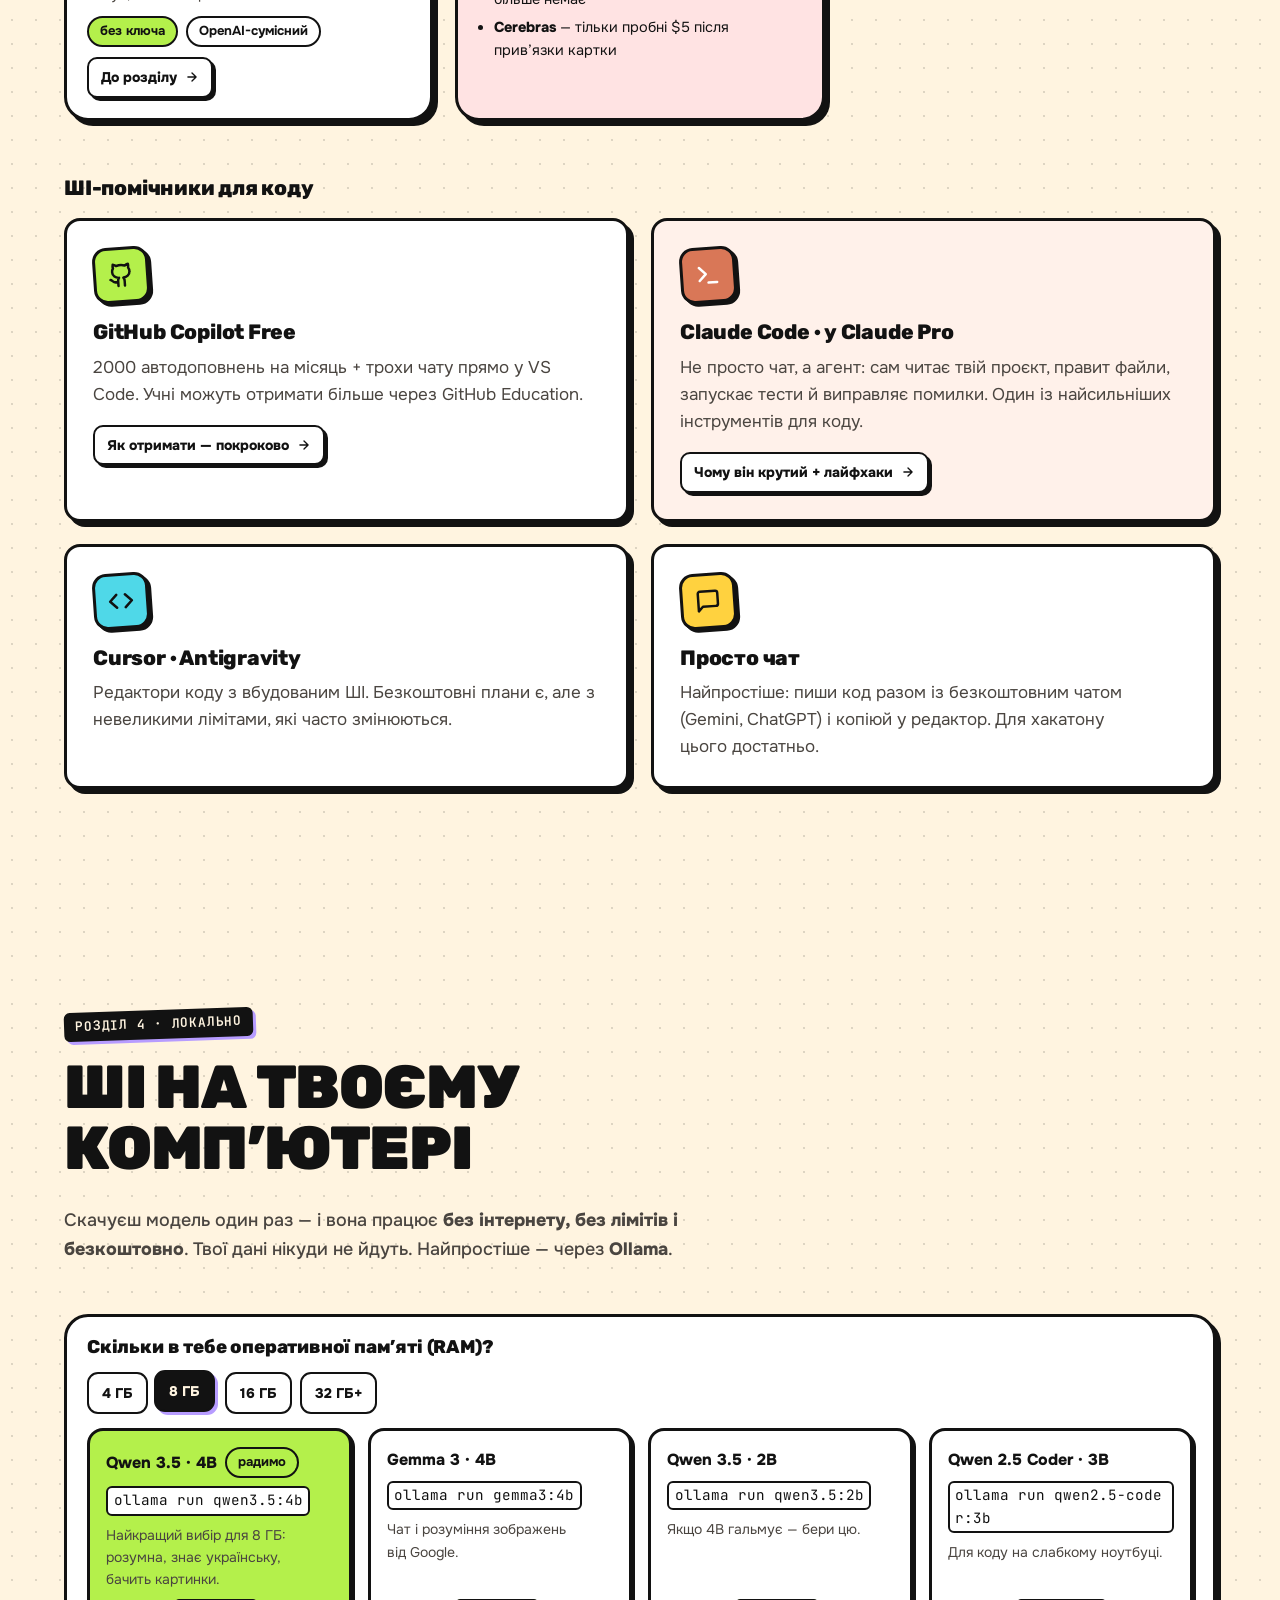
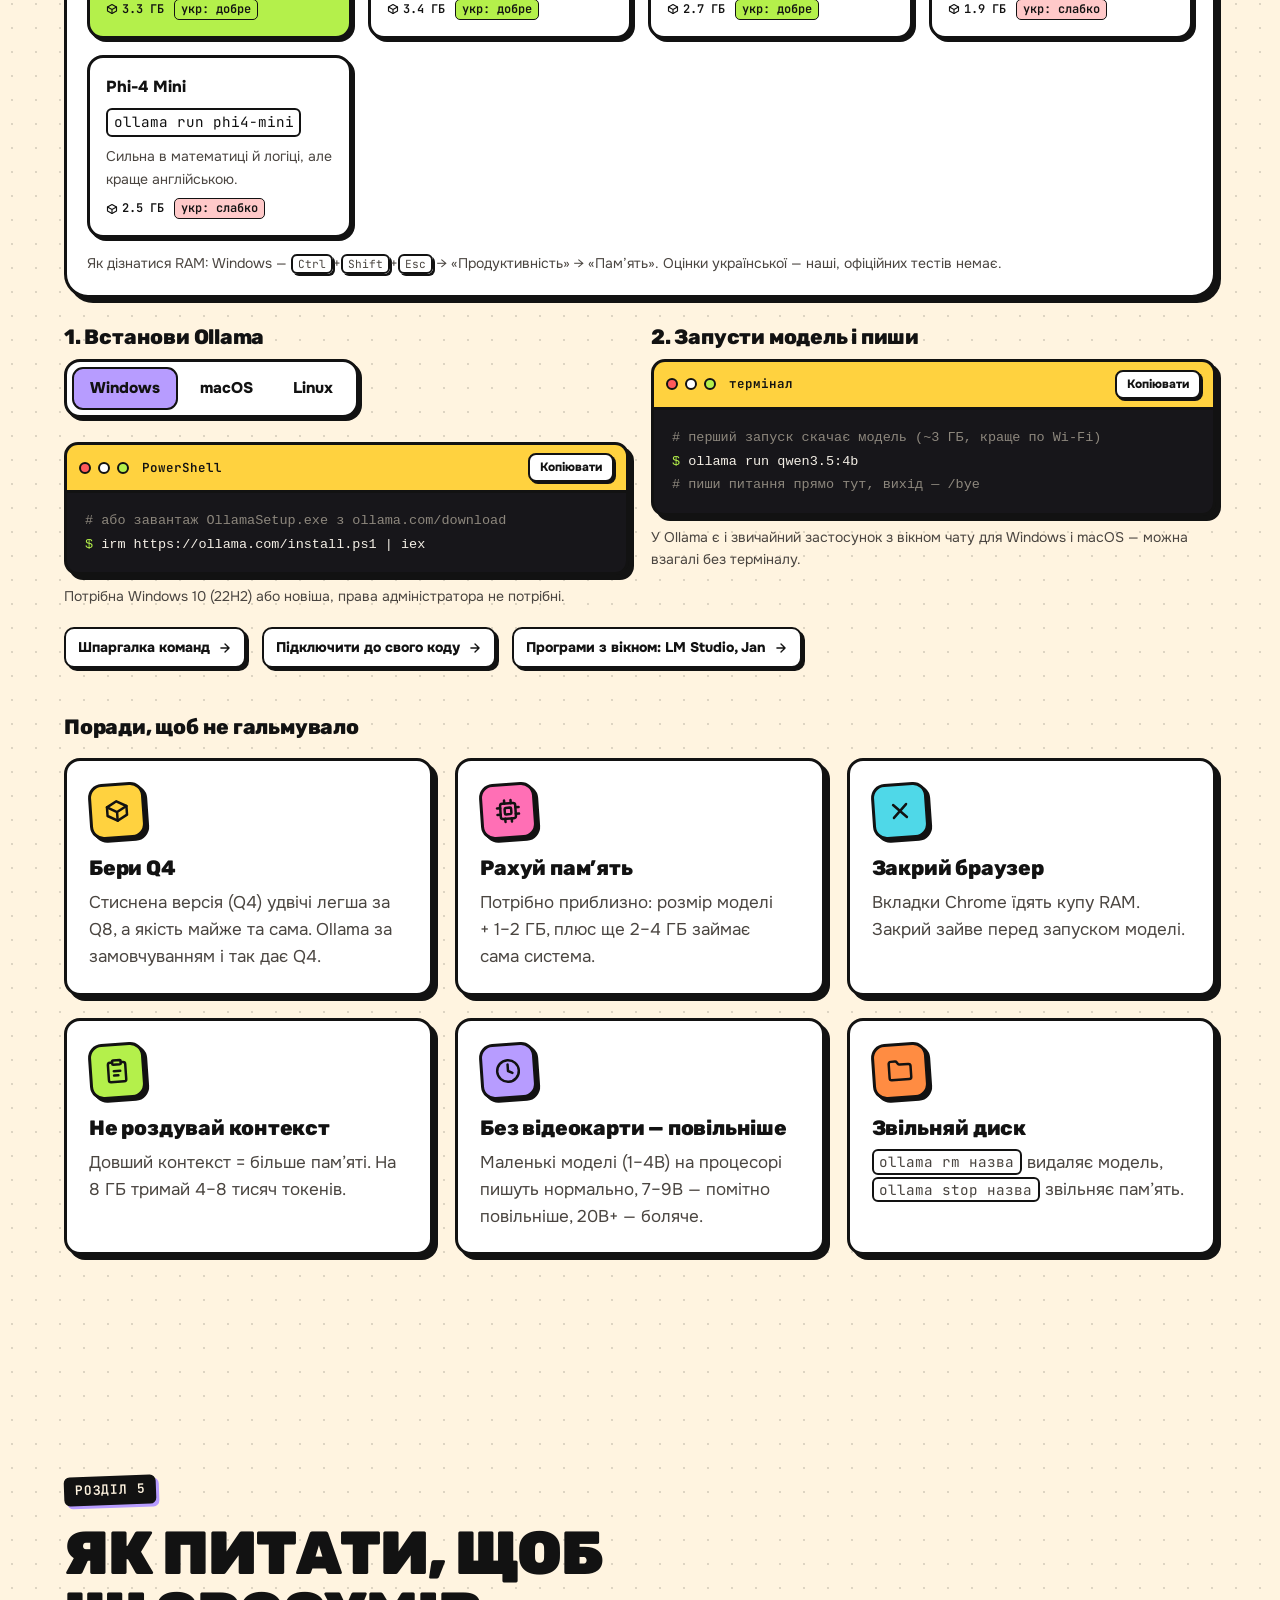
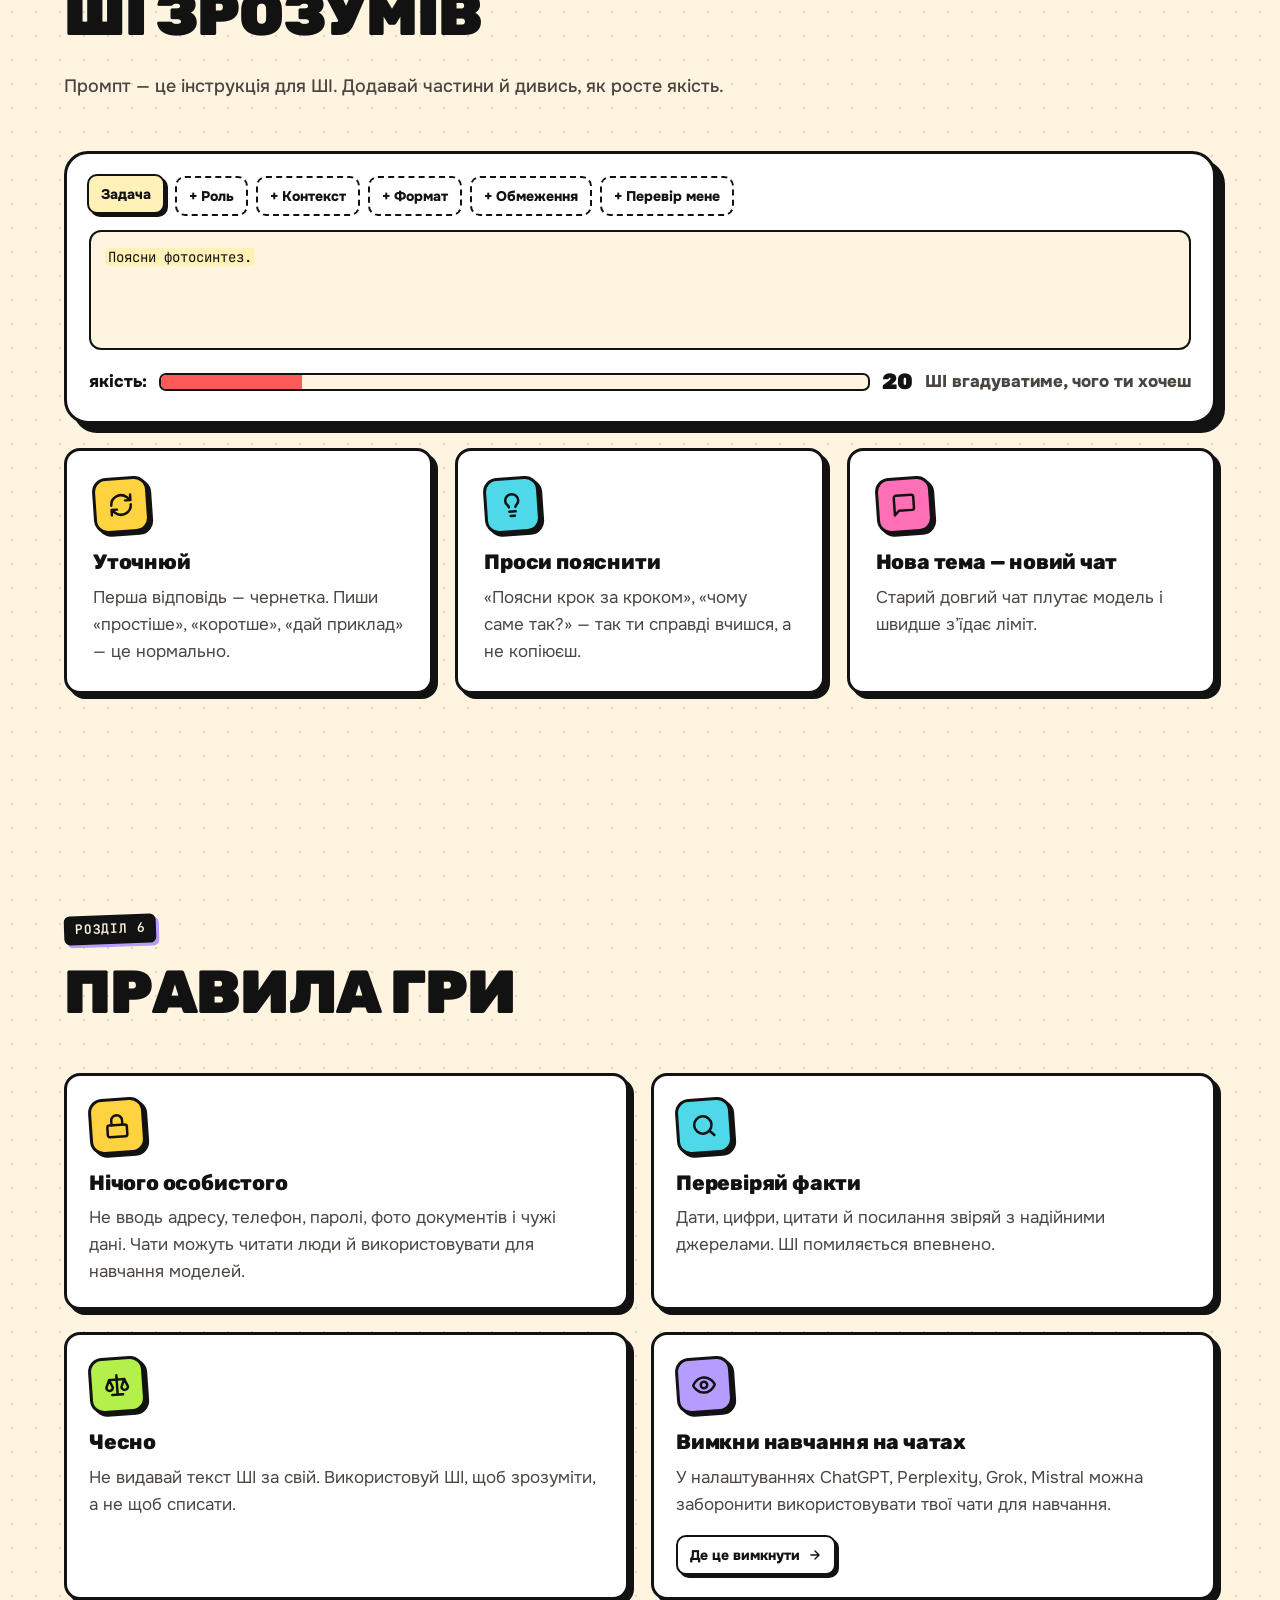
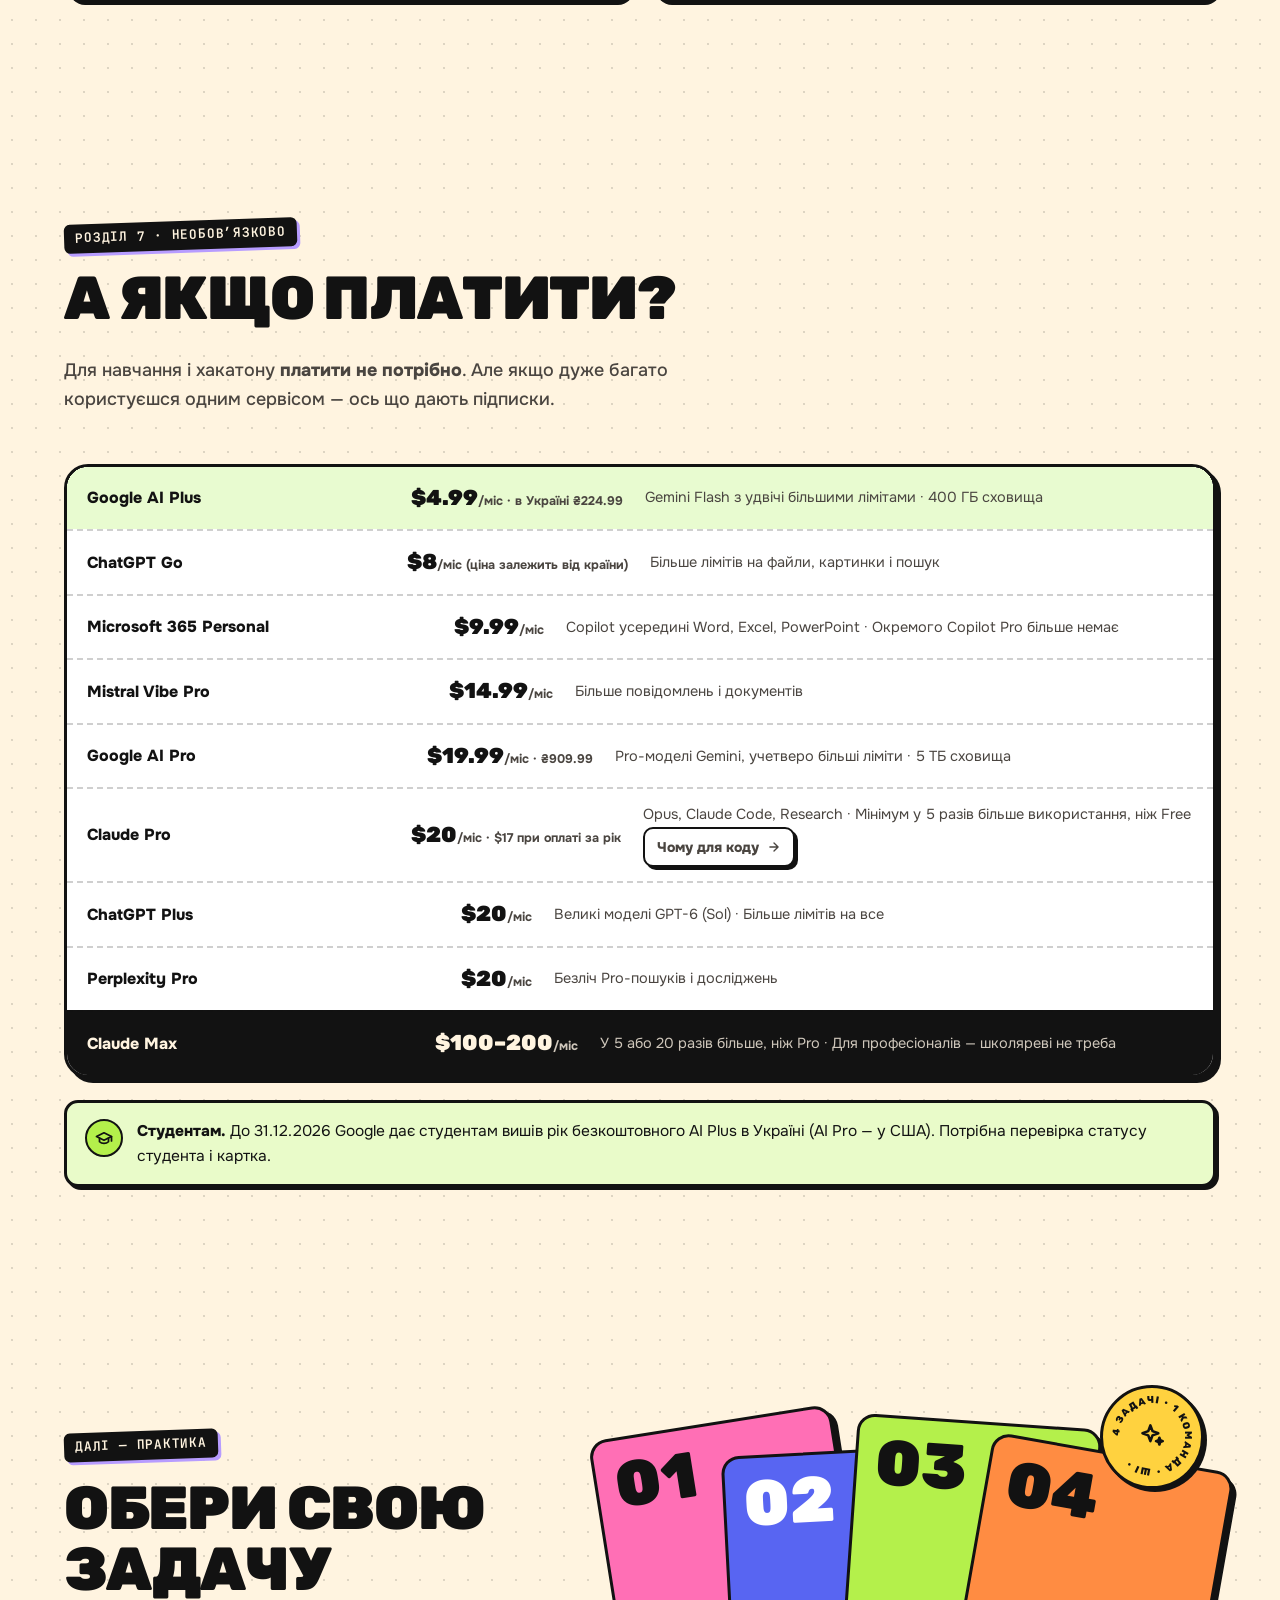
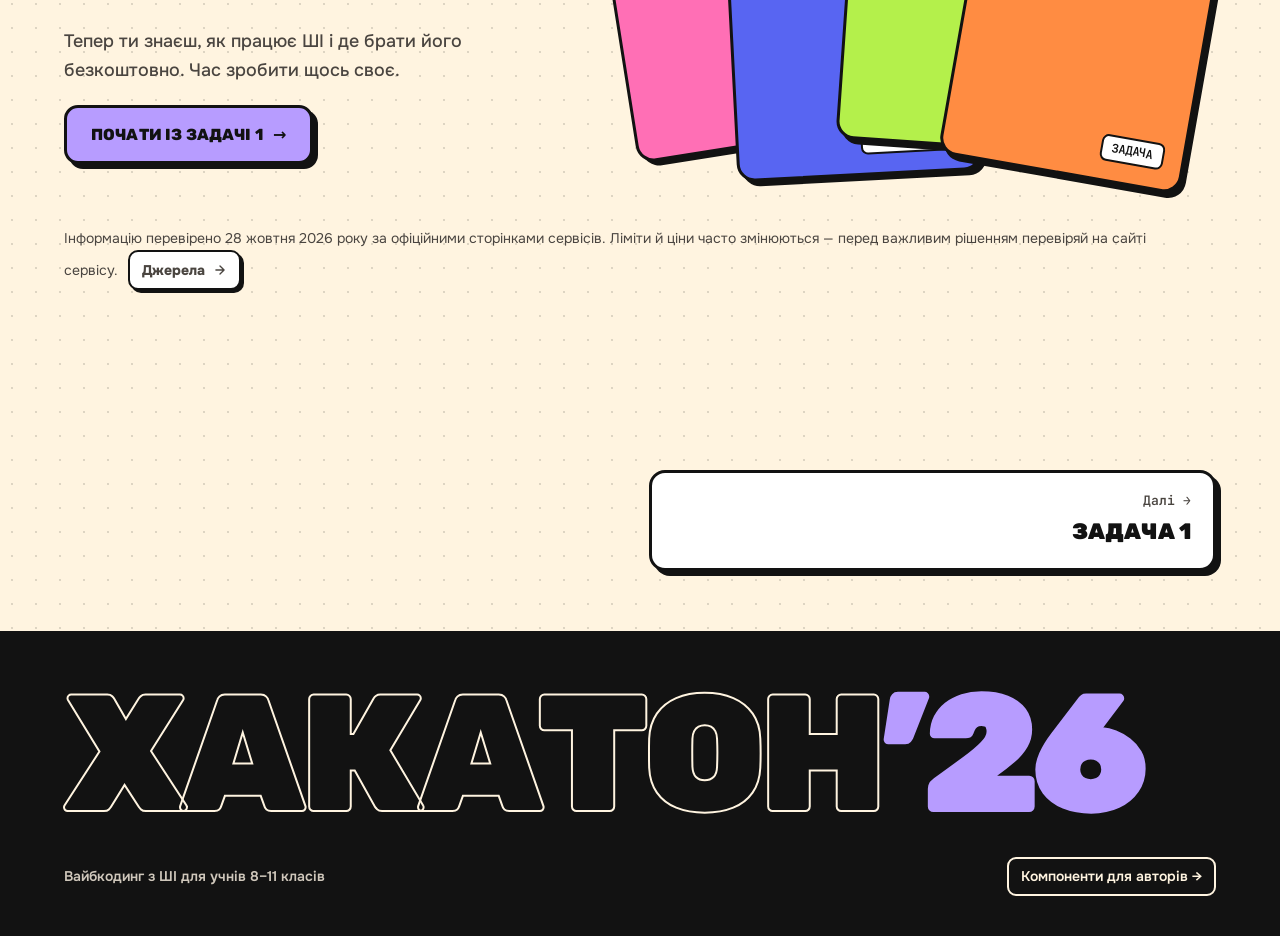
==== commit b8fee88e: "Безкоштовні чати: розгорнуті картки сервісів — можливості, ліміти, посилання на сайт, застосунок і A" ====
--- a/index.html
+++ b/index.html
@@ -10,10 +10,10 @@
   <link rel="preconnect" href="https://fonts.googleapis.com">
   <link rel="preconnect" href="https://fonts.gstatic.com" crossorigin>
   <link rel="stylesheet" href="https://fonts.googleapis.com/css2?family=Rubik:wght@500;700;800;900&family=Onest:wght@400;500;600;700;800&family=JetBrains+Mono:wght@400;600&display=swap">
-  <link rel="stylesheet" href="assets/css/style.css?v=9">
-  <link rel="stylesheet" href="assets/css/home.css?v=9">
-  <script src="assets/js/main.js?v=9"></script>
-  <script src="assets/js/home.js?v=9" defer></script>
+  <link rel="stylesheet" href="assets/css/style.css?v=10">
+  <link rel="stylesheet" href="assets/css/home.css?v=10">
+  <script src="assets/js/main.js?v=10"></script>
+  <script src="assets/js/home.js?v=10" defer></script>
 </head>
 <body data-page="home">
 <site-nav></site-nav>
@@ -213,67 +213,94 @@
         <button type="button" role="tab" data-pick="svc-grok"><span class="pl-logo" style="--c:var(--ink);--t:#fff">Gr</span>Grok</button>
       </div>
       <div class="picker-stage">
-        <article class="svc" id="svc-claude">
-          <div class="svc-top"><span class="svc-logo" style="--c:#d97757;--t:#fff">Cl</span><div><h3>Claude</h3><small>Anthropic · claude.ai</small></div></div>
-          <div class="svc-free"><b>Безкоштовно</b>Sonnet 5.5, пошук, файли й код, артефакти, 5 проєктів, голос</div>
-          <p>Наш головний помічник для коду. Є застосунок для Windows, macOS, iPhone і Android.</p>
-          <div class="chip-row"><span class="chip green">радимо для коду</span><span class="chip">тексти</span></div>
+        <article class="svc svc-rich" id="svc-claude">
+          <div class="svc-top"><span class="svc-logo" style="--c:#d97757;--t:#fff">Cl</span><div><h3>Claude</h3><small>Anthropic · claude.ai</small></div><div class="chip-row svc-chips"><span class="chip green">радимо для коду</span><span class="chip">тексти</span></div></div>
+          <p class="svc-lead">Наш головний помічник для коду. Пояснює складне простими словами і пише акуратний, зрозумілий код.</p>
+          <div class="svc-cols">
+            <div class="svc-free"><b>Безкоштовно</b><ul class="svc-feats"><li><svg class="i"><use href="#i-check"/></svg>Модель Sonnet 5.5 — сильна в коді й текстах</li><li><svg class="i"><use href="#i-check"/></svg>Завантаження файлів і виконання коду прямо в чаті</li><li><svg class="i"><use href="#i-check"/></svg>Артефакти: сайт, гра чи схема одразу працюють поруч із чатом</li><li><svg class="i"><use href="#i-check"/></svg>До 5 проєктів, вебпошук, пам’ять, голос</li></ul></div>
+            <dl class="svc-facts"><dt>Найкраще для</dt><dd>код, пояснення, тексти, розбір помилок</dd><dt>Ліміти</dt><dd>«вікно» 5 годин, точної кількості повідомлень немає</dd></dl>
+          </div>
+          <div class="dl-row"><a class="dl" href="https://claude.ai" target="_blank" rel="noopener"><svg class="i"><use href="#i-globe"/></svg> Відкрити claude.ai</a><a class="dl" href="https://claude.ai/download" target="_blank" rel="noopener"><svg class="i"><use href="#i-download"/></svg> Застосунок <em>Windows · macOS · телефон</em></a></div>
           <button class="more" type="button" data-drawer="d-claude" data-title="Claude">Детальніше <svg class="i"><use href="#i-arrow"/></svg></button>
         </article>
-        <article class="svc" id="svc-gemini">
-          <div class="svc-top"><span class="svc-logo" style="--c:var(--blue);--t:#fff">Gm</span><div><h3>Gemini</h3><small>Google · gemini.google.com</small></div></div>
-          <div class="svc-free"><b>Безкоштовно</b>Режим «Авто» (найчастіше Flash-Lite), картинки, Deep Research, Canvas, голос</div>
-          <p>Найзручніший старт: вхід через Google-акаунт, є українська.</p>
-          <div class="chip-row"><span class="chip green">радимо: API-ключ</span><span class="chip">українською</span></div>
+        <article class="svc svc-rich" id="svc-gemini">
+          <div class="svc-top"><span class="svc-logo" style="--c:var(--blue);--t:#fff">Gm</span><div><h3>Gemini</h3><small>Google · gemini.google.com</small></div><div class="chip-row svc-chips"><span class="chip green">радимо: API-ключ</span><span class="chip">українською</span></div></div>
+          <p class="svc-lead">Найпростіший старт через Google-акаунт. І саме тут — безкоштовний API-ключ для твоїх ботів.</p>
+          <div class="svc-cols">
+            <div class="svc-free"><b>Безкоштовно</b><ul class="svc-feats"><li><svg class="i"><use href="#i-check"/></svg>Режим «Авто»: швидкий Flash-Lite, складне — розумнішим моделям</li><li><svg class="i"><use href="#i-check"/></svg>Генерація і редагування картинок</li><li><svg class="i"><use href="#i-check"/></svg>Deep Research — довгий звіт з джерелами</li><li><svg class="i"><use href="#i-check"/></svg>Canvas, голосовий режим Gemini Live, Gems</li></ul></div>
+            <dl class="svc-facts"><dt>Найкраще для</dt><dd>навчання, картинки, дослідження, API для проєктів</dd><dt>Ліміти</dt><dd>поновлюються кожні 5 годин до тижневої межі</dd></dl>
+          </div>
+          <div class="dl-row"><a class="dl" href="https://gemini.google.com" target="_blank" rel="noopener"><svg class="i"><use href="#i-globe"/></svg> Відкрити Gemini</a><a class="dl" href="https://gemini.google/" target="_blank" rel="noopener"><svg class="i"><use href="#i-download"/></svg> Застосунок <em>Android · iPhone</em></a><a class="dl" href="https://aistudio.google.com/apikey" target="_blank" rel="noopener"><svg class="i"><use href="#i-key"/></svg> API-ключ <em>безкоштовно</em></a></div>
           <button class="more" type="button" data-drawer="d-gemini" data-title="Gemini">Детальніше <svg class="i"><use href="#i-arrow"/></svg></button>
         </article>
-        <article class="svc" id="svc-chatgpt">
-          <div class="svc-top"><span class="svc-logo" style="--c:#10a37f;--t:#fff">GP</span><div><h3>ChatGPT</h3><small>OpenAI · chatgpt.com</small></div></div>
-          <div class="svc-free"><b>Безкоштовно</b>Модель GPT-6 Luna, текстовий чат без жорсткого ліміту, пошук, файли, картинки — з окремими лімітами</div>
-          <p>Універсал: тексти, пояснення, код.</p>
-          <div class="chip-row"><span class="chip">універсал</span><span class="chip">картинки</span></div>
+        <article class="svc svc-rich" id="svc-chatgpt">
+          <div class="svc-top"><span class="svc-logo" style="--c:#10a37f;--t:#fff">GP</span><div><h3>ChatGPT</h3><small>OpenAI · chatgpt.com</small></div><div class="chip-row svc-chips"><span class="chip">універсал</span><span class="chip">картинки</span></div></div>
+          <p class="svc-lead">Найвідоміший чат-бот. Універсал: тексти, пояснення, код, картинки.</p>
+          <div class="svc-cols">
+            <div class="svc-free"><b>Безкоштовно</b><ul class="svc-feats"><li><svg class="i"><use href="#i-check"/></svg>Модель GPT-6 Luna, текстовий чат без жорсткого ліміту</li><li><svg class="i"><use href="#i-check"/></svg>Вебпошук і завантаження файлів</li><li><svg class="i"><use href="#i-check"/></svg>Генерація картинок і голосовий режим</li><li><svg class="i"><use href="#i-check"/></svg>Canvas для роботи з текстом і кодом</li></ul></div>
+            <dl class="svc-facts"><dt>Найкраще для</dt><dd>щоденні питання, тексти, мозковий штурм</dd><dt>Ліміти</dt><dd>на файли, картинки й пошук — окремі ліміти</dd></dl>
+          </div>
+          <div class="dl-row"><a class="dl" href="https://chatgpt.com" target="_blank" rel="noopener"><svg class="i"><use href="#i-globe"/></svg> Відкрити chatgpt.com</a><a class="dl" href="https://chatgpt.com/download" target="_blank" rel="noopener"><svg class="i"><use href="#i-download"/></svg> Застосунок <em>ПК · телефон</em></a><a class="dl" href="https://platform.openai.com/api-keys" target="_blank" rel="noopener"><svg class="i"><use href="#i-key"/></svg> API-ключ <em>платно</em></a></div>
           <button class="more" type="button" data-drawer="d-chatgpt" data-title="ChatGPT">Детальніше <svg class="i"><use href="#i-arrow"/></svg></button>
         </article>
-        <article class="svc" id="svc-copilot">
-          <div class="svc-top"><span class="svc-logo" style="--c:var(--cyan)">Co</span><div><h3>Copilot</h3><small>Microsoft · copilot.microsoft.com</small></div></div>
-          <div class="svc-free"><b>Безкоштовно</b>Чат, Think Deeper, картинки, голос, файли</div>
-          <p>Безкоштовні картинки і зручний голосовий режим.</p>
-          <div class="chip-row"><span class="chip">картинки</span><span class="chip">голос</span></div>
+        <article class="svc svc-rich" id="svc-copilot">
+          <div class="svc-top"><span class="svc-logo" style="--c:var(--cyan)">Co</span><div><h3>Copilot</h3><small>Microsoft · copilot.microsoft.com</small></div><div class="chip-row svc-chips"><span class="chip">картинки</span><span class="chip">голос</span></div></div>
+          <p class="svc-lead">Безкоштовний помічник від Microsoft. Вже вбудований у Windows.</p>
+          <div class="svc-cols">
+            <div class="svc-free"><b>Безкоштовно</b><ul class="svc-feats"><li><svg class="i"><use href="#i-check"/></svg>Чат і режим Think Deeper для складних питань</li><li><svg class="i"><use href="#i-check"/></svg>Безкоштовне створення картинок</li><li><svg class="i"><use href="#i-check"/></svg>Голосовий режим і робота з файлами</li><li><svg class="i"><use href="#i-check"/></svg>Deep Research після входу в акаунт</li></ul></div>
+            <dl class="svc-facts"><dt>Найкраще для</dt><dd>картинки, швидкі питання на Windows</dd><dt>Ліміти</dt><dd>не публікуються, залежать від навантаження</dd></dl>
+          </div>
+          <div class="dl-row"><a class="dl" href="https://copilot.microsoft.com" target="_blank" rel="noopener"><svg class="i"><use href="#i-globe"/></svg> Відкрити Copilot</a></div>
           <button class="more" type="button" data-drawer="d-copilot" data-title="Microsoft Copilot">Детальніше <svg class="i"><use href="#i-arrow"/></svg></button>
         </article>
-        <article class="svc" id="svc-notebook">
-          <div class="svc-top"><span class="svc-logo" style="--c:var(--yellow)">Nb</span><div><h3>Gemini Notebook</h3><small>Google · колишній NotebookLM</small></div></div>
-          <div class="svc-free"><b>Безкоштовно</b>100 блокнотів, до 50 джерел у кожному, аудіоогляди</div>
-          <p>Завантаж конспект чи PDF — і питай тільки по ньому. Менше вигадок.</p>
-          <div class="chip-row"><span class="chip green">для навчання</span></div>
+        <article class="svc svc-rich" id="svc-notebook">
+          <div class="svc-top"><span class="svc-logo" style="--c:var(--yellow)">Nb</span><div><h3>Gemini Notebook</h3><small>Google · колишній NotebookLM</small></div><div class="chip-row svc-chips"><span class="chip green">для навчання</span></div></div>
+          <p class="svc-lead">Завантаж конспект, PDF чи посилання — і ШІ відповідає тільки з твоїх джерел. Менше вигадок.</p>
+          <div class="svc-cols">
+            <div class="svc-free"><b>Безкоштовно</b><ul class="svc-feats"><li><svg class="i"><use href="#i-check"/></svg>До 100 блокнотів, до 50 джерел у кожному</li><li><svg class="i"><use href="#i-check"/></svg>Відповіді з посиланнями на місце в документі</li><li><svg class="i"><use href="#i-check"/></svg>Аудіоогляди: подкаст про твій матеріал</li><li><svg class="i"><use href="#i-check"/></svg>Конспекти, картки, питання для самоперевірки</li></ul></div>
+            <dl class="svc-facts"><dt>Найкраще для</dt><dd>підготовка до контрольних, робота з підручником</dd><dt>Ліміти</dt><dd>щоденні ліміти на чат і аудіо</dd></dl>
+          </div>
+          <div class="dl-row"><a class="dl" href="https://notebooklm.google.com" target="_blank" rel="noopener"><svg class="i"><use href="#i-globe"/></svg> Відкрити Notebook</a></div>
           <button class="more" type="button" data-drawer="d-notebook" data-title="Gemini Notebook">Детальніше <svg class="i"><use href="#i-arrow"/></svg></button>
         </article>
-        <article class="svc" id="svc-perplexity">
-          <div class="svc-top"><span class="svc-logo" style="--c:var(--lilac)">Px</span><div><h3>Perplexity</h3><small>perplexity.ai</small></div></div>
-          <div class="svc-free"><b>Безкоштовно</b>Пошук з джерелами без жорсткого ліміту, 3 Pro-пошуки на день</div>
-          <p>Пошуковик з ШІ: кожна відповідь — з посиланнями.</p>
-          <div class="chip-row"><span class="chip">джерела</span></div>
+        <article class="svc svc-rich" id="svc-perplexity">
+          <div class="svc-top"><span class="svc-logo" style="--c:var(--lilac)">Px</span><div><h3>Perplexity</h3><small>perplexity.ai</small></div><div class="chip-row svc-chips"><span class="chip">джерела</span></div></div>
+          <p class="svc-lead">Пошуковик із ШІ: замість списку посилань — відповідь, де видно джерело кожної думки.</p>
+          <div class="svc-cols">
+            <div class="svc-free"><b>Безкоштовно</b><ul class="svc-feats"><li><svg class="i"><use href="#i-check"/></svg>Базові пошуки майже без обмежень</li><li><svg class="i"><use href="#i-check"/></svg>3 Pro-пошуки на день</li><li><svg class="i"><use href="#i-check"/></svg>1 глибоке дослідження на місяць</li><li><svg class="i"><use href="#i-check"/></svg>Посилання на джерела в кожній відповіді</li></ul></div>
+            <dl class="svc-facts"><dt>Найкраще для</dt><dd>реферати, перевірка фактів, пошук джерел</dd><dt>Ліміти</dt><dd>3 Pro-пошуки на день, без генерації картинок</dd></dl>
+          </div>
+          <div class="dl-row"><a class="dl" href="https://www.perplexity.ai" target="_blank" rel="noopener"><svg class="i"><use href="#i-globe"/></svg> Відкрити Perplexity</a></div>
           <button class="more" type="button" data-drawer="d-perplexity" data-title="Perplexity">Детальніше <svg class="i"><use href="#i-arrow"/></svg></button>
         </article>
-        <article class="svc" id="svc-deepseek">
-          <div class="svc-top"><span class="svc-logo" style="--c:#4d6bfe;--t:#fff">DS</span><div><h3>DeepSeek</h3><small>chat.deepseek.com</small></div></div>
-          <div class="svc-free"><b>Безкоштовно</b>Модель V4.1 Flash, режим міркувань, пошук</div>
-          <p>Сильний у математиці й логіці. Але дані зберігаються в Китаї.</p>
-          <div class="chip-row"><span class="chip">математика</span><span class="chip red">дані в Китаї</span></div>
+        <article class="svc svc-rich" id="svc-deepseek">
+          <div class="svc-top"><span class="svc-logo" style="--c:#4d6bfe;--t:#fff">DS</span><div><h3>DeepSeek</h3><small>chat.deepseek.com</small></div><div class="chip-row svc-chips"><span class="chip">математика</span><span class="chip red">дані в Китаї</span></div></div>
+          <p class="svc-lead">Безкоштовна модель, сильна в математиці, логіці й коді. Але дані зберігаються в Китаї.</p>
+          <div class="svc-cols">
+            <div class="svc-free"><b>Безкоштовно</b><ul class="svc-feats"><li><svg class="i"><use href="#i-check"/></svg>Модель DeepSeek-V4.1 Flash</li><li><svg class="i"><use href="#i-check"/></svg>Режим міркувань: показує хід думок</li><li><svg class="i"><use href="#i-check"/></svg>Вебпошук і розуміння картинок</li><li><svg class="i"><use href="#i-check"/></svg>Без підписок — усе безкоштовно</li></ul></div>
+            <dl class="svc-facts"><dt>Найкраще для</dt><dd>математика, логічні задачі</dd><dt>Ліміти</dt><dd>не публікуються, у пікові години гальмує</dd></dl>
+          </div>
+          <div class="dl-row"><a class="dl" href="https://chat.deepseek.com" target="_blank" rel="noopener"><svg class="i"><use href="#i-globe"/></svg> Відкрити DeepSeek</a><a class="dl" href="https://platform.deepseek.com" target="_blank" rel="noopener"><svg class="i"><use href="#i-key"/></svg> API-ключ <em>платно</em></a></div>
           <button class="more" type="button" data-drawer="d-deepseek" data-title="DeepSeek">Детальніше <svg class="i"><use href="#i-arrow"/></svg></button>
         </article>
-        <article class="svc" id="svc-mistral">
-          <div class="svc-top"><span class="svc-logo" style="--c:var(--orange)">Mv</span><div><h3>Mistral Vibe</h3><small>Mistral · колишній Le Chat</small></div></div>
-          <div class="svc-free"><b>Безкоштовно</b>Свіжі моделі з лімітом повідомлень, пошук, картинки</div>
-          <p>Європейський сервіс, швидкі чернетки.</p>
-          <div class="chip-row"><span class="chip">Європа</span></div>
+        <article class="svc svc-rich" id="svc-mistral">
+          <div class="svc-top"><span class="svc-logo" style="--c:var(--orange)">Mv</span><div><h3>Mistral Vibe</h3><small>Mistral · колишній Le Chat</small></div><div class="chip-row svc-chips"><span class="chip">Європа</span></div></div>
+          <p class="svc-lead">Французький ШІ, захищений європейськими законами про дані. Швидкий для чернеток.</p>
+          <div class="svc-cols">
+            <div class="svc-free"><b>Безкоштовно</b><ul class="svc-feats"><li><svg class="i"><use href="#i-check"/></svg>Свіжі моделі Mistral з лімітом повідомлень</li><li><svg class="i"><use href="#i-check"/></svg>Вебпошук</li><li><svg class="i"><use href="#i-check"/></svg>Прості картинки</li><li><svg class="i"><use href="#i-check"/></svg>Робота з документами</li></ul></div>
+            <dl class="svc-facts"><dt>Найкраще для</dt><dd>швидкі чернетки, європейська приватність</dd><dt>Ліміти</dt><dd>обмежена кількість повідомлень і пошуків</dd></dl>
+          </div>
+          <div class="dl-row"><a class="dl" href="https://mistral.ai" target="_blank" rel="noopener"><svg class="i"><use href="#i-globe"/></svg> Сайт Mistral</a></div>
           <button class="more" type="button" data-drawer="d-mistral" data-title="Mistral Vibe">Детальніше <svg class="i"><use href="#i-arrow"/></svg></button>
         </article>
-        <article class="svc" id="svc-grok">
-          <div class="svc-top"><span class="svc-logo" style="--c:var(--ink);--t:#fff">Gr</span><div><h3>Grok</h3><small>xAI · grok.com</small></div></div>
-          <div class="svc-free"><b>Безкоштовно</b>Обмежена модель, ліміти не публікуються</div>
-          <p>Бачить свіжі новини з X (Twitter).</p>
-          <div class="chip-row"><span class="chip">новини</span></div>
+        <article class="svc svc-rich" id="svc-grok">
+          <div class="svc-top"><span class="svc-logo" style="--c:var(--ink);--t:#fff">Gr</span><div><h3>Grok</h3><small>xAI · grok.com</small></div><div class="chip-row svc-chips"><span class="chip">новини</span></div></div>
+          <p class="svc-lead">ШІ від xAI, який бачить свіжі пости з X (Twitter).</p>
+          <div class="svc-cols">
+            <div class="svc-free"><b>Безкоштовно</b><ul class="svc-feats"><li><svg class="i"><use href="#i-check"/></svg>Обмежена безкоштовна модель</li><li><svg class="i"><use href="#i-check"/></svg>Свіжі новини й тренди з X</li><li><svg class="i"><use href="#i-check"/></svg>Найновіші моделі — тільки платно</li></ul></div>
+            <dl class="svc-facts"><dt>Найкраще для</dt><dd>новини, що відбувається просто зараз</dd><dt>Ліміти</dt><dd>не публікуються</dd></dl>
+          </div>
+          <div class="dl-row"><a class="dl" href="https://grok.com" target="_blank" rel="noopener"><svg class="i"><use href="#i-globe"/></svg> Відкрити Grok</a></div>
           <button class="more" type="button" data-drawer="d-grok" data-title="Grok">Детальніше <svg class="i"><use href="#i-arrow"/></svg></button>
         </article>
       </div>
--- a/assets/css/home.css
+++ b/assets/css/home.css
@@ -337,3 +337,22 @@
   .start-grid { grid-template-columns: 1fr; gap: 30px; }
   .start-top h3 { font-size: 1.7rem; }
 }
+
+/* ---------- Розгорнута картка сервісу (у списку чатів) ---------- */
+.picker-stage .svc-rich { gap: 16px; min-height: 0; }
+.svc-rich .svc-top { flex-wrap: wrap; }
+.svc-chips { margin-left: auto; }
+.svc-lead { margin: 0; font-size: 16px; font-weight: 500; color: var(--ink) !important; }
+.svc-cols { display: grid; grid-template-columns: minmax(0, 1.25fr) minmax(0, 1fr); gap: 14px; align-items: start; }
+.svc-feats { margin: 4px 0 0; padding: 0; list-style: none; display: grid; gap: 6px; }
+.svc-feats li { position: relative; margin: 0; padding-left: 24px; font-size: 14.5px; line-height: 1.4; }
+.svc-feats .i { position: absolute; left: 0; top: 2px; padding: 1px; background: var(--lime); border: 1.5px solid var(--ink); border-radius: 5px; font-size: 16px; stroke-width: 3; }
+.svc-facts { margin: 0; padding: 12px 14px; background: var(--white); border: 2px solid var(--ink); border-radius: 12px; }
+.svc-facts dt { font-family: var(--font-mono); font-size: 11px; font-weight: 600; text-transform: uppercase; color: var(--muted); }
+.svc-facts dd { margin: 2px 0 10px; font-size: 14.5px; font-weight: 700; }
+.svc-facts dd:last-child { margin-bottom: 0; }
+.dl em { font-style: normal; font-weight: 600; opacity: .7; font-size: 12px; }
+@media (max-width: 860px) {
+  .svc-cols { grid-template-columns: 1fr; }
+  .svc-chips { margin-left: 0; width: 100%; }
+}
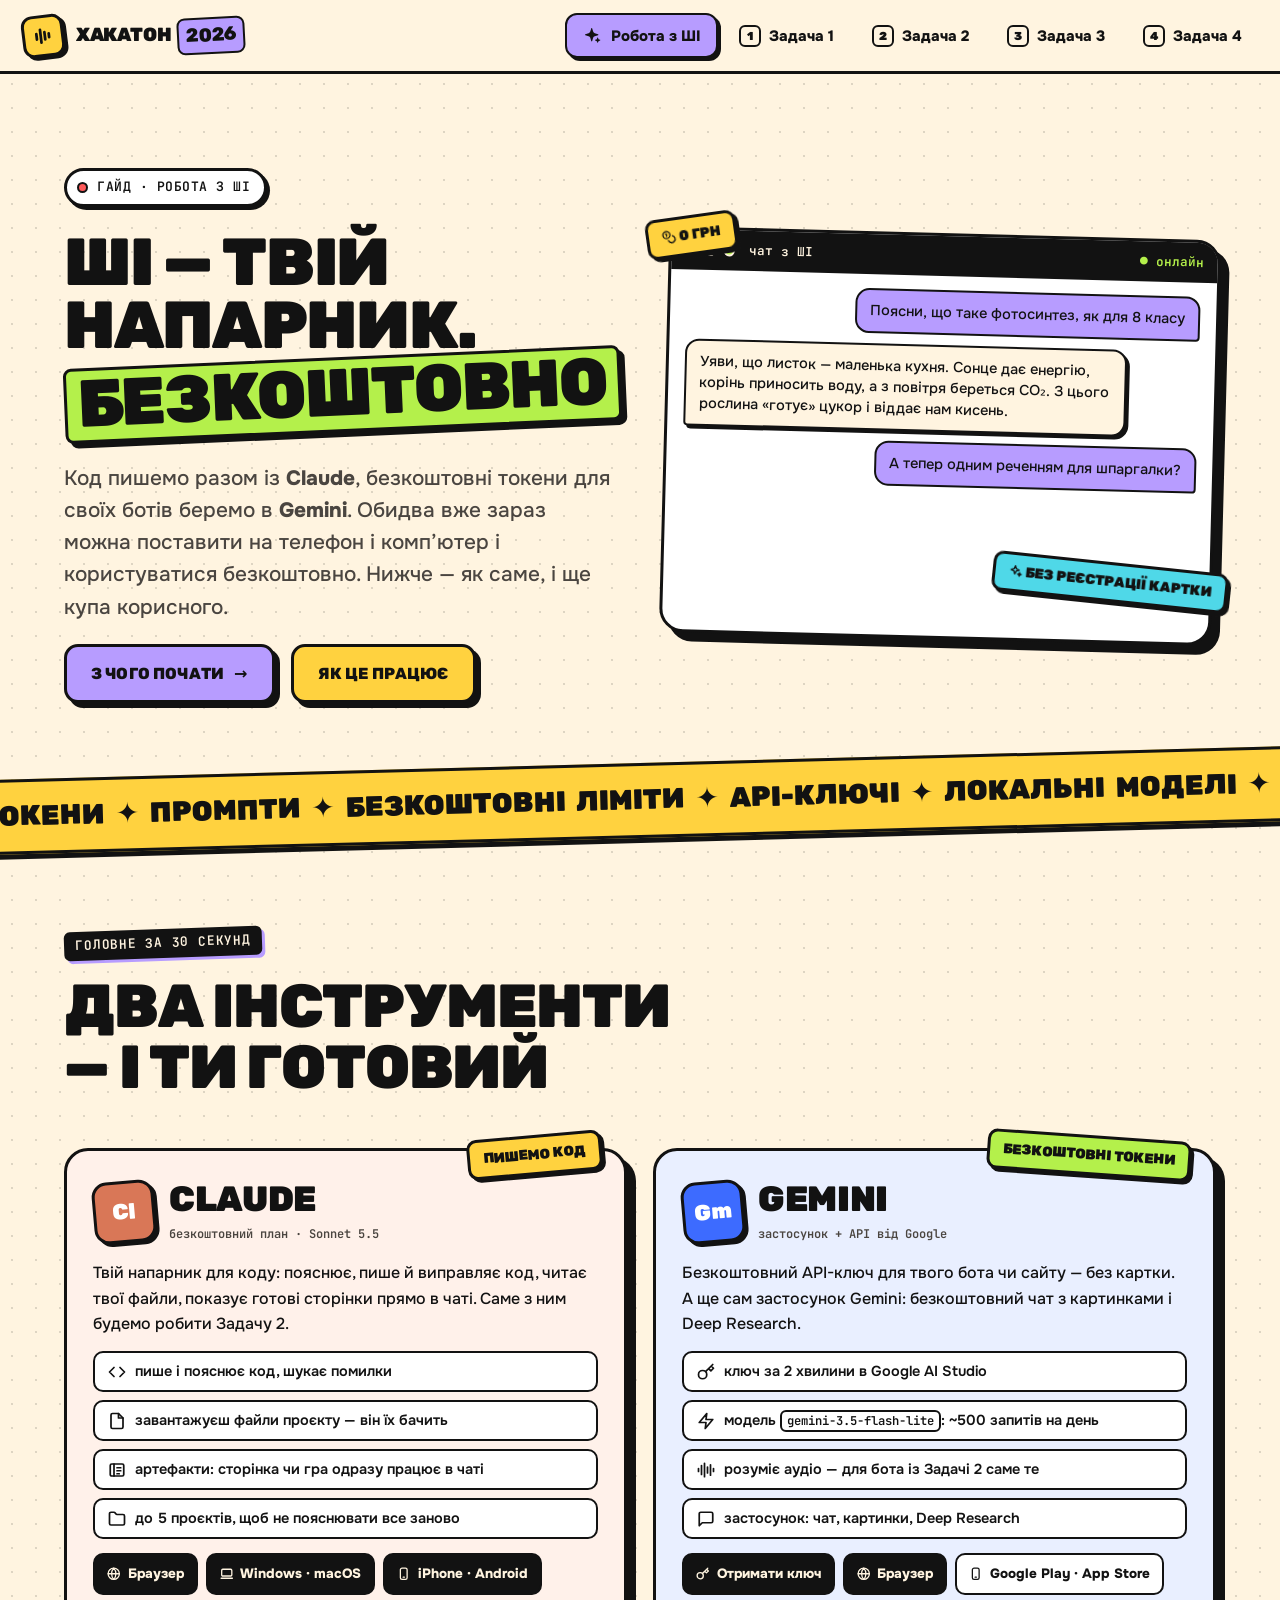
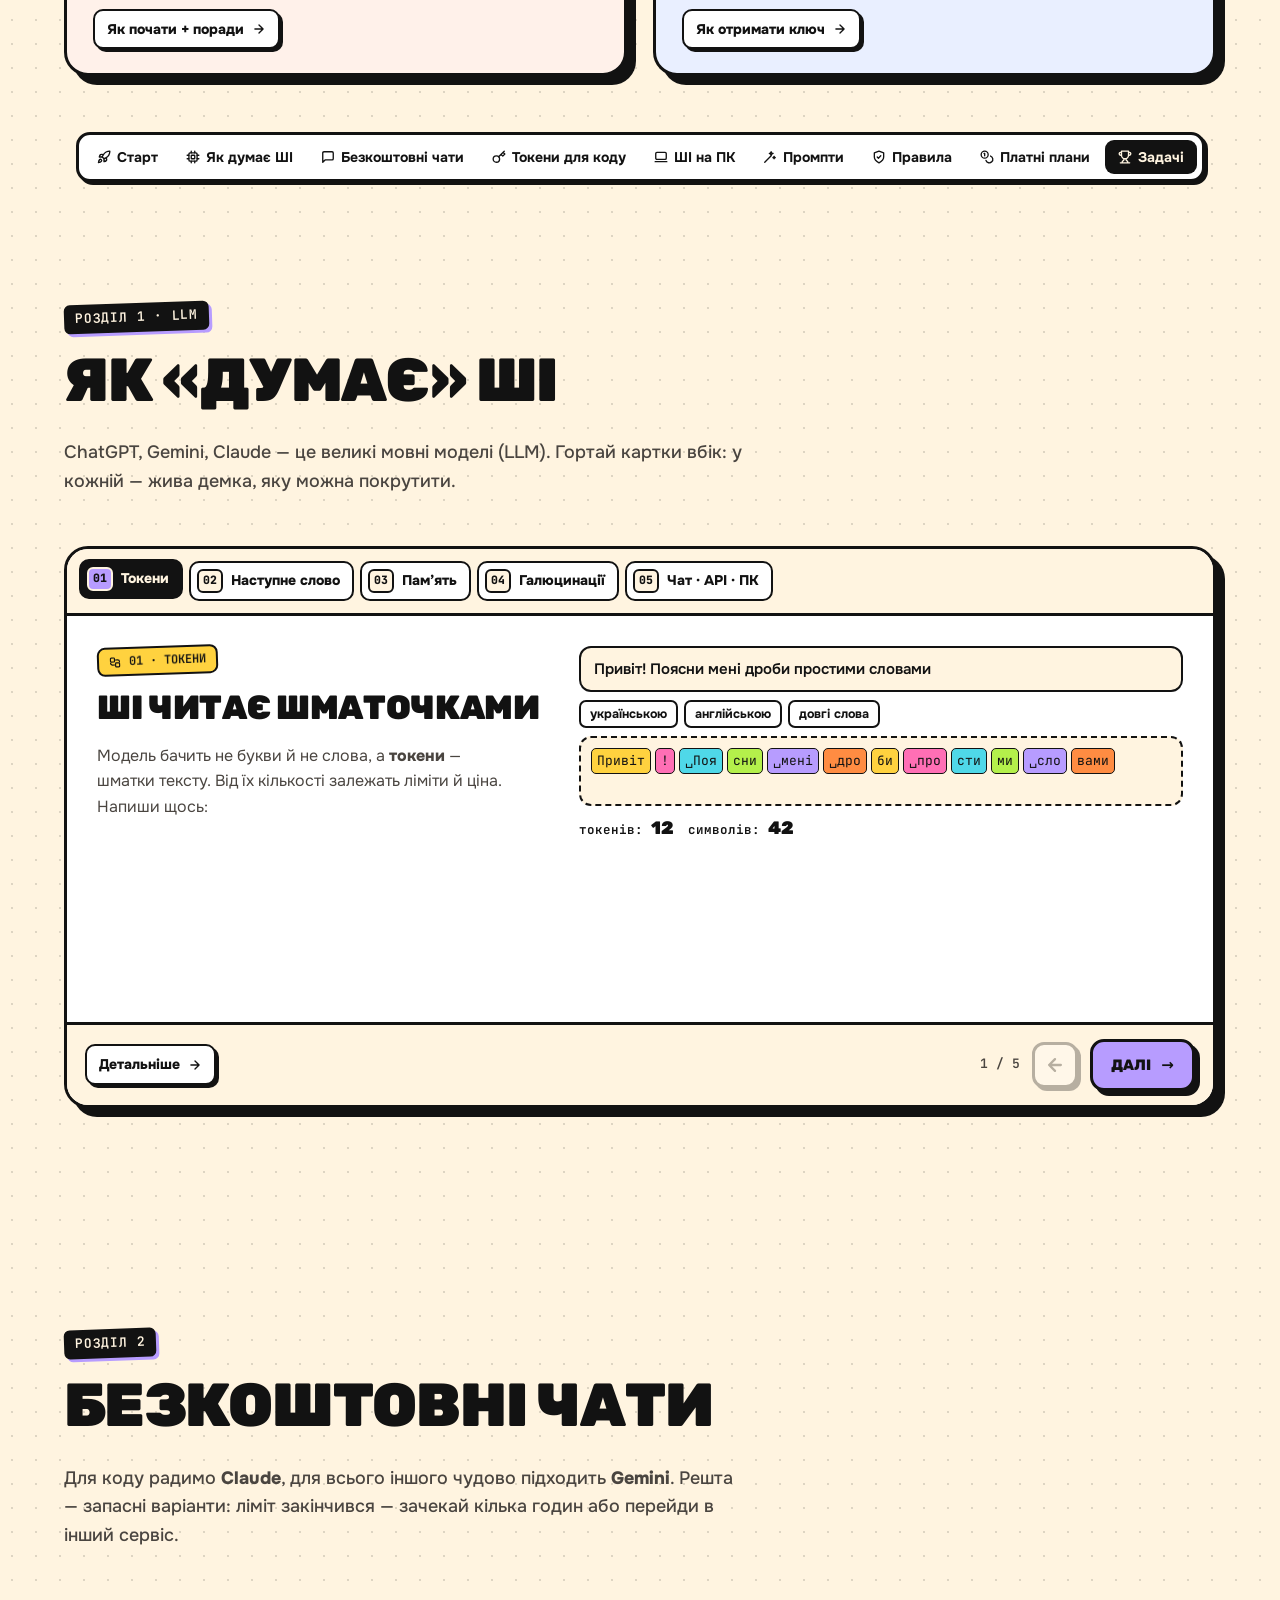
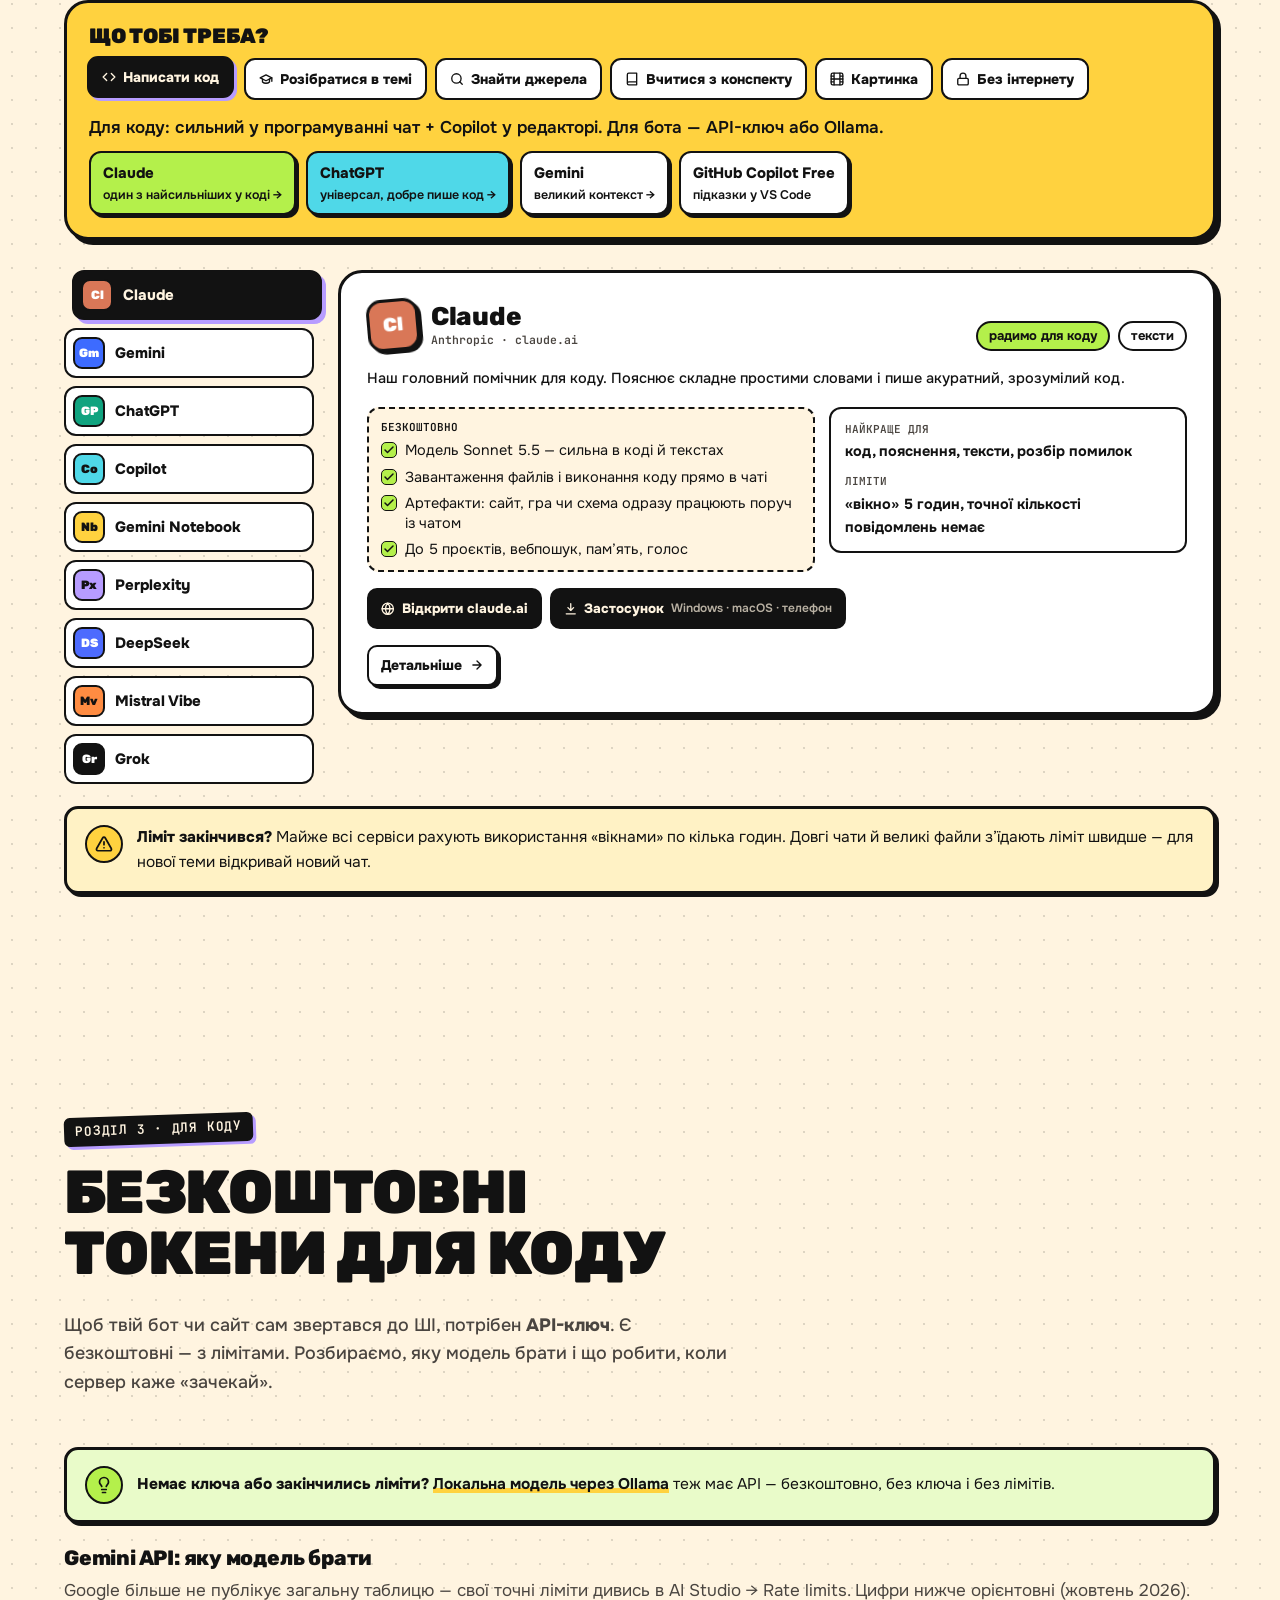
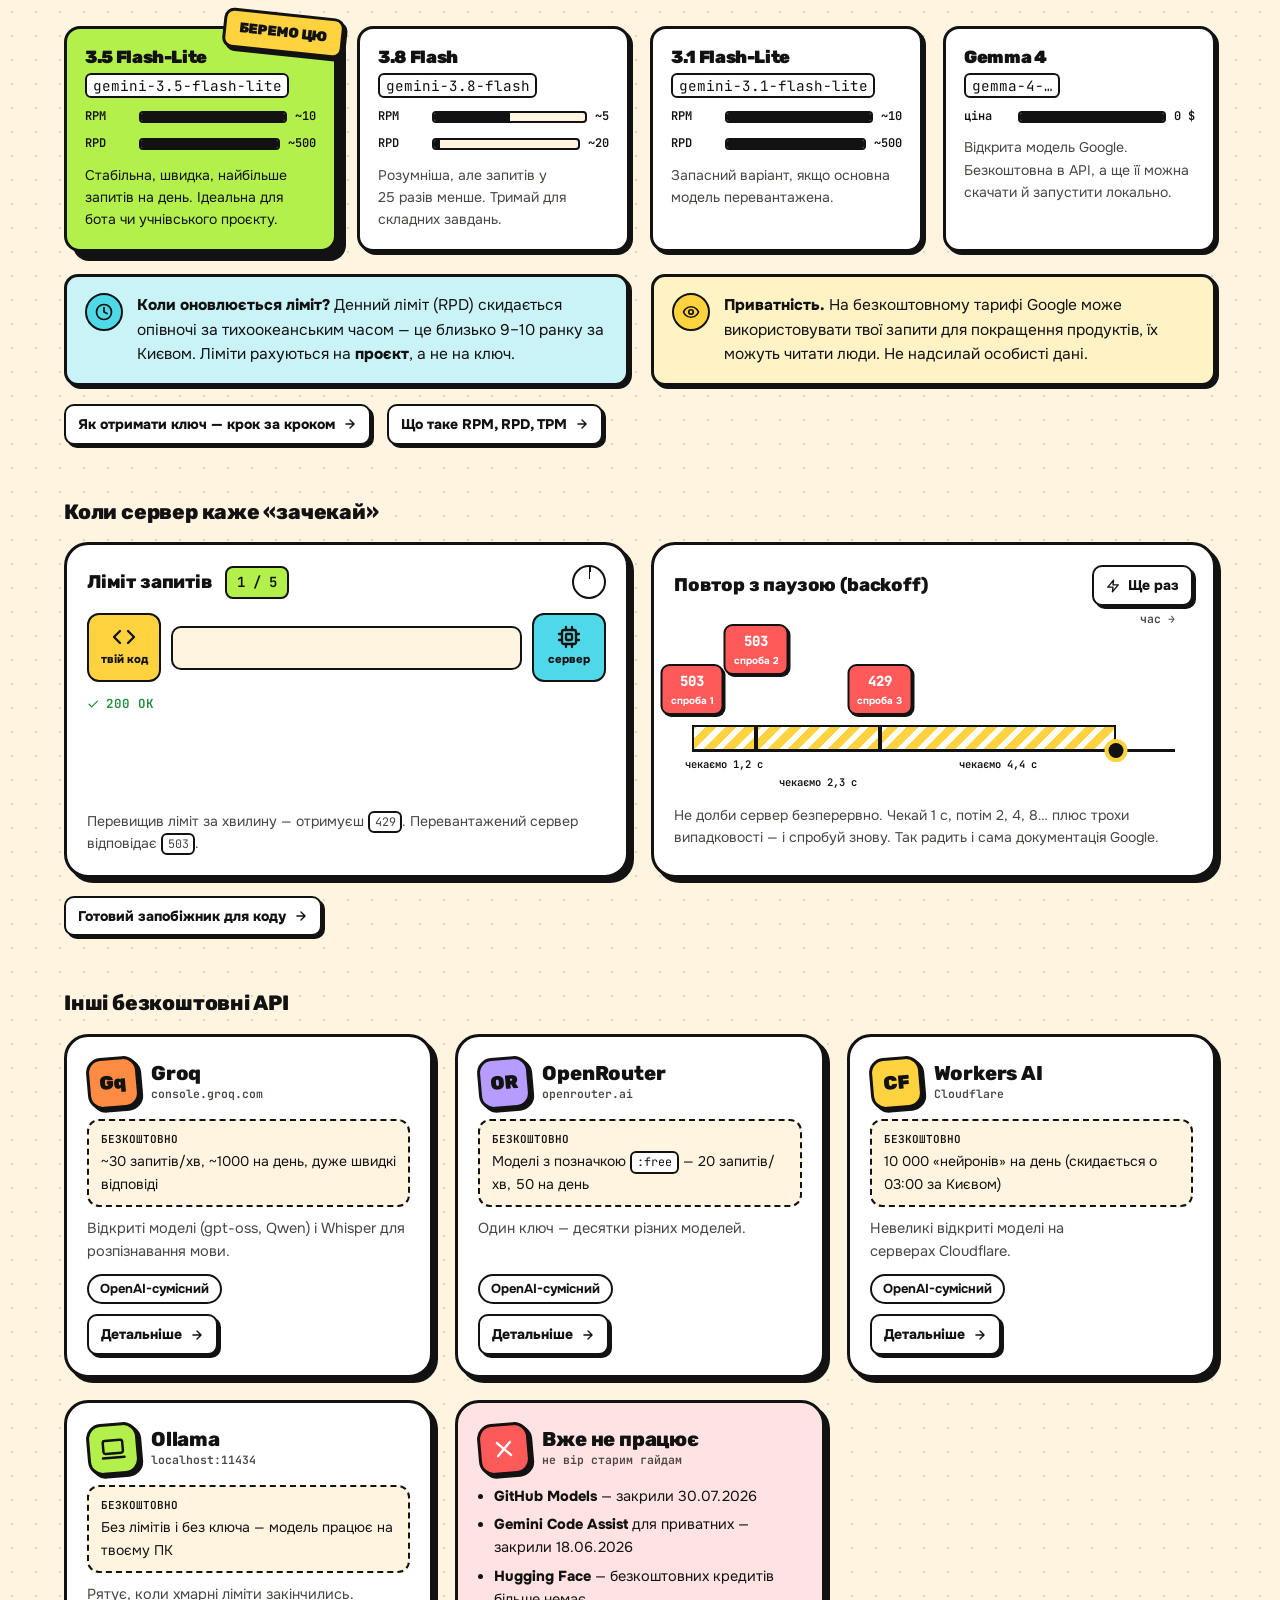
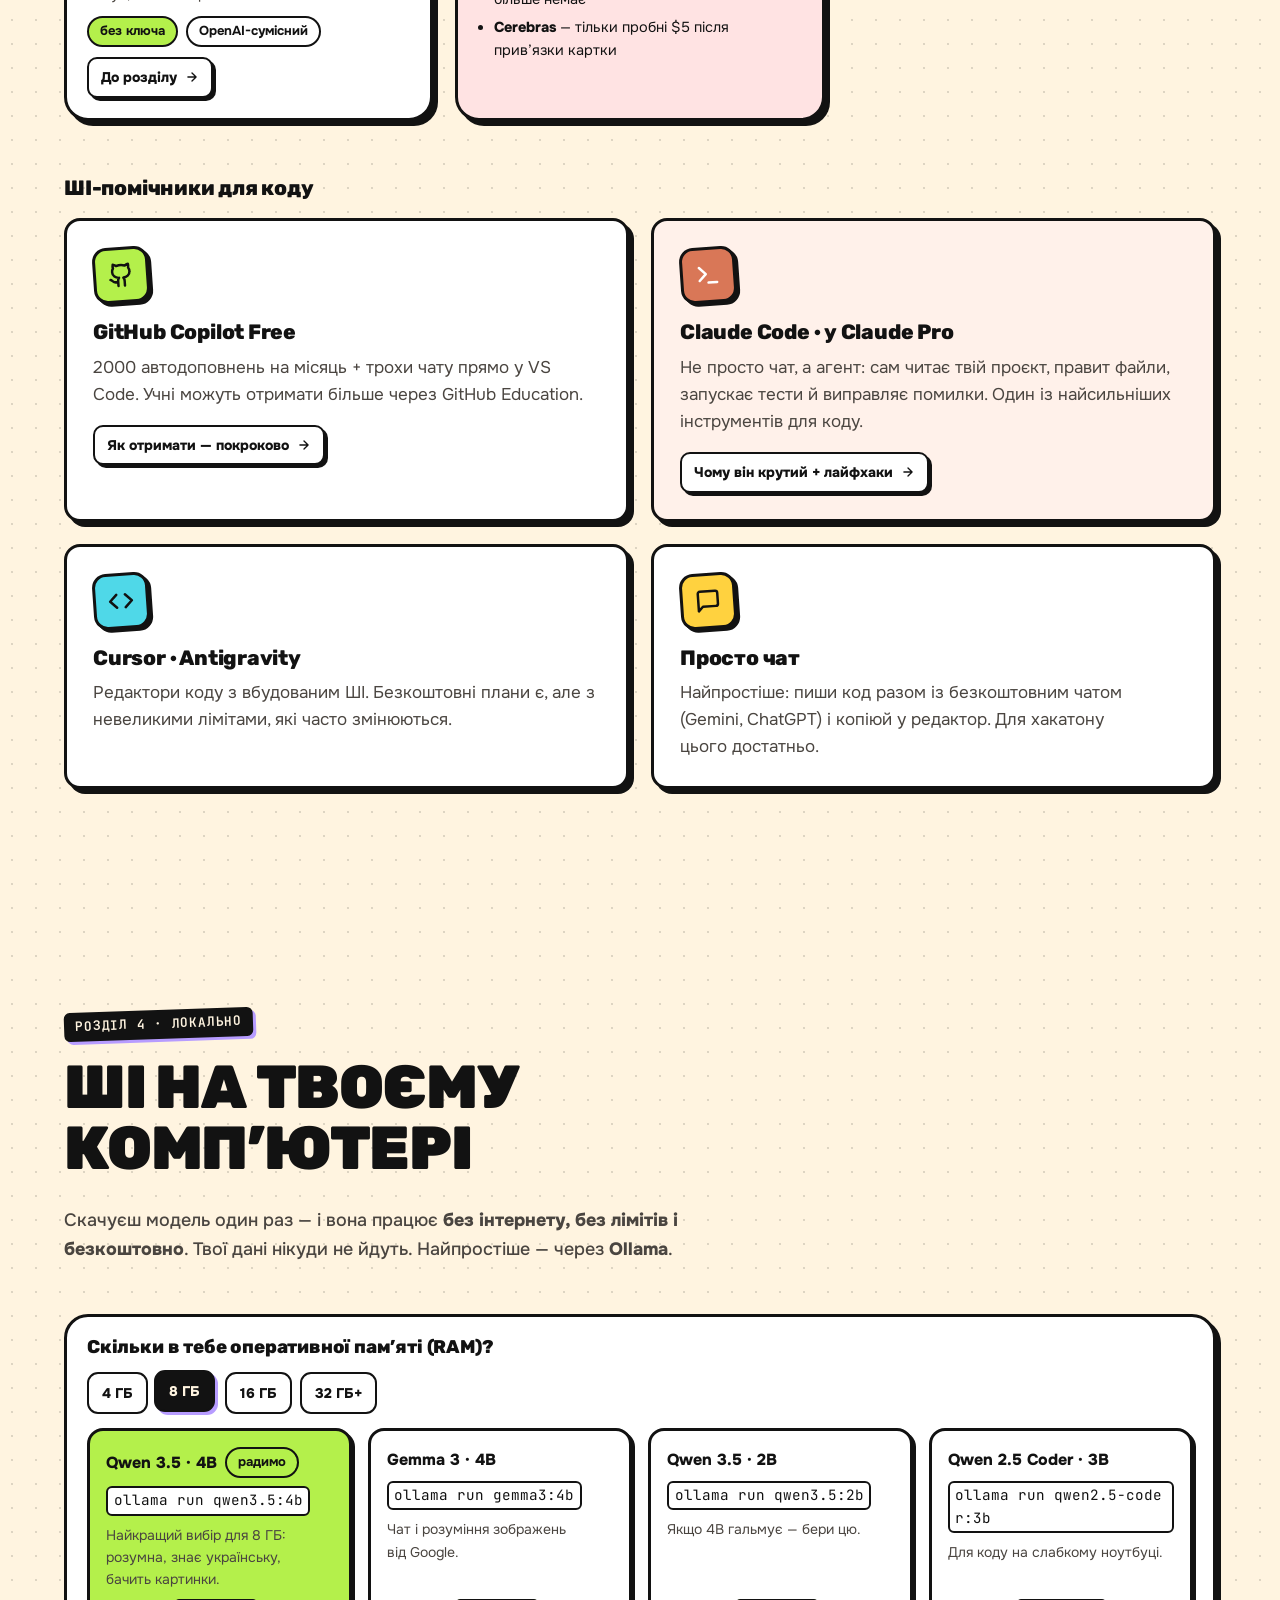
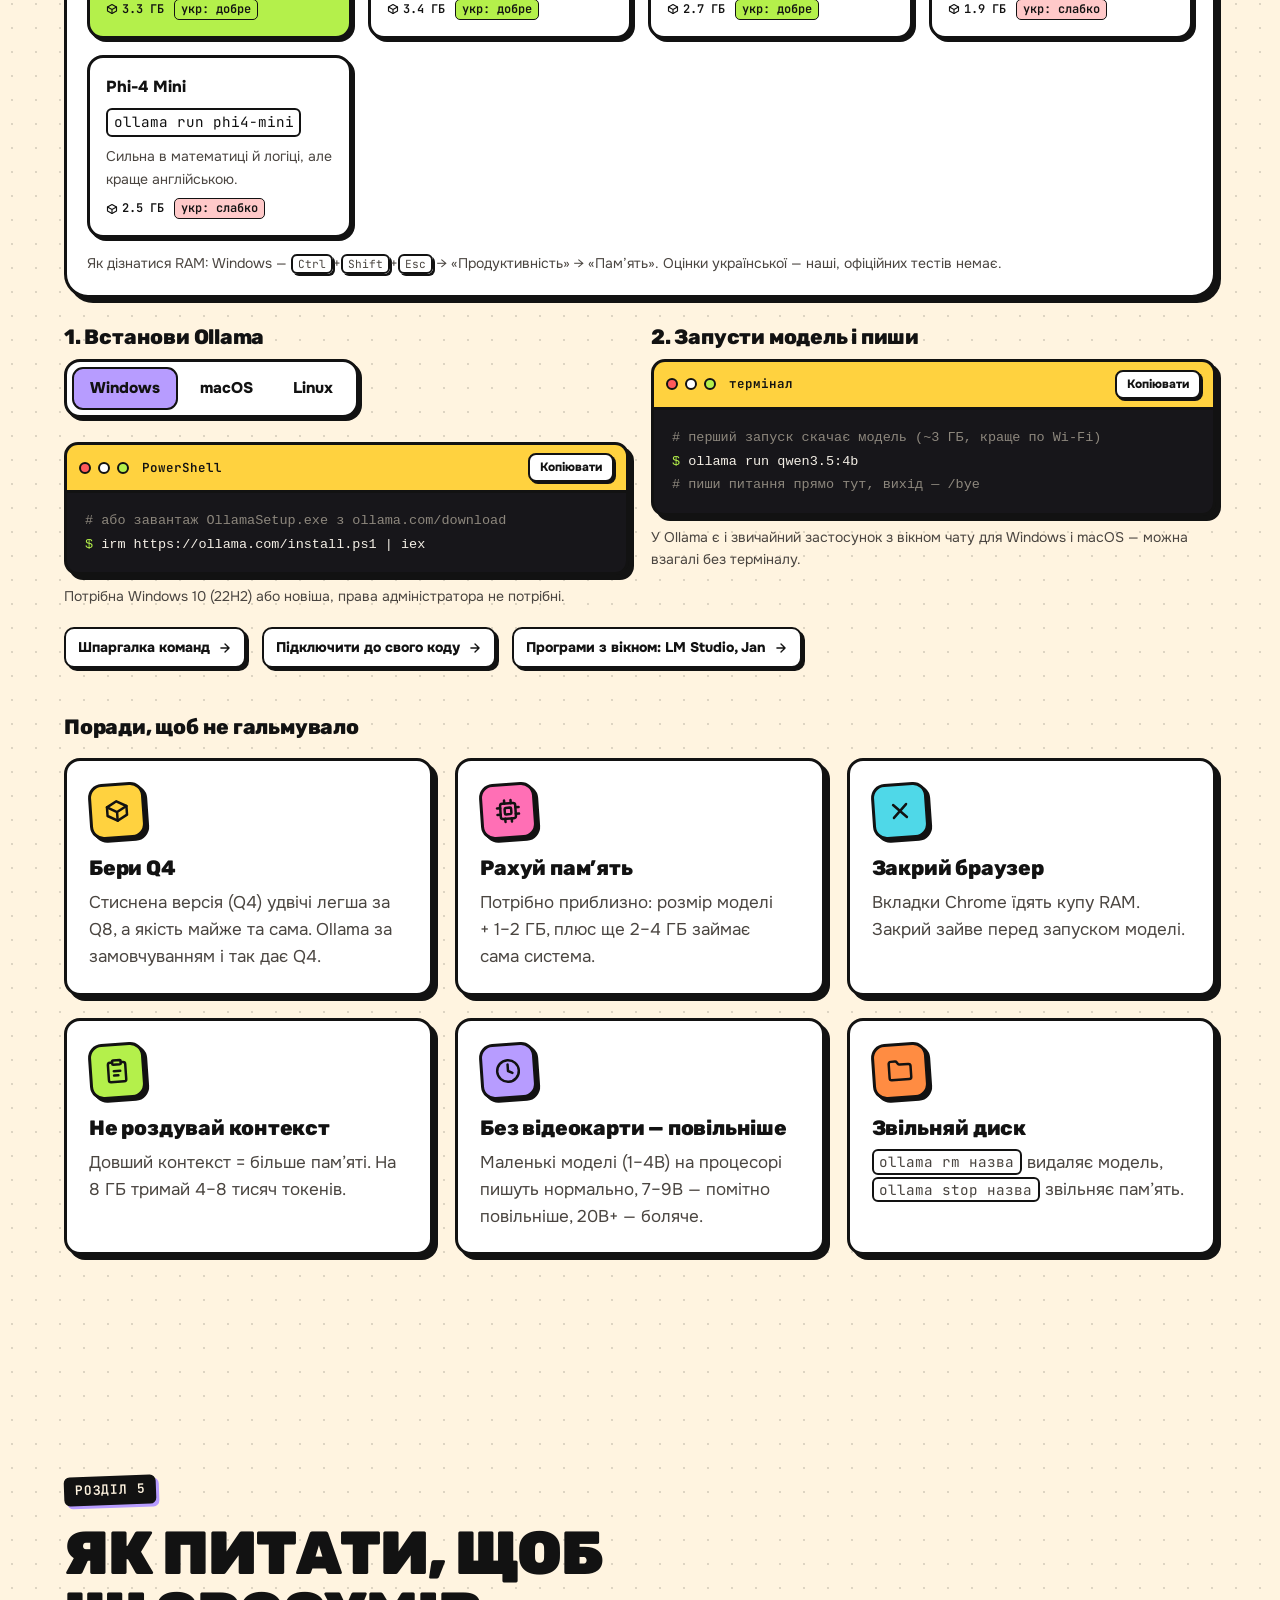
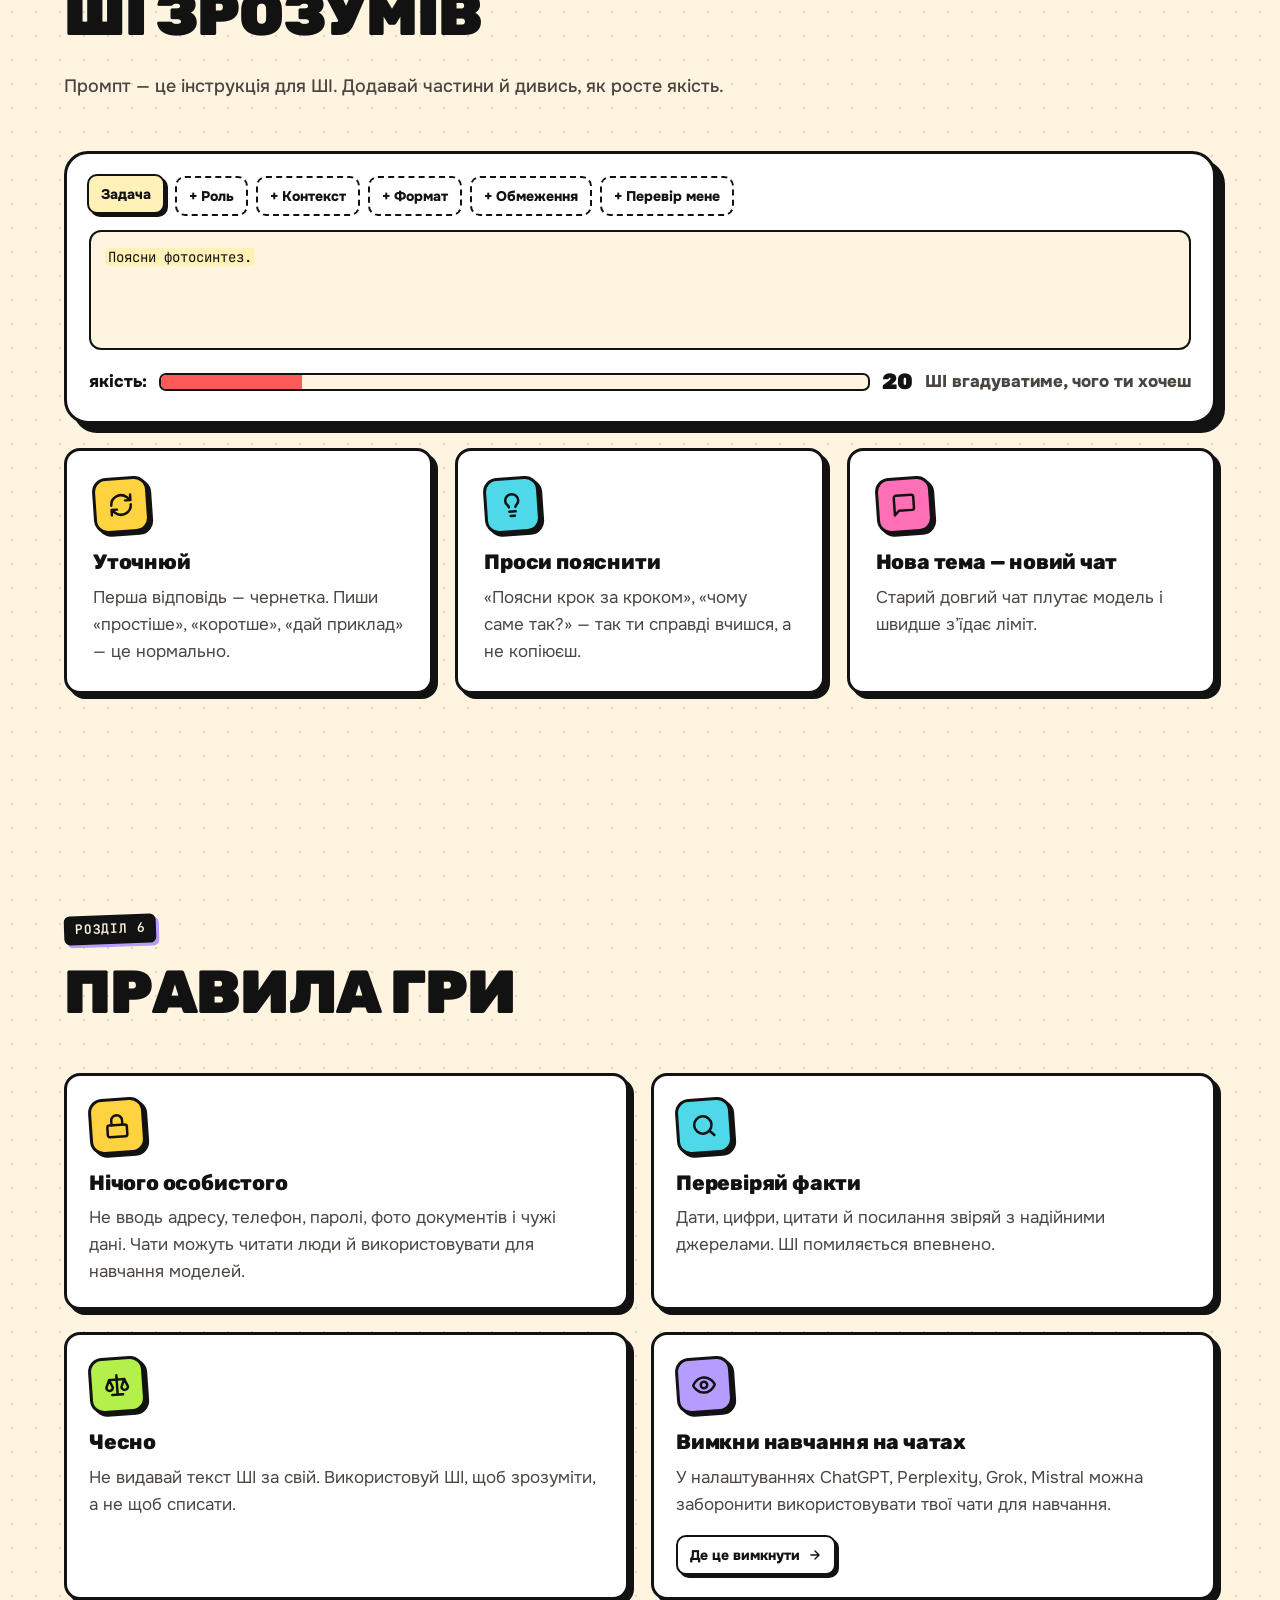
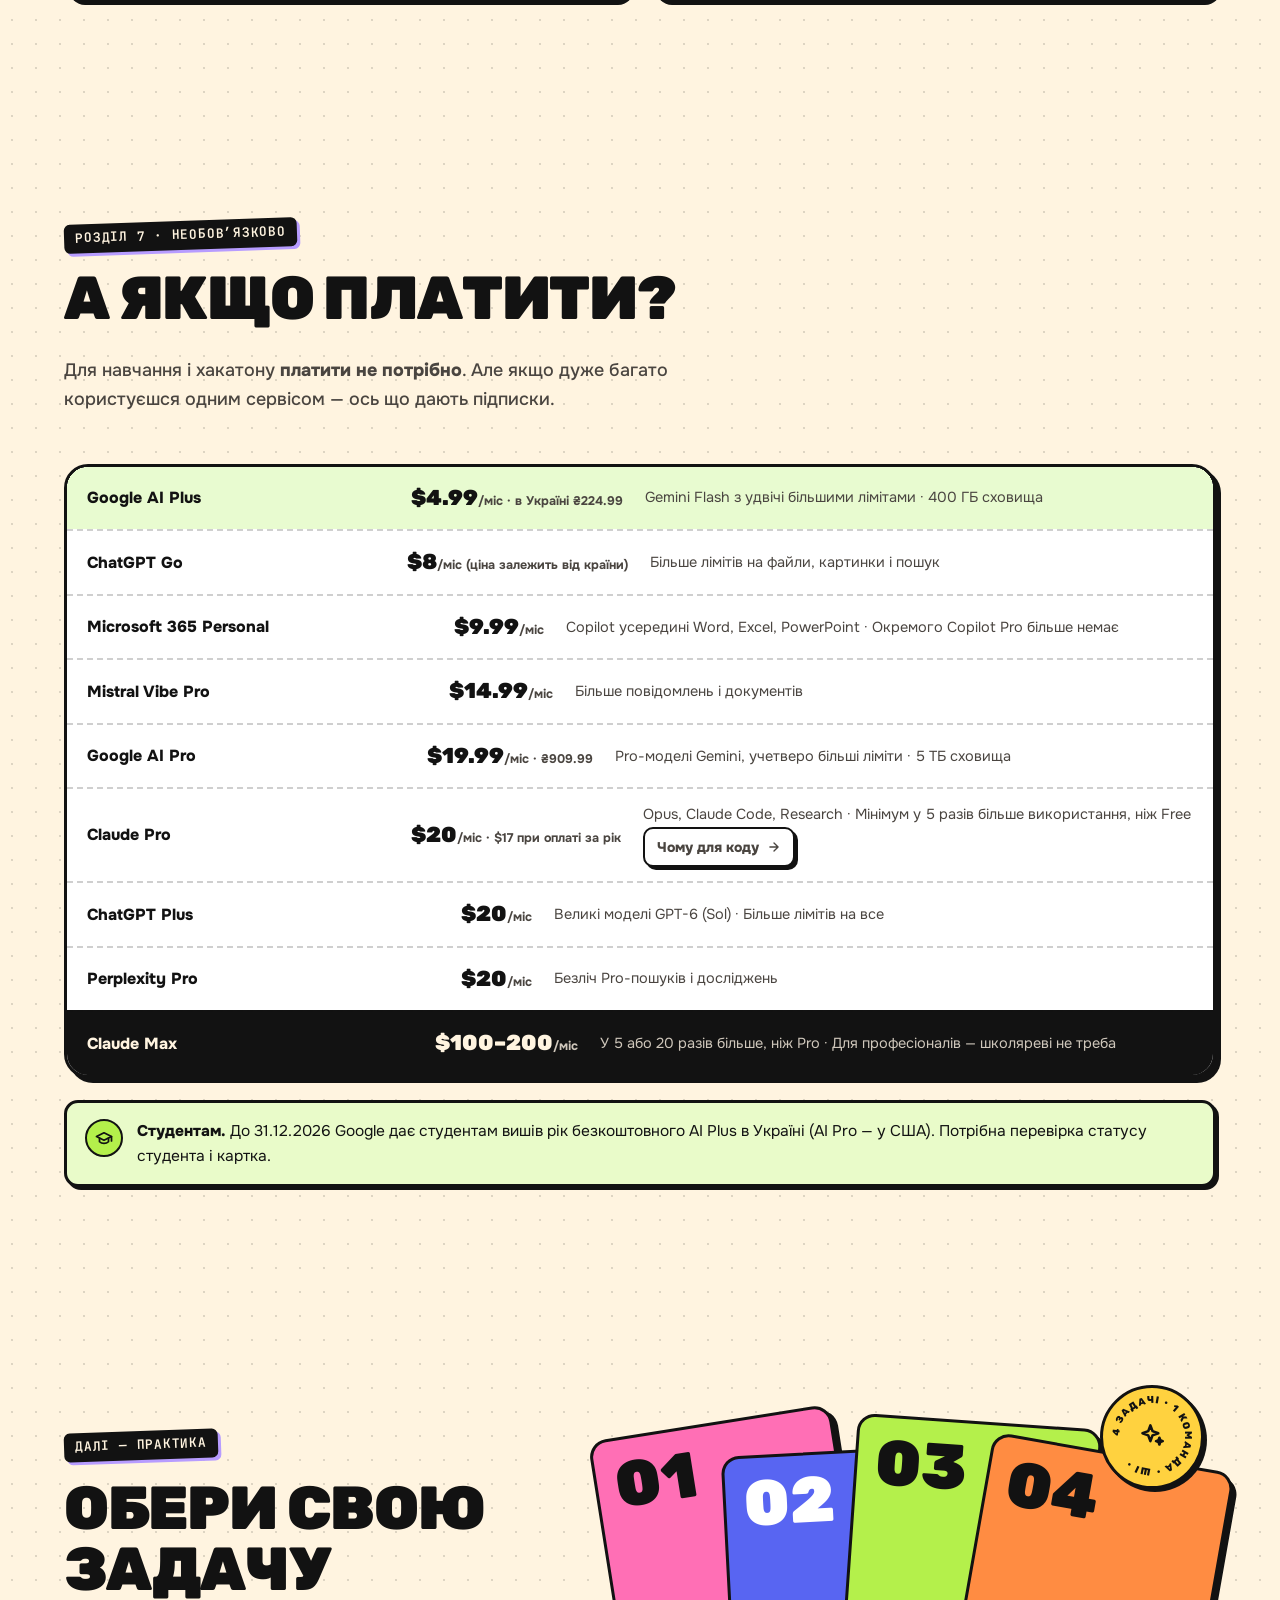
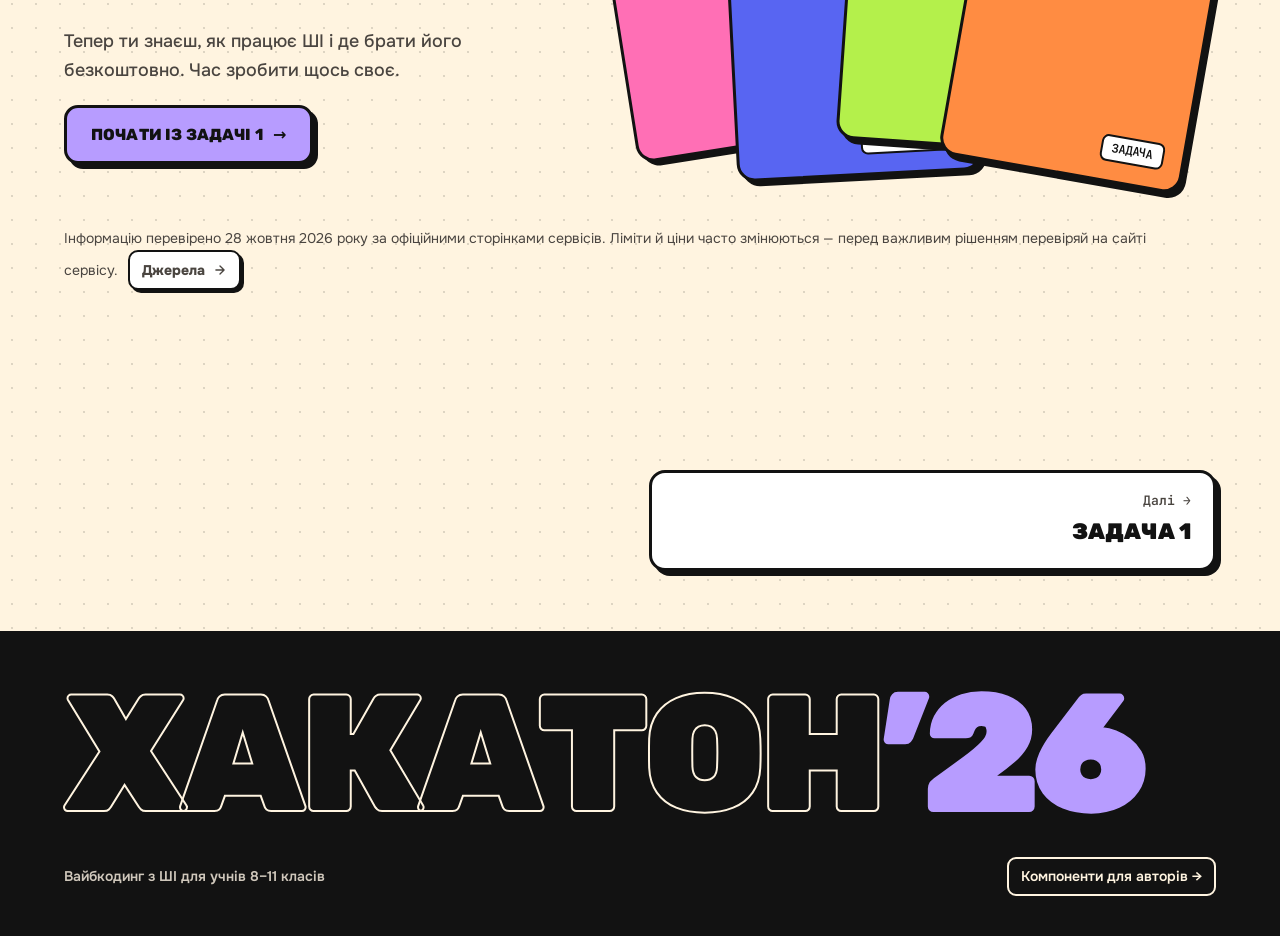
==== commit d5823edd: "Плавніший перехід між сторінками: стара тане, нова виїжджає без накладання; текст вкладок поверх під" ====
--- a/index.html
+++ b/index.html
@@ -10,10 +10,10 @@
   <link rel="preconnect" href="https://fonts.googleapis.com">
   <link rel="preconnect" href="https://fonts.gstatic.com" crossorigin>
   <link rel="stylesheet" href="https://fonts.googleapis.com/css2?family=Rubik:wght@500;700;800;900&family=Onest:wght@400;500;600;700;800&family=JetBrains+Mono:wght@400;600&display=swap">
-  <link rel="stylesheet" href="assets/css/style.css?v=10">
-  <link rel="stylesheet" href="assets/css/home.css?v=10">
-  <script src="assets/js/main.js?v=10"></script>
-  <script src="assets/js/home.js?v=10" defer></script>
+  <link rel="stylesheet" href="assets/css/style.css?v=12">
+  <link rel="stylesheet" href="assets/css/home.css?v=12">
+  <script src="assets/js/main.js?v=12"></script>
+  <script src="assets/js/home.js?v=12" defer></script>
 </head>
 <body data-page="home">
 <site-nav></site-nav>
--- a/assets/css/style.css
+++ b/assets/css/style.css
@@ -234,6 +234,9 @@
   view-transition-name: nav-pill;
 }
 .nav-ico { display: grid; place-items: center; width: 22px; height: 22px; }
+/* текст вкладки має свій шар у переході — щоб підсвітка, яка «пливе», його не закривала */
+.nav-txt { display: inline-flex; align-items: center; gap: 8px; }
+.tab .nav-txt { flex-direction: column; gap: 3px; }
 .nav-ico svg { width: 19px; height: 19px; }
 .num-ico {
   display: grid; place-items: center;
@@ -289,18 +292,19 @@
 /* ---------- Переходи між сторінками ---------- */
 @view-transition { navigation: auto; }
 
-::view-transition-group(*) { animation-duration: .55s; animation-timing-function: var(--snap); }
+::view-transition-group(*) { animation-duration: .5s; animation-timing-function: var(--ease-out); }
 ::view-transition-old(root), ::view-transition-new(root) { animation: none; }
-/* нова сторінка «заїжджає» шторкою, стара відсувається */
-::view-transition-old(page) { animation: vt-push-left .5s var(--snap) both; }
-::view-transition-new(page) { animation: vt-wipe-right .6s var(--snap) both; }
-html:active-view-transition-type(back)::view-transition-old(page) { animation-name: vt-push-right; }
-html:active-view-transition-type(back)::view-transition-new(page) { animation-name: vt-wipe-left; }
-
-@keyframes vt-push-left  { to { transform: translateX(-12%) rotate(-1deg); opacity: .4; } }
-@keyframes vt-push-right { to { transform: translateX(12%) rotate(1deg); opacity: .4; } }
-@keyframes vt-wipe-right { from { clip-path: inset(0 0 0 100%); } to { clip-path: inset(0 0 0 0); } }
-@keyframes vt-wipe-left  { from { clip-path: inset(0 100% 0 0); } to { clip-path: inset(0 0 0 0); } }
+/* сторінка не «розтягується» між старою і новою висотою — тільки тане й зсувається */
+::view-transition-group(page) { animation: none; }
+::view-transition-old(page) { animation: vt-out-left .2s cubic-bezier(.4, 0, 1, 1) both; }
+::view-transition-new(page) { animation: vt-in-right .45s var(--ease-out) .2s both; }
+html:active-view-transition-type(back)::view-transition-old(page) { animation-name: vt-out-right; }
+html:active-view-transition-type(back)::view-transition-new(page) { animation-name: vt-in-left; }
+
+@keyframes vt-out-left  { to   { opacity: 0; transform: translateX(-32px); } }
+@keyframes vt-out-right { to   { opacity: 0; transform: translateX(32px); } }
+@keyframes vt-in-right  { from { opacity: 0; transform: translateX(44px); } }
+@keyframes vt-in-left   { from { opacity: 0; transform: translateX(-44px); } }
 
 /* Якщо браузер не вміє View Transitions — проста поява */
 .page { view-transition-name: page; animation: page-enter .6s var(--ease-out) backwards; }
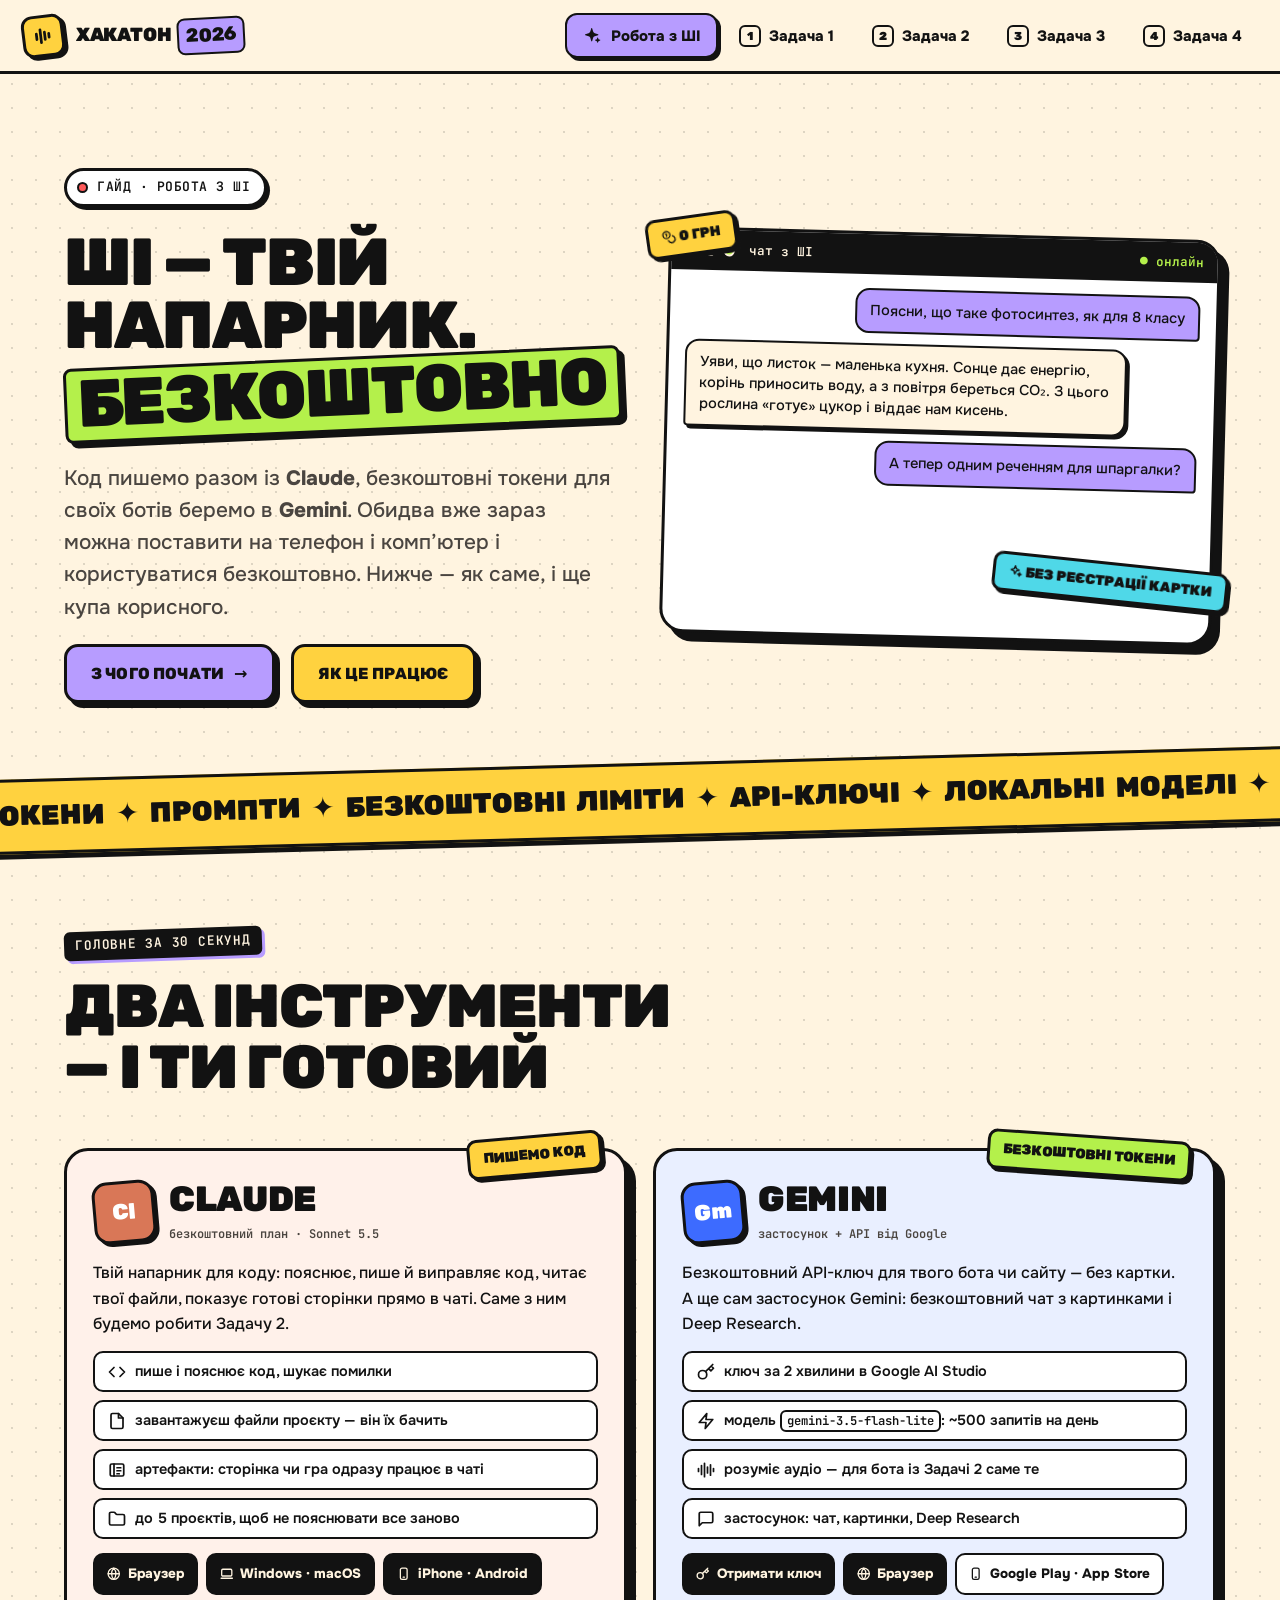
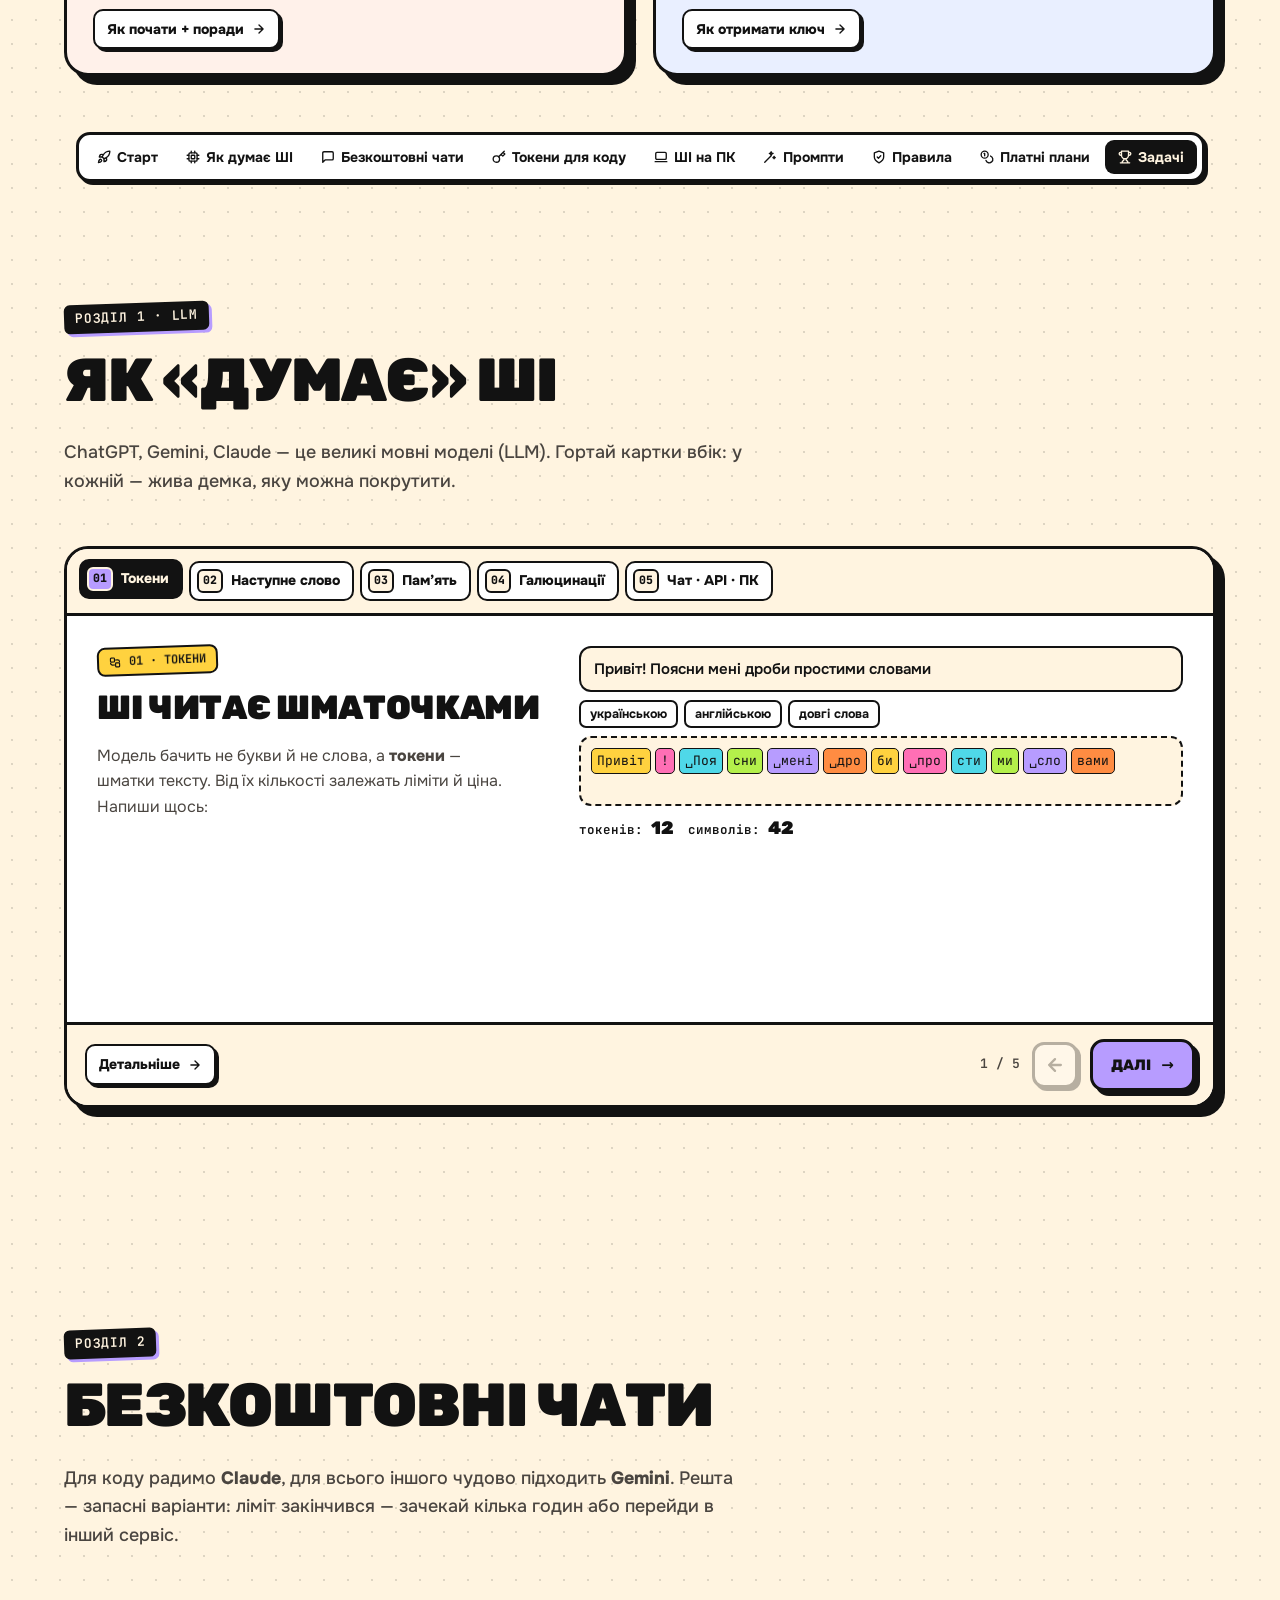
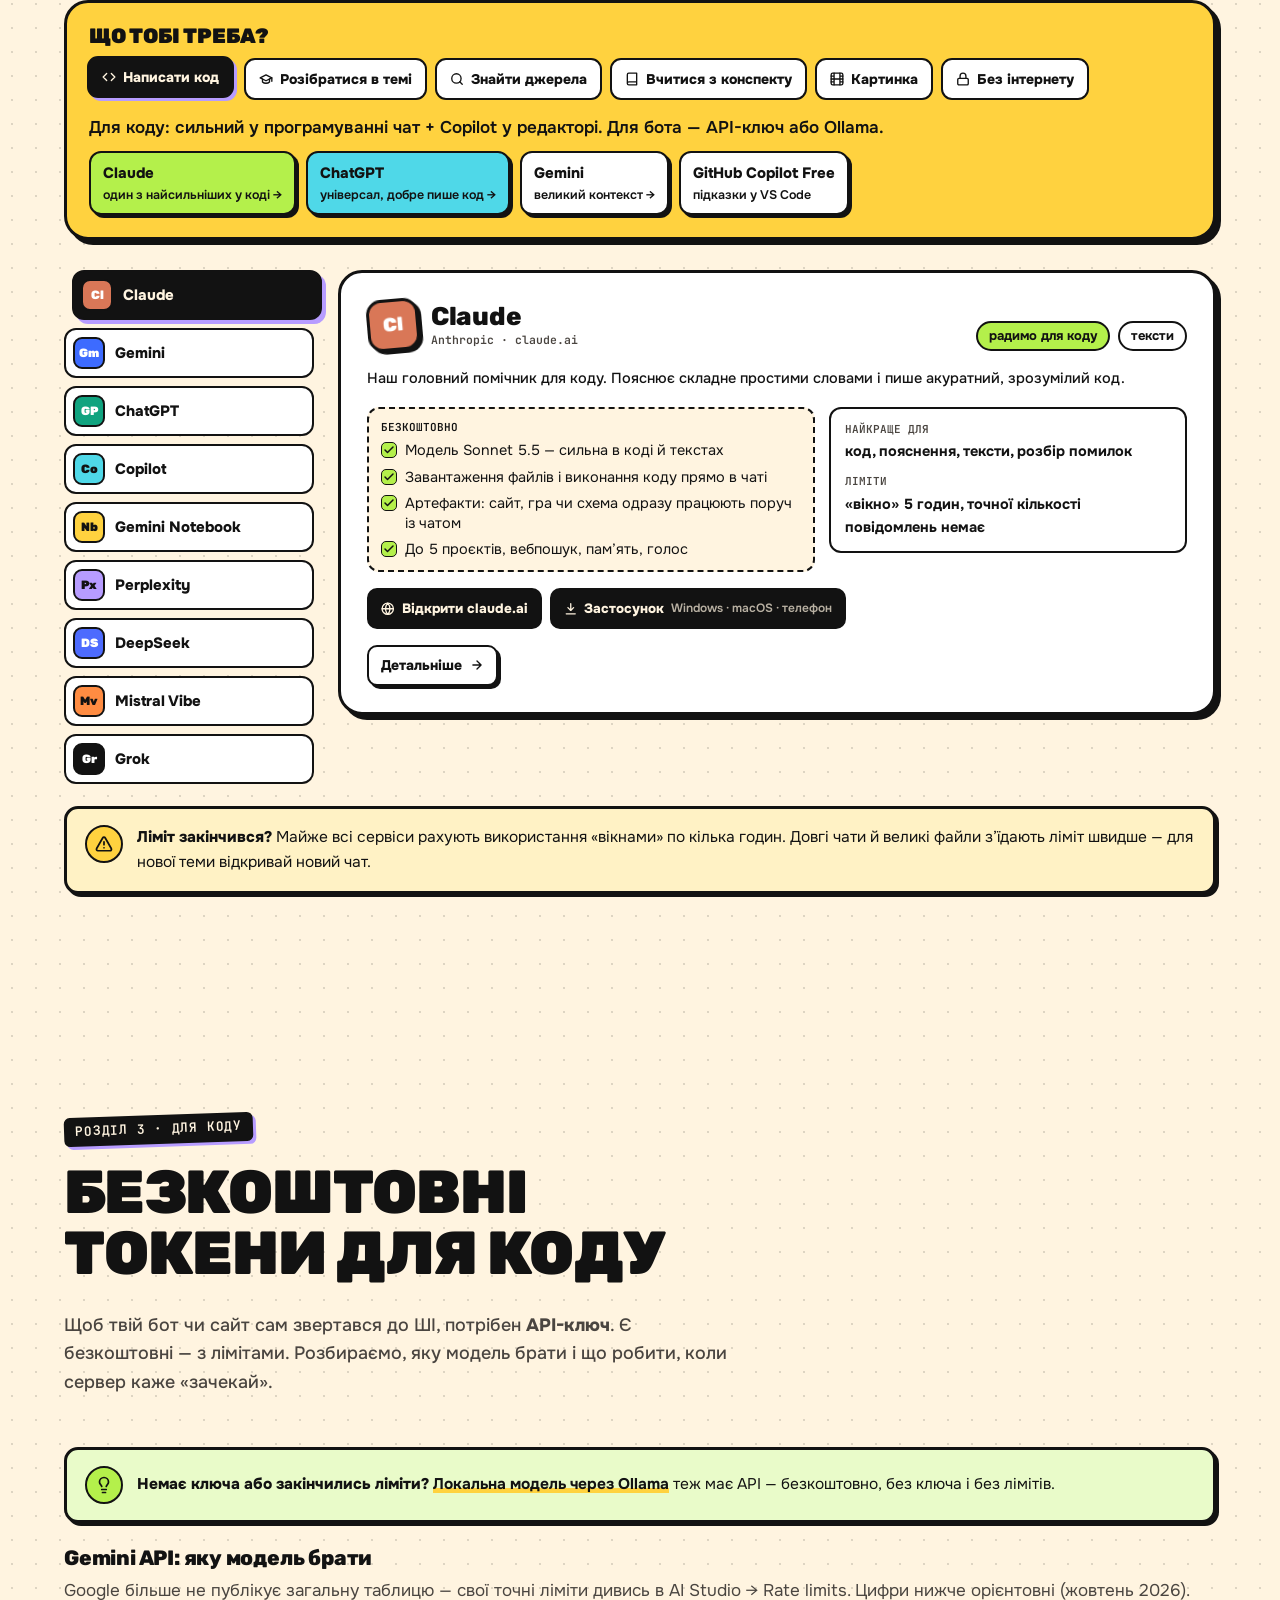
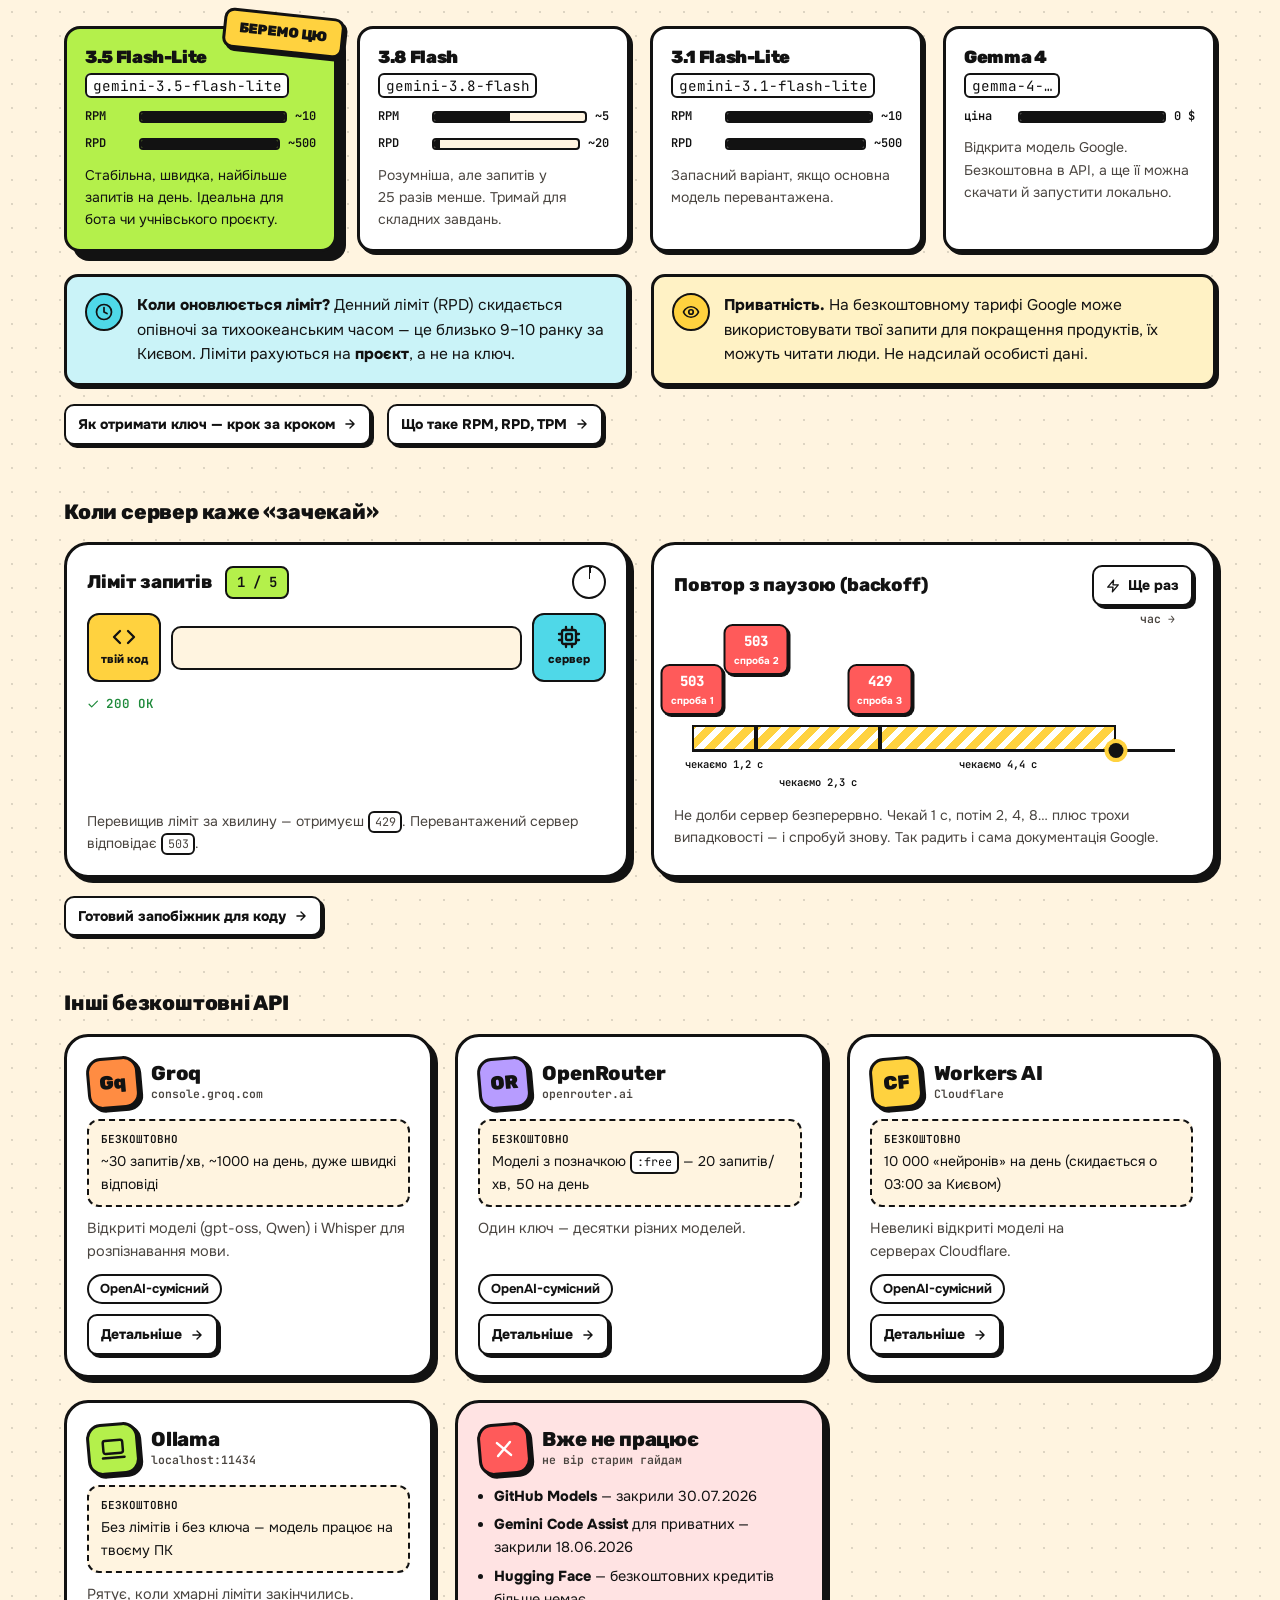
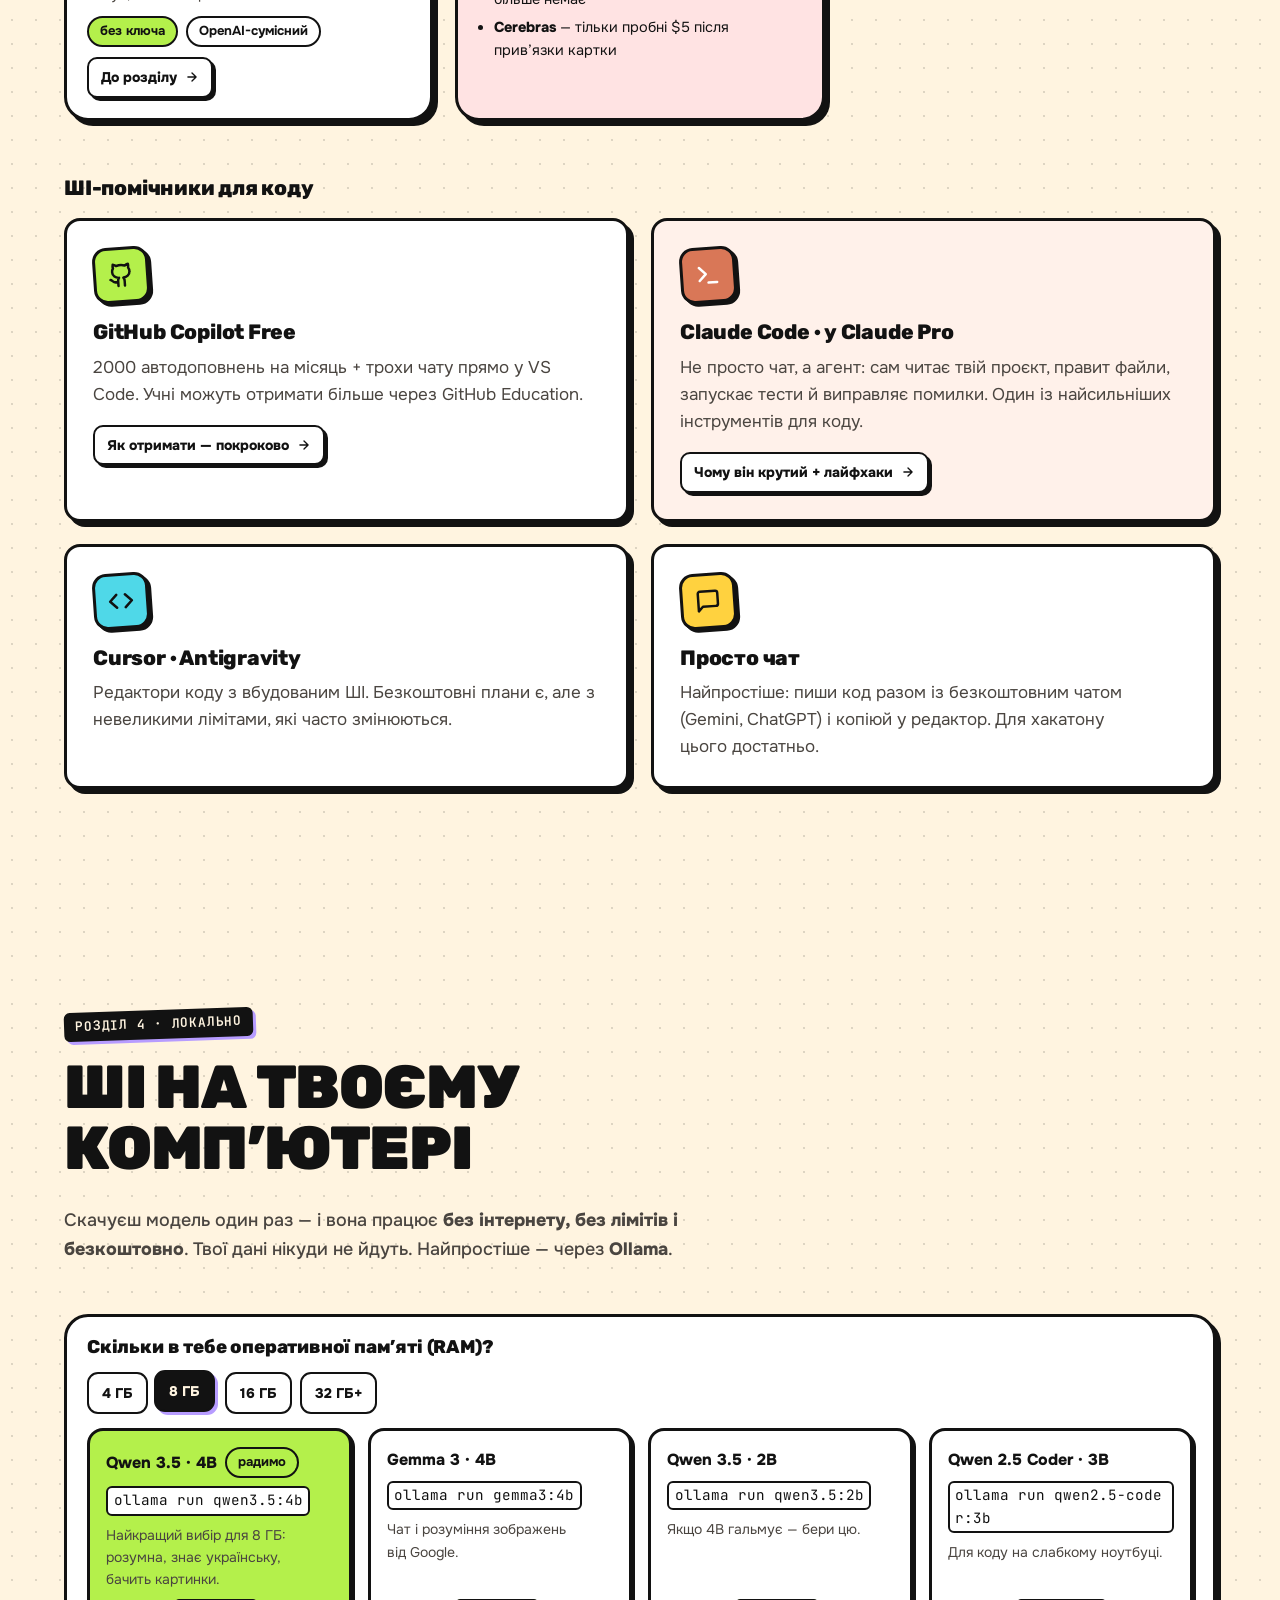
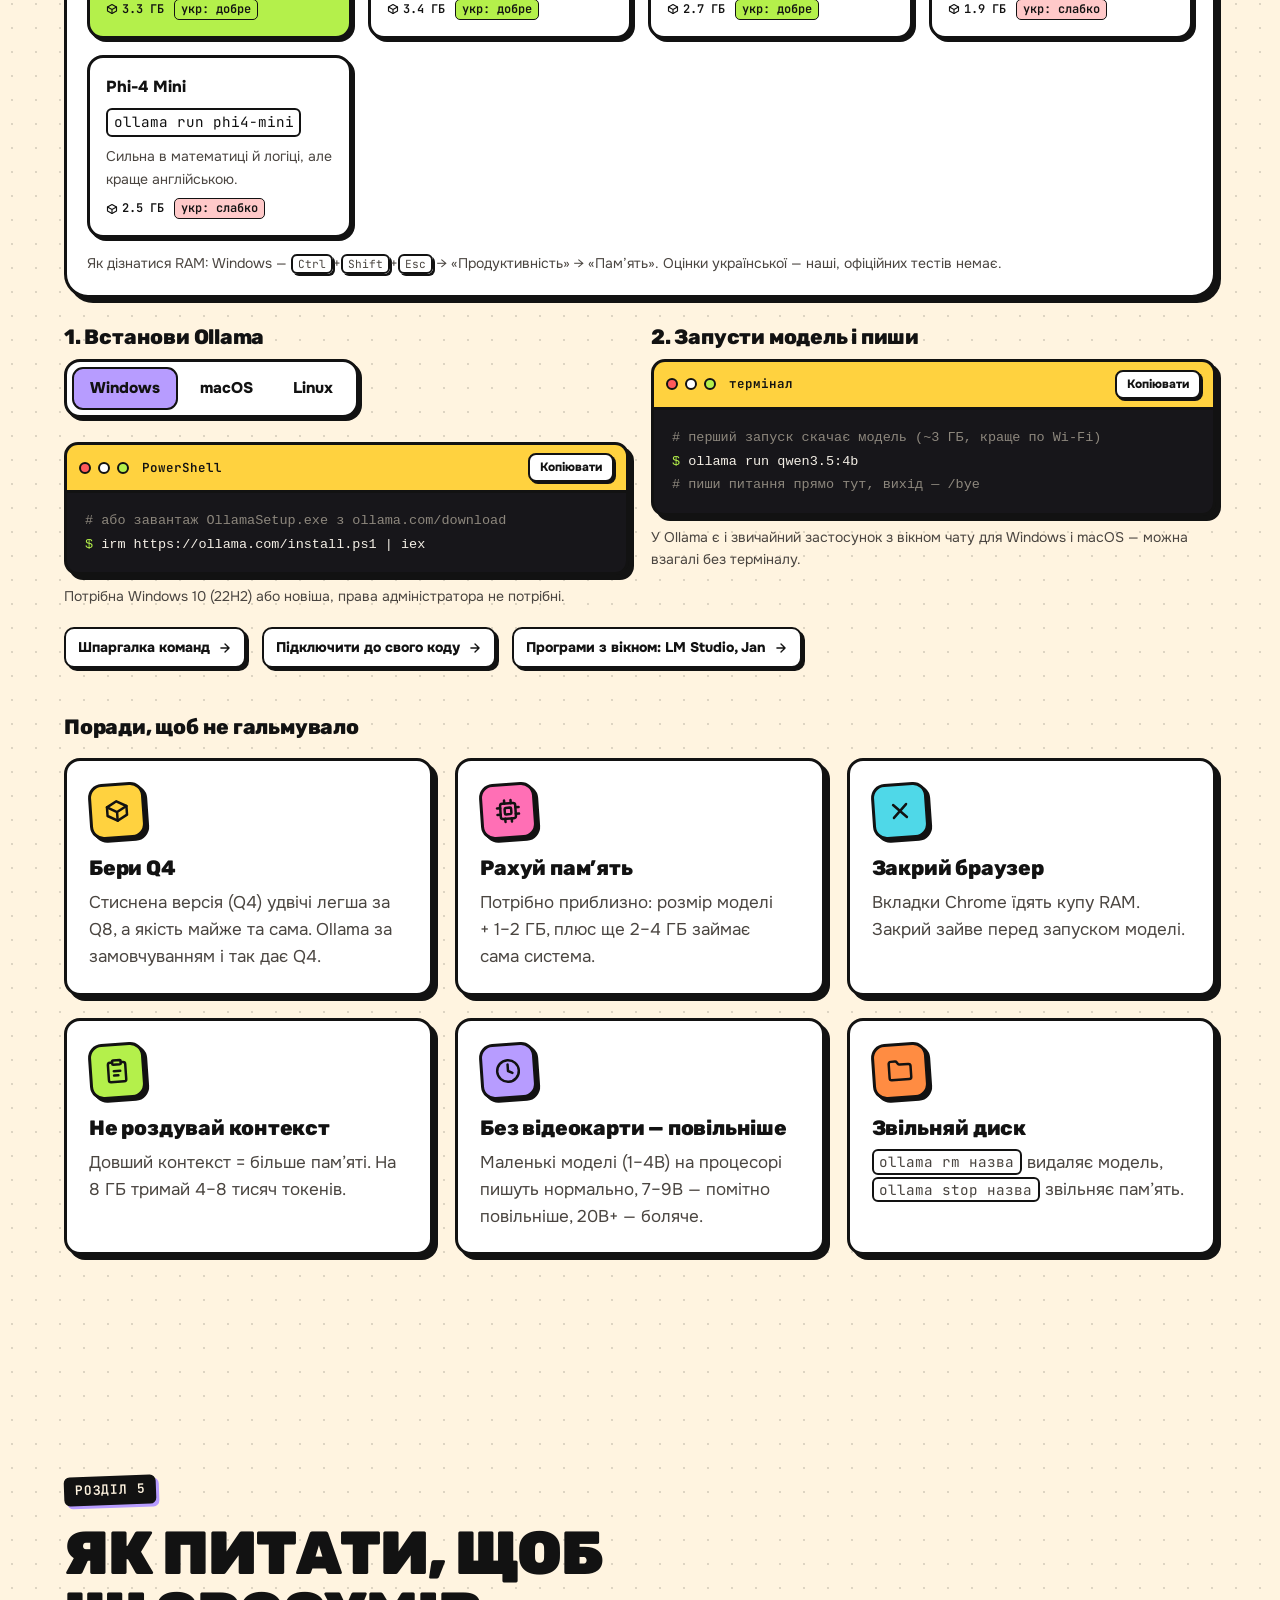
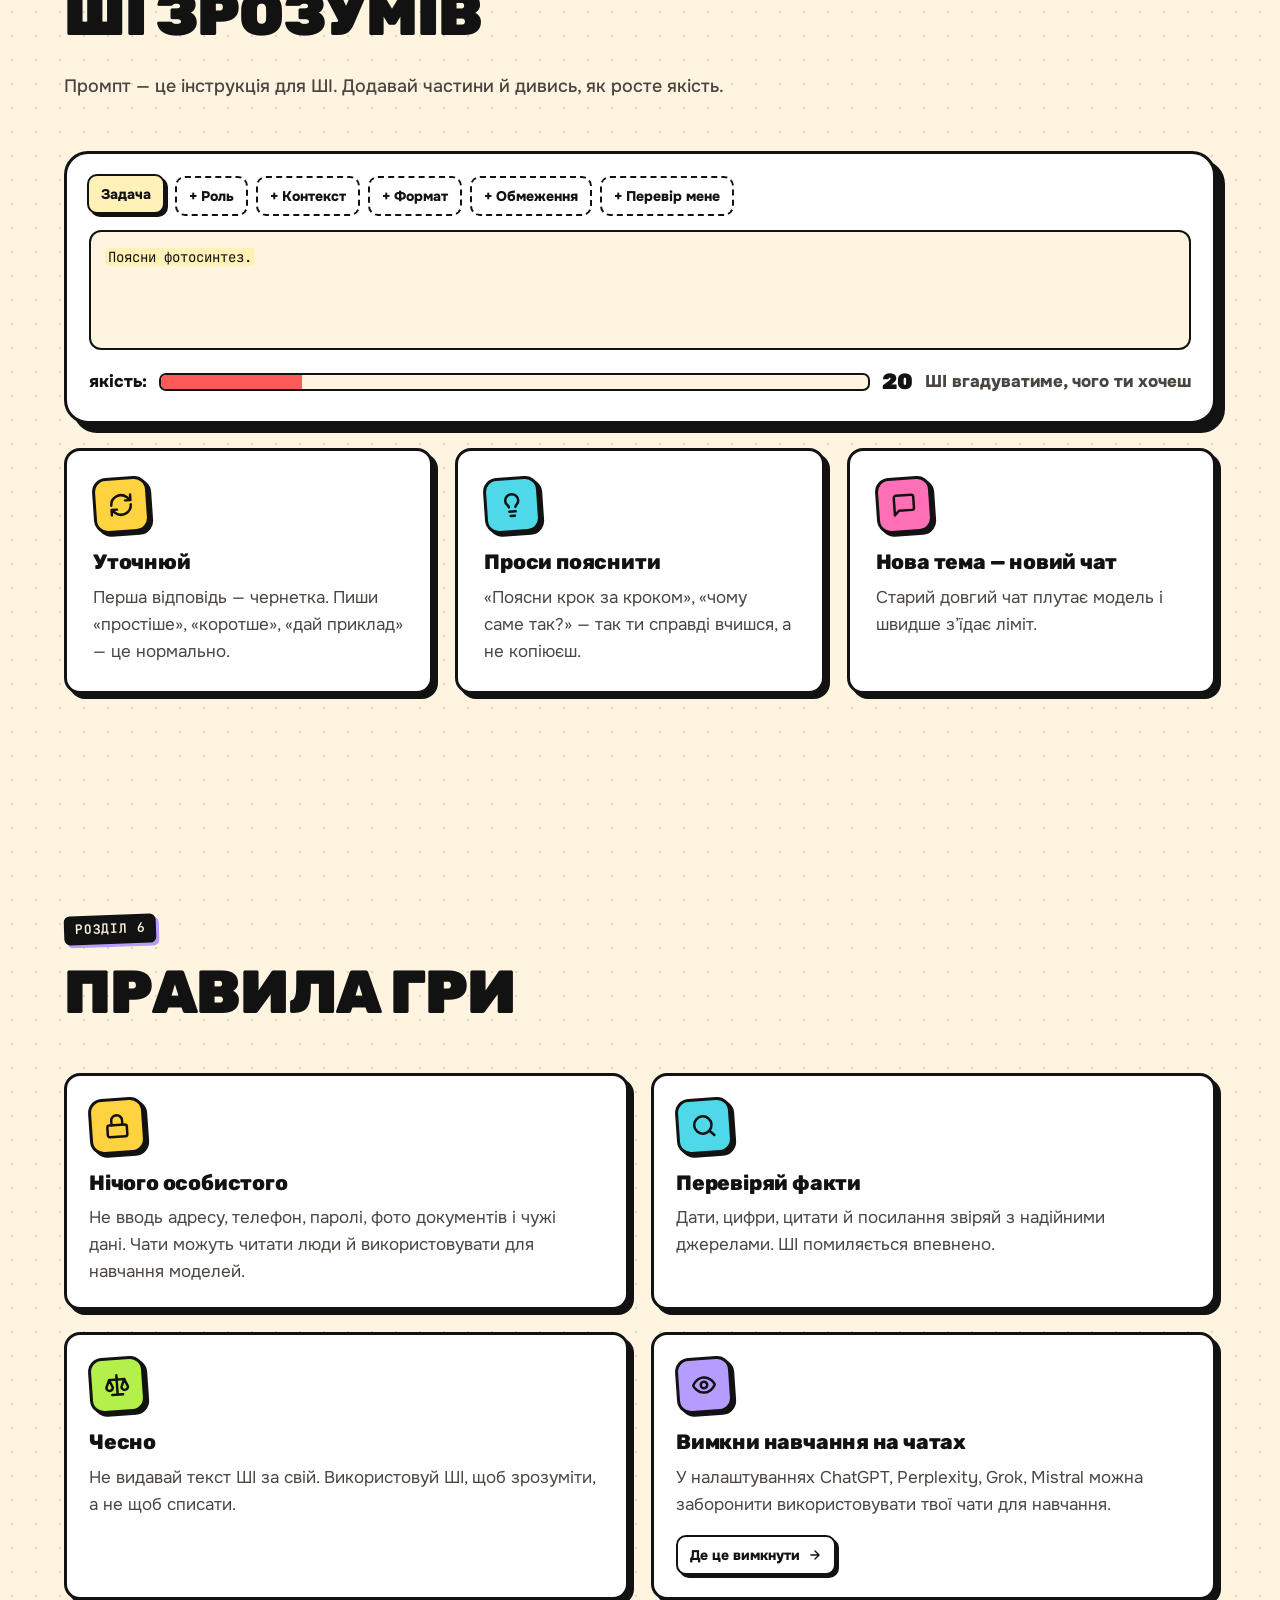
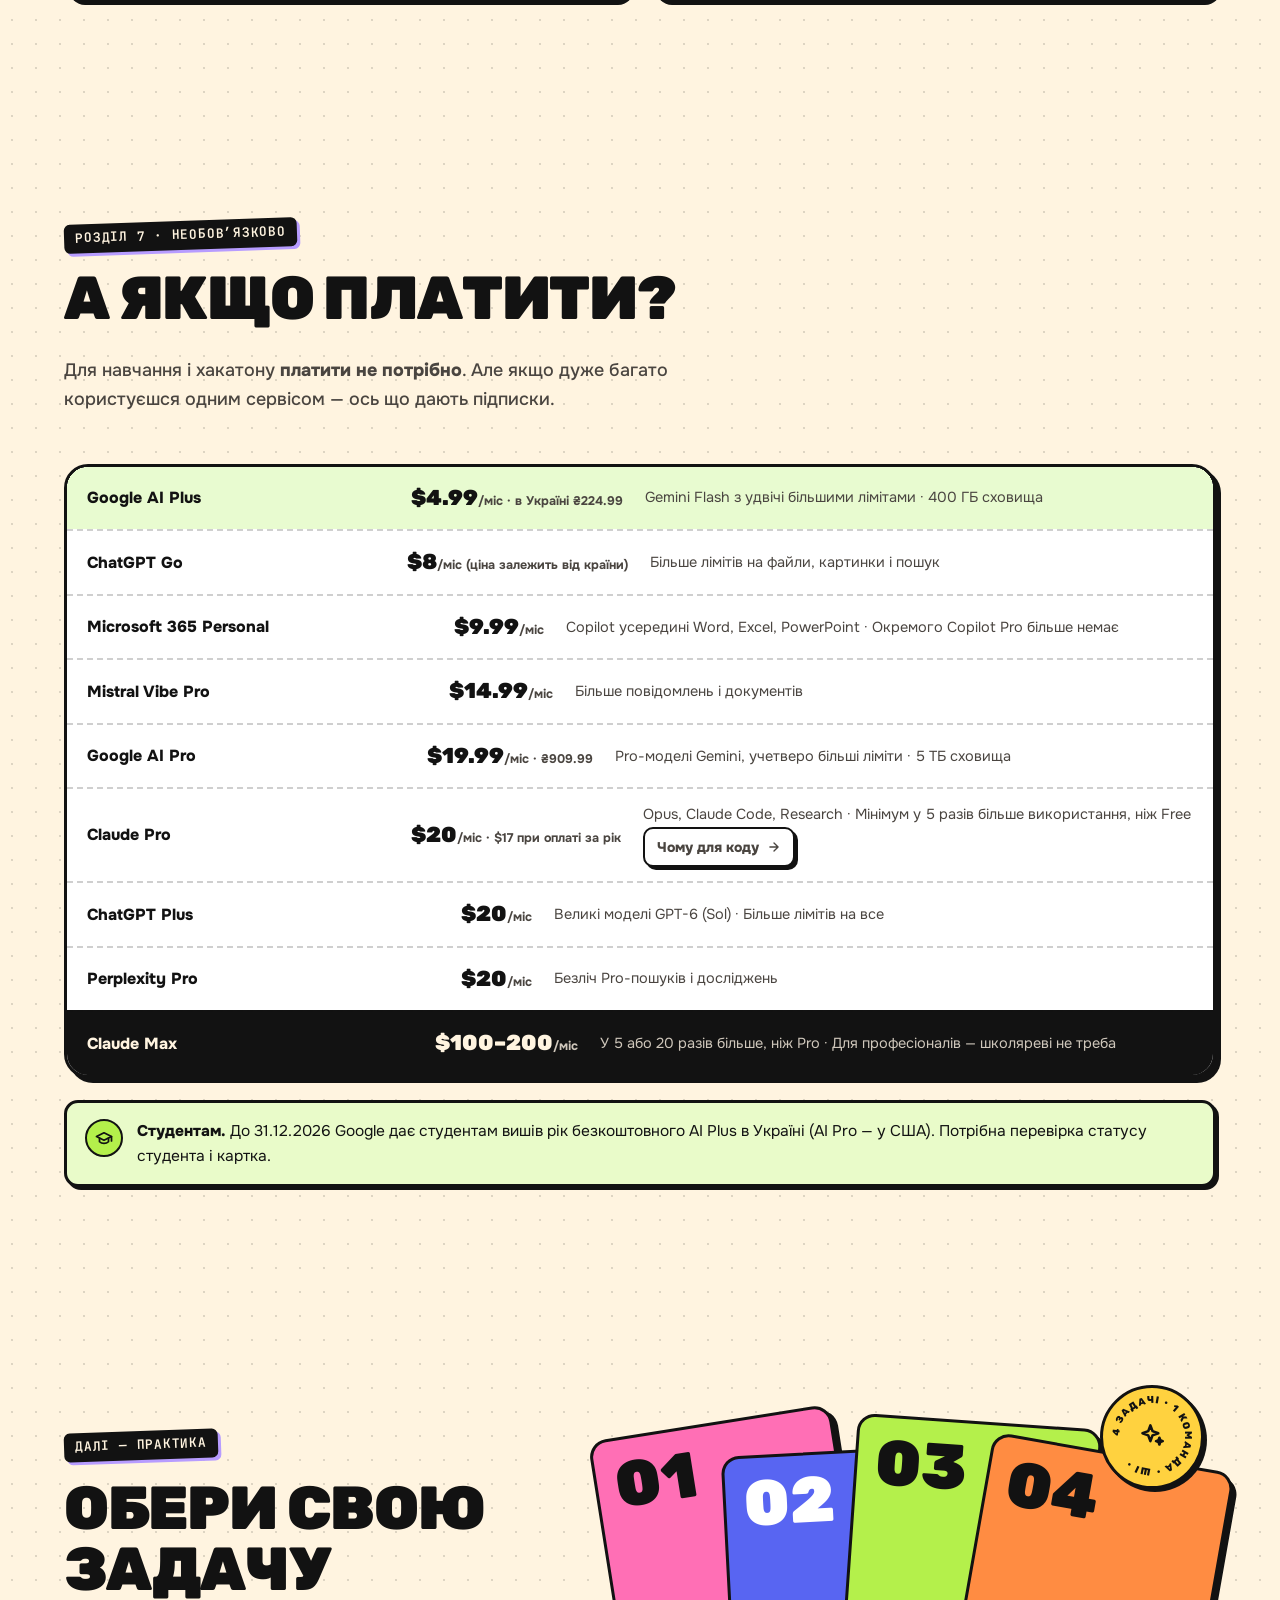
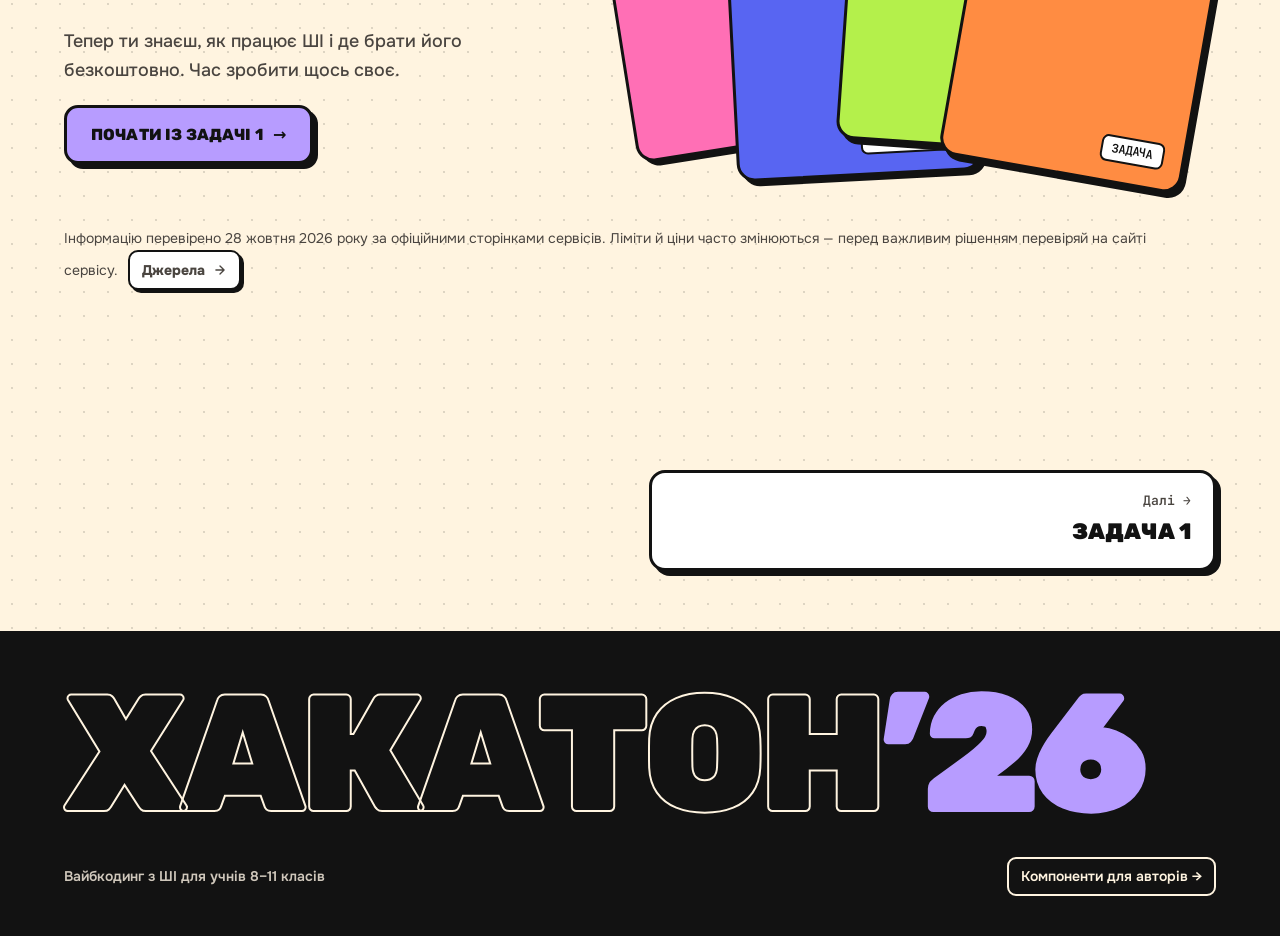
==== commit 97ec2d35: "Автооновлення кешу: version.json + перевірка версії на кожній сторінці; скрипт tools/bump_version.py" ====
--- a/index.html
+++ b/index.html
@@ -2,6 +2,7 @@
 <html lang="uk">
 <head>
   <meta charset="utf-8">
+  <meta name="site-version" content="14">
   <meta name="viewport" content="width=device-width, initial-scale=1, viewport-fit=cover">
   <title>Робота з ШІ — Хакатон 2026</title>
   <meta name="description" content="Гайд для школярів: як працює штучний інтелект, які сервіси безкоштовні, як отримати безкоштовні токени для коду і запустити ШІ на своєму комп’ютері.">
@@ -10,10 +11,10 @@
   <link rel="preconnect" href="https://fonts.googleapis.com">
   <link rel="preconnect" href="https://fonts.gstatic.com" crossorigin>
   <link rel="stylesheet" href="https://fonts.googleapis.com/css2?family=Rubik:wght@500;700;800;900&family=Onest:wght@400;500;600;700;800&family=JetBrains+Mono:wght@400;600&display=swap">
-  <link rel="stylesheet" href="assets/css/style.css?v=12">
-  <link rel="stylesheet" href="assets/css/home.css?v=12">
-  <script src="assets/js/main.js?v=12"></script>
-  <script src="assets/js/home.js?v=12" defer></script>
+  <link rel="stylesheet" href="assets/css/style.css?v=14">
+  <link rel="stylesheet" href="assets/css/home.css?v=14">
+  <script src="assets/js/main.js?v=14"></script>
+  <script src="assets/js/home.js?v=14" defer></script>
 </head>
 <body data-page="home">
 <site-nav></site-nav>
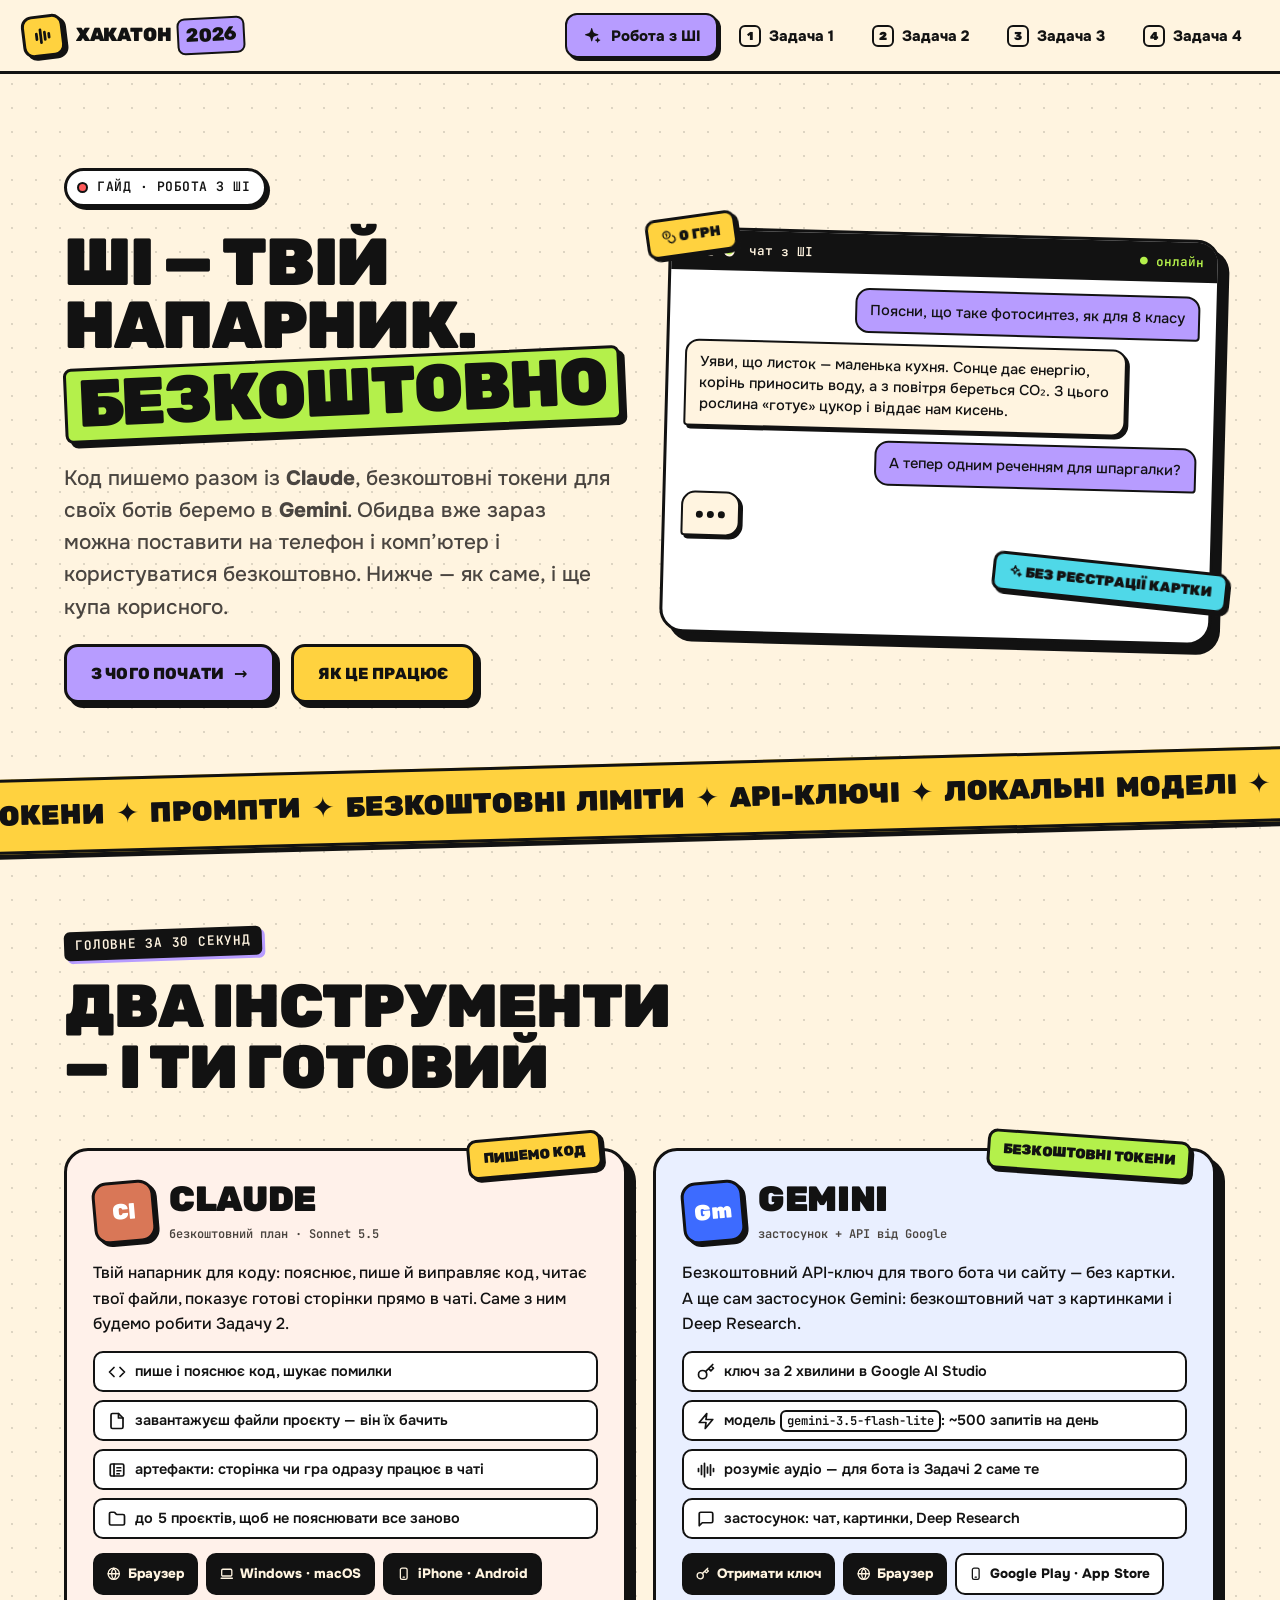
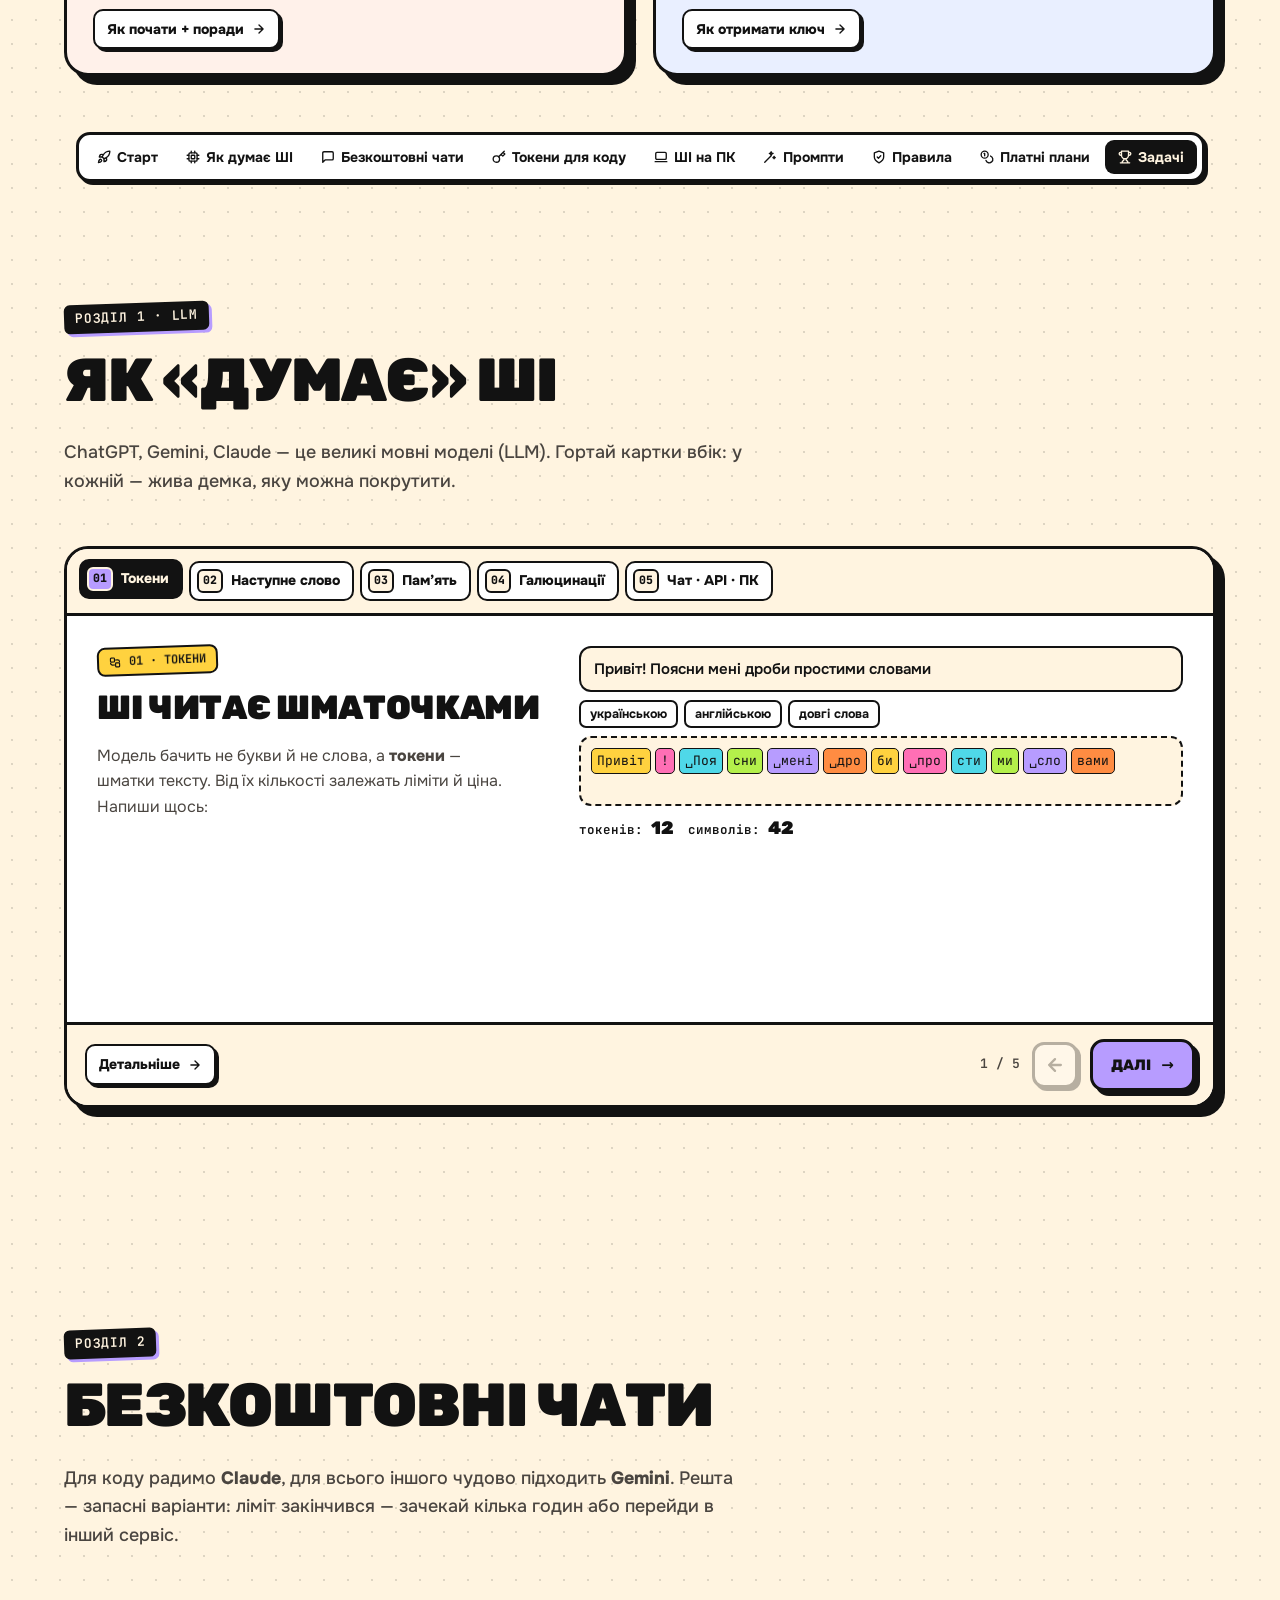
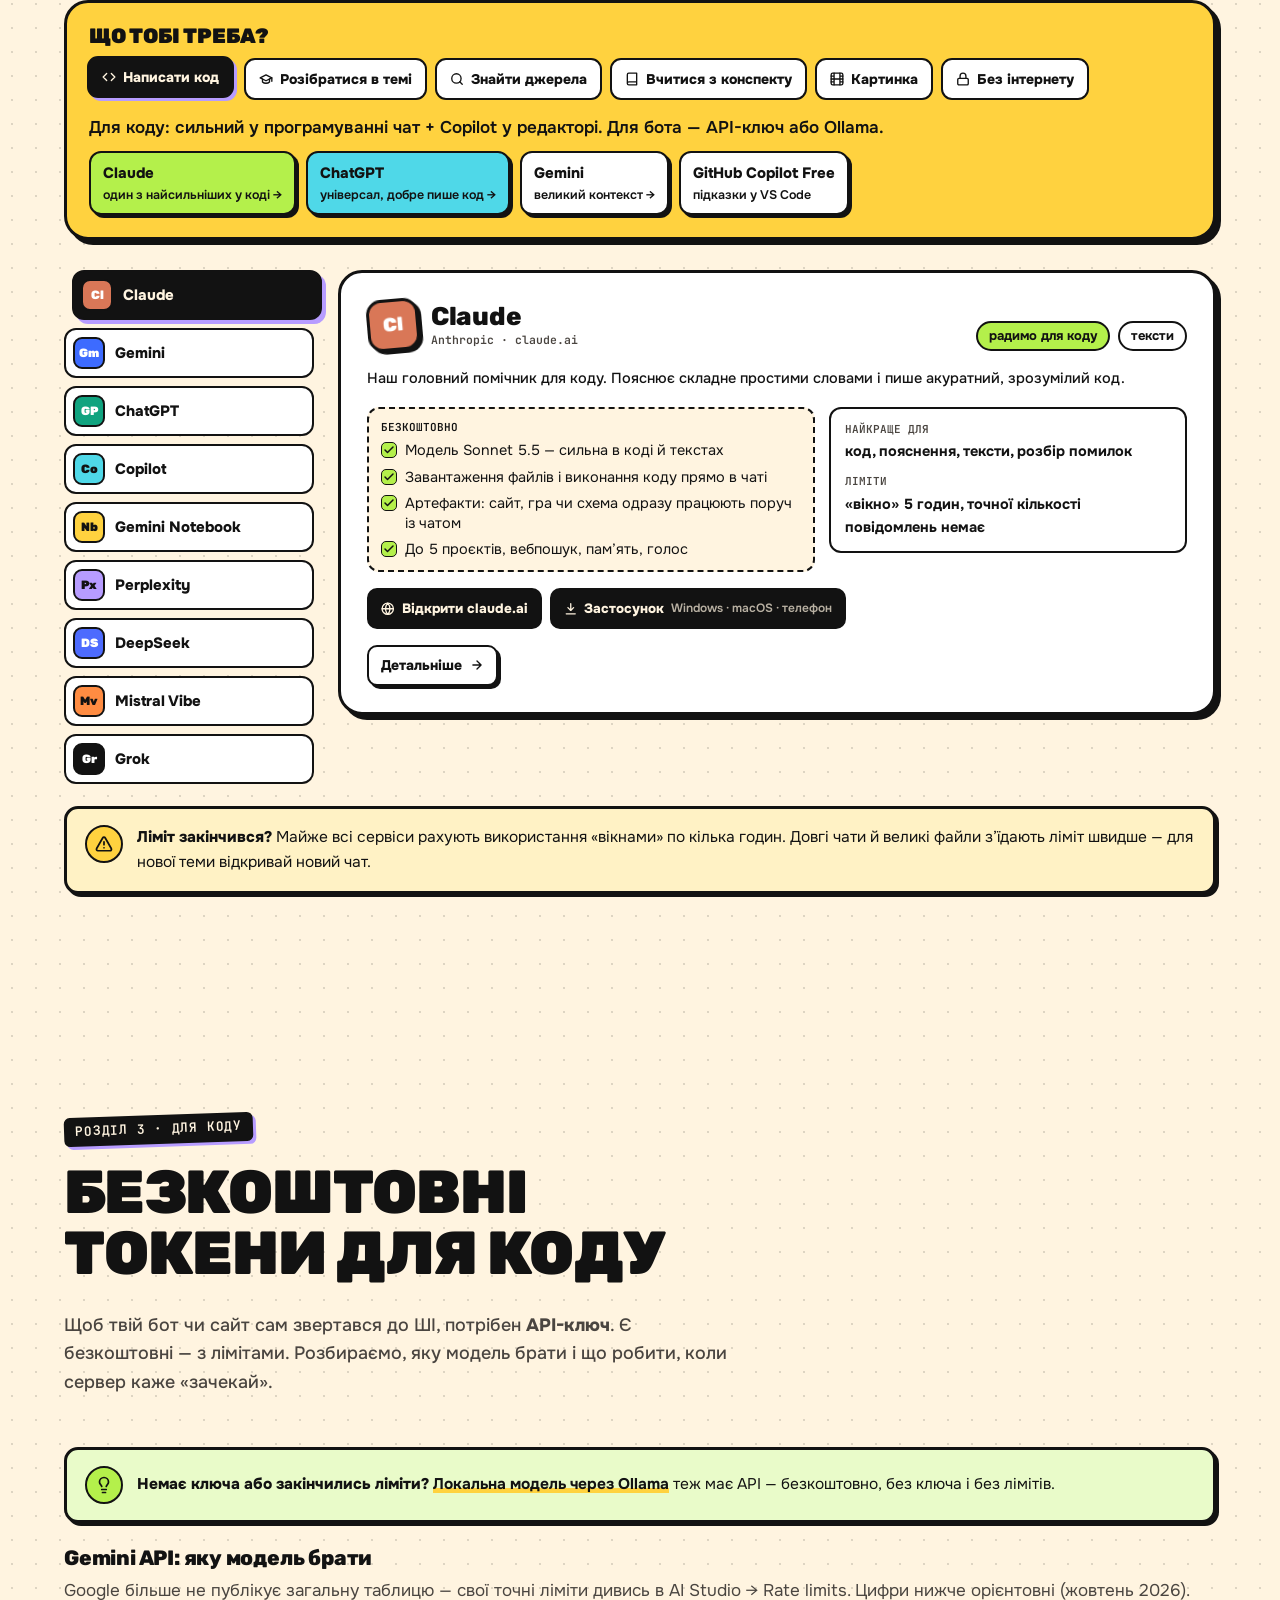
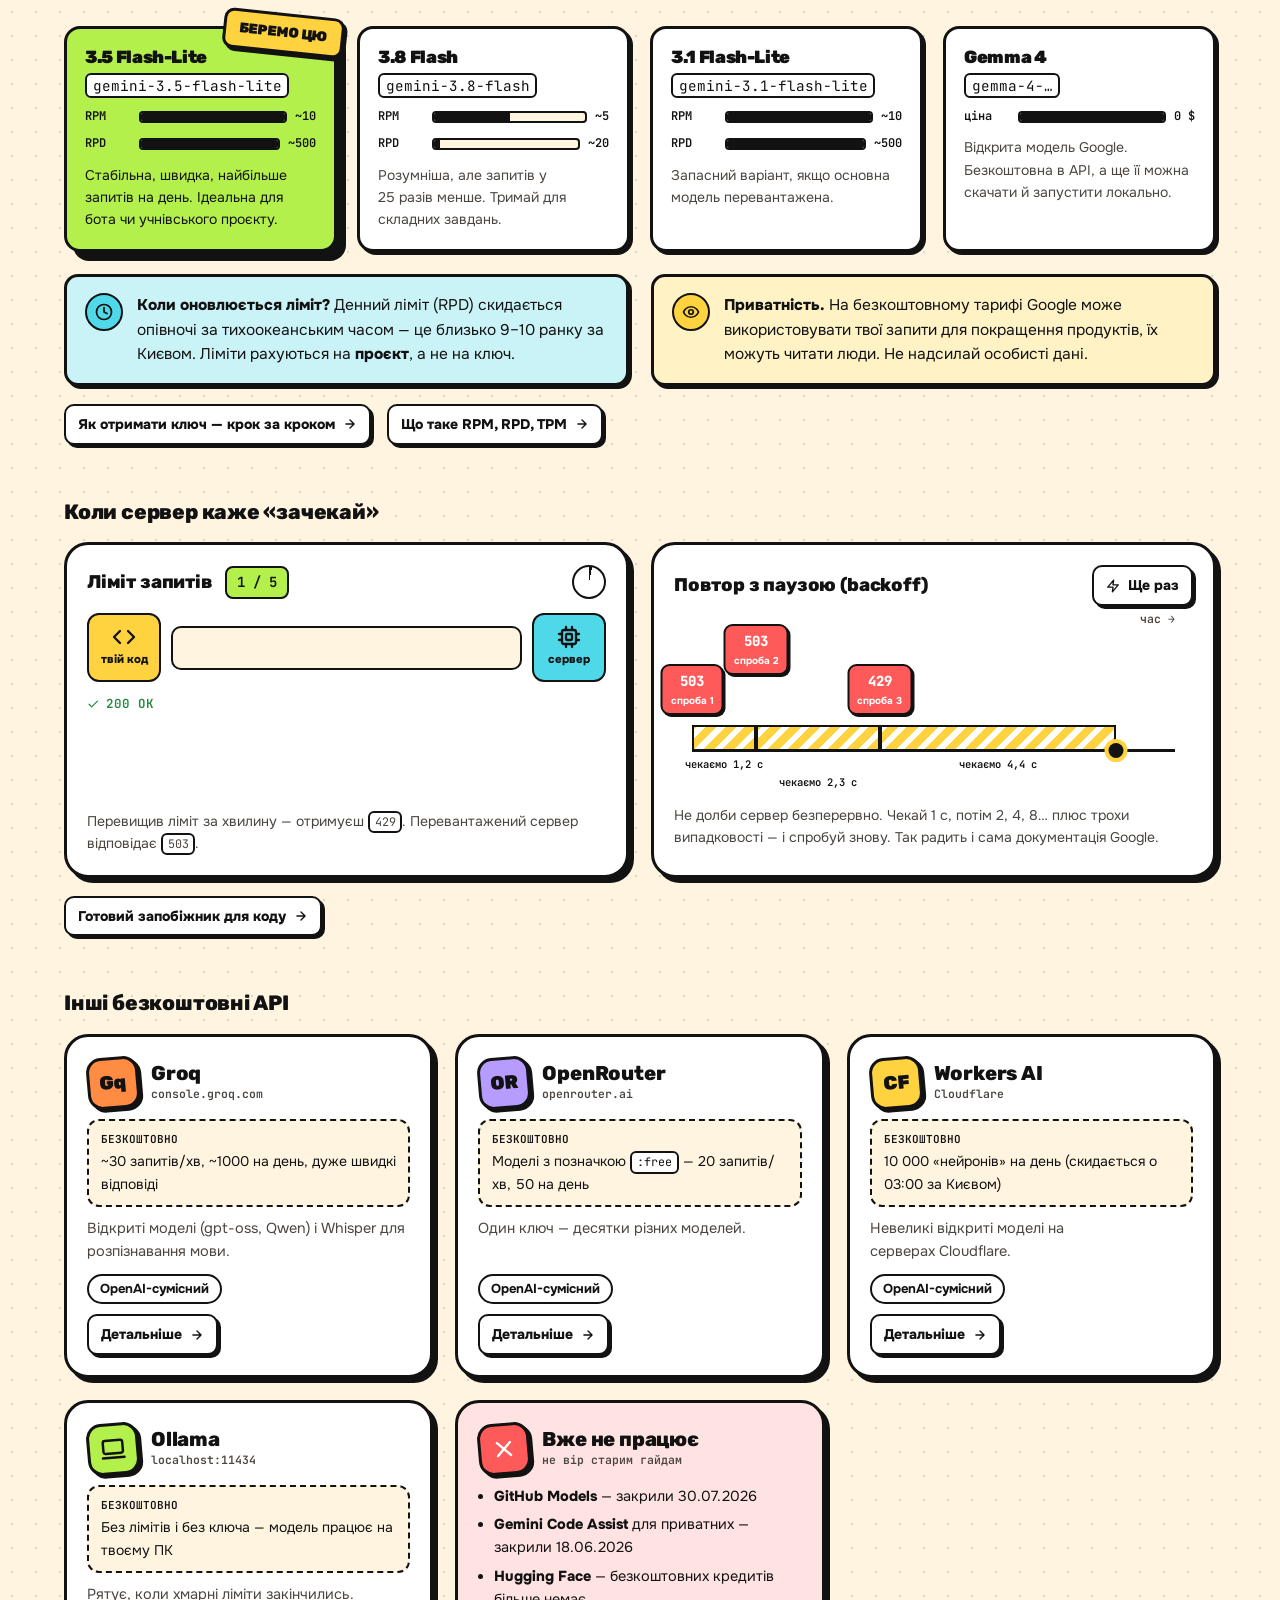
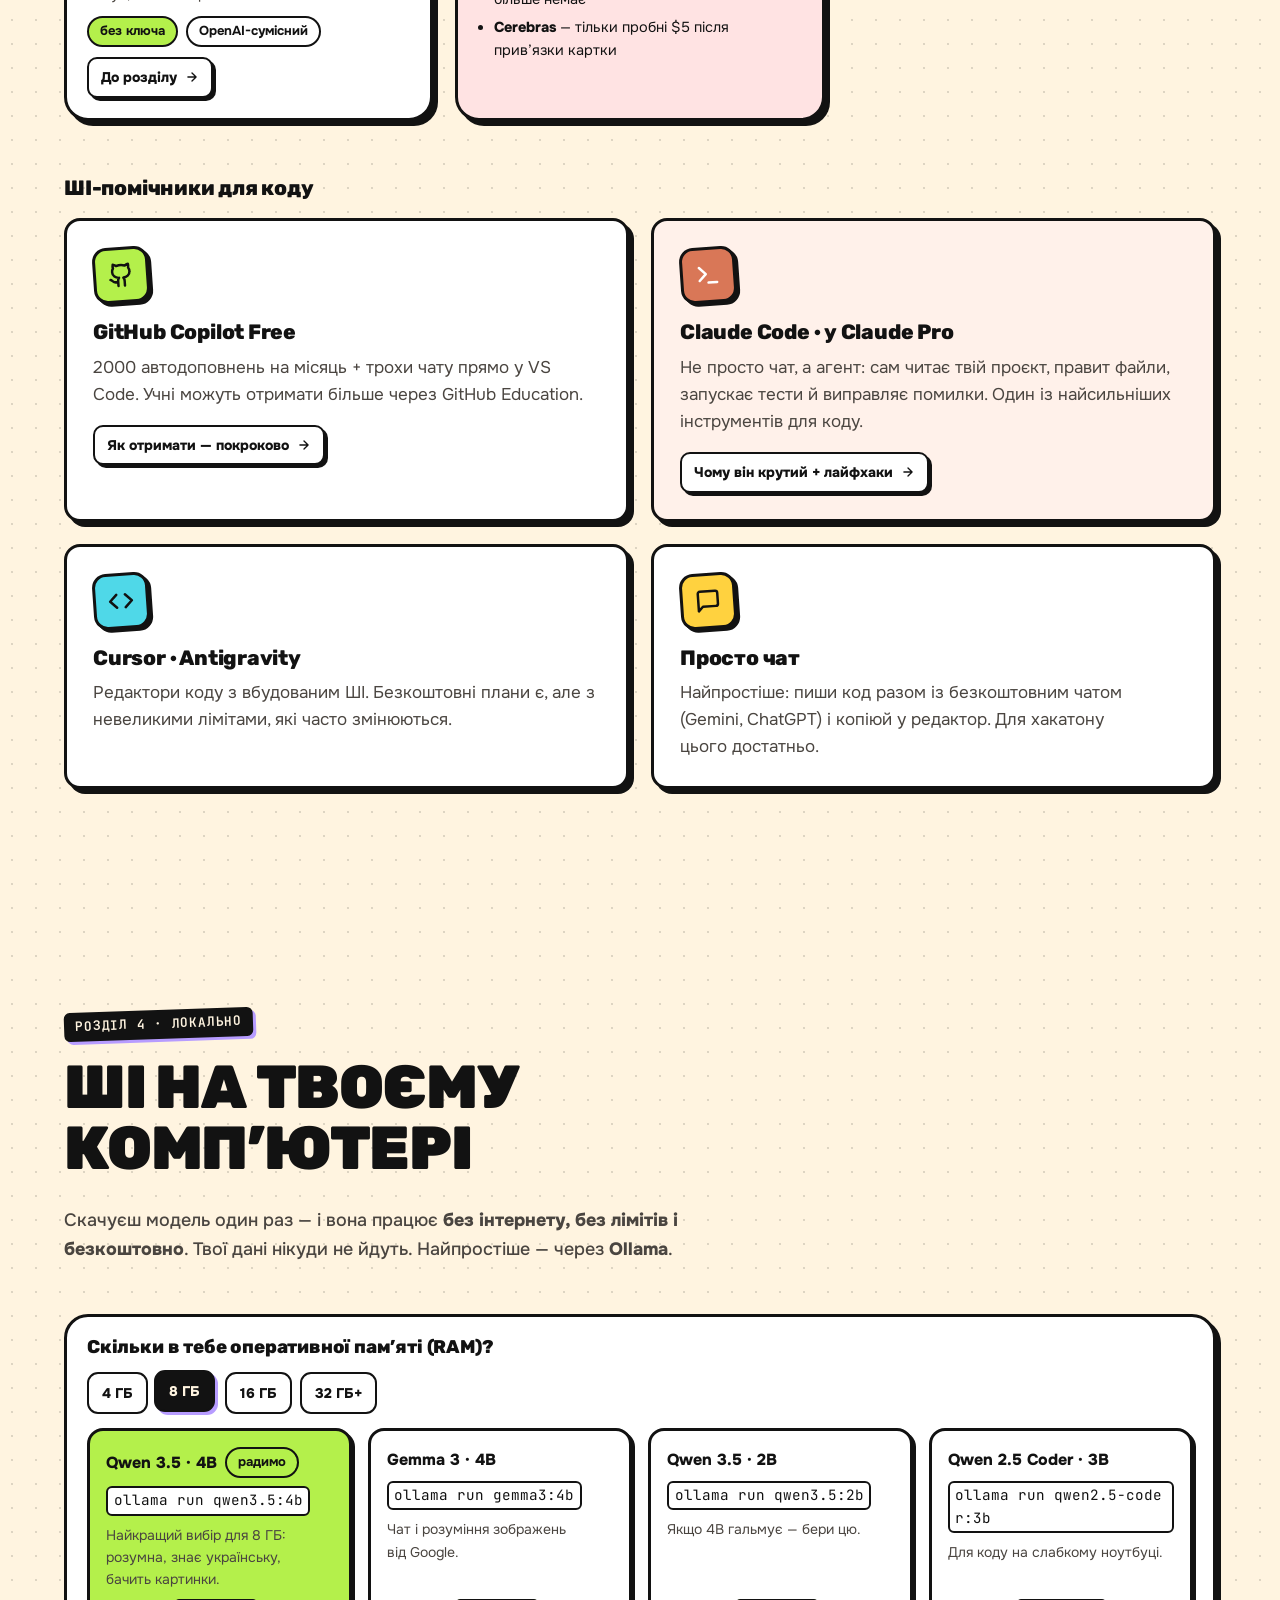
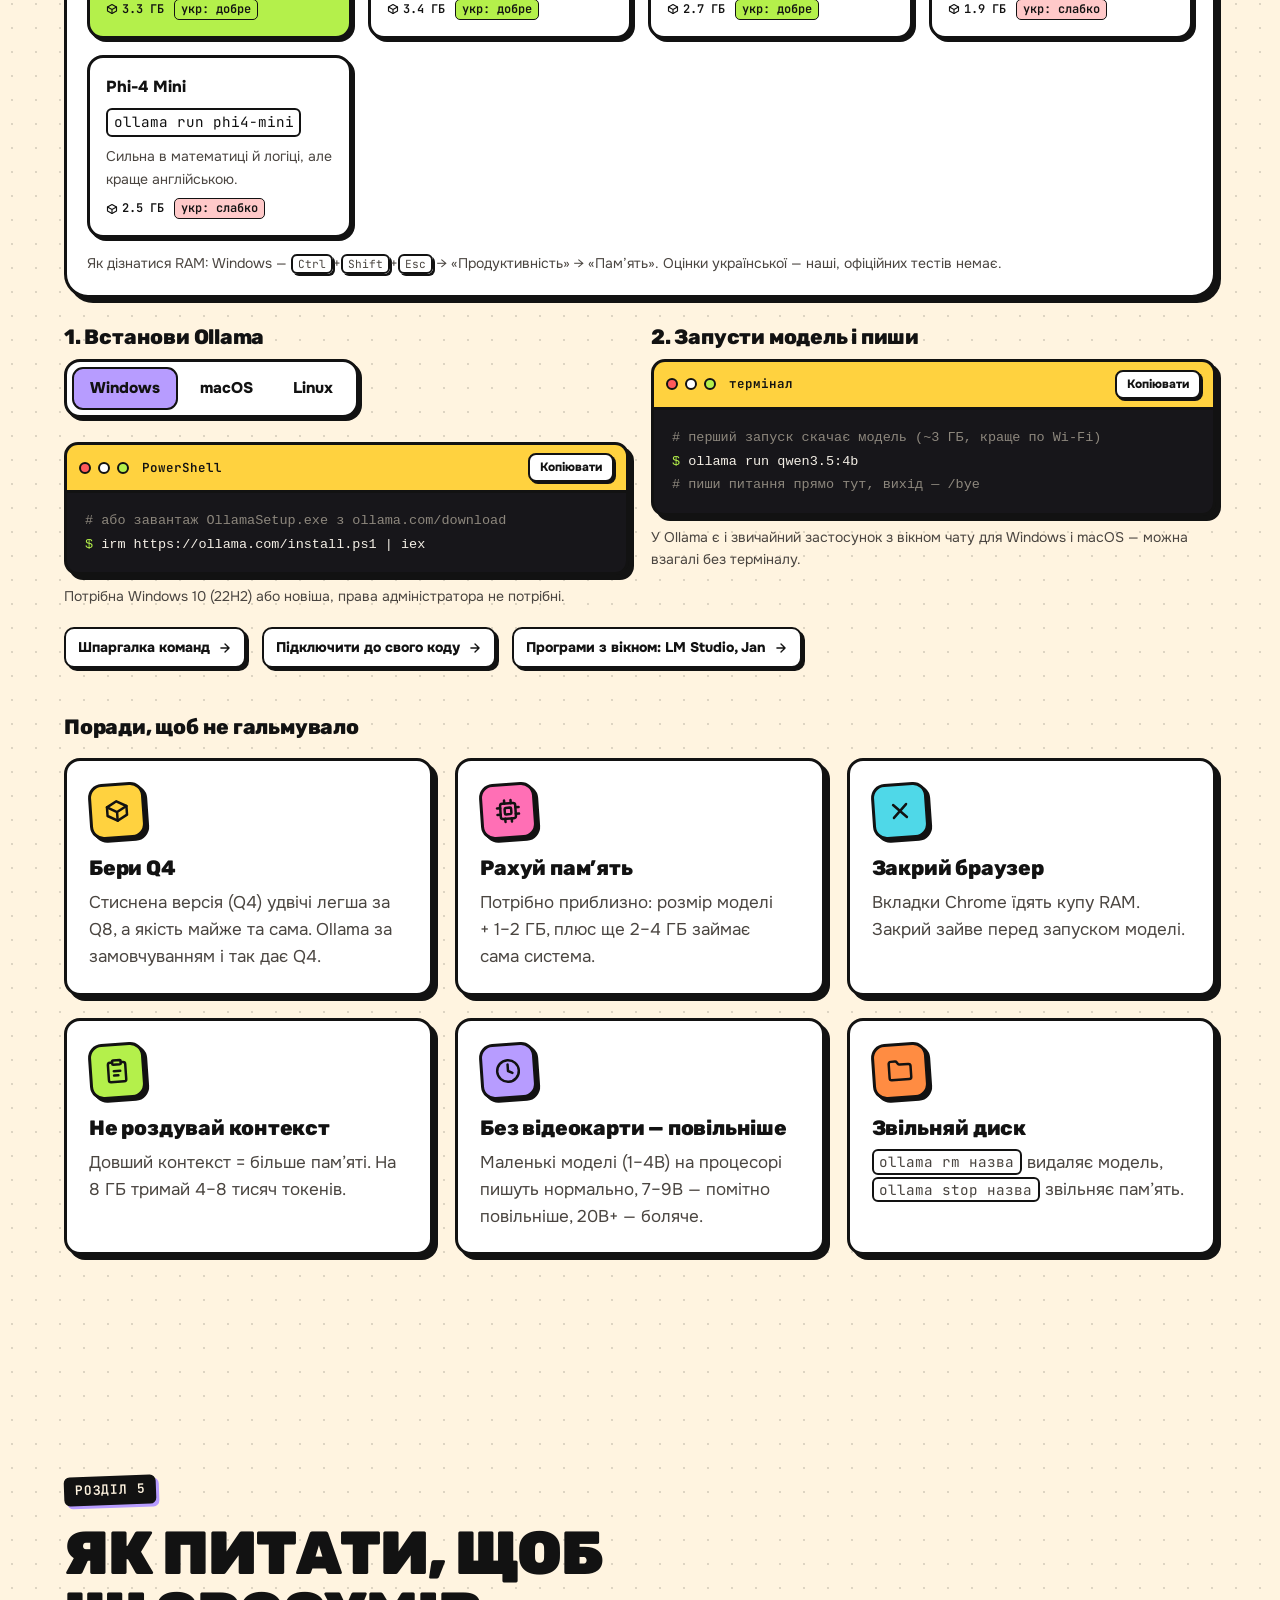
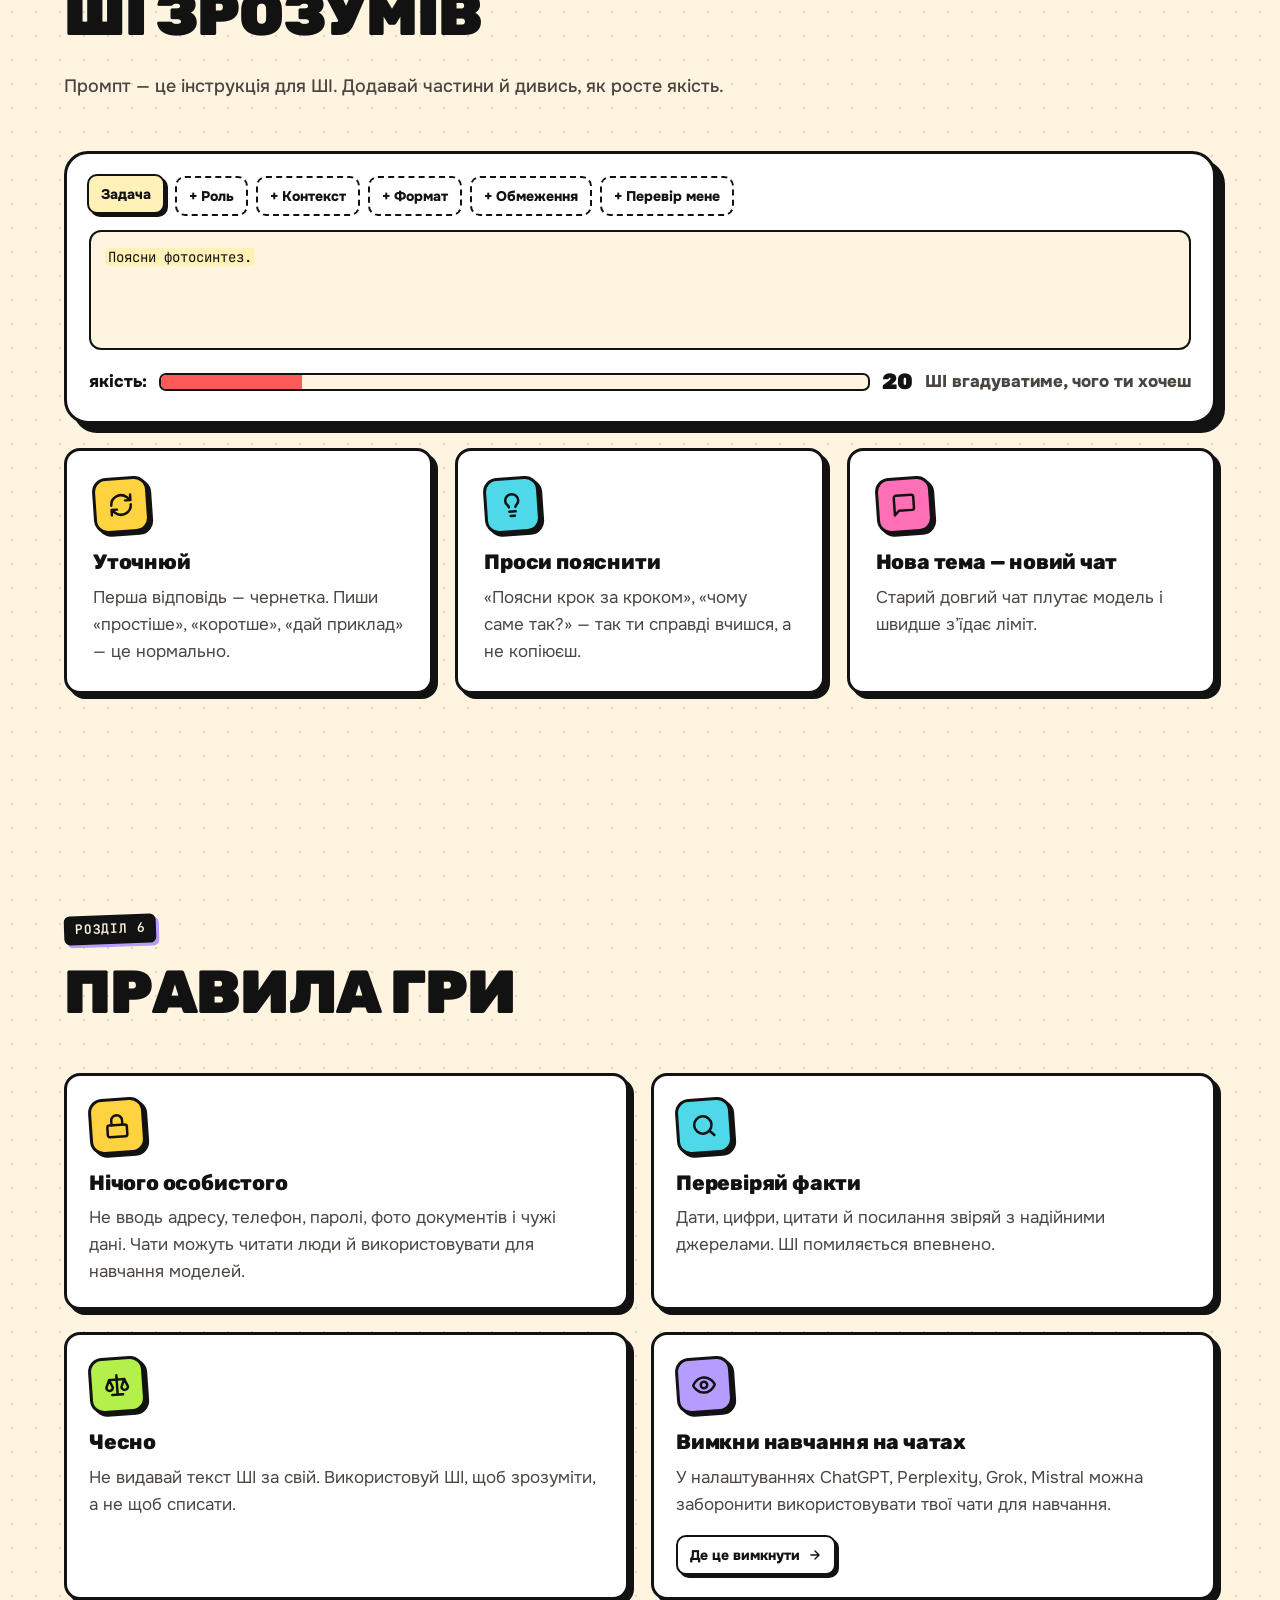
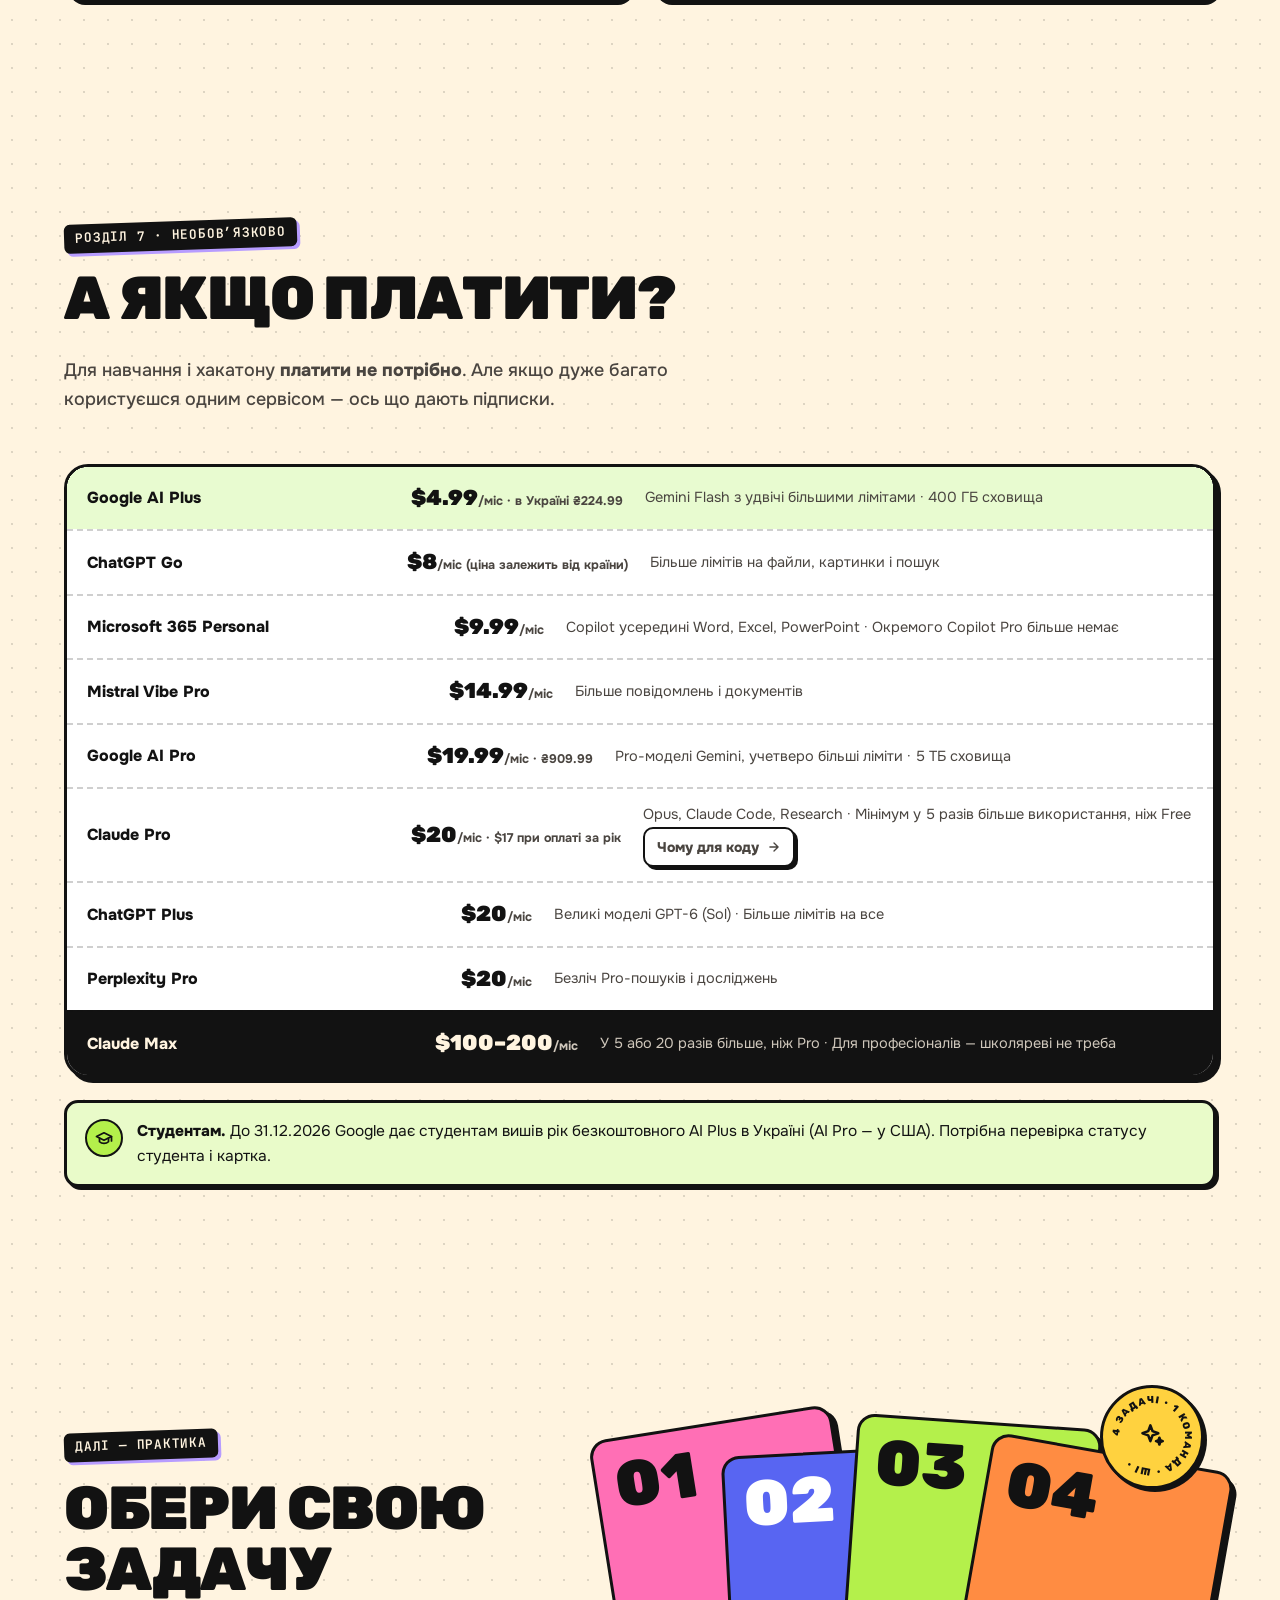
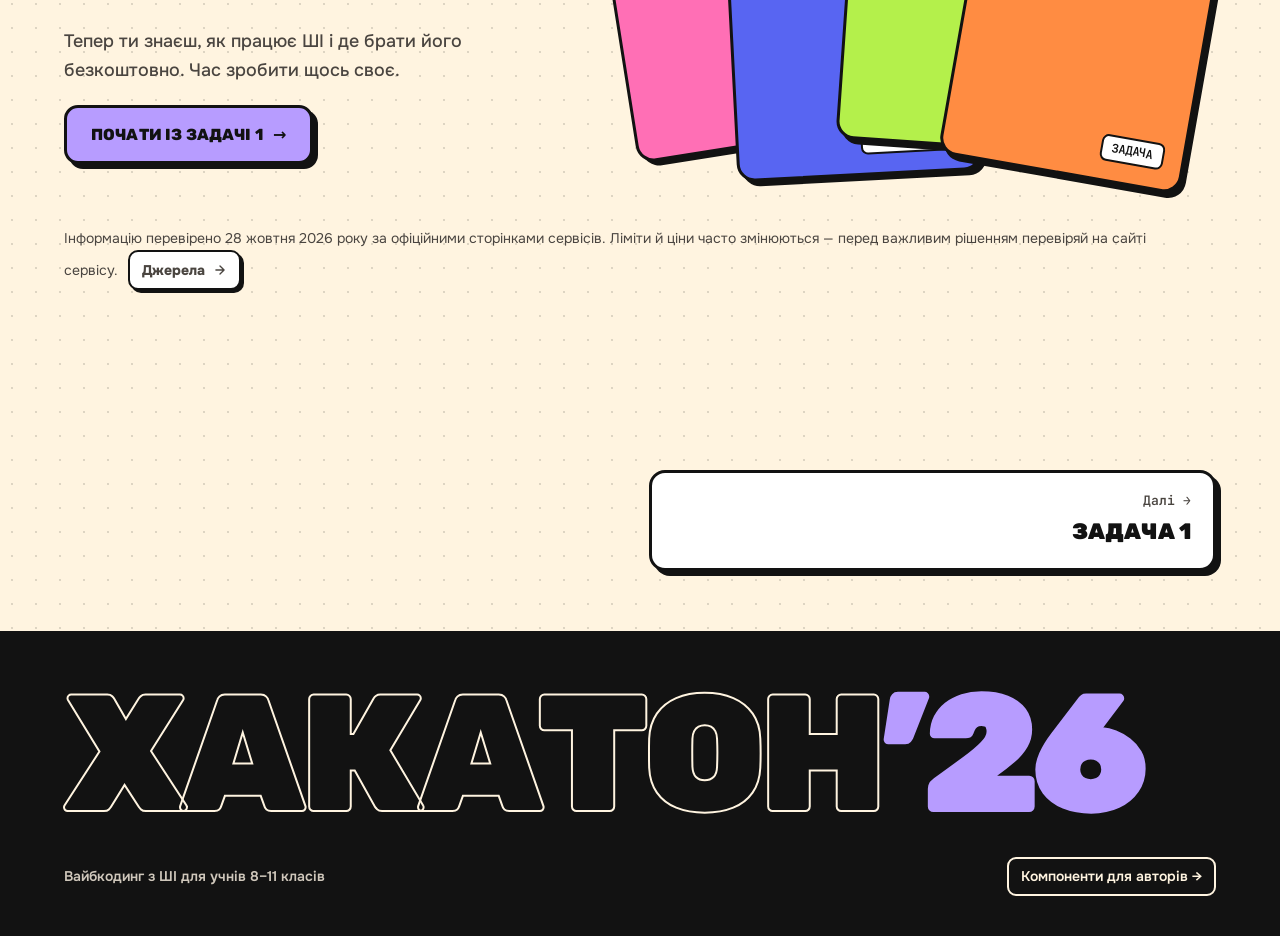
==== commit c64878c1: "Added task 3" ====
--- a/index.html
+++ b/index.html
@@ -2,7 +2,7 @@
 <html lang="uk">
 <head>
   <meta charset="utf-8">
-  <meta name="site-version" content="14">
+  <meta name="site-version" content="15">
   <meta name="viewport" content="width=device-width, initial-scale=1, viewport-fit=cover">
   <title>Робота з ШІ — Хакатон 2026</title>
   <meta name="description" content="Гайд для школярів: як працює штучний інтелект, які сервіси безкоштовні, як отримати безкоштовні токени для коду і запустити ШІ на своєму комп’ютері.">
@@ -11,10 +11,10 @@
   <link rel="preconnect" href="https://fonts.googleapis.com">
   <link rel="preconnect" href="https://fonts.gstatic.com" crossorigin>
   <link rel="stylesheet" href="https://fonts.googleapis.com/css2?family=Rubik:wght@500;700;800;900&family=Onest:wght@400;500;600;700;800&family=JetBrains+Mono:wght@400;600&display=swap">
-  <link rel="stylesheet" href="assets/css/style.css?v=14">
-  <link rel="stylesheet" href="assets/css/home.css?v=14">
-  <script src="assets/js/main.js?v=14"></script>
-  <script src="assets/js/home.js?v=14" defer></script>
+  <link rel="stylesheet" href="assets/css/style.css?v=15">
+  <link rel="stylesheet" href="assets/css/home.css?v=15">
+  <script src="assets/js/main.js?v=15"></script>
+  <script src="assets/js/home.js?v=15" defer></script>
 </head>
 <body data-page="home">
 <site-nav></site-nav>
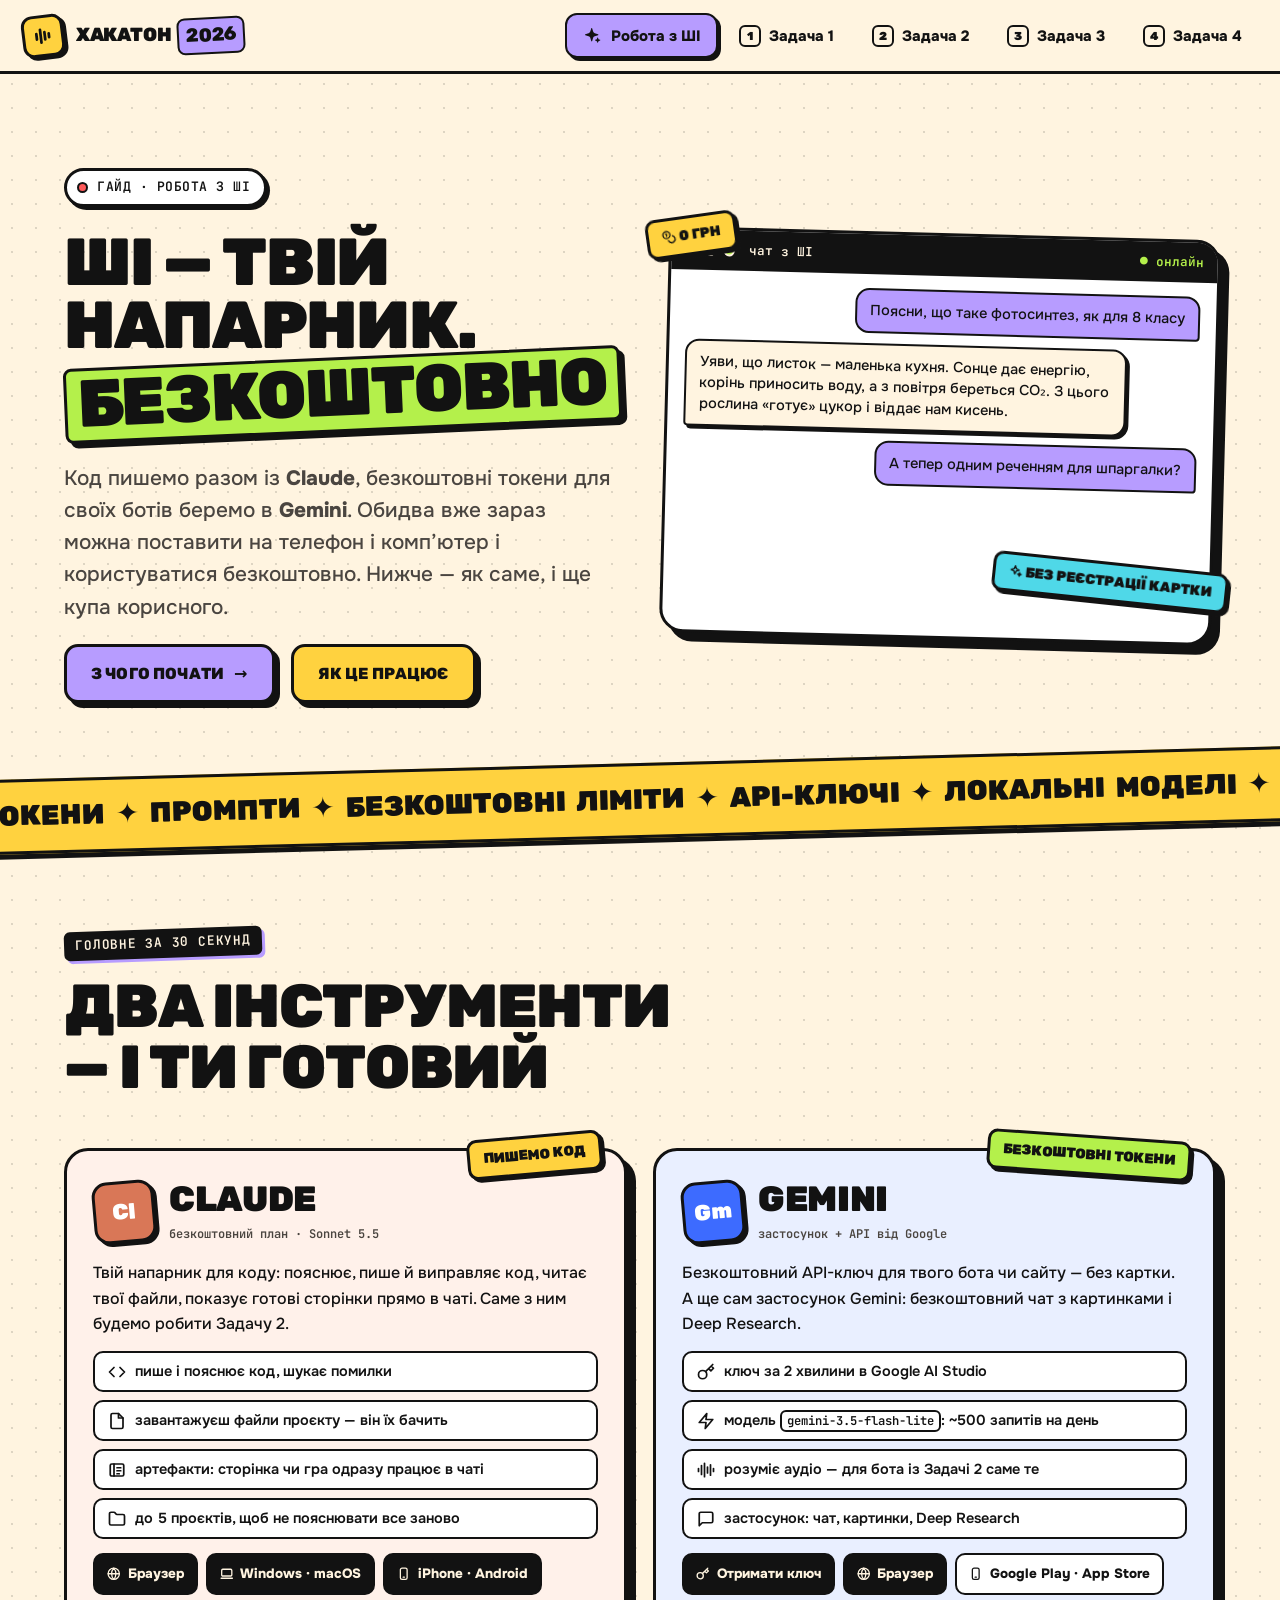
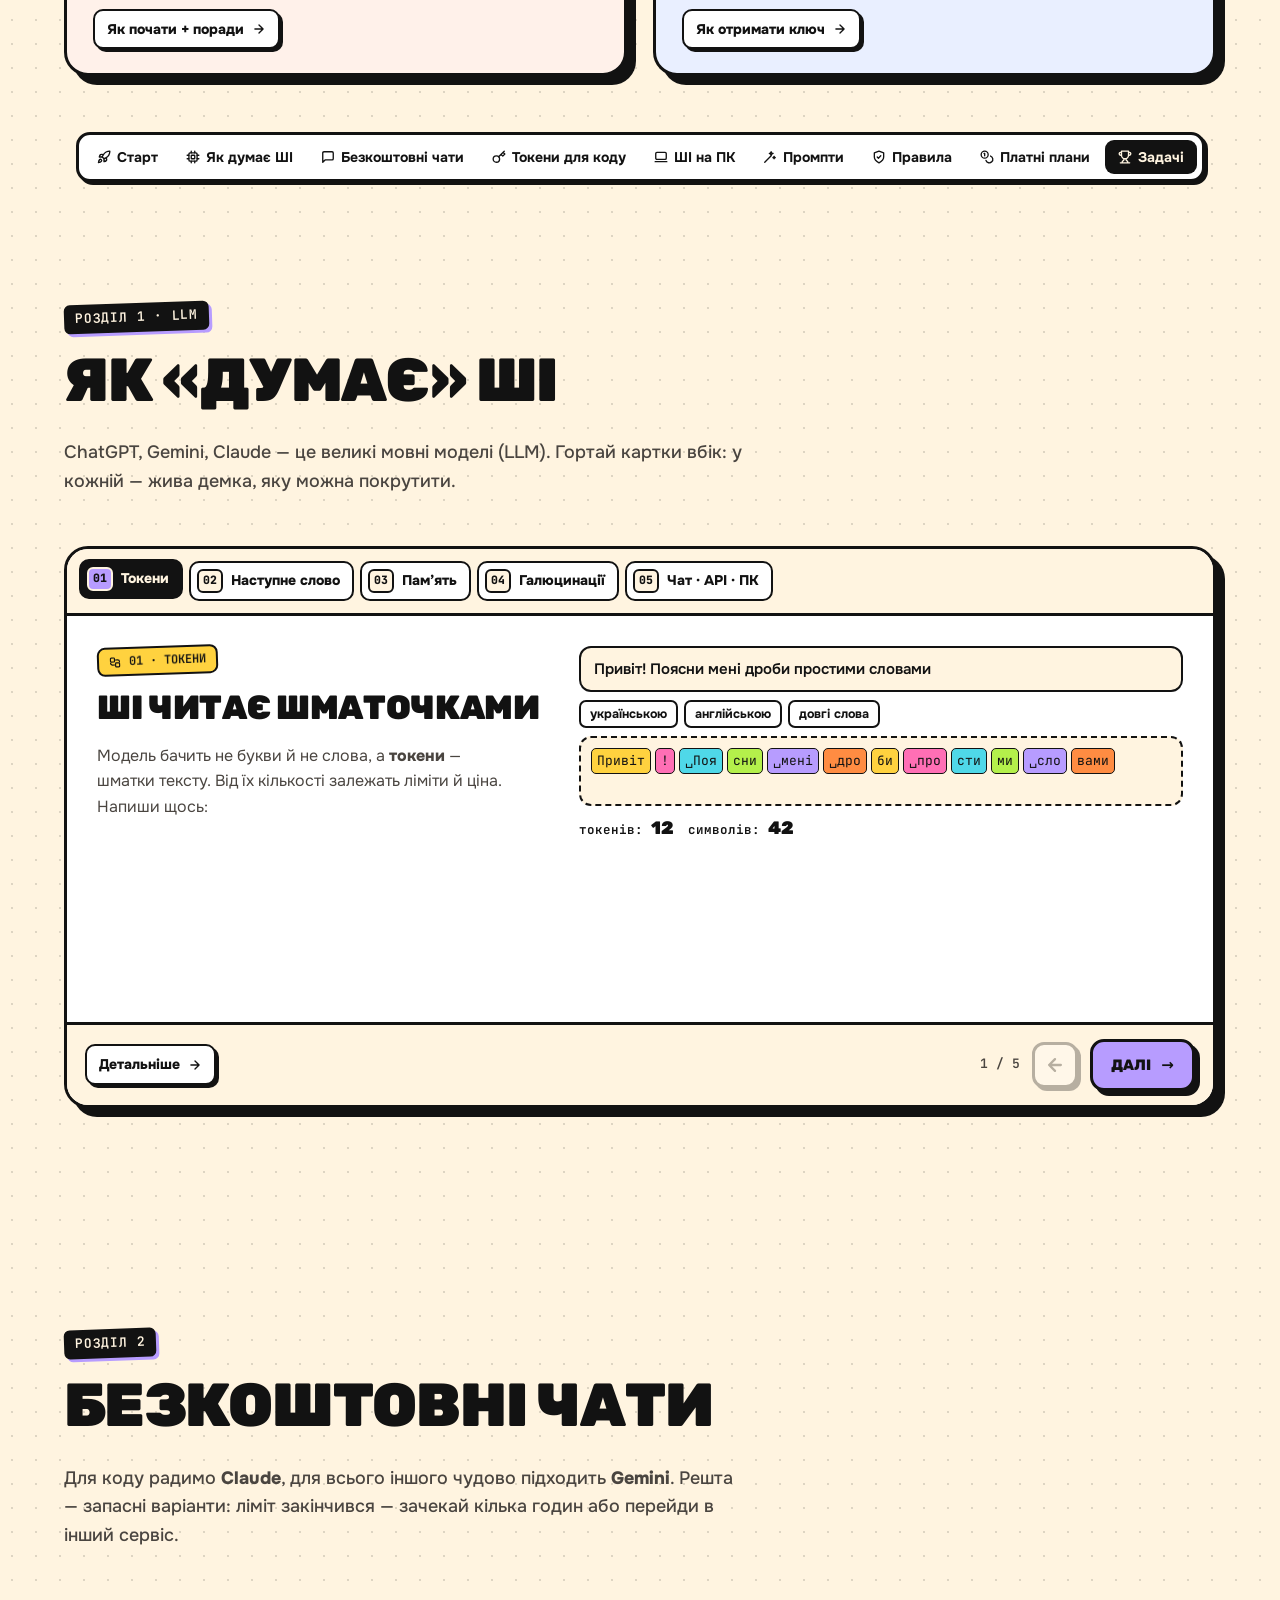
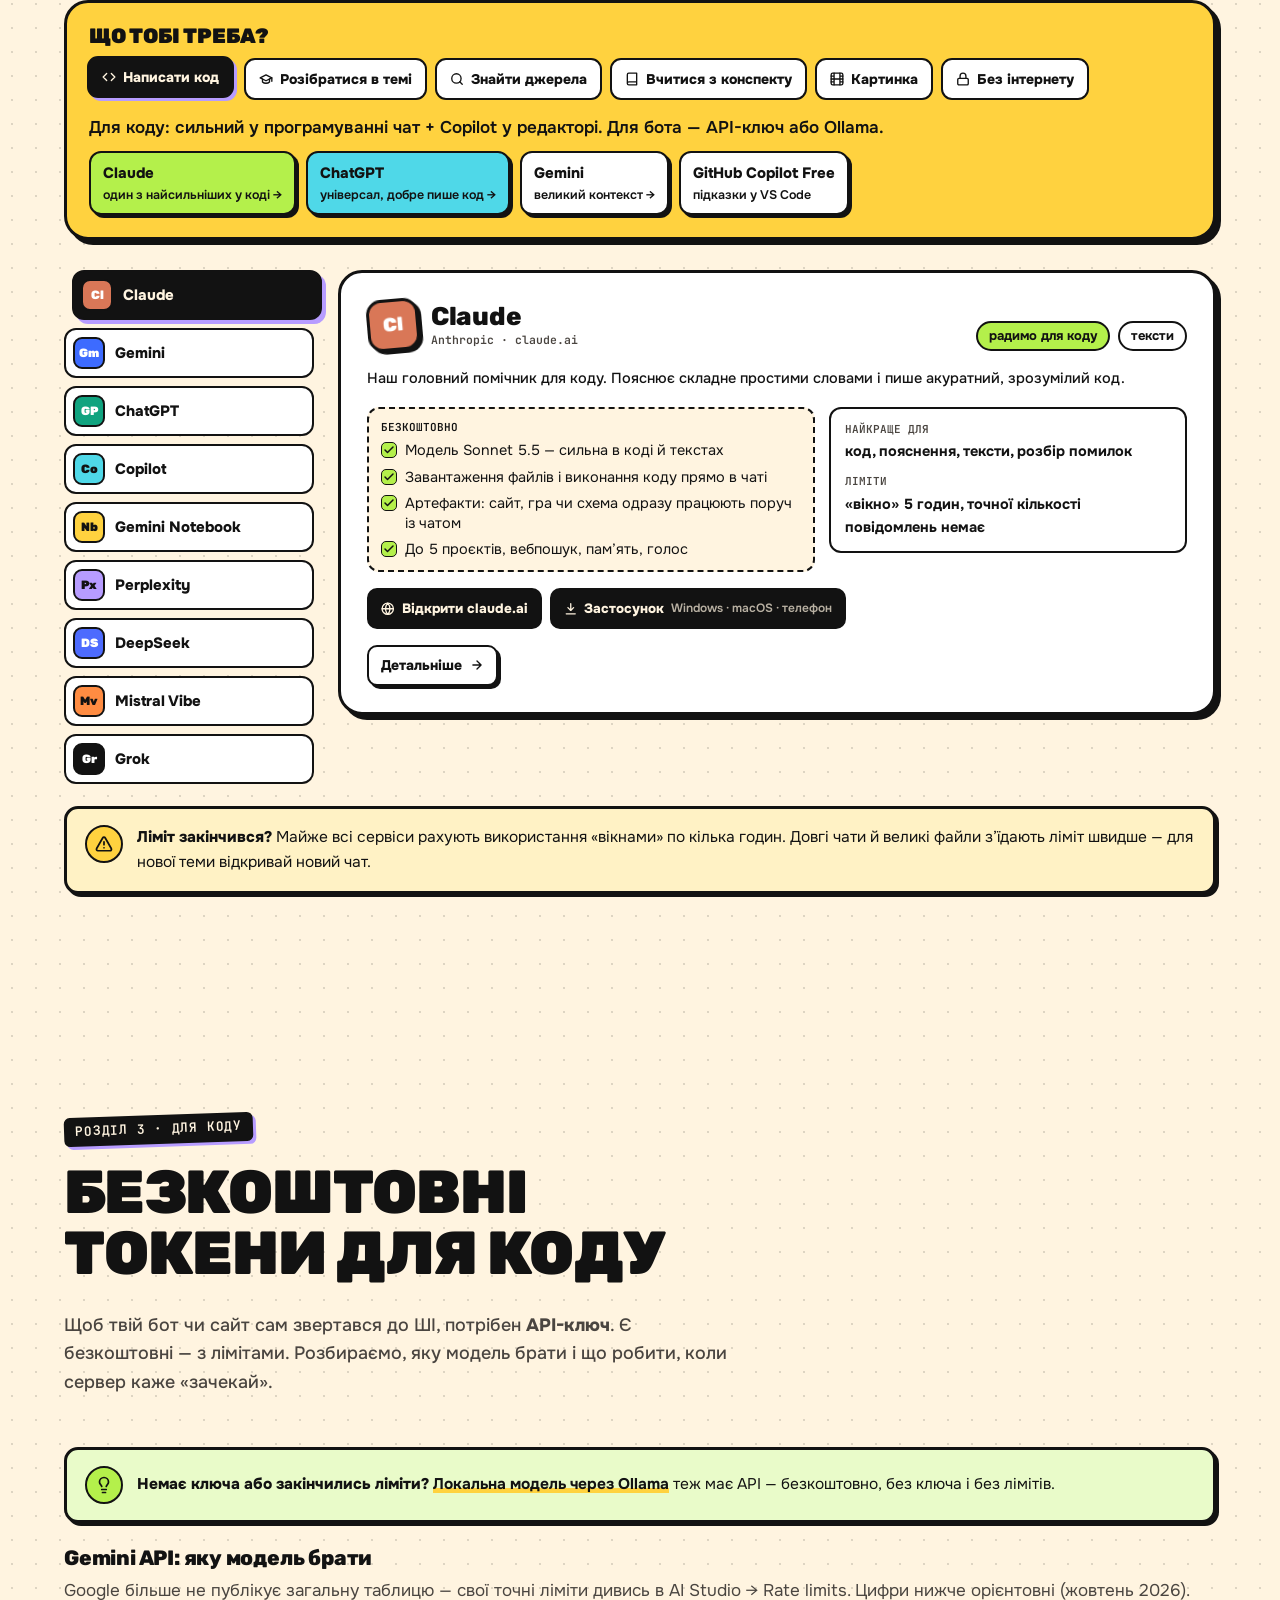
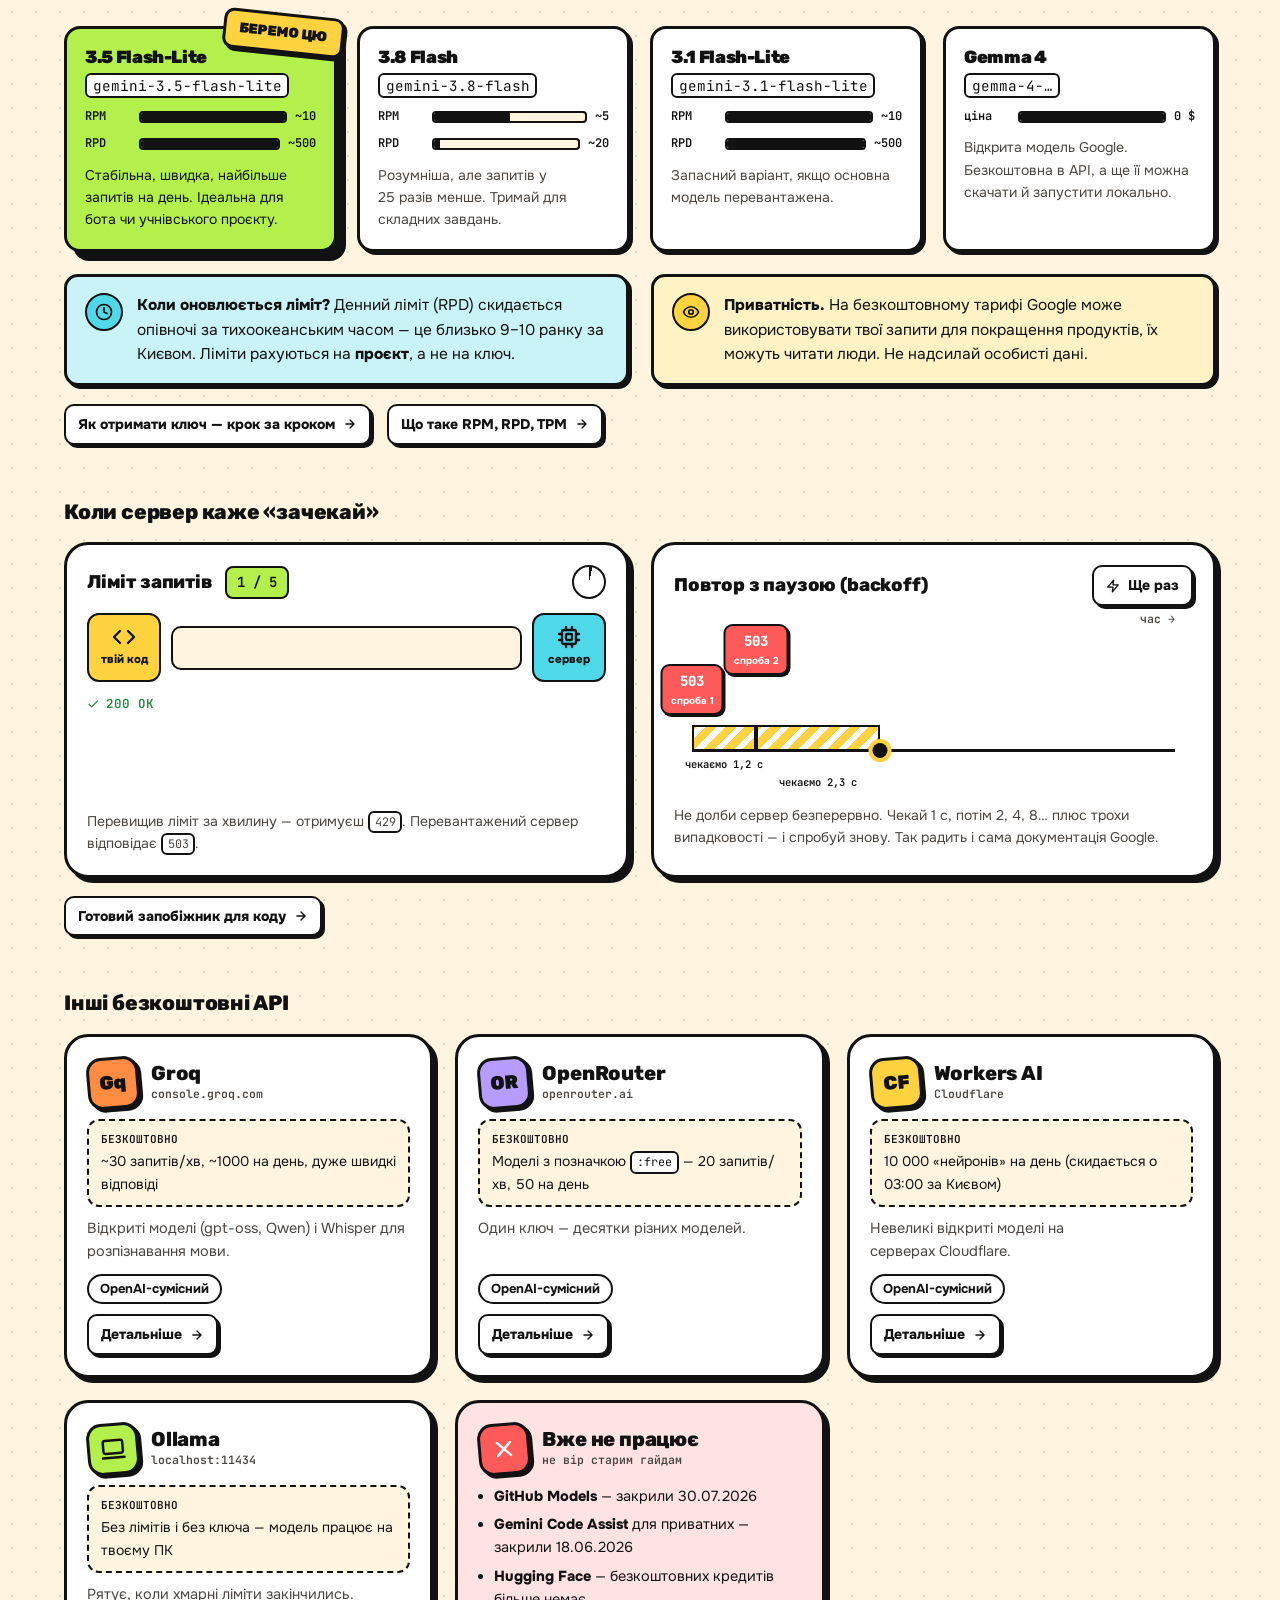
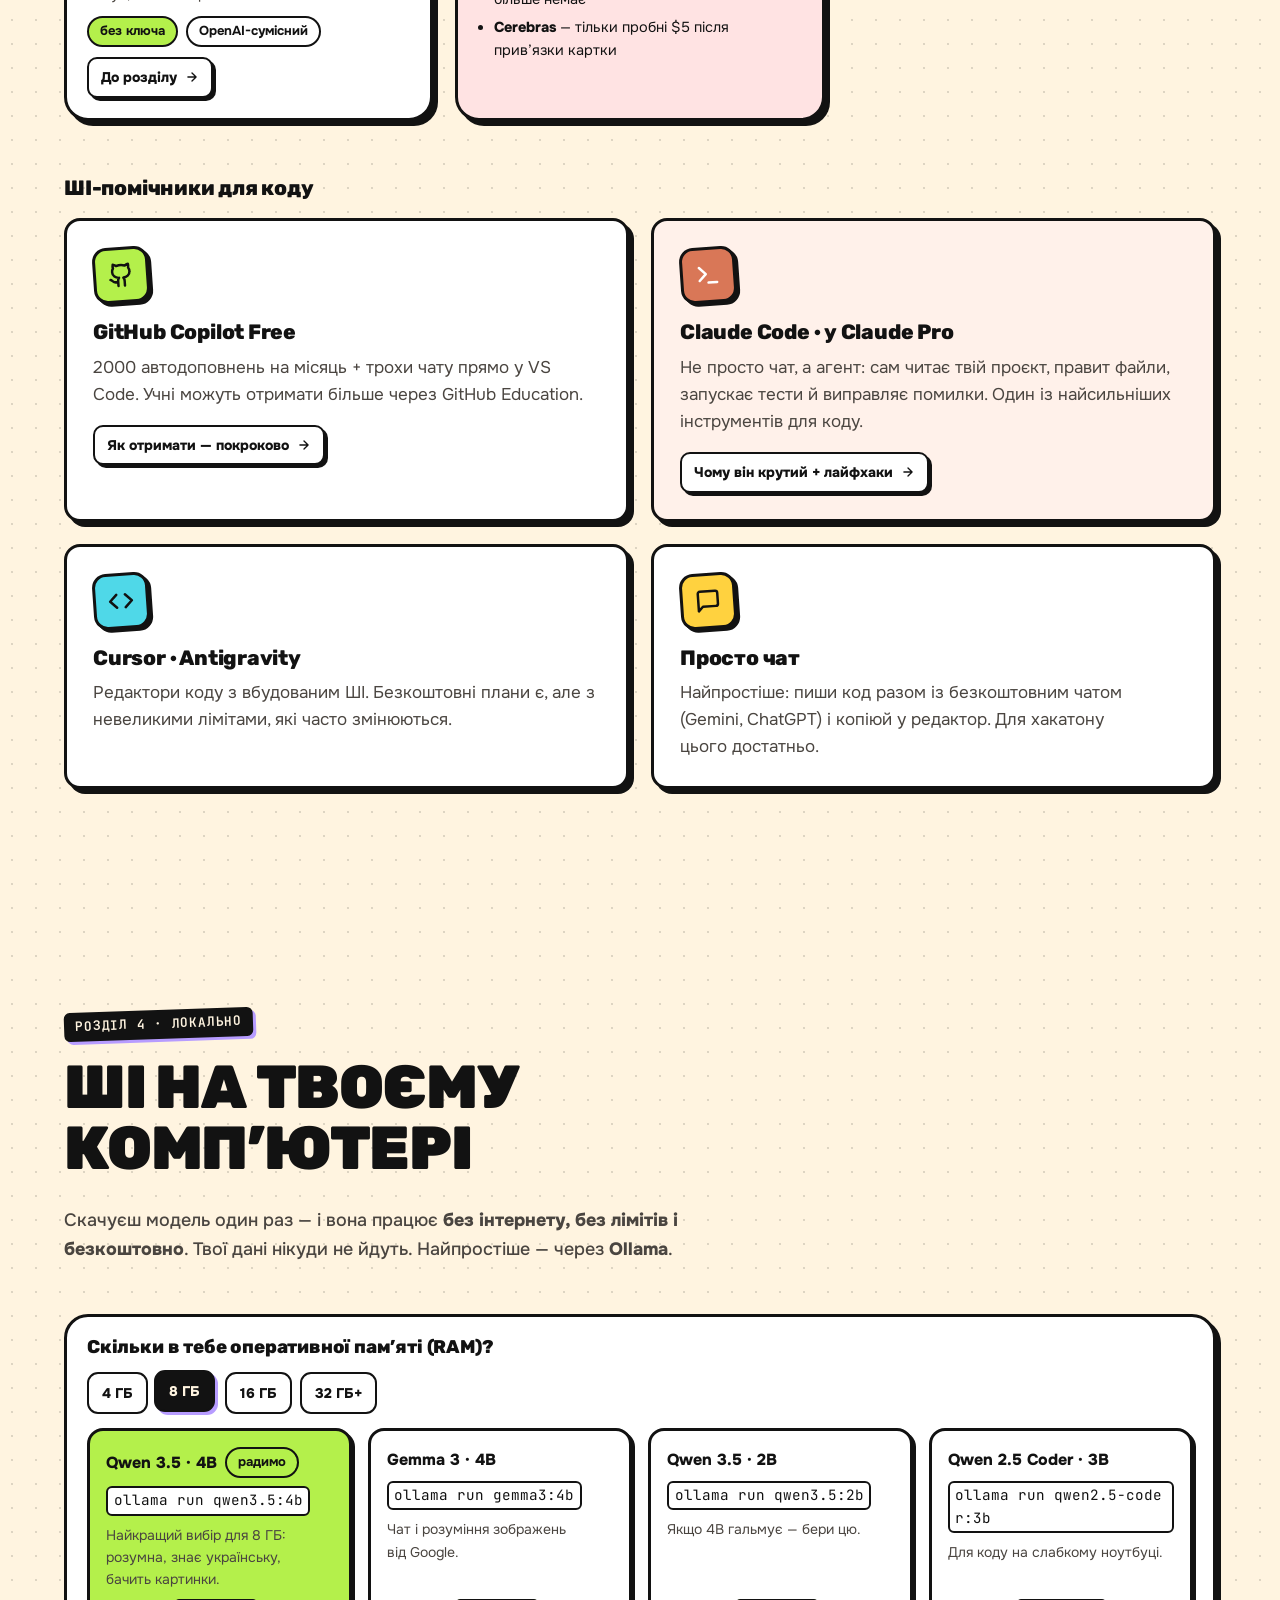
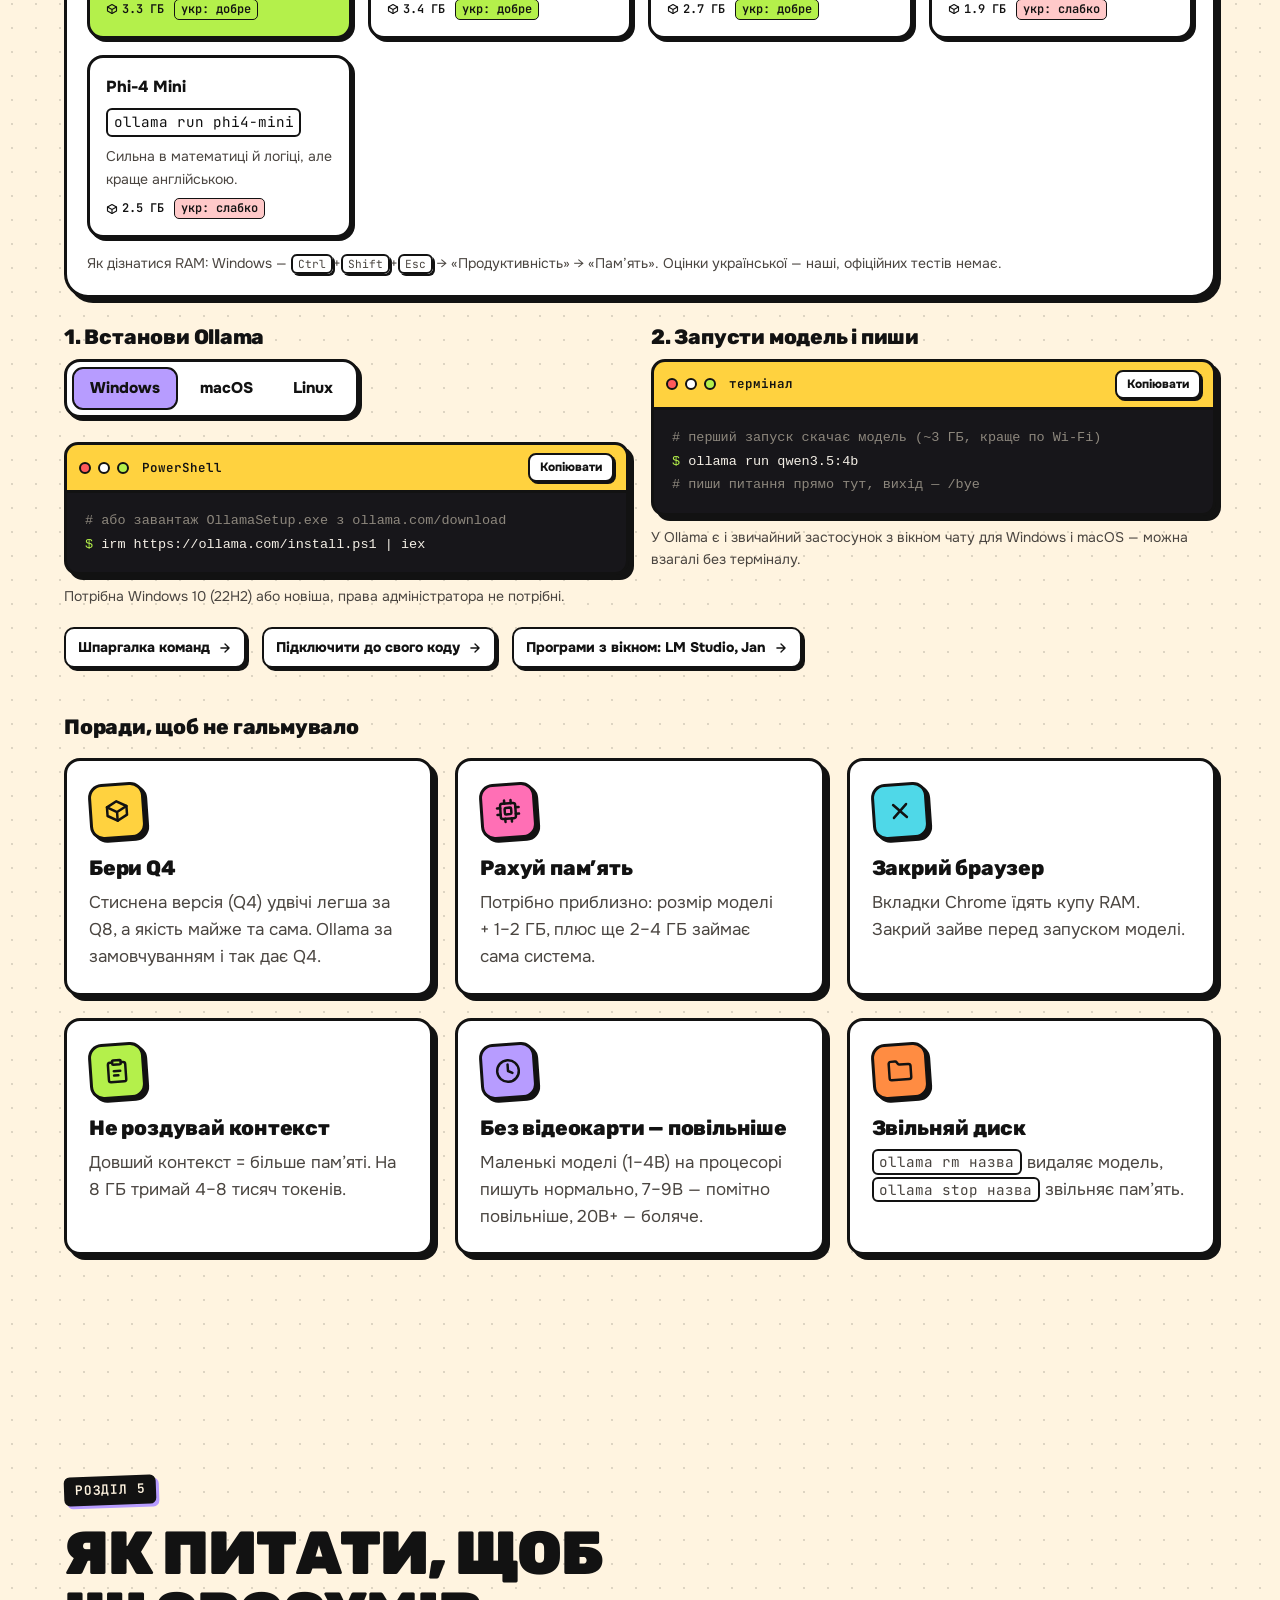
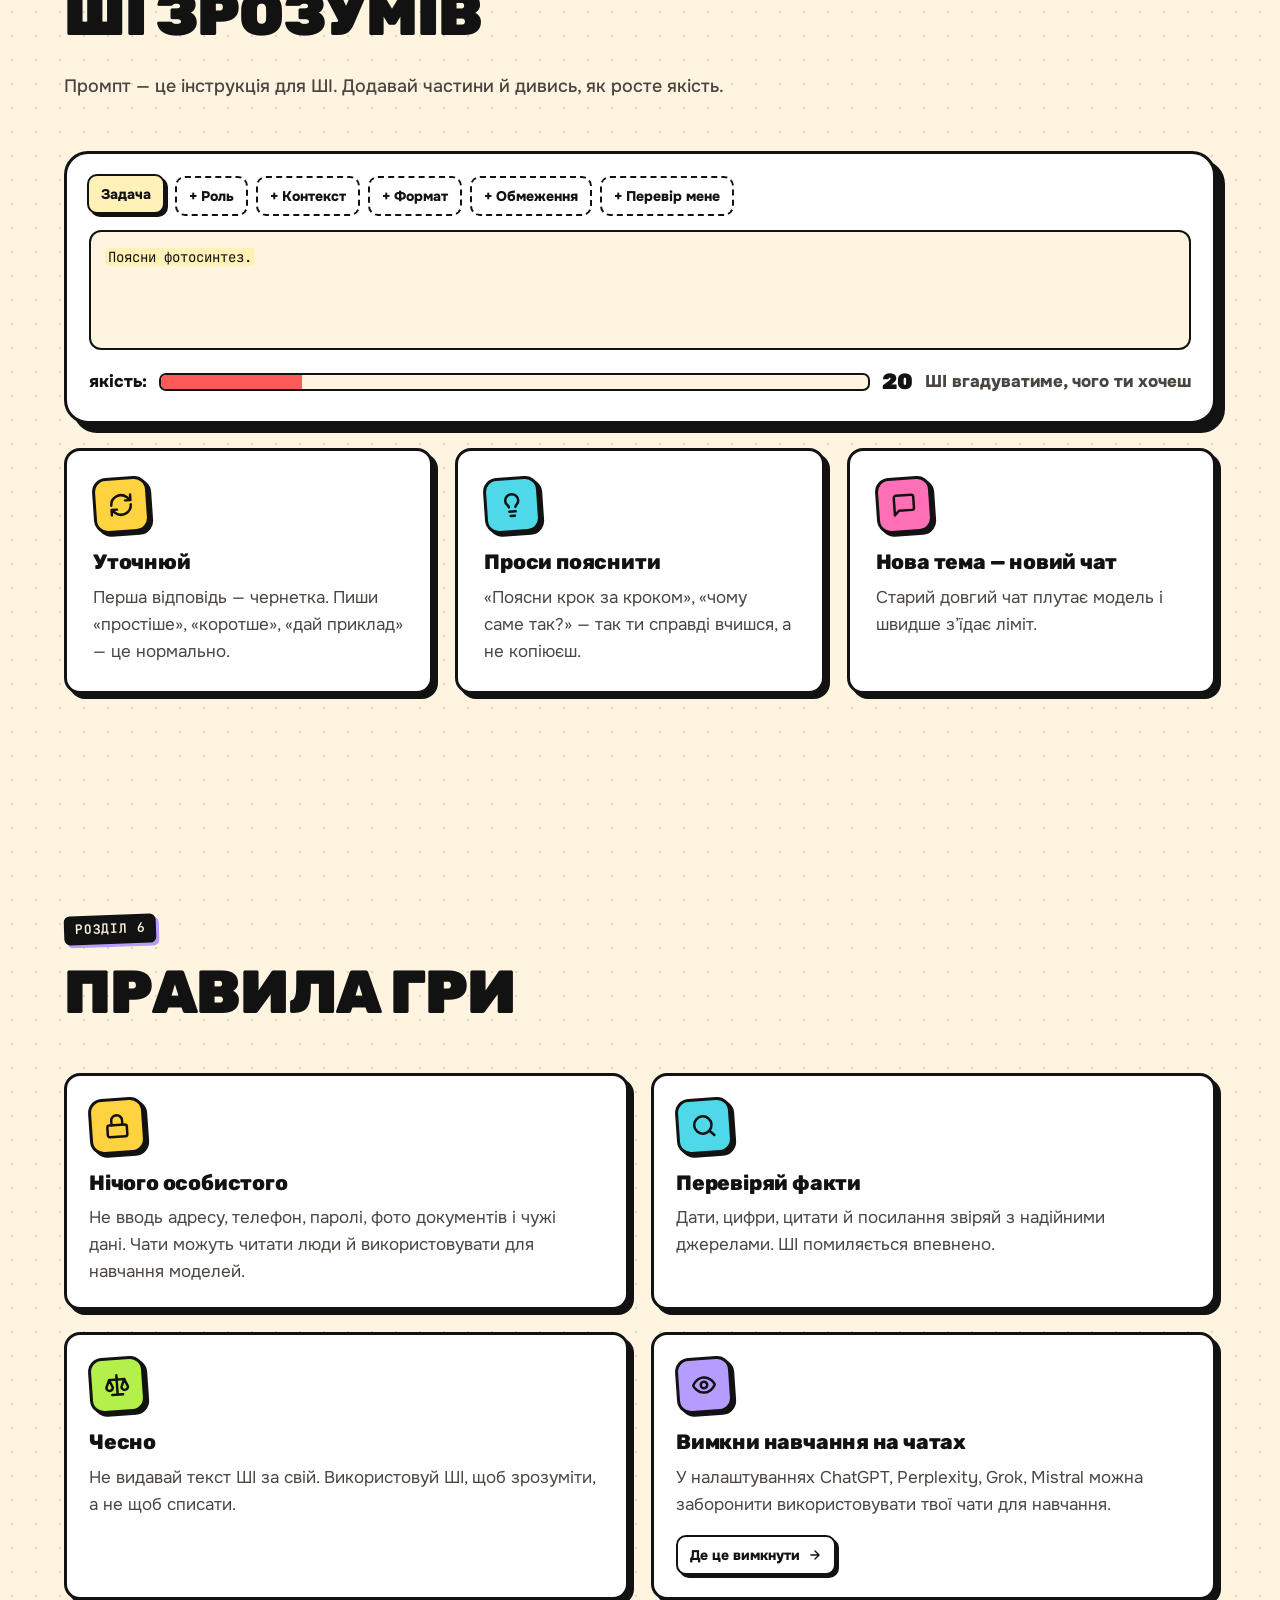
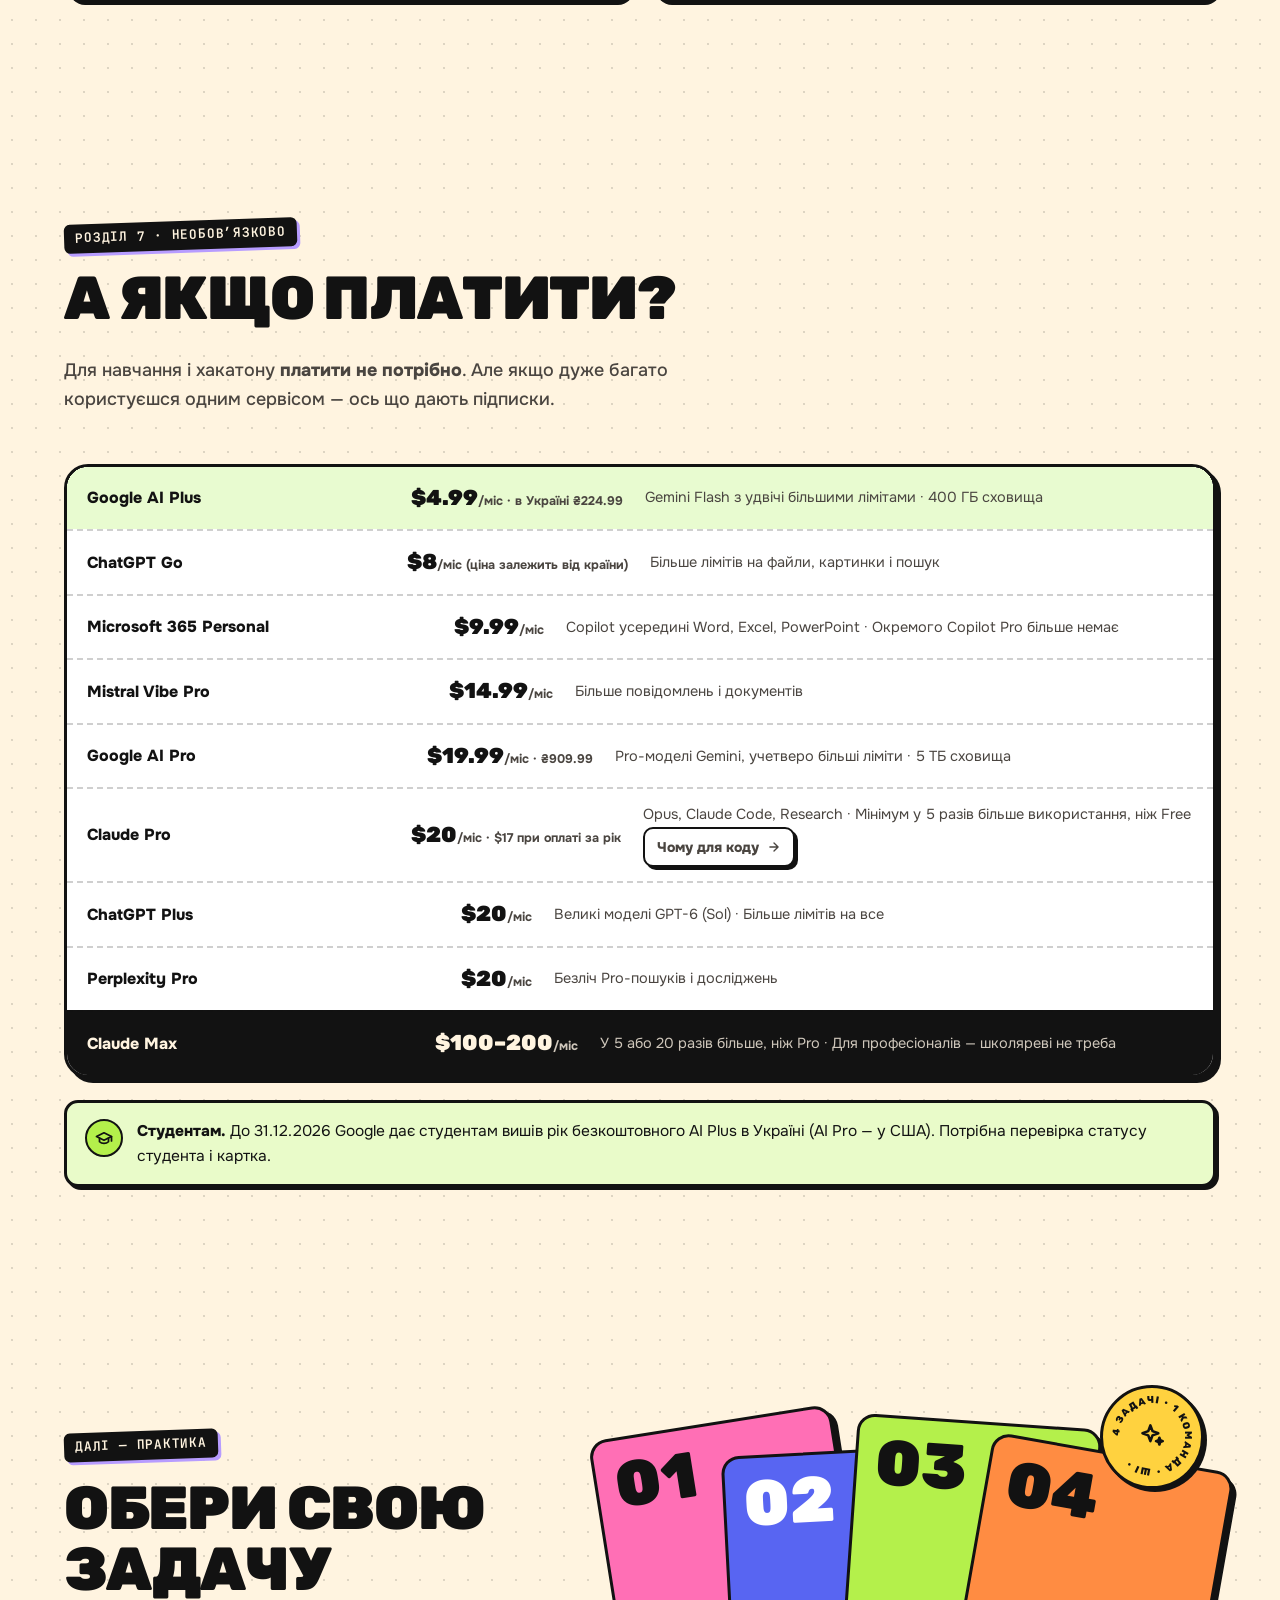
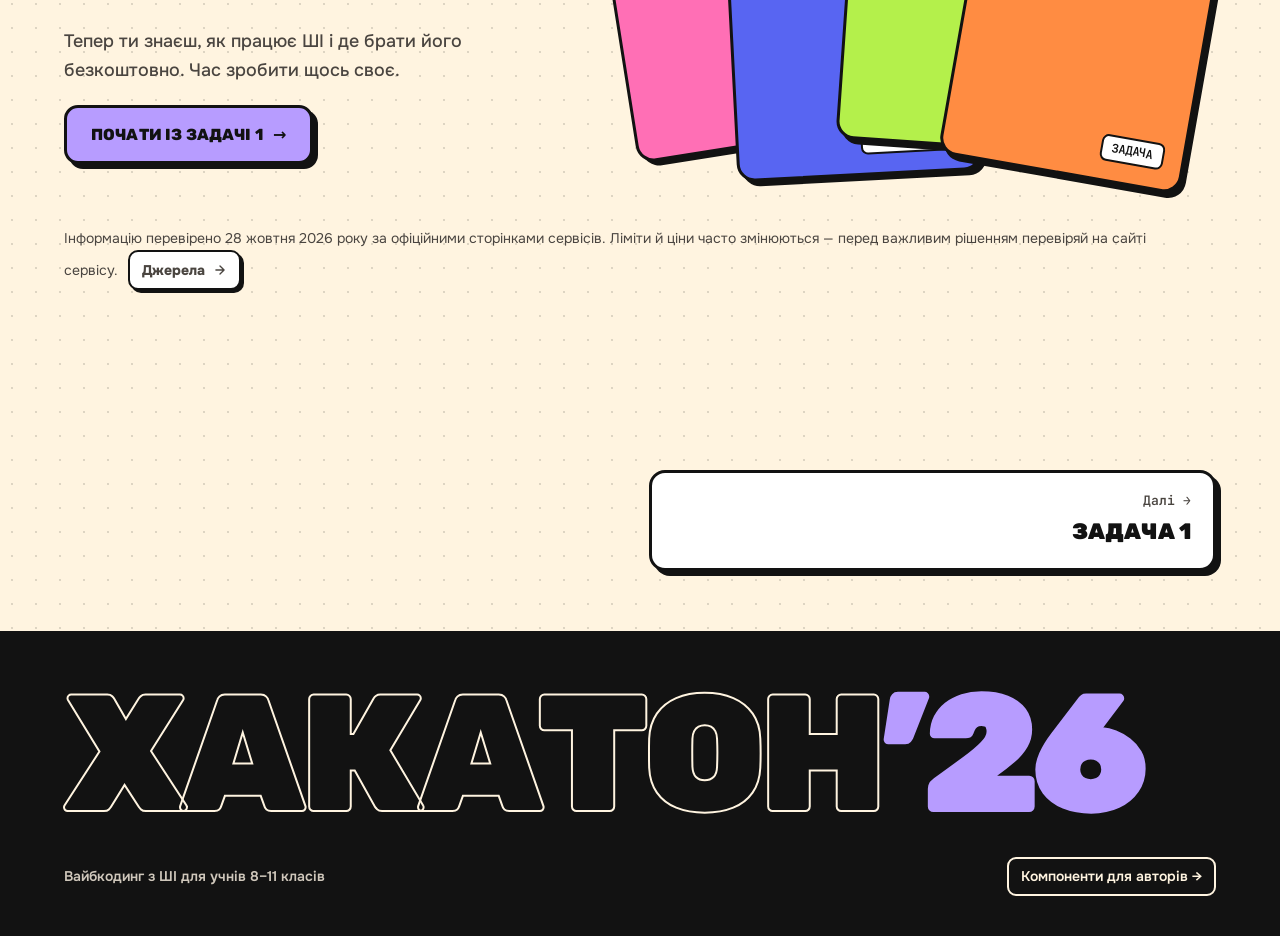
==== commit a64731e8: "Задача 1: ШІ-зразок — віртуальна істота з мозком Gemini Сторінка задачі з лабораторією: генерація іс" ====
--- a/index.html
+++ b/index.html
@@ -2,7 +2,7 @@
 <html lang="uk">
 <head>
   <meta charset="utf-8">
-  <meta name="site-version" content="15">
+  <meta name="site-version" content="16">
   <meta name="viewport" content="width=device-width, initial-scale=1, viewport-fit=cover">
   <title>Робота з ШІ — Хакатон 2026</title>
   <meta name="description" content="Гайд для школярів: як працює штучний інтелект, які сервіси безкоштовні, як отримати безкоштовні токени для коду і запустити ШІ на своєму комп’ютері.">
@@ -11,10 +11,10 @@
   <link rel="preconnect" href="https://fonts.googleapis.com">
   <link rel="preconnect" href="https://fonts.gstatic.com" crossorigin>
   <link rel="stylesheet" href="https://fonts.googleapis.com/css2?family=Rubik:wght@500;700;800;900&family=Onest:wght@400;500;600;700;800&family=JetBrains+Mono:wght@400;600&display=swap">
-  <link rel="stylesheet" href="assets/css/style.css?v=15">
-  <link rel="stylesheet" href="assets/css/home.css?v=15">
-  <script src="assets/js/main.js?v=15"></script>
-  <script src="assets/js/home.js?v=15" defer></script>
+  <link rel="stylesheet" href="assets/css/style.css?v=16">
+  <link rel="stylesheet" href="assets/css/home.css?v=16">
+  <script src="assets/js/main.js?v=16"></script>
+  <script src="assets/js/home.js?v=16" defer></script>
 </head>
 <body data-page="home">
 <site-nav></site-nav>
@@ -608,7 +608,7 @@
         </div>
       </div>
       <div class="deck reveal" aria-label="Задачі">
-        <a class="deck-card" href="task-1.html" style="--c:var(--pink);--r:-9deg;--x:-72%;--y:-4%"><b>01</b><span>Задача</span></a>
+        <a class="deck-card" href="task-1.html" style="--c:var(--pink);--r:-9deg;--x:-72%;--y:-4%"><b>01</b><span>ШІ-зразок</span></a>
         <a class="deck-card" href="task-2.html" style="--c:var(--blurple);--t:#fff;--r:-3deg;--x:-24%;--y:5%"><b>02</b><span>Discord-бот</span></a>
         <a class="deck-card" href="task-3.html" style="--c:var(--lime);--r:4deg;--x:24%;--y:-4%"><b>03</b><span>Задача</span></a>
         <a class="deck-card" href="task-4.html" style="--c:var(--orange);--r:10deg;--x:72%;--y:5%"><b>04</b><span>Задача</span></a>
